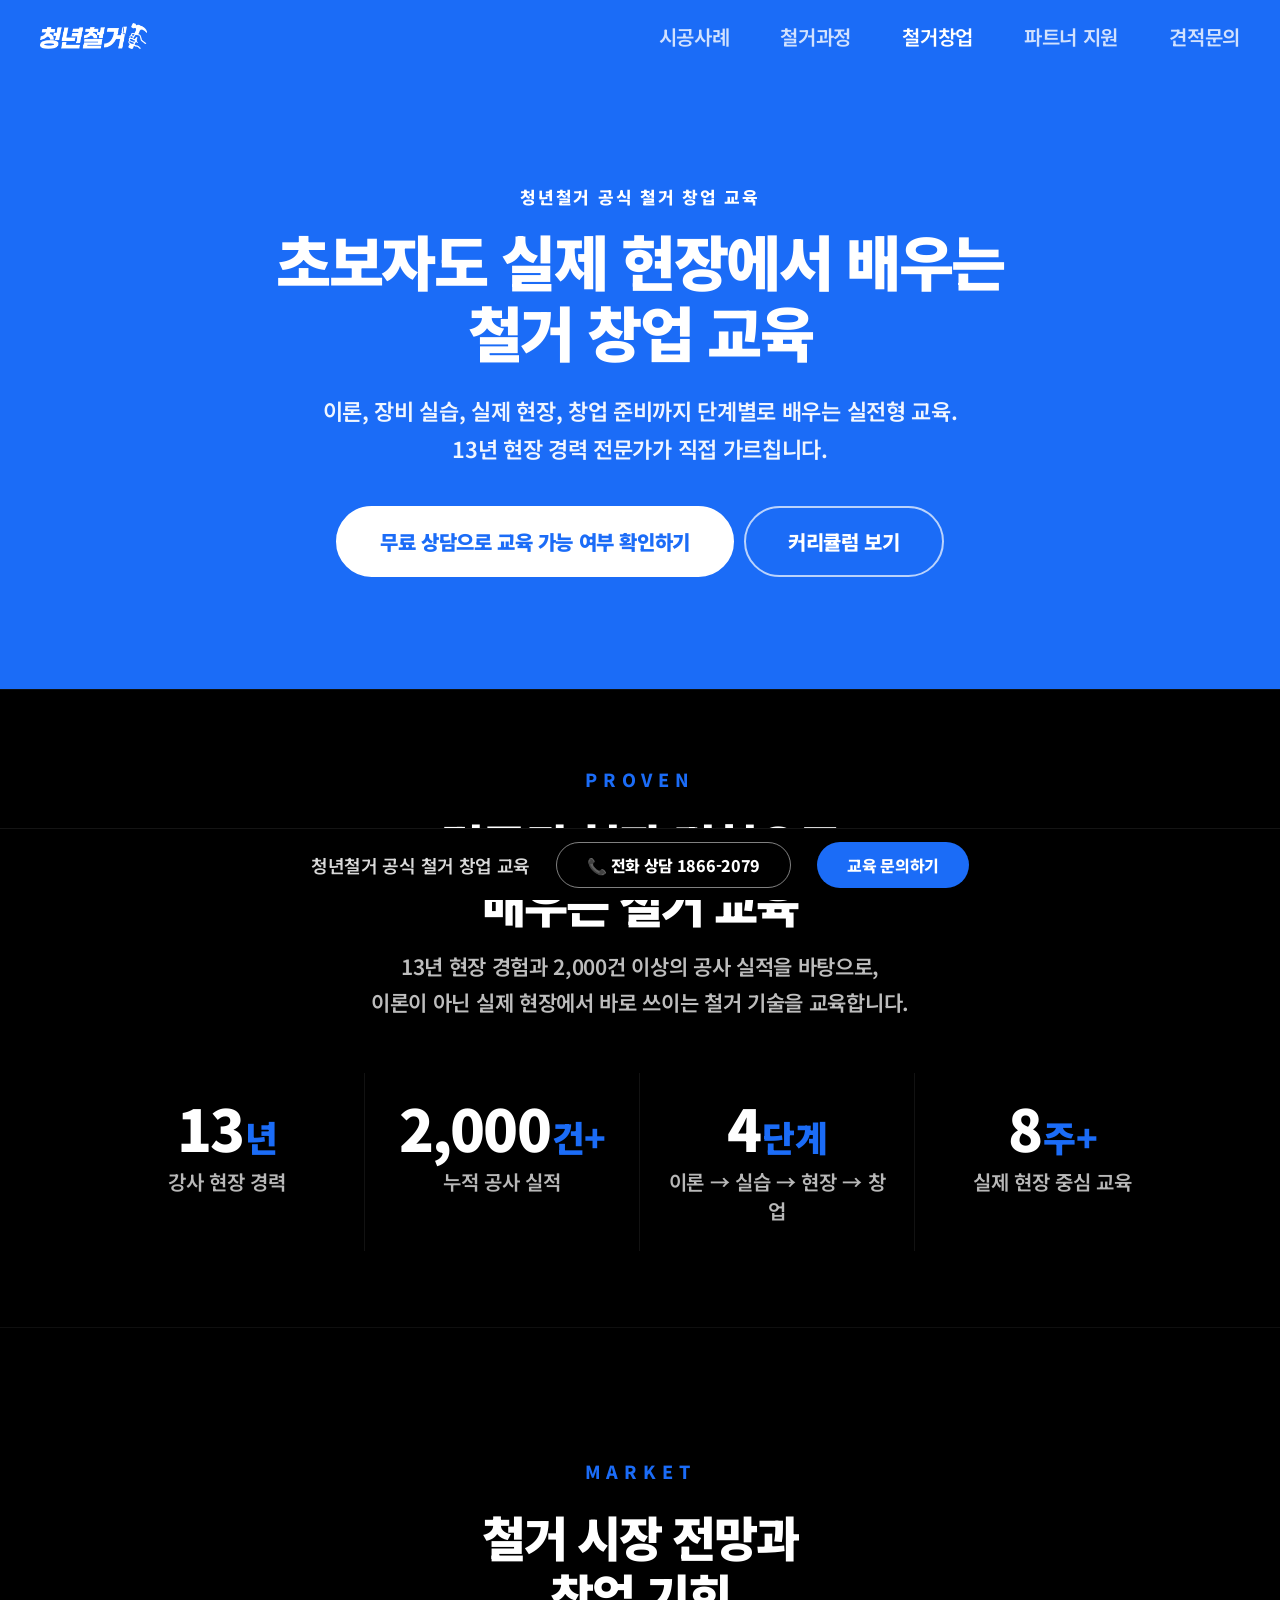
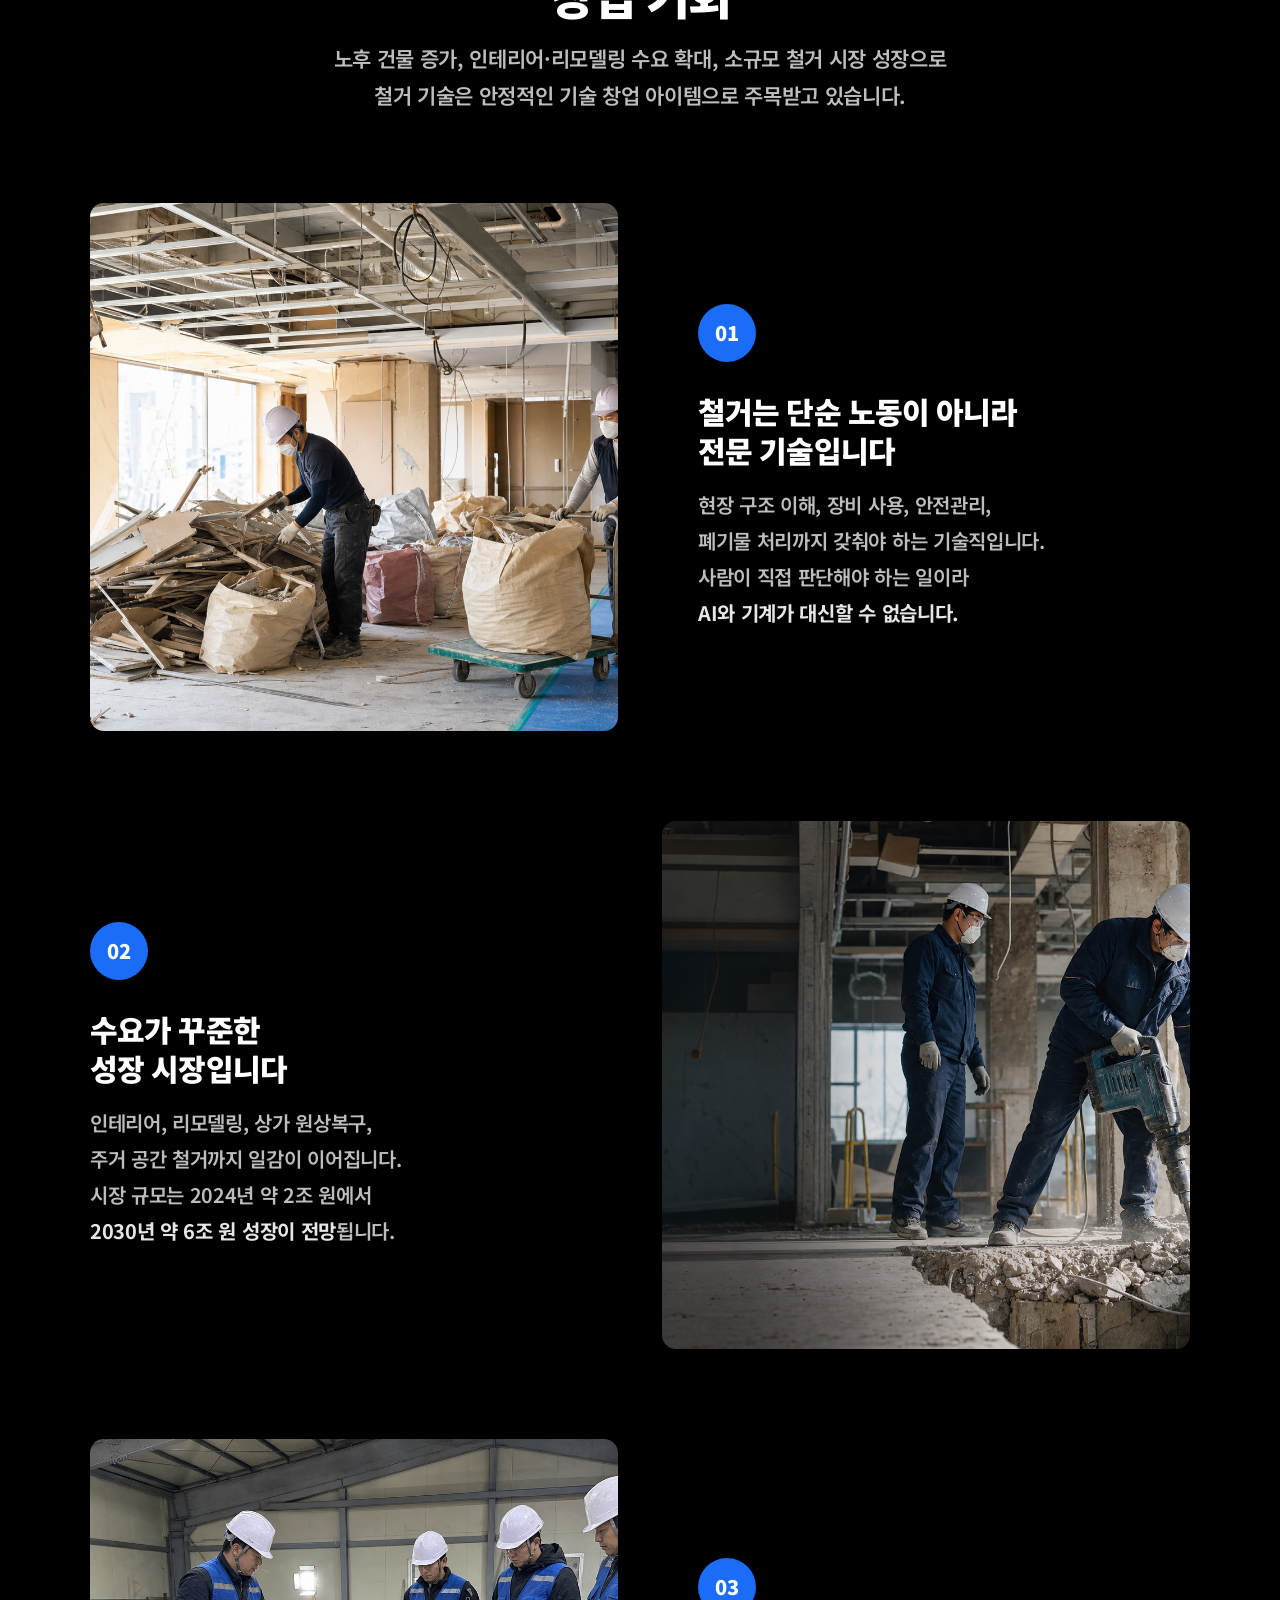
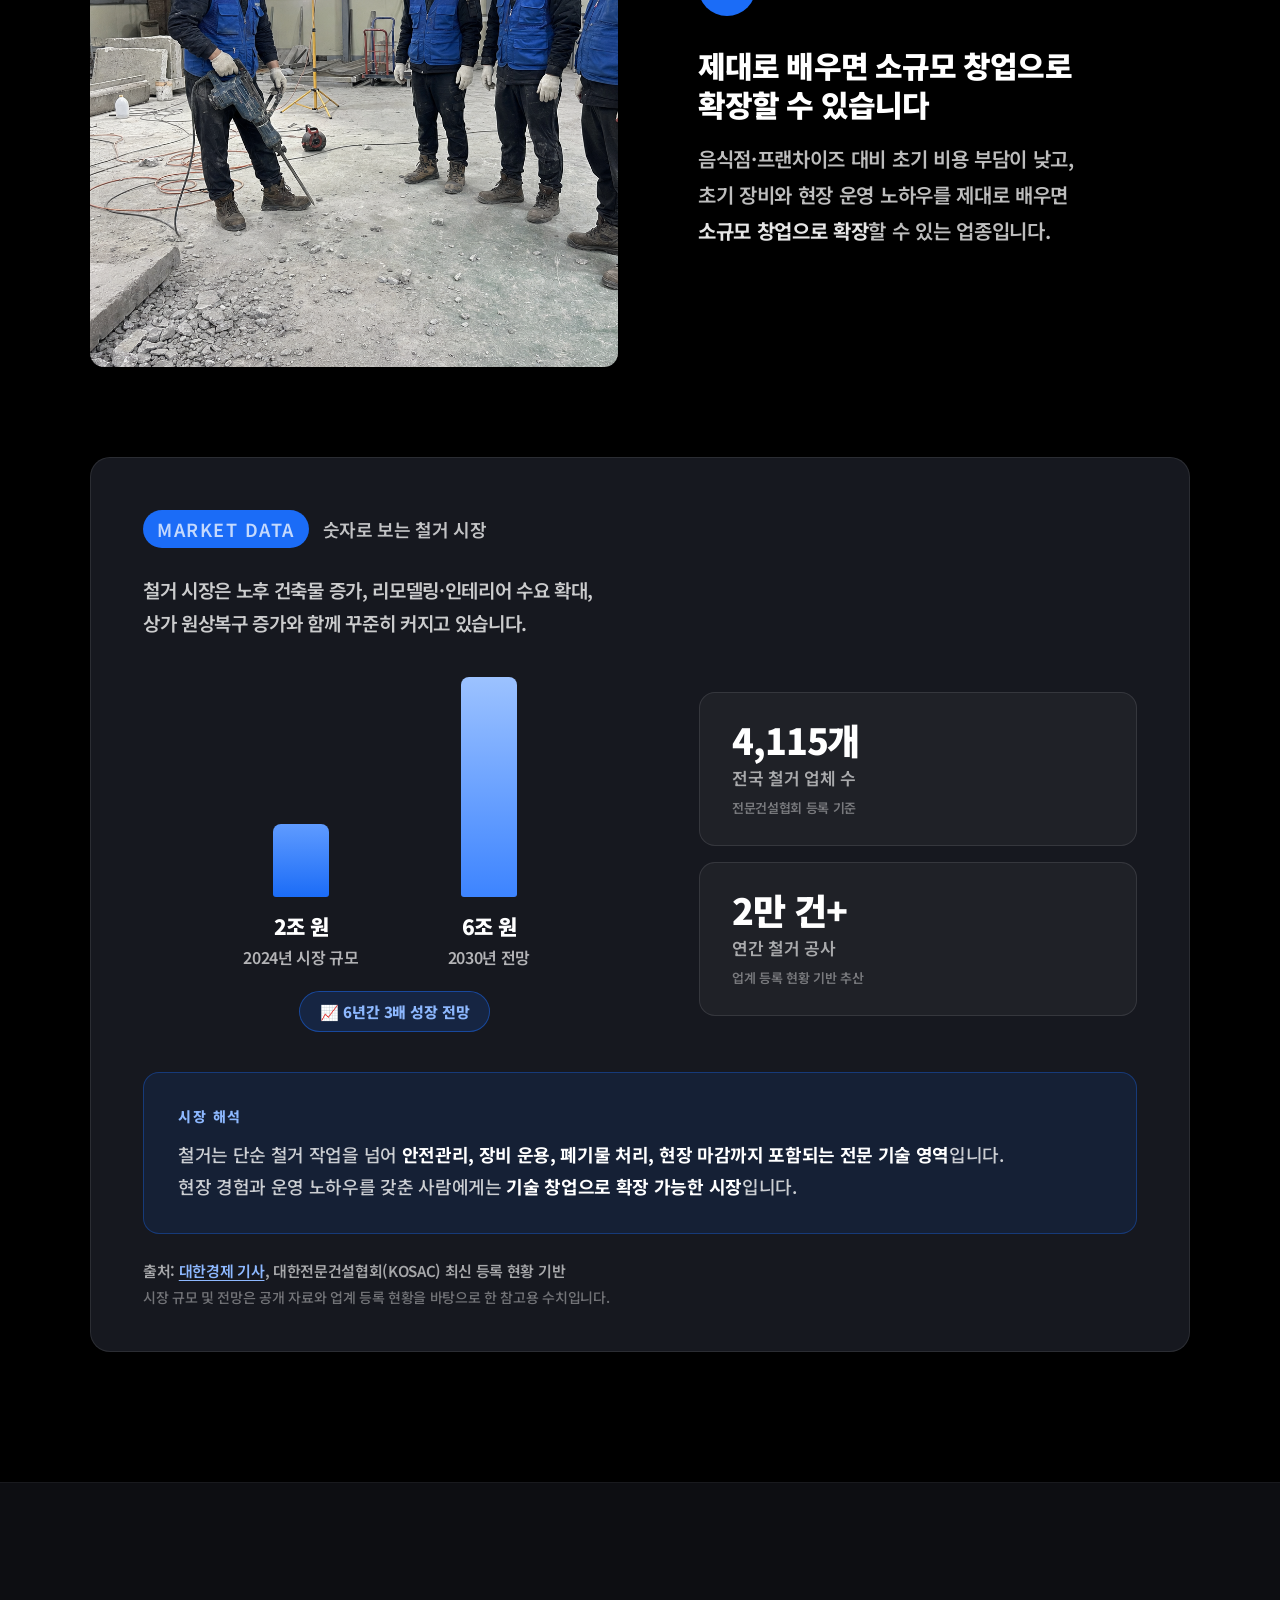
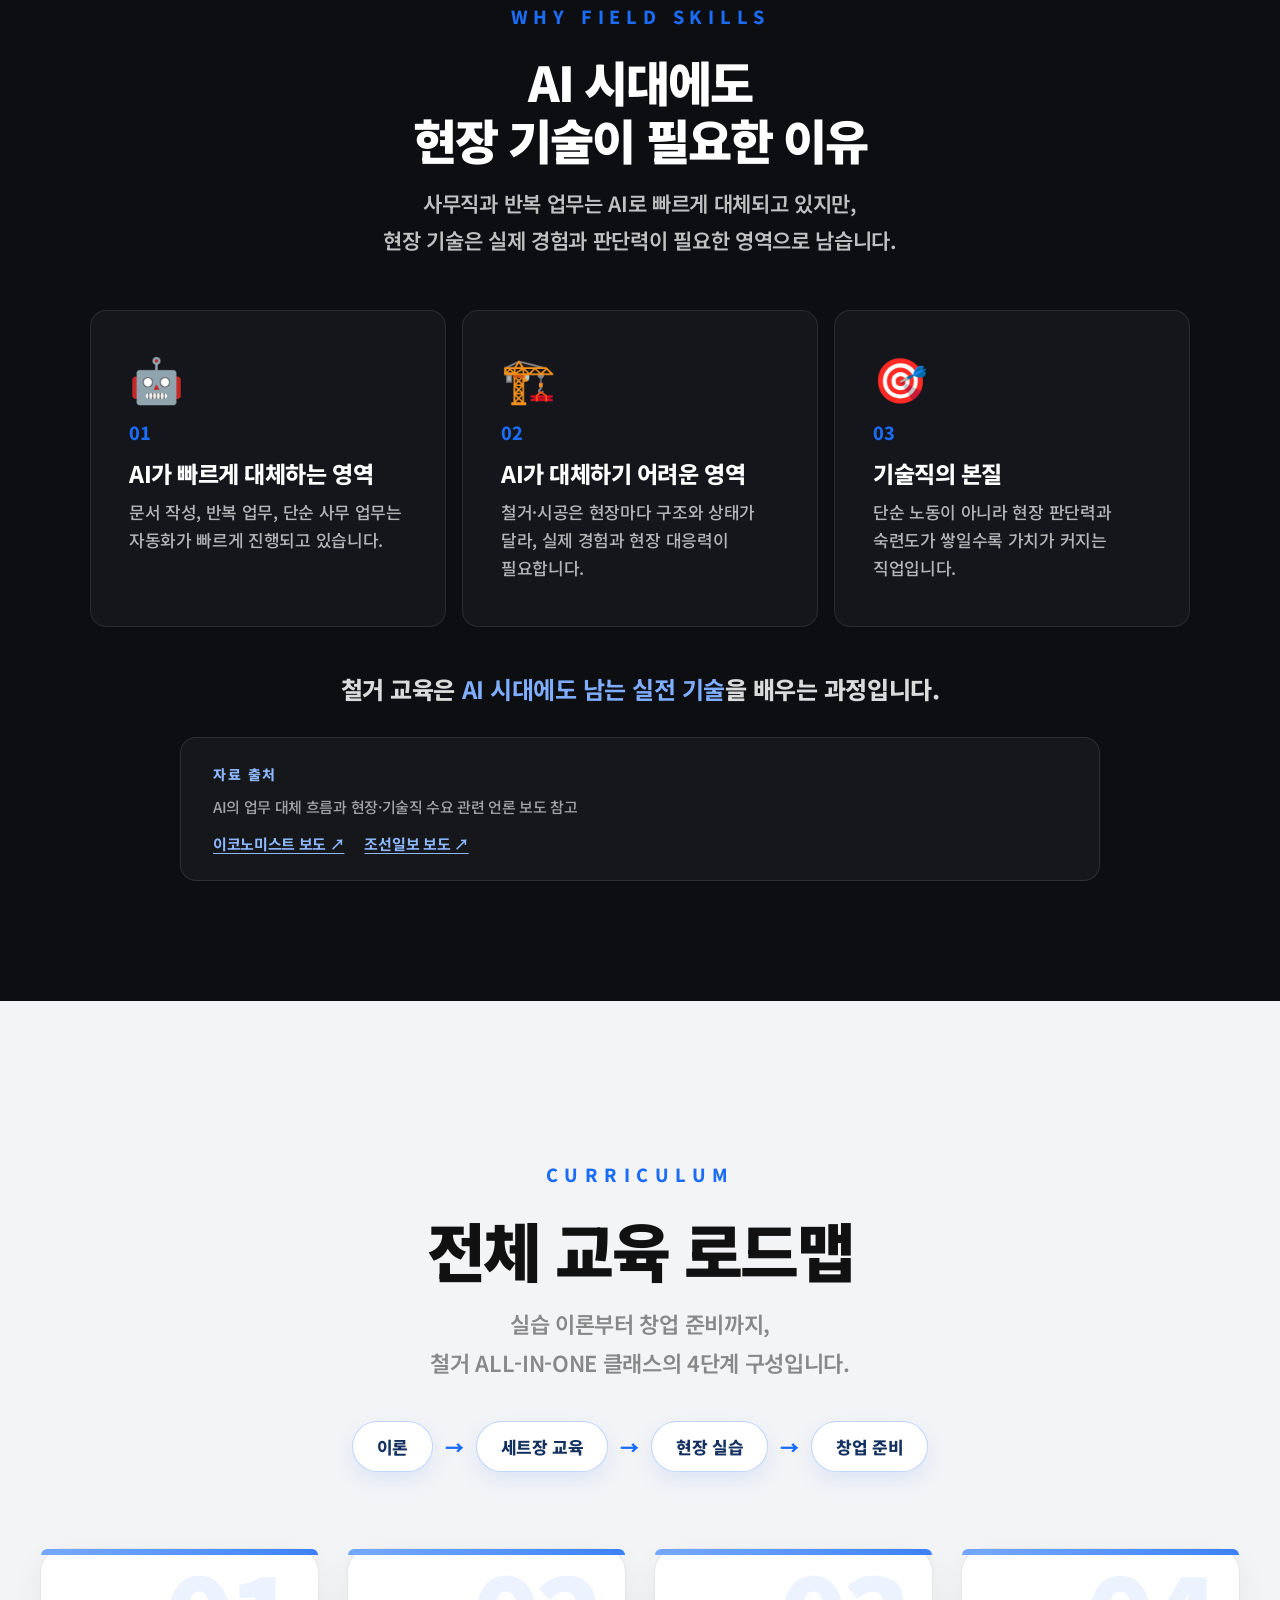
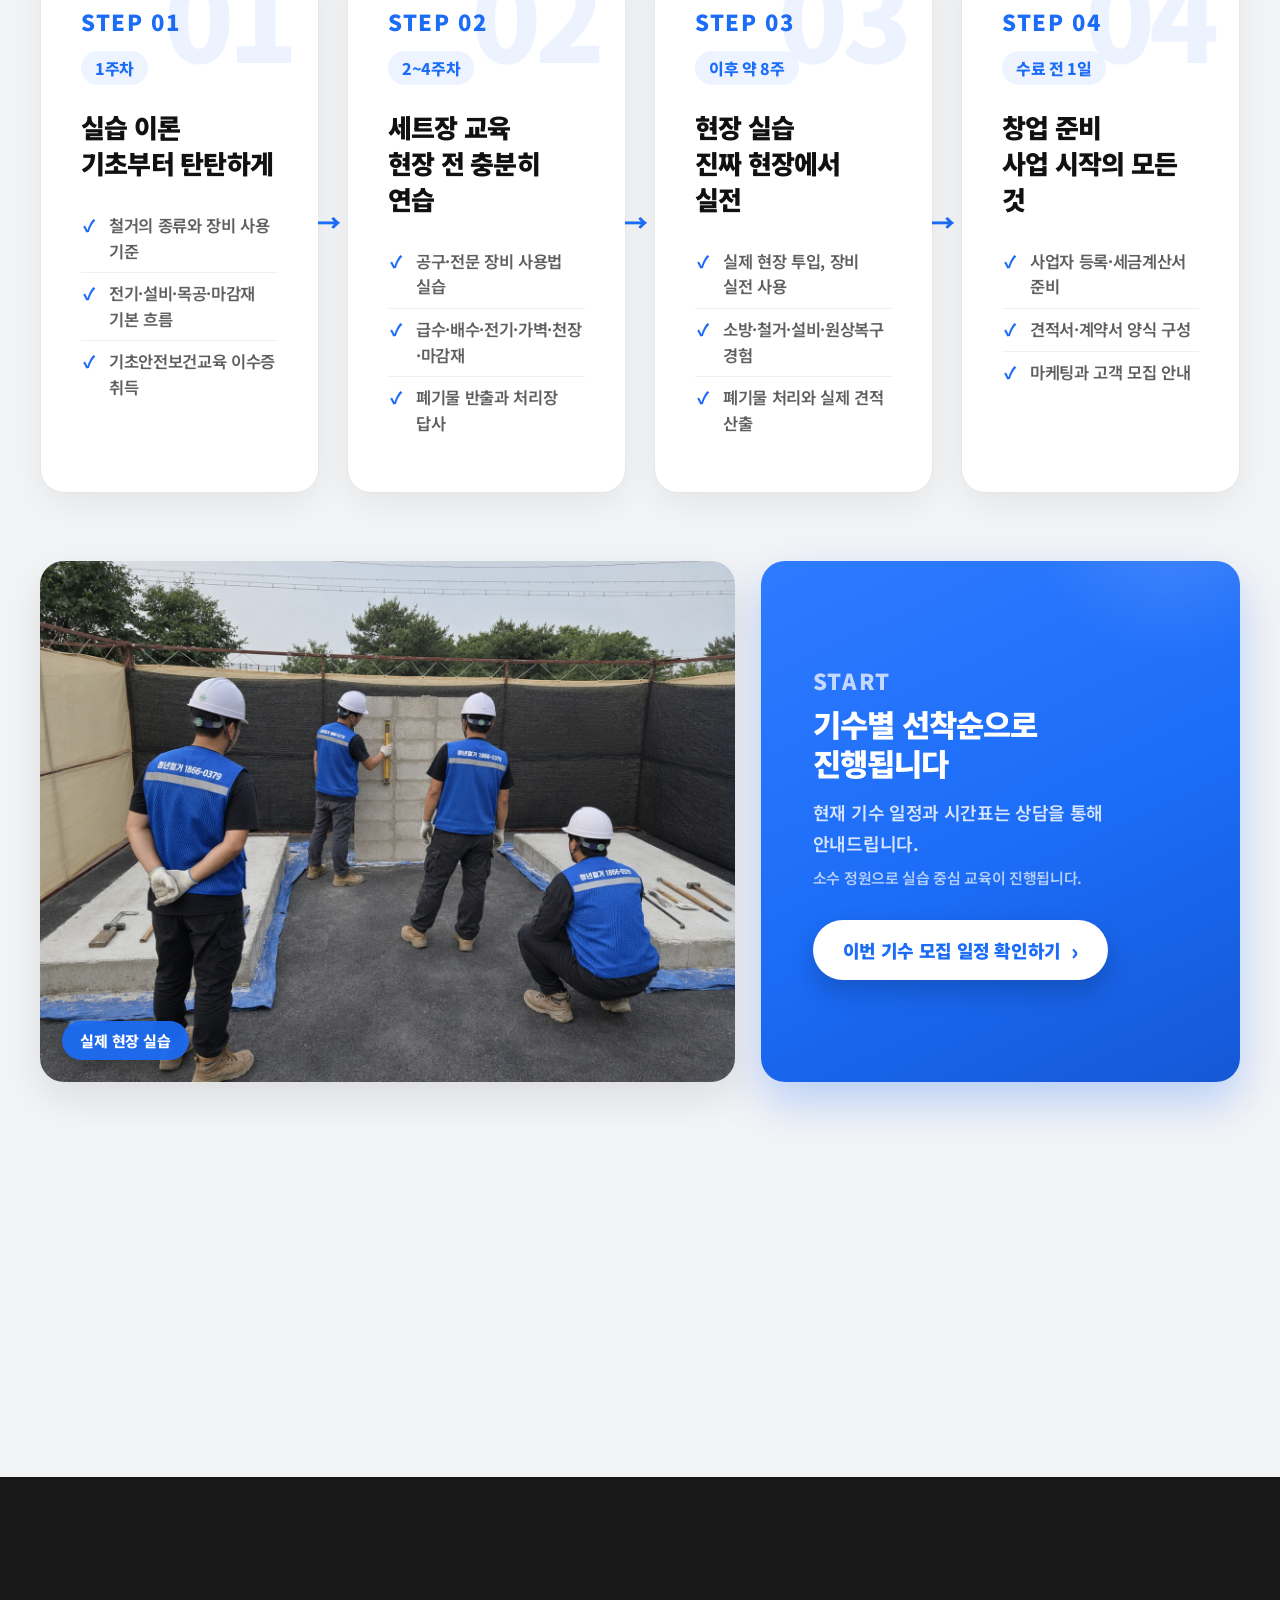
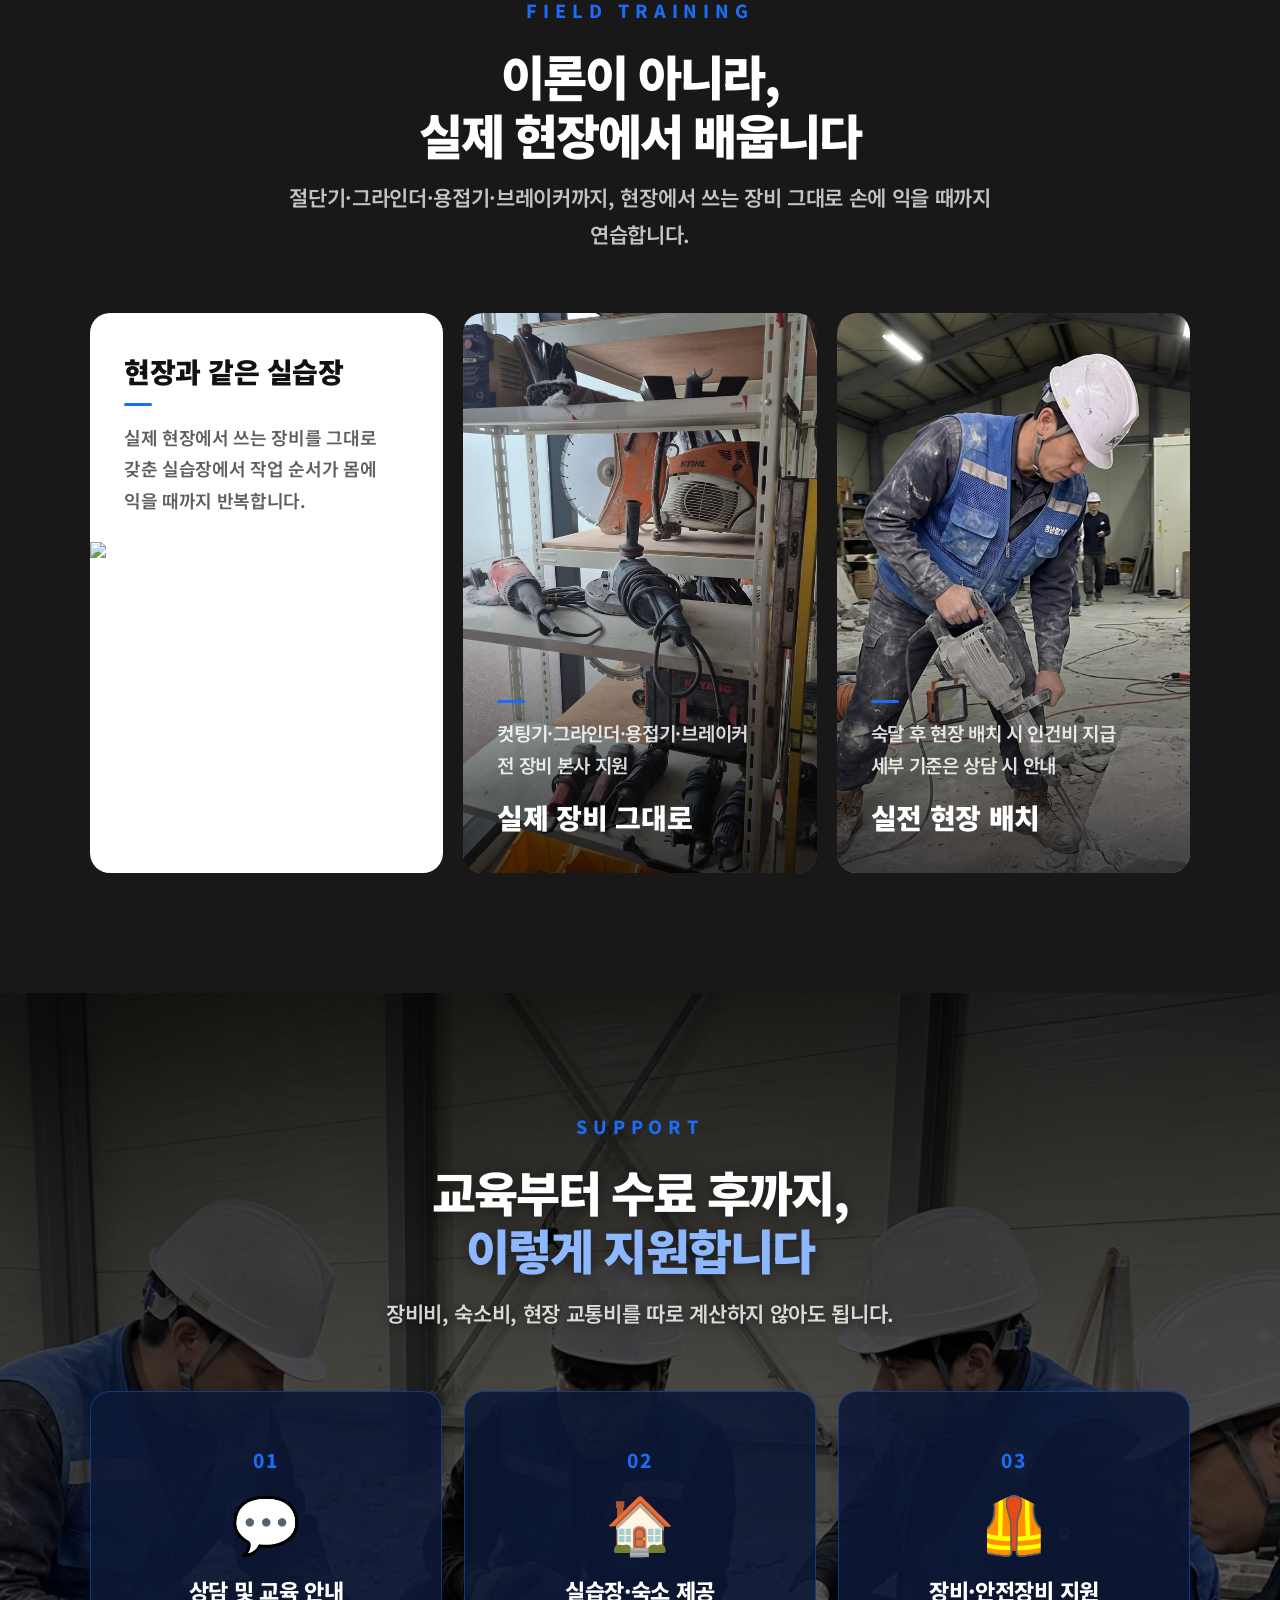
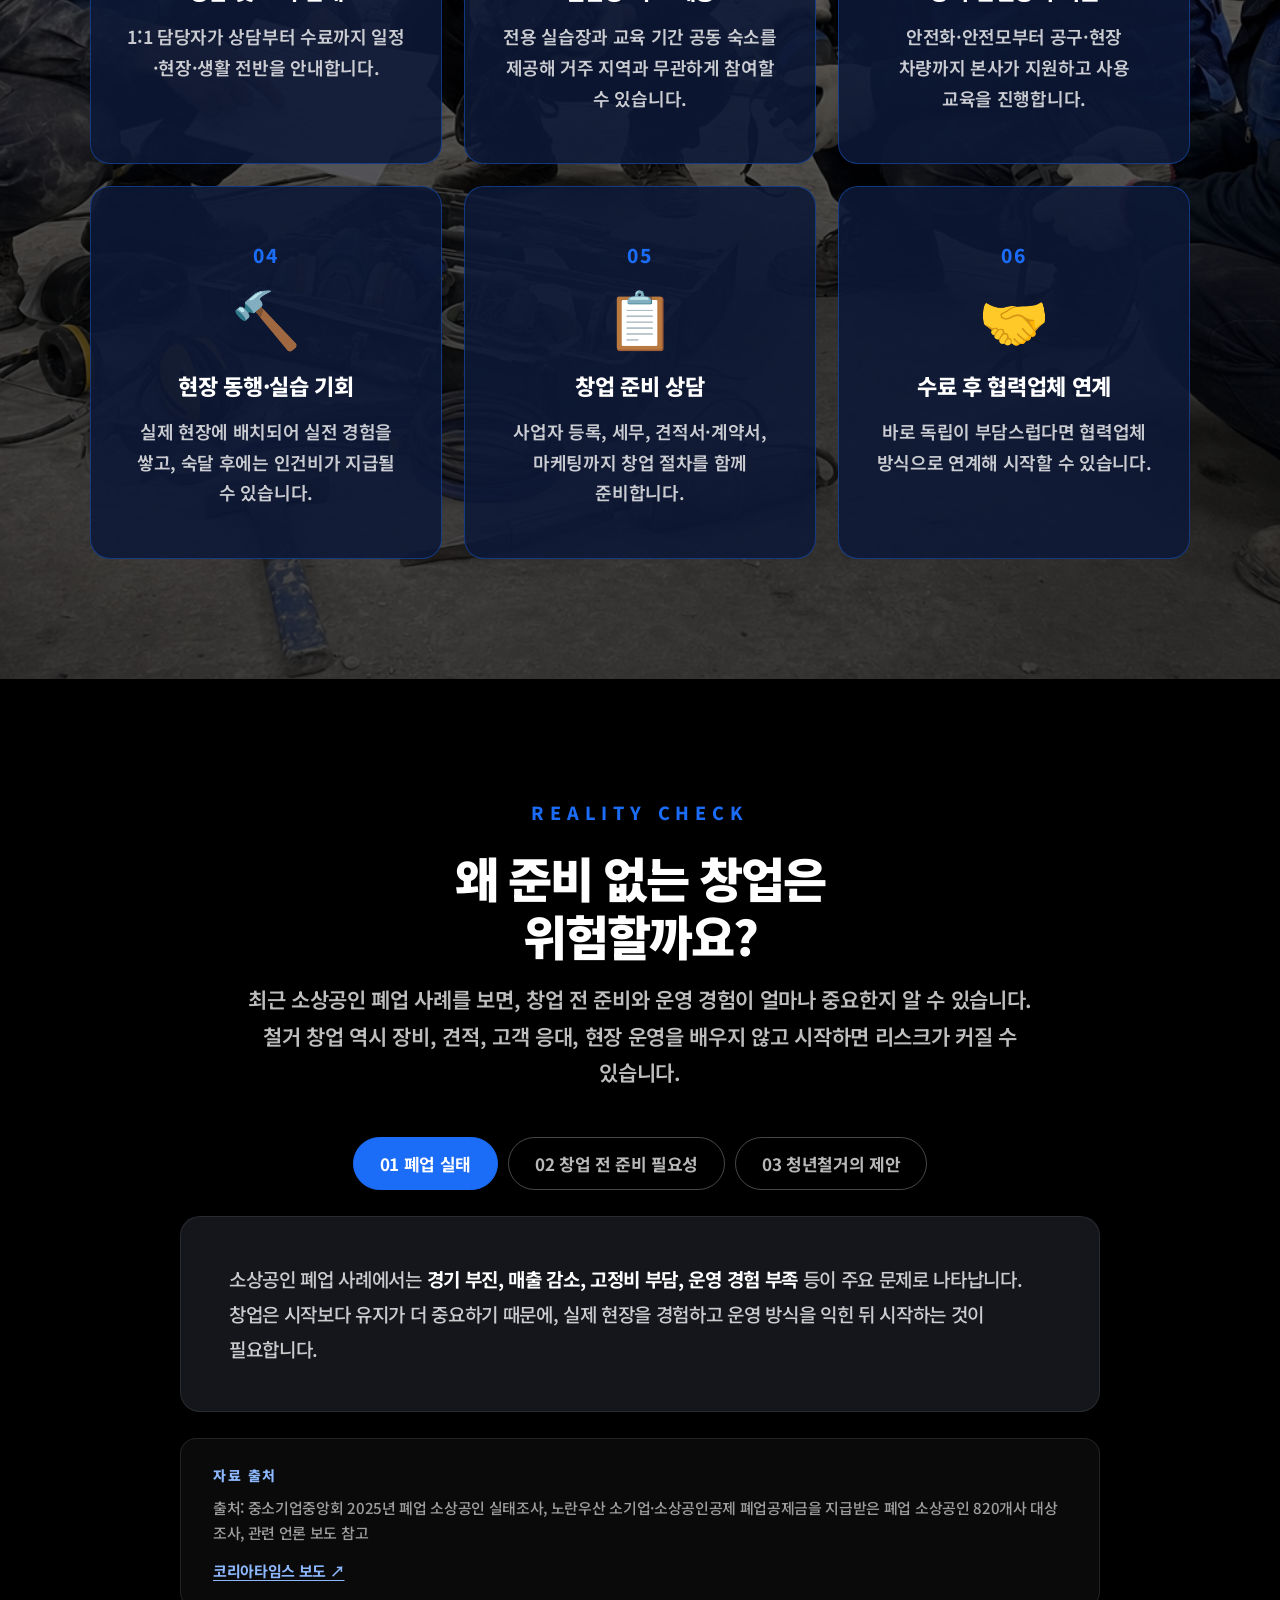
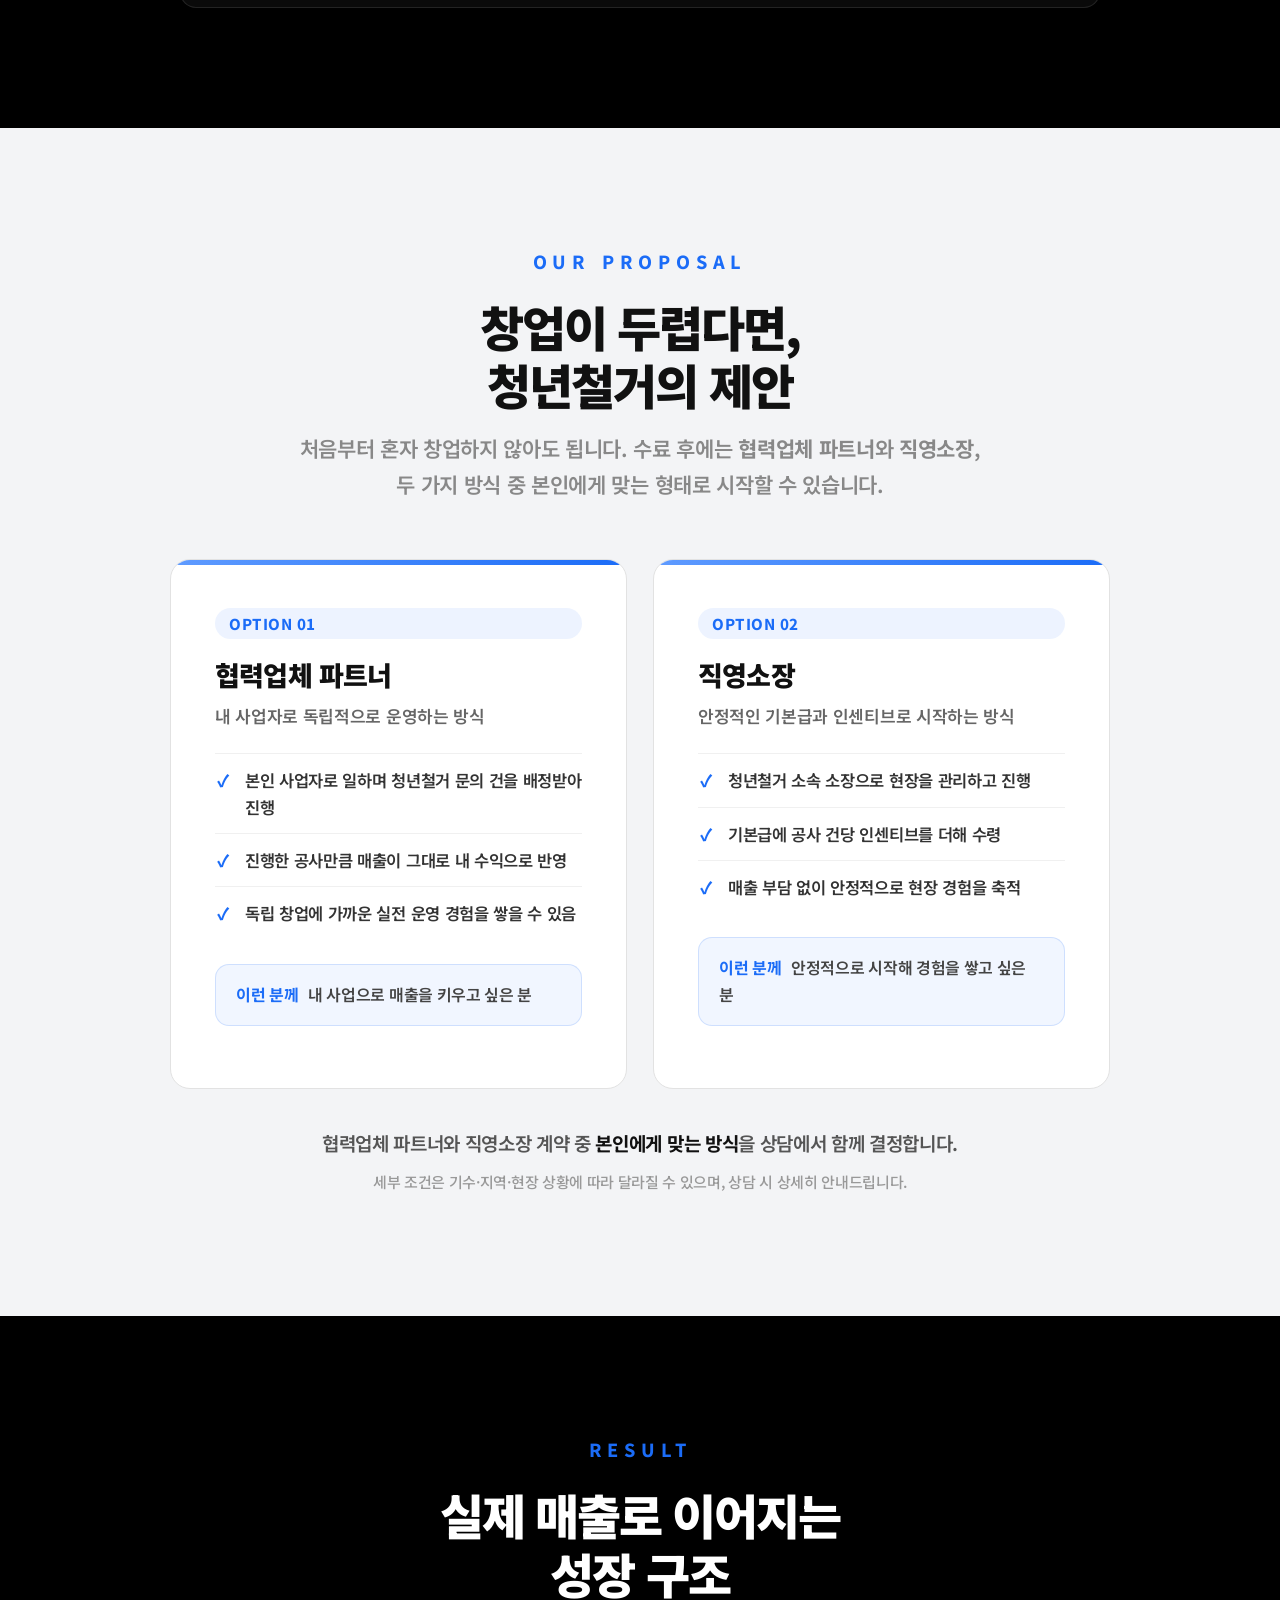
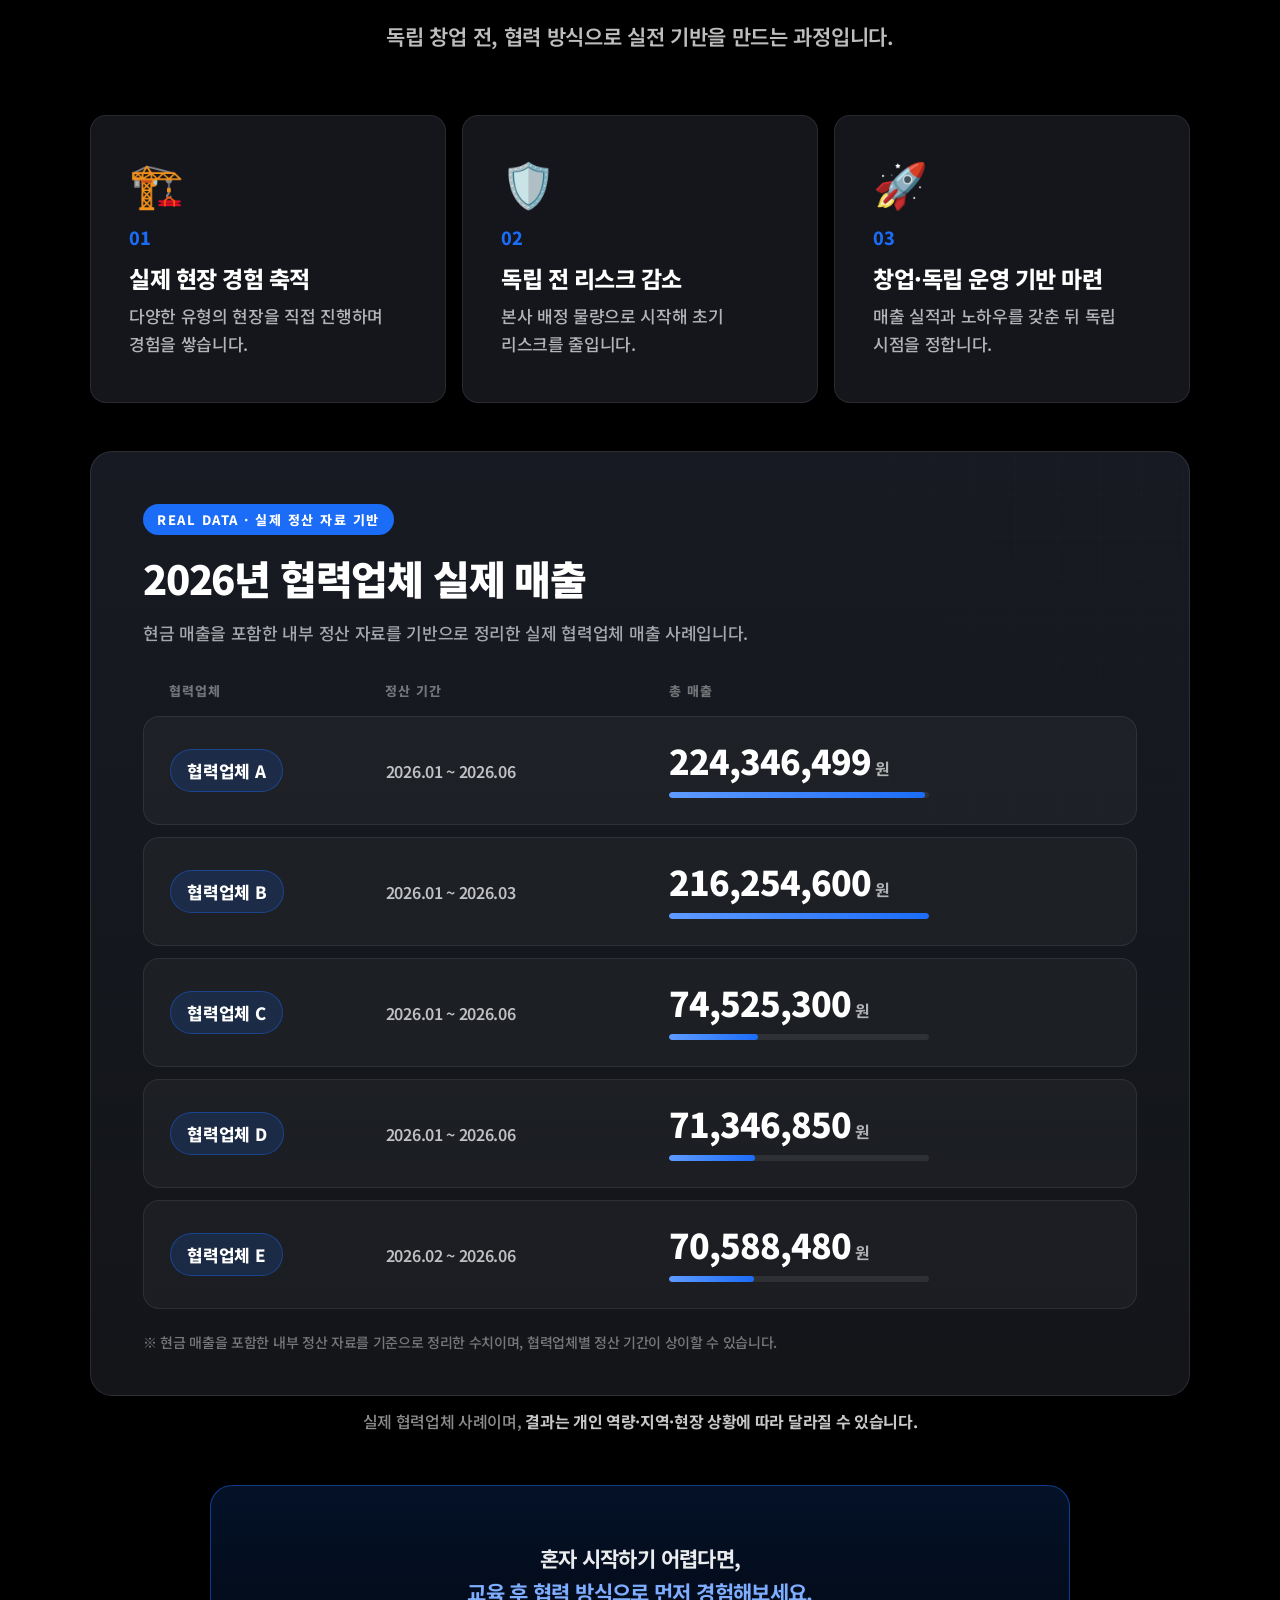
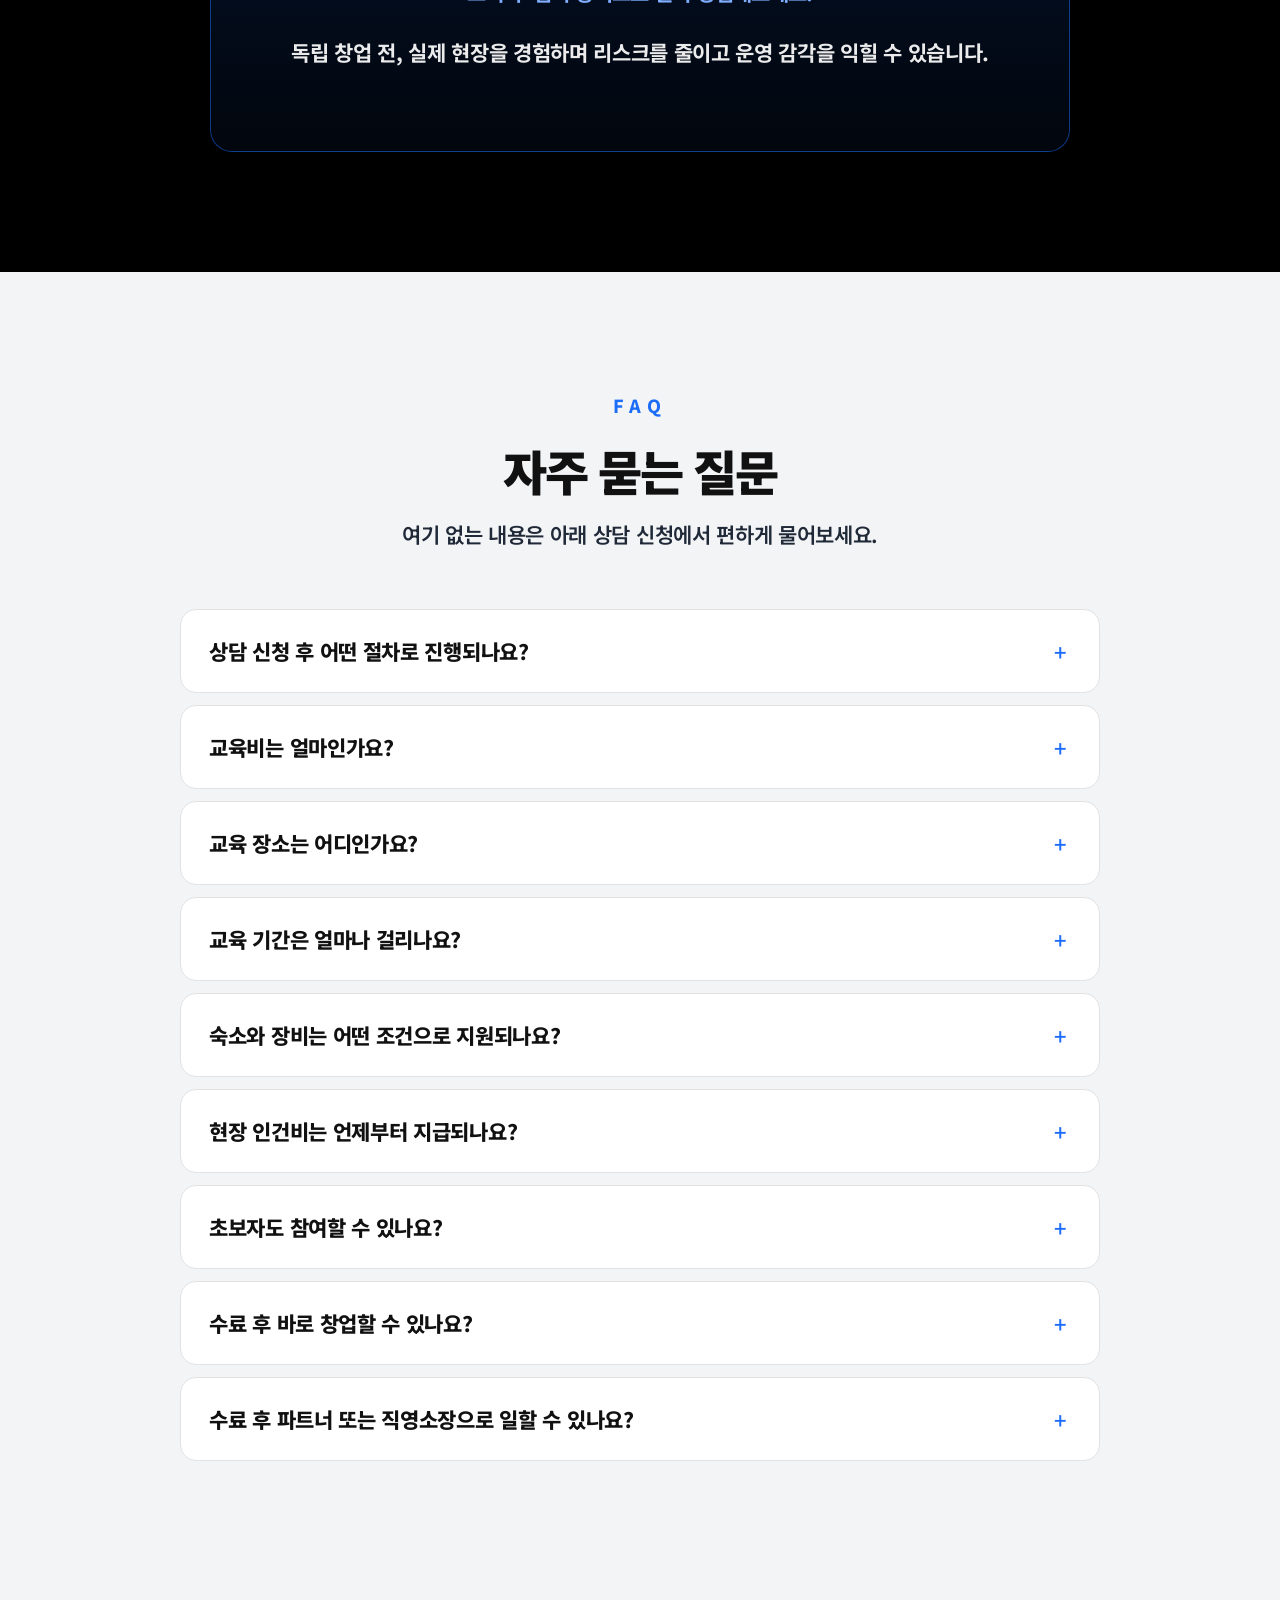
==== index.html @ f7eb6d86 "Add files via upload" ====
<!DOCTYPE html>
<!-- build: edu-v18 (ai section + source split) -->
<html lang="ko">
<head>
<meta charset="UTF-8">
<meta name="viewport" content="width=device-width, initial-scale=1.0">
<title>철거창업 교육 · 청년철거</title>
<meta name="description" content="청년철거 철거 창업 교육. 13년 철거 전문가가 이론, 장비 실습, 실제 현장, 창업 준비까지 실전 기준으로 알려드립니다. 장비·숙소·현장 인건비 지원.">
<link rel="icon" type="image/png" href="favicon.png">
<link rel="apple-touch-icon" href="apple-touch-icon.png">
<meta property="og:type" content="website">
<meta property="og:title" content="철거창업 교육 · 청년철거">
<meta property="og:description" content="13년 철거 전문가가 이론, 장비 실습, 실제 현장, 창업 준비까지 실전 기준으로 알려드립니다. 장비·숙소·현장 인건비 지원.">
<meta property="og:image" content="https://jikjangin.vercel.app/assets/hero-worksite.png">
<meta property="og:url" content="https://jikjangin.vercel.app/">
<meta name="twitter:card" content="summary_large_image">
<link rel="preconnect" href="https://fonts.googleapis.com">
<link rel="stylesheet" href="https://cdn.jsdelivr.net/gh/orioncactus/pretendard@v1.3.9/dist/web/variable/pretendardvariable-dynamic-subset.min.css">
<link href="https://fonts.googleapis.com/css2?family=Noto+Sans+KR:wght@400;500;700;900&display=swap" rel="stylesheet">
<style>
/* ══════════════════════════════════
   RESET & BASE — moco100.com 동일
══════════════════════════════════ */
*, *::before, *::after { box-sizing: border-box; margin: 0; padding: 0; }
html { scroll-behavior: smooth; }
body {
  font-family: 'Pretendard Variable', 'Pretendard', 'Noto Sans KR', sans-serif;
  font-weight: 600;
  letter-spacing: -0.02em;
  background: #000; color: #fff;
  overflow-x: hidden; -webkit-font-smoothing: antialiased;
  padding-bottom: 72px;
}
img { display: block; max-width: 100%; }
a { text-decoration: none; color: inherit; }

/* ══════════════════════════════════
   VARIABLES — moco100.com 동일
══════════════════════════════════ */
:root {
  --blue: #1B6CF7;
  --black: #000000;
  --dark: #0d0d0d;
  --dark2: #181818;
  --gray-bg: #F3F4F6;
  --white: #fff;
  --muted: rgba(255,255,255,0.74);
}

/* ══════════════════════════════════
   SCROLL ANIMATIONS — moco100.com 동일
══════════════════════════════════ */
.reveal {
  opacity: 0;
  transform: translateY(36px);
  transition: opacity 0.7s cubic-bezier(0.22,1,0.36,1), transform 0.7s cubic-bezier(0.22,1,0.36,1);
}
.reveal.visible { opacity: 1; transform: translateY(0); }
.reveal-delay-1 { transition-delay: 0.1s; }
.reveal-delay-2 { transition-delay: 0.2s; }
.reveal-delay-3 { transition-delay: 0.3s; }
@media (prefers-reduced-motion: reduce) {
  .reveal { opacity: 1; transform: none; transition: none; }
}

/* ══════════════════════════════════
   NAV — moco100.com 동일
══════════════════════════════════ */
.gnav {
  position: fixed; top: 0; left: 0; right: 0; z-index: 500;
  height: 72px;
  background: transparent;
  display: flex; align-items: center;
  justify-content: space-between;
  padding: 0 40px;
  transition: background 0.25s, box-shadow 0.25s;
}
.gnav.scrolled {
  background: rgba(0, 0, 0, 0.88);
  -webkit-backdrop-filter: blur(14px);
  backdrop-filter: blur(14px);
  box-shadow: 0 1px 0 rgba(255,255,255,0.07);
}
.gnav.scrolled[data-theme="light"] {
  background: rgba(255, 255, 255, 0.94);
  box-shadow: 0 1px 0 rgba(0,0,0,0.08), 0 6px 24px rgba(0,0,0,0.06);
}
.gnav-logo img { height: 26px; display: block; filter: brightness(0) invert(1); }
.gnav-links { display: flex; gap: 51px; }
.gnav-links a {
  font-size: 20px; font-weight: 600;
  color: rgba(255,255,255,0.8); letter-spacing: -0.3px;
  transition: color 0.2s;
  position: relative;
}
.gnav-links a::after {
  content: '';
  position: absolute; bottom: -4px; left: 0; right: 0;
  height: 2px; background: var(--blue);
  transform: scaleX(0);
  transition: transform 0.2s;
  transform-origin: center;
}
.gnav-links a:hover { color: #fff; }
.gnav-links a:hover::after, .gnav-links a.active::after { transform: scaleX(1); }
.gnav-links a.active { color: #fff; }
.gnav[data-theme="light"] .gnav-links a { color: rgba(0,0,0,0.65); }
.gnav[data-theme="light"] .gnav-links a:hover { color: #000; }
.gnav[data-theme="light"] .gnav-links a.active { color: #000; }
.gnav[data-theme="light"] .gnav-logo img { filter: none; }
.gnav[data-theme="light"] .gnav-hamburger span { background: #111; }
.gnav-hamburger { display: none; }
.gnav-drawer { display: none; }

/* ══════════════════════════════════
   BUTTONS — moco100.com 동일
══════════════════════════════════ */
.btn-outline {
  display: inline-flex; align-items: center; justify-content: center;
  padding: 19px 42px; border-radius: 100px;
  border: 2px solid rgba(255,255,255,0.7);
  font-size: 20px; font-weight: 800; color: #fff;
  letter-spacing: -0.3px; white-space: nowrap;
  transition: background 0.2s, border-color 0.2s;
}
.btn-outline:hover { border-color: #fff; background: rgba(255,255,255,0.08); }
.btn-filled {
  display: inline-flex; align-items: center; justify-content: center;
  padding: 19px 42px; border-radius: 100px;
  background: var(--blue); border: 2px solid var(--blue);
  font-size: 20px; font-weight: 800; color: #fff;
  letter-spacing: -0.3px; white-space: nowrap;
  transition: opacity 0.2s, transform 0.15s;
}
.btn-filled:hover { opacity: 0.88; transform: translateY(-1px); }
.btn-filled:active { transform: translateY(0); }
.btn-cta-white {
  display: inline-flex; align-items: center; justify-content: center;
  padding: 19px 42px; border-radius: 100px;
  background: #fff; border: 2px solid #fff;
  font-size: 20px; font-weight: 900; color: var(--blue);
  letter-spacing: -0.4px; white-space: nowrap;
  transition: opacity .2s, transform .15s;
}
.btn-cta-white:hover { opacity: 0.9; transform: translateY(-2px); }

/* ══════════════════════════════════
   SECTION HELPERS — moco100.com 동일
══════════════════════════════════ */
.wrap { max-width: 1180px; margin: 0 auto; padding: 0 40px; }
.sec-point-head, .steps-head, .pdark-head, .safety-head, .career-head, .data-head, .faq-head { max-width: 760px; margin-left: auto; margin-right: auto; }
.sec-label {
  display: block; font-size: 18px; font-weight: 800;
  letter-spacing: 5.8px; text-transform: uppercase;
  color: var(--blue); margin-bottom: 23px;
}
.sec-title {
  font-size: 48px; font-weight: 900;
  letter-spacing: -0.04em; line-height: 1.22;
}
.sec-sub { font-size: 21px; font-weight: 600; color: var(--muted); line-height: 1.75; margin-top: 16px; word-break: keep-all; }

/* ══════════════════════════════════
   SUB HERO — 견적문의 서브페이지 패턴
══════════════════════════════════ */
.sub-hero {
  background: var(--blue);
  padding: 184px 40px 112px;
  text-align: center;
}
.sub-hero .eyebrow {
  font-size: 17px; font-weight: 800; letter-spacing: 0.1em;
  color: #fff; text-transform: uppercase;
  margin-bottom: 16px; display: block;
}
.sub-hero h1 {
  font-size: 60px; font-weight: 900; color: #fff;
  letter-spacing: -0.04em; line-height: 1.18;
  margin-bottom: 24px;
}
.sub-hero p {
  font-size: 22px; font-weight: 600; color: rgba(255,255,255,0.94);
  line-height: 1.75; word-break: keep-all;
  margin-bottom: 38px;
}
.sub-hero-btns { display: flex; gap: 10px; justify-content: center; flex-wrap: wrap; }

/* ══════════════════════════════════
   COUNTERS — moco100.com 동일
══════════════════════════════════ */
.counter-section {
  background: #000;
  border-top: 1px solid rgba(255,255,255,0.06);
  border-bottom: 1px solid rgba(255,255,255,0.06);
  padding: 76px 24px;
}
.counter-grid {
  display: grid; grid-template-columns: repeat(4, 1fr);
  max-width: 1100px; margin: 0 auto; gap: 0;
}
.counter-item {
  text-align: center;
  padding: 26px 20px;
  border-right: 1px solid rgba(255,255,255,0.07);
}
.counter-item:last-child { border-right: none; }
.counter-num {
  font-size: clamp(30px, 4.5vw, 58px); font-weight: 900;
  letter-spacing: -0.03em;
  color: #fff;
  line-height: 1;
  margin-bottom: 10px;
  white-space: nowrap;
}
.counter-num span {
  color: var(--blue);
  font-size: 0.62em;
  font-weight: 900;
  margin-left: 2px;
  letter-spacing: -0.02em;
}
.counter-label { font-size: 20px; color: rgba(255,255,255,0.72); font-weight: 600; margin-top: 8px; }

/* ══════════════════════════════════
   POINT SECTION — moco100.com 동일
══════════════════════════════════ */
.sec-point { background: var(--black); padding: 130px 0; }
.sec-point-head { text-align: center; margin-bottom: 90px; }
.point-item {
  display: flex; align-items: center;
  gap: 80px; margin-bottom: 90px;
}
.point-item:last-child { margin-bottom: 0; }
.point-item.rev { flex-direction: row-reverse; }
.pi-img { flex: 0 0 48%; }
.pi-img img {
  width: 100%; border-radius: 14px; object-fit: cover;
  aspect-ratio: 1 / 1;
  transition: transform 0.5s cubic-bezier(0.22,1,0.36,1);
}
.pi-img:hover img { transform: scale(1.03); }
.pi-text { flex: 1; }
.pi-badge {
  display: inline-flex; align-items: center; justify-content: center;
  width: 58px; height: 58px; border-radius: 50%;
  background: var(--blue); color: #fff;
  font-size: 20px; font-weight: 900;
  margin-bottom: 30px;
}
.pi-text h3 {
  font-size: 30px; font-weight: 900; line-height: 1.32;
  letter-spacing: -0.03em; margin-bottom: 16px;
}
.pi-text p { font-size: 20px; font-weight: 600; color: var(--muted); line-height: 1.8; word-break: keep-all; }
.pi-text p strong { color: rgba(255,255,255,0.9); font-weight: 700; }

/* ══════════════════════════════════
   STEPS — moco100.com 동일 (교육 과정 4단계)
══════════════════════════════════ */
.sec-steps { background: var(--gray-bg); padding: 120px 0; }
.sec-steps .sec-label { color: var(--blue); }
.sec-steps .sec-title { color: #111; }
.sec-steps .sec-sub { color: #888; }
.steps-head { text-align: center; margin-bottom: 56px; }
.steps-grid {
  display: grid; grid-template-columns: repeat(3, 1fr);
  gap: 20px;
}
.step-cell {
  padding: 56px 48px;
  background: #fff;
  border-radius: 20px;
  border: 1px solid #e2e2e2;
  transition: background 0.3s, box-shadow 0.2s;
  min-height: 290px;
}
.step-cell:not(.on):hover { background: #f4f7ff; box-shadow: 0 4px 16px rgba(27,108,247,0.08); }
.step-cell.on { background: var(--blue); border-color: var(--blue); }
.step-num { font-size: 19px; font-weight: 800; color: var(--blue); letter-spacing: 1.8px; margin-bottom: 16px; }
.step-cell.on .step-num { color: rgba(255,255,255,0.6); }
.step-cell h4 { font-size: 24px; font-weight: 800; color: #111; line-height: 1.4; margin-bottom: 14px; letter-spacing: -0.02em; }
.step-cell.on h4 { color: #fff; }
.step-cell p { font-size: 18px; font-weight: 600; color: #777; line-height: 1.68; word-break: keep-all; }
.step-cell.on p { color: rgba(255,255,255,0.78); }
.step-link { display: inline-block; margin-top: 22px; font-size: 19px; font-weight: 800; color: #fff; }
.step-meta { display: inline-block; font-size: 15px; font-weight: 800; color: var(--blue); background: rgba(27,108,247,0.08); border-radius: 100px; padding: 4px 12px; margin-bottom: 12px; }
.step-img-cell {
  padding: 0 !important;
  overflow: hidden;
  border-radius: 20px;
  border: none !important;
  background: transparent !important;
  min-height: unset !important;
}
.step-img-cell img {
  width: 100%; height: 100%;
  object-fit: cover;
  display: block;
  border-radius: 20px;
}

/* ══════════════════════════════════
   POINT DARK — moco100.com 동일 (현장 실습)
══════════════════════════════════ */
.sec-pdark { background: #181818; padding: 120px 0; }
.sec-pdark .sec-label { color: var(--blue); }
.pdark-head { text-align: center; margin-bottom: 60px; }
.pdark-head .sec-title { font-size: 48px; }
.pdark-cards { display: grid; grid-template-columns: repeat(3, 1fr); gap: 20px; }
.pd-card {
  border-radius: 20px; overflow: hidden;
  min-height: 560px; position: relative;
  display: flex; flex-direction: column;
  justify-content: flex-end; padding: 36px 34px;
  transition: transform 0.3s;
}
.pd-card:hover { transform: translateY(-6px); }
.pd-card img.bg {
  position: absolute; inset: 0;
  width: 100%; height: 100%; object-fit: cover;
  transition: transform 0.5s;
}
.pd-card:hover img.bg { transform: scale(1.05); }
.pd-card::after {
  content: ''; position: absolute; inset: 0;
  background: linear-gradient(180deg, rgba(0,0,0,0) 40%, rgba(0,0,0,0.72) 100%);
}
.pd-card-body { position: relative; z-index: 1; }
.pd-card-sub { font-size: 19px; font-weight: 600; color: rgba(255,255,255,0.85); line-height: 1.7; margin-bottom: 15px; word-break: keep-all; }
.pd-card-title { font-size: 28px; font-weight: 900; }
.pd-bar { width: 28px; height: 3px; background: var(--blue); margin-bottom: 14px; border-radius: 2px; }
.pd-card-white {
  border-radius: 20px; overflow: hidden;
  background: #fff; min-height: 560px;
  display: flex; flex-direction: column;
  transition: transform 0.3s, box-shadow 0.3s;
}
.pd-card-white:hover { transform: translateY(-6px); box-shadow: 0 16px 40px rgba(0,0,0,0.18); }
.pd-white-top { padding: 38px 34px 26px; }
.pd-white-top h3 {
  font-size: 28px; font-weight: 900; color: #111;
  margin-bottom: 12px; letter-spacing: -0.5px;
}
.pd-white-top .bar { width: 28px; height: 3px; background: var(--blue); margin-bottom: 16px; border-radius: 2px; }
.pd-white-top p { font-size: 18px; font-weight: 600; color: #5f5f5f; line-height: 1.75; word-break: keep-all; }
.pd-white-photo { flex: 1; min-height: 280px; overflow: hidden; }
.pd-white-photo img { width: 100%; height: 100%; object-fit: cover; display: block; transition: transform 0.5s; }
.pd-card-white:hover .pd-white-photo img { transform: scale(1.05); }

/* ══════════════════════════════════
   SAFETY 패턴 — moco100.com 동일 (지원 항목)
══════════════════════════════════ */
.sec-safety { position: relative; overflow: hidden; padding: 120px 0; }
.sec-safety > img.bg {
  position: absolute; inset: 0;
  width: 100%; height: 100%; object-fit: cover;
}
.sec-safety::after {
  content: ''; position: absolute; inset: 0;
  background: linear-gradient(180deg, rgba(0,0,0,0.86) 0%, rgba(0,0,0,0.62) 42%, rgba(0,0,0,0.72) 100%);
}
.sec-safety > .wrap { position: relative; z-index: 1; }
.safety-head { text-align: center; margin-bottom: 60px; }
.safety-head .sec-title { text-shadow: 0 2px 18px rgba(0,0,0,0.55); }
.safety-head .sec-title span { color: #8db8ff; }
.safety-head .sec-sub { color: rgba(255,255,255,0.82); text-shadow: 0 1px 10px rgba(0,0,0,0.5); }
.safety-grid { display: grid; grid-template-columns: repeat(3, 1fr); gap: 22px; }
.safety-item {
  text-align: center;
  background: rgba(13, 24, 54, 0.88);
  border: 1px solid rgba(27, 108, 247, 0.4);
  border-radius: 20px;
  padding: 54px 36px 50px;
}
.safety-n { font-size: 19px; font-weight: 800; color: var(--blue); letter-spacing: 1.8px; margin-bottom: 20px; }
.safety-icon { font-size: 56px; line-height: 1; margin: 0 auto 26px; }
.safety-item h4 { font-size: 22px; font-weight: 800; line-height: 1.45; margin-bottom: 14px; }
.safety-item p { font-size: 18px; font-weight: 600; color: rgba(255,255,255,0.78); line-height: 1.7; word-break: keep-all; }

/* ══════════════════════════════════
   CAREER — 수료 후 진로 (steps 카드 스타일 재사용)
══════════════════════════════════ */
.sec-career { background: var(--gray-bg); padding: 120px 0; }
.sec-career .sec-label { color: var(--blue); }
.sec-career .sec-title { color: #111; }
.sec-career .sec-sub { color: #888; }
.career-head { text-align: center; margin-bottom: 56px; }
.career-grid { display: grid; grid-template-columns: repeat(2, 1fr); gap: 20px; }
.career-card {
  background: #fff;
  border: 1px solid #e2e2e2;
  border-radius: 20px;
  padding: 56px 52px;
  transition: background 0.3s, box-shadow 0.2s;
}
.career-card:hover { background: #f4f7ff; box-shadow: 0 4px 16px rgba(27,108,247,0.08); }
.career-tag {
  display: inline-block; font-size: 15px; font-weight: 800;
  color: var(--blue); background: rgba(27,108,247,0.08);
  border-radius: 100px; padding: 5px 14px; margin-bottom: 18px;
  letter-spacing: 0.5px;
}
.career-card h3 { font-size: 28px; font-weight: 900; color: #111; letter-spacing: -0.03em; margin-bottom: 12px; }
.career-card > p { font-size: 18px; font-weight: 600; color: #777; line-height: 1.7; margin-bottom: 26px; word-break: keep-all; }
.career-card ul { list-style: none; }
.career-card li {
  font-size: 18px; font-weight: 700; color: #333; line-height: 1.6;
  padding: 13px 0 13px 30px;
  border-top: 1px solid #f0f0f0;
  position: relative;
}
.career-card li::before {
  content: '✓';
  position: absolute; left: 2px;
  color: var(--blue); font-weight: 900;
}
.career-note {
  text-align: center; margin-top: 38px;
  font-size: 19px; font-weight: 600; color: #555; line-height: 1.7;
}
.career-note strong { color: #111; }

/* ══════════════════════════════════
   DATA — 실제 데이터 / 신뢰 요소
══════════════════════════════════ */
.sec-data { background: var(--black); padding: 120px 0; }
.data-head { text-align: center; margin-bottom: 60px; }
.rev-card {
  background: #16181f;
  border: 1px solid rgba(255,255,255,0.09);
  border-radius: 20px;
  padding: 52px 52px 44px;
  margin-bottom: 42px;
}
.rev-card-head { display: flex; align-items: center; gap: 14px; flex-wrap: wrap; margin-bottom: 40px; }
.rev-badge {
  display: inline-block; font-size: 13px; font-weight: 800;
  letter-spacing: 1.5px; color: #fff;
  background: var(--blue); border-radius: 100px;
  padding: 6px 14px;
}
.rev-card-head span { font-size: 18px; font-weight: 600; color: var(--muted); }
.rev-bars {
  display: grid; grid-template-columns: repeat(5, 1fr);
  gap: 16px; align-items: end;
}
.rev-item { text-align: center; }
.rev-bar-wrap {
  height: 220px;
  display: flex; align-items: flex-end; justify-content: center;
  margin-bottom: 14px;
}
.rev-bar {
  width: 56px; border-radius: 8px 8px 3px 3px;
  height: var(--bar-h);
  background: linear-gradient(180deg, #5f9bff, var(--blue));
  transform-origin: bottom;
  transform: scaleY(0);
  transition: transform 1.1s cubic-bezier(0.22,1,0.36,1);
}
.rev-card.visible .rev-bar { transform: scaleY(1); }
.rev-item:nth-child(1) .rev-bar { transition-delay: 0.1s; }
.rev-item:nth-child(2) .rev-bar { transition-delay: 0.28s; }
.rev-item:nth-child(3) .rev-bar { transition-delay: 0.46s; }
.rev-item:nth-child(4) .rev-bar { transition-delay: 0.64s; }
.rev-item:nth-child(5) .rev-bar { transition-delay: 0.82s; }
.rev-num, .rev-label {
  opacity: 0; transform: translateY(10px);
  transition: opacity 0.55s ease, transform 0.55s cubic-bezier(0.22,1,0.36,1);
}
.rev-card.visible .rev-num, .rev-card.visible .rev-label { opacity: 1; transform: translateY(0); }
.rev-item:nth-child(1) .rev-num, .rev-item:nth-child(1) .rev-label { transition-delay: 0.55s; }
.rev-item:nth-child(2) .rev-num, .rev-item:nth-child(2) .rev-label { transition-delay: 0.73s; }
.rev-item:nth-child(3) .rev-num, .rev-item:nth-child(3) .rev-label { transition-delay: 0.91s; }
.rev-item:nth-child(4) .rev-num, .rev-item:nth-child(4) .rev-label { transition-delay: 1.09s; }
.rev-item:nth-child(5) .rev-num, .rev-item:nth-child(5) .rev-label { transition-delay: 1.27s; }
@media (prefers-reduced-motion: reduce) {
  .rev-bar, .rev-num, .rev-label { transition: none; transform: none; opacity: 1; }
}
.rev-item.highlight-rev .rev-bar { background: linear-gradient(180deg, #9cc2ff, #3d84ff); }
.rev-num { display: block; font-size: 21px; font-weight: 900; color: #fff; letter-spacing: -0.03em; margin-bottom: 4px; }
.rev-label { font-size: 16px; font-weight: 600; color: rgba(255,255,255,0.68); }
.data-counters { border: none; padding: 0; }
.data-counters .counter-grid { border-top: 1px solid rgba(255,255,255,0.07); padding-top: 34px; }
.data-counters .counter-num { color: #fff; font-size: clamp(25px, 3.6vw, 46px); letter-spacing: -0.03em; }

/* ══════════════════════════════════
   실제 매출 데이터 대시보드 (재디자인)
══════════════════════════════════ */
.rev-panel {
  position: relative; overflow: hidden;
  background: linear-gradient(180deg, #171a22, #131519);
  border: 1px solid rgba(255,255,255,0.1);
  border-radius: 22px;
  padding: 52px 52px 40px;
  margin-bottom: 26px;
  box-shadow: 0 24px 60px rgba(0,0,0,0.35);
}
.rev-panel::before {
  content: ''; position: absolute; inset: 0; pointer-events: none; opacity: 0.6;
  background-image:
    linear-gradient(rgba(255,255,255,0.022) 1px, transparent 1px),
    linear-gradient(90deg, rgba(255,255,255,0.022) 1px, transparent 1px);
  background-size: 42px 42px;
  -webkit-mask-image: radial-gradient(ellipse 70% 80% at 92% 0%, #000, transparent 72%);
  mask-image: radial-gradient(ellipse 70% 80% at 92% 0%, #000, transparent 72%);
}
.rev-panel > * { position: relative; z-index: 1; }
.rev-panel-head { margin-bottom: 34px; }
.rev-panel-head .rev-badge { margin-bottom: 18px; }
.rev-title {
  font-size: clamp(26px, 3.3vw, 40px); font-weight: 900; color: #fff;
  letter-spacing: -0.03em; line-height: 1.28;
}
.rev-title em { font-style: normal; color: #7fadff; }
.rev-sub { margin-top: 14px; font-size: 17px; font-weight: 500; color: rgba(255,255,255,0.62); line-height: 1.7; word-break: keep-all; }

.rev-table { display: flex; flex-direction: column; gap: 12px; }
.rev-row {
  display: grid;
  grid-template-columns: 1fr 1.35fr 2.3fr;
  align-items: center; gap: 24px;
}
.rev-row-head { padding: 0 26px 4px; }
.rev-row-head span {
  font-size: 13px; font-weight: 800; letter-spacing: 1px;
  color: rgba(255,255,255,0.4); text-transform: uppercase;
}
.rev-table .rev-row:not(.rev-row-head) {
  background: rgba(255,255,255,0.035);
  border: 1px solid rgba(255,255,255,0.08);
  border-radius: 16px;
  padding: 26px;
  transition: border-color 0.25s, background 0.25s;
}
.rev-table .rev-row:not(.rev-row-head):hover {
  background: rgba(27,108,247,0.08);
  border-color: rgba(27,108,247,0.4);
}
.rev-tag {
  display: inline-block; font-size: 17px; font-weight: 800; color: #fff;
  letter-spacing: -0.01em;
  background: rgba(27,108,247,0.16); border: 1px solid rgba(27,108,247,0.4);
  border-radius: 100px; padding: 8px 16px;
}
.rev-period, .rev-feature {
  font-size: 16px; font-weight: 600; color: rgba(255,255,255,0.72); word-break: keep-all;
}
.rev-value { display: flex; align-items: baseline; gap: 4px; }
.rev-value strong {
  font-size: clamp(26px, 2.7vw, 34px); font-weight: 900; color: #fff;
  letter-spacing: -0.03em; line-height: 1.05;
}
.rev-value i { font-style: normal; font-size: 16px; font-weight: 700; color: rgba(255,255,255,0.66); }
.rev-meter {
  display: block; height: 6px; max-width: 260px; margin-top: 12px;
  background: rgba(255,255,255,0.08); border-radius: 100px; overflow: hidden;
}
.rev-meter > span {
  display: block; height: 100%; border-radius: 100px;
  background: linear-gradient(90deg, #5f9bff, var(--blue));
}
.rev-cell-label { display: none; }
.rev-source {
  margin-top: 22px; font-size: 14px; font-weight: 500;
  color: rgba(255,255,255,0.42); line-height: 1.7; word-break: keep-all;
}

/* ══════════════════════════════════
   FAQ — 서브페이지 흰 카드 스타일
══════════════════════════════════ */
.sec-faq { background: var(--gray-bg); padding: 120px 0; }
.sec-faq .sec-label { color: var(--blue); }
.sec-faq .sec-title { color: #111; }
.faq-head { text-align: center; margin-bottom: 56px; }
.faq-list { max-width: 920px; margin: 0 auto; display: grid; gap: 12px; }
.faq-group-title {
  margin: 30px 0 8px; font-size: 16px; font-weight: 800;
  color: var(--blue); letter-spacing: 0.5px;
}
.faq-group-title:first-child { margin-top: 0; }
.sec-faq details {
  border: 1px solid #e2e2e2;
  border-radius: 16px;
  background: #fff;
  overflow: hidden;
  transition: box-shadow 0.2s;
}
.sec-faq details:hover { box-shadow: 0 4px 16px rgba(27,108,247,0.08); }
.sec-faq summary {
  display: flex; justify-content: space-between; align-items: center;
  gap: 18px; padding: 25px 28px;
  cursor: pointer; font-size: 21px; font-weight: 800; color: #111;
  letter-spacing: -0.3px;
  list-style: none;
}
.sec-faq summary::-webkit-details-marker { display: none; }
.sec-faq summary::after {
  content: "+"; color: var(--blue);
  font-size: 22px; font-weight: 500; flex-shrink: 0;
  width: 22px; text-align: center;
}
.sec-faq details[open] summary::after { content: "−"; }
.sec-faq details p {
  padding: 0 28px 24px;
  font-size: 18px; font-weight: 600; color: #555; line-height: 1.78;
  word-break: keep-all;
}

/* ══════════════════════════════════
   FINAL CTA — moco100.com 동일
══════════════════════════════════ */
.sec-cta { background: var(--blue); padding: 120px 24px; text-align: center; }
.sec-cta h2 {
  font-size: 48px; font-weight: 900;
  letter-spacing: -0.04em; line-height: 1.22;
  margin-bottom: 16px;
}
.sec-cta p { font-size: 21px; font-weight: 600; color: rgba(255,255,255,0.88); line-height: 1.8; margin-bottom: 46px; word-break: keep-all; }
.sec-cta .cta-btns { display: flex; gap: 10px; justify-content: center; flex-wrap: wrap; }
.sec-cta .btn-outline { border-color: rgba(255,255,255,0.6); }

/* ══════════════════════════════════
   CONTACT FORM — 견적문의 서브페이지 동일
══════════════════════════════════ */
.contact-section { background: var(--gray-bg); padding: 80px 24px 100px; }
.contact-form-wrap {
  max-width: 760px; margin: 0 auto;
  background: #fff; border-radius: 24px;
  padding: 56px 56px;
  box-shadow: 0 8px 40px rgba(0,0,0,0.08);
}
.form-title { font-size: 28px; font-weight: 900; letter-spacing: -0.04em; color: #111; margin-bottom: 8px; }
.form-desc { font-size: 16px; font-weight: 500; color: #888; line-height: 1.6; margin-bottom: 40px; }
.form-group { margin-bottom: 24px; }
.form-row { display: grid; grid-template-columns: 1fr 1fr; gap: 16px; }
.form-group label {
  display: block; font-size: 15px; font-weight: 700;
  color: #333; margin-bottom: 8px;
}
.form-group label .req { color: var(--blue); margin-left: 3px; }
.form-group input:not([type="checkbox"]),
.form-group textarea {
  width: 100%; padding: 14px 18px;
  border: 1.5px solid #e0e0e0; border-radius: 12px;
  font-size: 16px; font-weight: 600; font-family: inherit; color: #111;
  background: #fafafa; transition: border-color 0.2s, background 0.2s;
  outline: none; appearance: none; -webkit-appearance: none;
}
.form-group input:focus,
.form-group textarea:focus { border-color: var(--blue); background: #fff; }
.form-group textarea { resize: vertical; min-height: 100px; }
.privacy-box {
  background: #fafafa; border: 1.5px solid #eee; border-radius: 12px;
  padding: 18px 20px; font-size: 13px; color: #888; line-height: 1.7;
  margin-bottom: 12px;
}
.privacy-box strong { color: #333; }
.privacy-check { display: flex; align-items: center; gap: 8px; font-size: 15px; font-weight: 600; color: #333; cursor: pointer; }
.privacy-check input { width: 16px; height: 16px; accent-color: var(--blue); }
.form-submit-btn {
  width: 100%; padding: 18px;
  background: var(--blue); color: #fff;
  border: none; border-radius: 100px;
  font-size: 18px; font-weight: 800; font-family: inherit;
  letter-spacing: -0.3px; cursor: pointer;
  transition: opacity 0.2s, transform 0.15s;
}
.form-submit-btn:hover { opacity: 0.88; transform: translateY(-1px); }
.form-submit-btn:disabled { opacity: 0.5; cursor: default; transform: none; }
.form-note { margin-top: 16px; text-align: center; font-size: 15px; font-weight: 500; color: #888; }

/* ══════════════════════════════════
   FOOTER — moco100.com 동일
══════════════════════════════════ */
.ybfooter {
  background: #111;
  color: #fff;
  padding: 48px 40px;
  width: 100%;
}
.ybfooter-inner {
  display: grid;
  grid-template-columns: 1fr 1fr 1fr;
  gap: 20px;
  align-items: start;
  max-width: 1280px; margin: 0 auto;
}
.ybfooter-logo img { height: 30px; width: auto; filter: brightness(0) invert(1); }
.ybfooter-menu { display: flex; flex-wrap: wrap; gap: 8px 20px; margin-top: 22px; }
.ybfooter-menu a { font-size: 15px; font-weight: 500; color: #999; transition: color 0.2s; }
.ybfooter-menu a:hover { color: #fff; }
.ybfooter-info p,
.ybfooter-info02 p {
  margin: 0 0 24px 0;
  font-size: 17px;
  font-weight: 500;
  line-height: 1.6;
  color: #ccc;
}
.ybfooter-info p strong,
.ybfooter-info02 p strong {
  display: block;
  color: #fff;
  font-weight: 500;
  font-size: 16px;
  margin-bottom: 2px;
}
.ybfooter-info a,
.ybfooter-info02 a { color: #ccc; }
.ybfooter-info a:hover,
.ybfooter-info02 a:hover { color: #fff; }
.ybfooter-info02 .copyright { font-size: 16px; color: #999; margin-top: 4px; }

/* ══════════════════════════════════
   TICKER — moco100.com 동일
══════════════════════════════════ */
.ticker-wrap {
  overflow: hidden;
  background: #060606;
  border-top: 1px solid rgba(255,255,255,0.05);
  padding: 16px 0;
  display: flex;
  width: 100%;
}
.ticker-track {
  display: flex; align-items: center; gap: 28px;
  flex-shrink: 0; min-width: 100%;
  padding-right: 28px;
  animation: tickerScroll 40s linear infinite;
  white-space: nowrap;
}
.ticker-item { font-size: 16px; font-weight: 600; color: rgba(255,255,255,0.6); }
.ticker-dot { font-size: 9px; color: var(--blue); }
@keyframes tickerScroll {
  from { transform: translateX(0); }
  to   { transform: translateX(-100%); }
}

/* ══════════════════════════════════
   BOTTOM FIXED BAR — moco100.com 하단 배너 동일 톤
══════════════════════════════════ */
.ybban {
  position: fixed; bottom: 0; left: 0; right: 0; z-index: 400;
  height: 72px;
  background: #000;
  border-top: 1px solid rgba(255,255,255,0.08);
  display: flex; align-items: center; justify-content: center;
  gap: 26px; padding: 0 20px;
}
.ybban-txt { font-size: 18px; font-weight: 600; color: rgba(255,255,255,0.85); letter-spacing: -0.3px; white-space: nowrap; }
.ybban-btn {
  display: inline-flex; align-items: center; justify-content: center;
  height: 46px; padding: 0 30px; border-radius: 100px;
  font-size: 16px; font-weight: 800; letter-spacing: -0.3px; white-space: nowrap;
  transition: opacity 0.2s;
}
.ybban-btn-blue { background: var(--blue); color: #fff; }
.ybban-btn-outline { border: 1.5px solid rgba(255,255,255,0.5); color: #fff; }
.ybban-btn:hover { opacity: 0.85; }

/* ── 신뢰 지표 섹션 헤딩 ── */
.trust-head { text-align: center; max-width: 780px; margin: 0 auto 52px; }
.trust-head .sec-title { color: #fff; }

/* ── 커리큘럼 (로드맵+교육내용 통합) ── */
.sec-curriculum { background: var(--gray-bg); padding: 160px 0; }
.sec-curriculum .wrap { max-width: 1340px; }
.sec-curriculum .sec-title { color: #111; font-size: clamp(42px, 5vw, 64px); }
.sec-curriculum .sec-sub { color: #888; font-size: 22px; }
.cur-head { text-align: center; max-width: 900px; margin: 0 auto 76px; }
.cur-head .sec-label { letter-spacing: 6.5px; }

/* ── 4단계 흐름 스테퍼 (강조) ── */
.cur-flow {
  display: inline-flex; align-items: center; flex-wrap: wrap; justify-content: center;
  gap: 10px 12px; margin-top: 40px;
}
.cur-flow span {
  font-size: 17px; font-weight: 800; color: #14315f; letter-spacing: -0.02em;
  background: #fff; border: 1.5px solid rgba(27,108,247,0.28); border-radius: 100px;
  padding: 12px 24px; box-shadow: 0 8px 22px rgba(27,108,247,0.10);
}
.cur-flow i { font-style: normal; font-size: 19px; font-weight: 900; color: var(--blue); }

/* ── STEP 카드: 크고 입체감 있게 ── */
.roadmap-grid { display: grid; grid-template-columns: repeat(4, 1fr); gap: 28px; }
.roadmap-cell {
  position: relative;
  display: flex; flex-direction: column;
  background: #fff;
  border: 1px solid #e6e6e6;
  border-radius: 24px;
  padding: 56px 40px 48px;
  min-height: 470px;
  box-shadow: 0 12px 34px rgba(17,17,17,0.06);
  transition: transform 0.25s ease, box-shadow 0.25s, border-color 0.25s;
}
.roadmap-cell::before {
  content: ''; position: absolute; top: 0; left: 0; right: 0; height: 6px;
  border-radius: 24px 24px 0 0;
  background: linear-gradient(90deg, #5f9bff, var(--blue));
  opacity: 0.85; transition: opacity 0.25s;
}
.roadmap-cell:hover {
  transform: translateY(-8px);
  border-color: rgba(27,108,247,0.4);
  box-shadow: 0 26px 54px rgba(27,108,247,0.18);
}
.roadmap-cell:hover::before { opacity: 1; }
.roadmap-idx {
  position: absolute; top: 18px; right: 26px;
  font-size: clamp(110px, 9vw, 148px); font-weight: 900; line-height: 0.8;
  color: rgba(27,108,247,0.08); letter-spacing: -0.05em;
  pointer-events: none; user-select: none;
}
.roadmap-top { display: flex; flex-direction: column; align-items: flex-start; gap: 14px; margin-bottom: 24px; }
.roadmap-cell .step-meta { margin-bottom: 0; font-size: 16px; padding: 5px 14px; }
.roadmap-num { font-size: 22px; font-weight: 900; color: var(--blue); letter-spacing: 1.6px; }
.roadmap-cell h4 { font-size: 26px; font-weight: 900; color: #111; letter-spacing: -0.03em; line-height: 1.38; margin-bottom: 24px; word-break: keep-all; }
.roadmap-cell p { font-size: 16px; font-weight: 600; color: #777; line-height: 1.65; word-break: keep-all; }

/* ── 하단: 대표 사진 + CTA ── */
.cur-bottom { display: grid; grid-template-columns: 1.45fr 1fr; gap: 26px; margin-top: 68px; }
.cur-photo { position: relative; border-radius: 24px; overflow: hidden; min-height: 400px; box-shadow: 0 16px 40px rgba(17,17,17,0.10); }
.cur-photo img { width: 100%; height: 100%; object-fit: cover; display: block; }
.cur-photo-tag {
  position: absolute; left: 22px; bottom: 22px;
  font-size: 15px; font-weight: 800; color: #fff; letter-spacing: -0.01em;
  background: rgba(27,108,247,0.92); border-radius: 100px; padding: 9px 18px;
  box-shadow: 0 8px 20px rgba(0,0,0,0.28);
}
.cur-cta {
  position: relative; overflow: hidden;
  background: linear-gradient(155deg, #2f7bff 0%, var(--blue) 55%, #1558d6 100%);
  border-radius: 24px;
  padding: 60px 52px;
  display: flex; flex-direction: column; justify-content: center;
  box-shadow: 0 20px 46px rgba(27,108,247,0.28);
}
.cur-cta::after {
  content: ''; position: absolute; top: -40%; right: -20%;
  width: 320px; height: 320px; border-radius: 50%;
  background: radial-gradient(circle, rgba(255,255,255,0.14), transparent 65%);
  pointer-events: none;
}
.cur-cta > * { position: relative; z-index: 1; }
.cur-cta .roadmap-num { color: rgba(255,255,255,0.72); margin-bottom: 8px; }
.cur-cta h4 { font-size: clamp(28px, 2.4vw, 34px); font-weight: 900; color: #fff; letter-spacing: -0.03em; line-height: 1.3; margin-bottom: 14px; word-break: keep-all; }
.cur-cta p { font-size: 18px; font-weight: 600; color: rgba(255,255,255,0.82); line-height: 1.7; word-break: keep-all; }
.cur-cta-fine { margin-top: 6px; font-size: 15px !important; font-weight: 600; color: rgba(255,255,255,0.68) !important; }
.cur-cta-btn {
  display: inline-flex; align-items: center; gap: 10px; align-self: flex-start;
  margin-top: 30px; padding: 17px 30px;
  background: #fff; color: var(--blue);
  font-size: 18px; font-weight: 900; letter-spacing: -0.02em;
  border-radius: 100px; box-shadow: 0 12px 26px rgba(0,0,0,0.18);
  transition: transform 0.2s ease, box-shadow 0.2s ease;
}
.cur-cta-btn span { font-size: 22px; line-height: 1; transition: transform 0.2s ease; }
.cur-cta-btn:hover { transform: translateY(-2px); box-shadow: 0 16px 32px rgba(0,0,0,0.24); }
.cur-cta-btn:hover span { transform: translateX(4px); }

/* ── 현장 사진 갤러리 ── */
.cur-gallery { display: grid; grid-template-columns: repeat(4, 1fr); gap: 22px; margin-top: 22px; }
.cur-shot {
  position: relative; margin: 0; border-radius: 20px; overflow: hidden;
  aspect-ratio: 4 / 3;
  box-shadow: 0 12px 30px rgba(17,17,17,0.08);
  transition: transform 0.25s ease, box-shadow 0.25s ease;
}
.cur-shot img { width: 100%; height: 100%; object-fit: cover; display: block; transition: transform 0.4s ease; }
.cur-shot::after {
  content: ''; position: absolute; inset: 0;
  background: linear-gradient(180deg, transparent 45%, rgba(0,0,0,0.55));
  pointer-events: none;
}
.cur-shot figcaption {
  position: absolute; left: 16px; bottom: 16px; z-index: 1;
  font-size: 15px; font-weight: 800; color: #fff; letter-spacing: -0.01em;
  background: rgba(27,108,247,0.92); border-radius: 100px; padding: 8px 16px;
  box-shadow: 0 6px 16px rgba(0,0,0,0.25);
}
.cur-shot:hover { transform: translateY(-6px); box-shadow: 0 22px 44px rgba(27,108,247,0.18); }
.cur-shot:hover img { transform: scale(1.06); }

/* ── 교육내용 카드: 짧은 문장 줄바꿈 ── */
.step-cell p { line-height: 1.8; }

/* ── 제안 섹션: 파트너 vs 직영소장 비교 카드 ── */
.career-compare { grid-template-columns: repeat(2, 1fr); gap: 26px; max-width: 940px; margin: 0 auto; }
.sec-proposal .career-card {
  position: relative; overflow: hidden;
  padding: 48px 44px 40px;
  display: flex; flex-direction: column;
}
.sec-proposal .career-card::before {
  content: ''; position: absolute; top: 0; left: 0; right: 0; height: 5px;
  border-radius: 20px 20px 0 0;
  background: linear-gradient(90deg, #5f9bff, var(--blue));
}
.sec-proposal .career-card h3 { font-size: 27px; line-height: 1.3; margin-bottom: 10px; }
.sec-proposal .career-card > p { font-size: 17px; color: #666; margin-bottom: 22px; }
.sec-proposal .career-card ul { margin-bottom: 24px; }
.sec-proposal .career-card li { font-size: 16.5px; font-weight: 600; }
.career-rec {
  margin-top: auto; padding: 16px 20px;
  background: rgba(27,108,247,0.06); border: 1px solid rgba(27,108,247,0.16);
  border-radius: 14px;
  font-size: 16px !important; font-weight: 700; color: #444 !important; line-height: 1.55; word-break: keep-all;
}
.career-rec b { display: inline-block; color: var(--blue); margin-right: 6px; }

/* ── 협력 결과 섹션 ── */
.result-grid { display: grid; grid-template-columns: repeat(3, 1fr); gap: 16px; margin-bottom: 48px; }
.result-item {
  background: #14161c;
  border: 1px solid rgba(255,255,255,0.09);
  border-radius: 16px;
  padding: 32px 28px;
}
.result-item .rn { font-size: 17px; font-weight: 800; color: var(--blue); margin-bottom: 12px; }
.result-item h4 { font-size: 20px; font-weight: 800; color: #fff; letter-spacing: -0.02em; line-height: 1.4; margin-bottom: 8px; }
.result-item p { font-size: 16px; font-weight: 500; color: rgba(255,255,255,0.62); line-height: 1.65; word-break: keep-all; }
.result-cta { text-align: center; margin-top: 50px; }
.result-cta p { font-size: 21px; font-weight: 700; color: rgba(255,255,255,0.92); line-height: 1.6; margin-bottom: 26px; word-break: keep-all; }

/* ── 시장 데이터 강조 카드 ── */
.market-data-card { margin-top: 90px; margin-bottom: 0; }
.market-data-flex { display: flex; gap: 52px; align-items: stretch; }
.market-chart { flex: 1.15; }
.market-bars { grid-template-columns: repeat(2, 1fr); max-width: 360px; margin: 0 auto; }
.growth-badge { text-align: center; margin-top: 22px; }
.growth-pill {
  display: inline-block;
  background: rgba(27, 108, 247, 0.16);
  border: 1px solid rgba(27, 108, 247, 0.5);
  color: #8db8ff;
  border-radius: 100px;
  padding: 9px 20px;
  font-size: 15px; font-weight: 800; letter-spacing: -0.01em;
}
.market-side { flex: 1; display: flex; flex-direction: column; justify-content: center; gap: 16px; }
.ms-item {
  background: rgba(255,255,255,0.04);
  border: 1px solid rgba(255,255,255,0.1);
  border-radius: 16px;
  padding: 28px 32px;
}
.ms-item strong { display: block; font-size: 36px; font-weight: 900; color: #fff; letter-spacing: -0.03em; line-height: 1; margin-bottom: 8px; }
.ms-item span { font-size: 17px; font-weight: 600; color: rgba(255,255,255,0.62); }
.market-data-card .data-source { margin-top: 30px; }

/* ── 시장 카드 보강 요소 ── */
.market-intro { font-size: 19px; font-weight: 600; color: rgba(255,255,255,0.78); line-height: 1.7; margin: -14px 0 38px; word-break: keep-all; }
.ms-item em { display: block; font-style: normal; font-size: 13px; font-weight: 600; color: rgba(255,255,255,0.4); margin-top: 8px; }
.market-insight {
  margin-top: 40px;
  background: rgba(27, 108, 247, 0.1);
  border: 1px solid rgba(27, 108, 247, 0.35);
  border-radius: 16px;
  padding: 30px 34px;
}
.mi-label { display: inline-block; font-size: 14px; font-weight: 800; letter-spacing: 1.5px; color: #8db8ff; margin-bottom: 12px; }
.market-insight p { font-size: 18px; font-weight: 500; color: rgba(255,255,255,0.78); line-height: 1.8; word-break: keep-all; }
.market-insight p strong { color: #fff; font-weight: 700; }
.market-source { margin-top: 26px; display: flex; flex-direction: column; gap: 6px; }
.ms-src { font-size: 15px; font-weight: 600; color: rgba(255,255,255,0.62); }
.ms-src a { color: #8db8ff; text-decoration: underline; text-underline-offset: 3px; }
.ms-src a:hover { color: #b4d0ff; }
.ms-note { font-size: 14px; font-weight: 500; color: rgba(255,255,255,0.4); }

/* ── 로드맵: 체크 리스트 + 흐름 화살표 ── */
.roadmap-cell:not(:last-child)::after {
  content: '→';
  position: absolute; right: -23px; top: 50%;
  transform: translateY(-50%);
  font-size: 24px; font-weight: 900; color: var(--blue);
  z-index: 2;
}
.roadmap-list { list-style: none; margin: 0; padding: 0; }
.roadmap-list li {
  position: relative;
  padding: 8px 0 8px 28px;
  font-size: 16.5px; font-weight: 600; color: #5f5f5f;
  line-height: 1.55; word-break: keep-all;
  border-top: 1px solid #f0f0f0;
}
.roadmap-list li:first-child { border-top: none; }
.roadmap-list li::before {
  content: '✓';
  position: absolute; left: 2px; top: 8px;
  color: var(--blue); font-weight: 900;
}
.roadmap-more { text-align: center; margin-top: 40px; font-size: 17px; font-weight: 700; color: var(--blue); }

/* ── STEP 상세 카드 체크 리스트 ── */
.step-list { list-style: none; margin: 0; padding: 0; }
.step-list li {
  position: relative;
  padding: 6px 0 6px 26px;
  font-size: 17px; font-weight: 600; color: #666;
  line-height: 1.6; word-break: keep-all;
}
.step-list li::before {
  content: '✓';
  position: absolute; left: 2px;
  color: var(--blue); font-weight: 900;
}
.step-cell.on .step-list li { color: rgba(255,255,255,0.8); }
.step-cell.on .step-list li::before { color: #fff; }

/* ── 제안 카드: 파트너 vs 직영소장 2개 비교 ── */
.sec-proposal .career-grid { grid-template-columns: repeat(2, 1fr); }

/* ── 결과 카드 3개: 크기 확대 ── */
.result-item { padding: 44px 38px; text-align: left; }
.ri-icon { font-size: 44px; line-height: 1; margin-bottom: 20px; }
.result-item .rn { font-size: 18px; }
.result-item h4 { font-size: 23px; }
.result-item p { font-size: 17px; color: rgba(255,255,255,0.68); }

/* ── 마지막 설득 문구 강조 박스 ── */
.result-cta-box {
  background: linear-gradient(180deg, rgba(27, 108, 247, 0.16), rgba(27, 108, 247, 0.05));
  border: 1px solid rgba(27, 108, 247, 0.5);
  border-radius: 22px;
  padding: 56px 44px;
  max-width: 860px;
  margin: 0 auto;
}
.rc-main { font-size: 34px; font-weight: 900; letter-spacing: -0.03em; line-height: 1.42; color: #fff; word-break: keep-all; }
.rc-main span { color: #7fadff; }
.rc-sub { margin-top: 16px; font-size: 19px; font-weight: 600; color: rgba(255,255,255,0.72); line-height: 1.7; word-break: keep-all; }

/* ── AI 현장 기술 섹션 ── */
.sec-ai {
  background: #0d0e12;
  border-top: 1px solid rgba(255,255,255,0.05);
  padding: 120px 0;
}
.ai-head { text-align: center; max-width: 780px; margin: 0 auto 52px; }
.ai-grid { margin-bottom: 0; }
.ai-note {
  text-align: center;
  margin: 44px auto 30px;
  font-size: 24px; font-weight: 800; letter-spacing: -0.02em;
  color: rgba(255,255,255,0.85); line-height: 1.5; word-break: keep-all;
}
.ai-note strong { color: #7fadff; }
.sec-ai .risk-source { margin-top: 0; }

/* ── 폐업 실태 섹션 ── */
.sec-risk { background: var(--black); padding: 120px 0; }
.risk-head { text-align: center; max-width: 800px; margin: 0 auto 46px; }
.risk-tabs { display: flex; gap: 10px; justify-content: center; flex-wrap: wrap; margin-bottom: 26px; }
.risk-tab {
  padding: 13px 26px; border-radius: 100px;
  background: transparent;
  border: 1.5px solid rgba(255,255,255,0.28);
  color: rgba(255,255,255,0.72);
  font-family: inherit; font-size: 17px; font-weight: 700; letter-spacing: -0.02em;
  cursor: pointer; transition: all 0.2s;
}
.risk-tab:hover { border-color: rgba(255,255,255,0.55); color: #fff; }
.risk-tab.active { background: var(--blue); border-color: var(--blue); color: #fff; }
.risk-panel {
  display: none;
  background: #14161c;
  border: 1px solid rgba(255,255,255,0.09);
  border-radius: 20px;
  padding: 44px 48px;
  max-width: 920px; margin: 0 auto;
}
.risk-panel.active { display: block; }
.risk-panel p { font-size: 19px; font-weight: 500; color: rgba(255,255,255,0.78); line-height: 1.85; word-break: keep-all; }
.risk-panel p strong { color: #fff; font-weight: 700; }
.risk-source {
  max-width: 920px; margin: 26px auto 0;
  background: rgba(255,255,255,0.04);
  border: 1px solid rgba(255,255,255,0.1);
  border-radius: 16px;
  padding: 26px 32px;
}
.rs-label { font-size: 14px; font-weight: 800; letter-spacing: 1.5px; color: #8db8ff; margin-bottom: 10px; }
.risk-source > p { font-size: 15px; font-weight: 500; color: rgba(255,255,255,0.6); line-height: 1.7; word-break: keep-all; margin-bottom: 14px; }
.rs-links { display: flex; gap: 8px 20px; flex-wrap: wrap; }
.rs-links a { font-size: 15px; font-weight: 700; color: #8db8ff; text-decoration: underline; text-underline-offset: 3px; }
.rs-links a:hover { color: #b4d0ff; }

/* ── 상담 폼 select ── */
.form-group select {
  width: 100%; padding: 14px 42px 14px 18px;
  border: 1.5px solid #e0e0e0; border-radius: 12px;
  font-size: 16px; font-weight: 600; font-family: inherit; color: #111;
  background: #fafafa url("data:image/svg+xml;charset=utf-8,%3Csvg xmlns='http://www.w3.org/2000/svg' width='12' height='8'%3E%3Cpath d='M1 1l5 5 5-5' stroke='%23999' stroke-width='2' fill='none' stroke-linecap='round'/%3E%3C/svg%3E") no-repeat right 16px center;
  appearance: none; -webkit-appearance: none;
  transition: border-color 0.2s, background-color 0.2s;
  outline: none; cursor: pointer;
}
.form-group select:focus { border-color: var(--blue); background-color: #fff; }

/* ── FAQ 소제목: 밝은 배경 대비 확보 ── */
.sec-faq .sec-sub { color: #1F2937; }

/* ── 신뢰 보강 보조 스타일 ── */
.fine-note { display: inline-block; margin-top: 10px; font-size: 15px; font-weight: 500; color: #999; }
.data-disclaimer {
  margin: -14px 0 44px; text-align: center;
  font-size: 16px; font-weight: 500; color: rgba(255,255,255,0.55); line-height: 1.7; word-break: keep-all;
}
.data-disclaimer strong { color: rgba(255,255,255,0.78); font-weight: 700; }
.data-source {
  margin-top: 22px; text-align: center;
  font-size: 14px; font-weight: 500; color: rgba(255,255,255,0.4);
}
.privacy-list { list-style: none; margin: 12px 0 12px; padding: 0; }
.privacy-list li { display: flex; gap: 10px; padding: 4px 0; font-size: 14px; color: #555; }
.privacy-list li b { flex: 0 0 74px; color: #111; font-weight: 700; }
.footer-menu-note { font-size: 13px; color: #777; margin: 18px 0 -12px; }

/* ══════════════════════════════════
   RESPONSIVE — moco100.com 동일 톤
══════════════════════════════════ */
/* ── 태블릿: 로드맵 2열 ── */
@media (max-width: 1080px) and (min-width: 861px) {
  .roadmap-grid { grid-template-columns: repeat(2, 1fr); gap: 22px; }
  .roadmap-cell { min-height: 340px; }
  .roadmap-cell:not(:last-child)::after { display: none; }
  .rev-table { grid-template-columns: 1fr; }
}
@media (max-width: 860px) {
  body { padding-bottom: 58px; }
  .gnav { padding: 0 20px; height: 60px; }
  .sec-title { font-size: clamp(22px, 6.4vw, 28px); letter-spacing: -0.04em; line-height: 1.3; }
  .sec-label { font-size: 14px; letter-spacing: 4px; margin-bottom: 14px; }
  .sec-sub { font-size: 17px; }

  .sub-hero { padding: 118px 24px 60px; }
  .sub-hero h1 { font-size: clamp(24px, 7.2vw, 32px); line-height: 1.3; }
  .sub-hero p { font-size: 17px; margin-bottom: 28px; }
  .sub-hero .eyebrow { font-size: 13px; }
  .sub-hero-btns .btn-cta-white,
  .sub-hero-btns .btn-outline { padding: 15px 28px; font-size: 16px; }

  .counter-section { padding: 40px 20px; }
  .counter-grid { grid-template-columns: repeat(2, 1fr); }
  .counter-item { padding: 16px 10px; }
  .counter-item:nth-child(2) { border-right: none; }
  .counter-item:nth-child(3) { border-top: 1px solid rgba(255,255,255,0.07); }
  .counter-item:nth-child(4) { border-top: 1px solid rgba(255,255,255,0.07); }
  .counter-num { font-size: min(33px, 9vw); margin-bottom: 6px; }
  .data-counters .counter-num { font-size: min(29px, 8vw); letter-spacing: -0.02em; }
  .counter-item { padding: 20px 6px; min-width: 0; }
  .counter-label { font-size: 14px; word-break: keep-all; overflow-wrap: break-word; }

  .sec-point { padding: 70px 0; }
  .sec-point-head { margin-bottom: 50px; }
  .point-item, .point-item.rev { flex-direction: column; gap: 30px; margin-bottom: 60px; }
  .pi-img { flex: unset; width: 100%; }
  .pi-badge { width: 44px; height: 44px; font-size: 17px; margin-bottom: 20px; }
  .pi-text h3 { font-size: 23px; }
  .pi-text p br { display: none; }
  .pi-text p { font-size: 17px; }

  .sec-steps, .sec-career, .sec-faq { padding: 64px 0; }
  .steps-grid { grid-template-columns: 1fr; }
  .step-cell { min-height: unset; padding: 34px 28px; }
  .step-img-cell { min-height: 200px !important; max-height: 240px; }

  .sec-pdark { padding: 64px 0; }
  .pdark-head .sec-title { font-size: clamp(22px, 6.4vw, 28px); line-height: 1.3; }
  .pdark-cards { grid-template-columns: 1fr; }
  .pd-card, .pd-card-white { min-height: 440px; }

  .sec-safety { padding: 64px 0; }
  .safety-grid { grid-template-columns: repeat(2, 1fr); gap: 12px; }
  .safety-item { padding: 30px 18px 28px; }
  .safety-icon { font-size: 40px; margin-bottom: 16px; }
  .safety-item h4 { font-size: 17px; }
  .safety-item p { font-size: 15px; }

  .career-grid { grid-template-columns: 1fr; }
  .sec-curriculum { padding: 76px 0; }
  .sec-curriculum .sec-sub { font-size: 17px; }
  .cur-head { margin-bottom: 40px; }
  .cur-flow { margin-top: 26px; gap: 7px; }
  .cur-flow span { font-size: 13px; padding: 9px 15px; }
  .cur-flow i { font-size: 14px; }
  .cur-bottom { grid-template-columns: 1fr; gap: 16px; margin-top: 30px; }
  .cur-photo { min-height: 240px; max-height: 300px; }
  .cur-photo-tag { left: 16px; bottom: 16px; font-size: 13px; padding: 8px 15px; }
  .cur-cta { padding: 38px 28px; }
  .cur-cta h4 { font-size: 24px; }
  .cur-cta p { font-size: 15px; }
  .cur-cta-btn { font-size: 16px; padding: 15px 24px; margin-top: 24px; align-self: stretch; justify-content: center; }
  .cur-gallery { grid-template-columns: repeat(2, 1fr); gap: 12px; margin-top: 12px; }
  .cur-shot figcaption { left: 12px; bottom: 12px; font-size: 13px; padding: 7px 13px; }
  .result-grid { grid-template-columns: 1fr; gap: 12px; margin-bottom: 32px; }
  .result-cta p { font-size: 17px; }
  .trust-head { margin-bottom: 32px; }
  .market-data-card { margin-top: 48px; }
  .market-data-flex { flex-direction: column; gap: 30px; }
  .market-bars { max-width: 260px; }
  .ms-item { padding: 20px 24px; }
  .ms-item strong { font-size: 28px; }
  .ms-item span { font-size: 15px; }
  .growth-pill { font-size: 13px; padding: 8px 16px; }
  .market-intro { font-size: 16px; margin: -6px 0 26px; }
  .market-insight { padding: 22px 20px; margin-top: 28px; }
  .market-insight p { font-size: 15px; }
  .ms-src { font-size: 13px; }
  .ms-note { font-size: 12px; }
  .roadmap-grid { grid-template-columns: 1fr; gap: 30px; }
  .roadmap-cell { min-height: unset; padding: 34px 26px 30px; margin-bottom: 0; }
  .roadmap-cell:not(:last-child)::after { content: '↓'; right: auto; left: 50%; top: auto; bottom: -24px; transform: translateX(-50%); font-size: 22px; }
  .roadmap-idx { font-size: 74px; top: 18px; right: 18px; }
  .roadmap-cell h4 { font-size: 21px; }
  .roadmap-list li { font-size: 15.5px; }
  .roadmap-more { font-size: 15px; margin-top: 28px; }
  .step-list li { font-size: 15px; }
  .sec-proposal .career-grid { grid-template-columns: 1fr; }
  .result-item { padding: 30px 26px; }
  .ri-icon { font-size: 34px; margin-bottom: 14px; }
  .result-item h4 { font-size: 19px; }
  .result-cta-box { padding: 34px 22px; }
  .rc-main { font-size: 22px; }
  .rc-sub { font-size: 15px; }
  .sec-risk { padding: 64px 0; }
  .sec-ai { padding: 64px 0; }
  .ai-head { margin-bottom: 28px; }
  .ai-note { font-size: 18px; margin: 28px auto 20px; }
  .risk-head { margin-bottom: 28px; }
  .risk-tab { padding: 13px 18px; font-size: 14px; min-height: 44px; }
  .risk-panel { padding: 26px 22px; }
  .risk-panel p { font-size: 16px; }
  .risk-source { padding: 20px 18px; }
  .rs-links { flex-direction: column; gap: 8px; }
  .form-group select { padding: 16px 42px 16px 18px; }
  .career-card { padding: 32px 26px; }

  .sec-data { padding: 64px 0; }
  .rev-card { padding: 26px 20px 24px; }
  .rev-bars { gap: 8px; }
  .rev-bar { width: 28px; }
  .rev-bar-wrap { height: 130px; }
  .rev-num { font-size: 13px; }
  .rev-label { font-size: 11px; }
  .rev-panel { padding: 30px 20px 26px; border-radius: 18px; }
  .rev-panel-head { margin-bottom: 24px; }
  .rev-sub { font-size: 15px; }
  .rev-row { grid-template-columns: 1fr; gap: 16px; padding: 22px 20px !important; }
  .rev-row-head { display: none; }
  .rev-cell-label {
    display: block; font-size: 12px; font-weight: 800; letter-spacing: 0.5px;
    color: rgba(255,255,255,0.42); text-transform: uppercase; margin-bottom: 6px;
  }
  .rev-period, .rev-feature { font-size: 15.5px; }
  .rev-value strong { font-size: 30px; }
  .rev-meter { max-width: none; }
  .rev-source { font-size: 13px; }

  .sec-faq summary { font-size: 17px; padding: 19px 20px; }
  .sec-faq details p { font-size: 16px; padding: 0 20px 18px; }

  .sec-cta { padding: 64px 24px; }
  .sec-cta h2 { font-size: clamp(22px, 6.4vw, 28px); line-height: 1.3; }
  .sec-cta p { font-size: 17px; margin-bottom: 30px; }
  .sec-cta .btn-cta-white, .sec-cta .btn-outline { padding: 15px 28px; font-size: 16px; }

  .contact-section { padding: 56px 20px 72px; }
  .contact-form-wrap { padding: 36px 24px; border-radius: 20px; }
  .form-row { grid-template-columns: 1fr; }

  .ybfooter { padding: 40px 20px; }
  .ybfooter-inner { grid-template-columns: 1fr; gap: 24px; }
  .ybfooter-logo img { height: 20px; }
  .ybfooter-info p, .ybfooter-info02 p { font-size: 14px; color: #888; line-height: 1.8; margin-bottom: 4px; }
  .ybfooter-info p strong, .ybfooter-info02 p strong { display: inline; color: rgba(255,255,255,0.7); font-weight: 500; font-size: 14px; margin-bottom: 0; }
  .ybfooter-info a, .ybfooter-info02 a { color: #888; }
  .ybfooter-info02 .copyright { font-size: 12px; color: #555; margin-top: 8px; }

  .ybban { height: 58px; gap: 10px; }
  .ybban-txt { display: none; }
  .ybban-btn { height: 44px; padding: 0 14px; font-size: 15px; flex: 1; max-width: 220px; }
  .form-group input:not([type="checkbox"]), .form-group textarea { padding: 16px 18px; font-size: 16px; }
  .privacy-check input { width: 20px; height: 20px; }
  .sub-hero-btns, .sec-cta .cta-btns { flex-direction: column; align-items: stretch; max-width: 340px; margin: 0 auto; }
  .sec-cta .cta-btns { gap: 12px; }
}

/* ── 모바일: 햄버거 메뉴 — moco100.com 동일 ── */
@media (max-width: 768px) {
  .gnav-links { display: none !important; }
  .gnav-hamburger {
    display: flex !important;
    flex-direction: column;
    justify-content: center;
    gap: 6px;
    width: 44px; height: 44px;
    margin-right: -8px;
    background: none; border: none;
    cursor: pointer; padding: 12px 8px;
    z-index: 1001;
  }
  .gnav-hamburger span {
    display: block;
    width: 28px; height: 2px;
    background: #fff;
    border-radius: 2px;
    transition: all 0.3s;
  }
  .gnav-hamburger.open span:nth-child(1) { transform: translateY(8px) rotate(45deg); }
  .gnav-hamburger.open span:nth-child(2) { opacity: 0; }
  .gnav-hamburger.open span:nth-child(3) { transform: translateY(-8px) rotate(-45deg); }
  .gnav-drawer {
    display: none;
    position: fixed;
    top: 60px; left: 0; right: 0;
    background: rgba(0,0,0,0.92);
    backdrop-filter: blur(14px);
    flex-direction: column;
    padding: 24px 28px;
    z-index: 999;
    border-top: 1px solid rgba(255,255,255,0.08);
    align-items: flex-end;
  }
  .gnav-drawer.open { display: flex !important; }
  .gnav-drawer a {
    display: block; width: 100%;
    color: rgba(255,255,255,0.85);
    font-size: 18px; font-weight: 500;
    padding: 16px 0;
    border-bottom: 1px solid rgba(255,255,255,0.07);
    letter-spacing: -0.02em;
    text-align: right;
  }
  .gnav-drawer a:last-child { border-bottom: none; }
  .gnav-drawer a.active { color: #fff; font-weight: 700; }
}
@media (min-width: 769px) {
  .gnav-hamburger { display: none !important; }
  .gnav-drawer { display: none !important; }
}
</style>
</head>
<body>

<!-- ════ NAV — moco100.com 동일 구성 ════ -->
<nav class="gnav" id="gnav">
  <div class="gnav-logo">
    <a href="https://moco100.com/"><img src="logo-cheongnyeon.png" alt="청년철거"></a>
  </div>
  <div class="gnav-links">
    <a href="https://moco100.com/sub-page">시공사례</a>
    <a href="https://moco100.com/철거과정/">철거과정</a>
    <a href="#" class="active">철거창업</a>
    <a href="https://moco100.com/파트너지원/">파트너 지원</a>
    <a href="https://moco100.com/견적문의/">견적문의</a>
  </div>
  <button class="gnav-hamburger" id="gnavHamburger" aria-label="메뉴 열기">
    <span></span><span></span><span></span>
  </button>
  <div class="gnav-drawer" id="gnavDrawer">
    <a href="https://moco100.com/sub-page">시공사례</a>
    <a href="https://moco100.com/철거과정/">철거과정</a>
    <a href="#" class="active">철거창업</a>
    <a href="https://moco100.com/파트너지원/">파트너 지원</a>
    <a href="https://moco100.com/견적문의/">견적문의</a>
  </div>
</nav>

<!-- ════ SUB HERO — 서브페이지 첫 화면 ════ -->
<section class="sub-hero">
  <span class="eyebrow">청년철거 공식 철거 창업 교육</span>
  <h1>초보자도 실제 현장에서 배우는<br>철거 창업 교육</h1>
  <p>이론, 장비 실습, 실제 현장, 창업 준비까지 단계별로 배우는 실전형 교육.<br>13년 현장 경력 전문가가 직접 가르칩니다.</p>
  <div class="sub-hero-btns">
    <a href="#contact" class="btn-cta-white">무료 상담으로 교육 가능 여부 확인하기</a>
    <a href="#curriculum" class="btn-outline">커리큘럼 보기</a>
  </div>
</section>

<!-- ════ TRUST — 신뢰 지표 ════ -->
<section class="counter-section">
  <div class="wrap">
    <div class="trust-head reveal">
      <span class="sec-label">Proven</span>
      <h2 class="sec-title">검증된 현장 경험으로<br>배우는 철거 교육</h2>
      <p class="sec-sub">13년 현장 경험과 2,000건 이상의 공사 실적을 바탕으로,<br>이론이 아닌 실제 현장에서 바로 쓰이는 철거 기술을 교육합니다.</p>
    </div>
    <div class="counter-grid">
      <div class="counter-item reveal">
        <div class="counter-num" data-target="13">13<span>년</span></div>
        <div class="counter-label">강사 현장 경력</div>
      </div>
      <div class="counter-item reveal reveal-delay-1">
        <div class="counter-num" data-target="2000">2,000<span>건+</span></div>
        <div class="counter-label">누적 공사 실적</div>
      </div>
      <div class="counter-item reveal reveal-delay-2">
        <div class="counter-num" data-target="4">4<span>단계</span></div>
        <div class="counter-label">이론 → 실습 → 현장 → 창업</div>
      </div>
      <div class="counter-item reveal reveal-delay-3">
        <div class="counter-num" data-target="8">8<span>주+</span></div>
        <div class="counter-label">실제 현장 중심 교육</div>
      </div>
    </div>
  </div>
</section>

<!-- ════ MARKET — 철거 시장 전망과 창업 기회 ════ -->
<section class="sec-point">
  <div class="wrap">
    <div class="sec-point-head reveal">
      <span class="sec-label">Market</span>
      <h2 class="sec-title">철거 시장 전망과<br>창업 기회</h2>
      <p class="sec-sub">노후 건물 증가, 인테리어·리모델링 수요 확대, 소규모 철거 시장 성장으로<br>철거 기술은 안정적인 기술 창업 아이템으로 주목받고 있습니다.</p>
    </div>

    <div class="point-item reveal">
      <div class="pi-img"><img src="assets/workflow-v2.png" alt="철거부터 폐기물 분류와 반출까지 진행하는 작업 현장"></div>
      <div class="pi-text">
        <span class="pi-badge">01</span>
        <h3>철거는 단순 노동이 아니라<br>전문 기술입니다</h3>
        <p>현장 구조 이해, 장비 사용, 안전관리,<br>폐기물 처리까지 갖춰야 하는 기술직입니다.<br>사람이 직접 판단해야 하는 일이라<br><strong>AI와 기계가 대신할 수 없습니다.</strong></p>
      </div>
    </div>

    <div class="point-item rev reveal">
      <div class="pi-img"><img src="assets/hero-worksite.png" alt="철거 시장의 성장을 보여주는 대형 현장"></div>
      <div class="pi-text">
        <span class="pi-badge">02</span>
        <h3>수요가 꾸준한<br>성장 시장입니다</h3>
        <p>인테리어, 리모델링, 상가 원상복구,<br>주거 공간 철거까지 일감이 이어집니다.<br>시장 규모는 2024년 약 2조 원에서<br><strong>2030년 약 6조 원 성장이 전망</strong>됩니다.</p>
      </div>
    </div>

    <div class="point-item reveal">
      <div class="pi-img"><img src="assets/instructor-demo-v1.png" alt="안전모와 파란 조끼를 착용한 강사가 교육생들에게 철거 장비 사용법을 시범 보이는 현장 실습"></div>
      <div class="pi-text">
        <span class="pi-badge">03</span>
        <h3>제대로 배우면 소규모 창업으로<br>확장할 수 있습니다</h3>
        <p>음식점·프랜차이즈 대비 초기 비용 부담이 낮고,<br>초기 장비와 현장 운영 노하우를 제대로 배우면<br><strong>소규모 창업으로 확장</strong>할 수 있는 업종입니다.</p>
      </div>
    </div>

    <div class="rev-card market-data-card reveal">
      <div class="rev-card-head">
        <span class="rev-badge">MARKET DATA</span>
        <span>숫자로 보는 철거 시장</span>
      </div>
      <p class="market-intro">철거 시장은 노후 건축물 증가, 리모델링·인테리어 수요 확대,<br>상가 원상복구 증가와 함께 꾸준히 커지고 있습니다.</p>
      <div class="market-data-flex">
        <div class="market-chart">
          <div class="rev-bars market-bars">
            <div class="rev-item">
              <div class="rev-bar-wrap"><div class="rev-bar" style="--bar-h:33%"></div></div>
              <strong class="rev-num">2조 원</strong>
              <span class="rev-label">2024년 시장 규모</span>
            </div>
            <div class="rev-item highlight-rev">
              <div class="rev-bar-wrap"><div class="rev-bar" style="--bar-h:100%"></div></div>
              <strong class="rev-num">6조 원</strong>
              <span class="rev-label">2030년 전망</span>
            </div>
          </div>
          <div class="growth-badge"><span class="growth-pill">📈 6년간 3배 성장 전망</span></div>
        </div>
        <div class="market-side">
          <div class="ms-item reveal reveal-delay-1">
            <strong>4,115개</strong>
            <span>전국 철거 업체 수</span>
            <em>전문건설협회 등록 기준</em>
          </div>
          <div class="ms-item reveal reveal-delay-2">
            <strong>2만 건+</strong>
            <span>연간 철거 공사</span>
            <em>업계 등록 현황 기반 추산</em>
          </div>
        </div>
      </div>
      <div class="market-insight">
        <div class="mi-label">시장 해석</div>
        <p>철거는 단순 철거 작업을 넘어 <strong>안전관리, 장비 운용, 폐기물 처리, 현장 마감까지 포함되는 전문 기술 영역</strong>입니다.<br>현장 경험과 운영 노하우를 갖춘 사람에게는 <strong>기술 창업으로 확장 가능한 시장</strong>입니다.</p>
      </div>
      <div class="market-source">
        <span class="ms-src">출처: <a href="https://www.dnews.co.kr/uhtml/view.jsp?idxno=202310021828369070883" target="_blank" rel="noopener">대한경제 기사</a>, 대한전문건설협회(KOSAC) 최신 등록 현황 기반</span>
        <span class="ms-note">시장 규모 및 전망은 공개 자료와 업계 등록 현황을 바탕으로 한 참고용 수치입니다.</span>
      </div>
    </div>
  </section>

<!-- ════ AI — AI 시대에도 현장 기술이 필요한 이유 ════ -->
<section class="sec-ai">
  <div class="wrap">
    <div class="ai-head reveal">
      <span class="sec-label">Why Field Skills</span>
      <h2 class="sec-title">AI 시대에도<br>현장 기술이 필요한 이유</h2>
      <p class="sec-sub">사무직과 반복 업무는 AI로 빠르게 대체되고 있지만,<br>현장 기술은 실제 경험과 판단력이 필요한 영역으로 남습니다.</p>
    </div>
    <div class="result-grid ai-grid">
      <div class="result-item reveal">
        <div class="ri-icon">🤖</div>
        <div class="rn">01</div>
        <h4>AI가 빠르게 대체하는 영역</h4>
        <p>문서 작성, 반복 업무, 단순 사무 업무는 자동화가 빠르게 진행되고 있습니다.</p>
      </div>
      <div class="result-item reveal reveal-delay-1">
        <div class="ri-icon">🏗️</div>
        <div class="rn">02</div>
        <h4>AI가 대체하기 어려운 영역</h4>
        <p>철거·시공은 현장마다 구조와 상태가 달라, 실제 경험과 현장 대응력이 필요합니다.</p>
      </div>
      <div class="result-item reveal reveal-delay-2">
        <div class="ri-icon">🎯</div>
        <div class="rn">03</div>
        <h4>기술직의 본질</h4>
        <p>단순 노동이 아니라 현장 판단력과 숙련도가 쌓일수록 가치가 커지는 직업입니다.</p>
      </div>
    </div>
    <p class="ai-note reveal">철거 교육은 <strong>AI 시대에도 남는 실전 기술</strong>을 배우는 과정입니다.</p>
    <div class="risk-source reveal">
      <div class="rs-label">자료 출처</div>
      <p>AI의 업무 대체 흐름과 현장·기술직 수요 관련 언론 보도 참고</p>
      <div class="rs-links">
        <a href="https://economist.co.kr/article/view/ecn202512290017" target="_blank" rel="noopener">이코노미스트 보도 ↗</a>
        <a href="https://www.chosun.com/economy/market_trend/2025/08/20/56X45LWSINAAJGGV7XIJUZLPIY" target="_blank" rel="noopener">조선일보 보도 ↗</a>
      </div>
    </div>
  </div>
</section>

<!-- ════ CURRICULUM — 전체 교육 로드맵 (통합) ════ -->
<section class="sec-curriculum" id="curriculum">
  <div class="wrap">
    <div class="cur-head reveal">
      <span class="sec-label">Curriculum</span>
      <h2 class="sec-title">전체 교육 로드맵</h2>
      <p class="sec-sub">실습 이론부터 창업 준비까지,<br>철거 ALL-IN-ONE 클래스의 4단계 구성입니다.</p>
      <div class="cur-flow" aria-hidden="true">
        <span>이론</span><i>→</i><span>세트장 교육</span><i>→</i><span>현장 실습</span><i>→</i><span>창업 준비</span>
      </div>
    </div>
    <div class="roadmap-grid">
      <div class="roadmap-cell reveal">
        <span class="roadmap-idx">01</span>
        <div class="roadmap-top">
          <div class="roadmap-num">STEP 01</div>
          <span class="step-meta">1주차</span>
        </div>
        <h4>실습 이론<br>기초부터 탄탄하게</h4>
        <ul class="roadmap-list">
          <li>철거의 종류와 장비 사용 기준</li>
          <li>전기·설비·목공·마감재 기본 흐름</li>
          <li>기초안전보건교육 이수증 취득</li>
        </ul>
      </div>
      <div class="roadmap-cell reveal reveal-delay-1">
        <span class="roadmap-idx">02</span>
        <div class="roadmap-top">
          <div class="roadmap-num">STEP 02</div>
          <span class="step-meta">2~4주차</span>
        </div>
        <h4>세트장 교육<br>현장 전 충분히 연습</h4>
        <ul class="roadmap-list">
          <li>공구·전문 장비 사용법 실습</li>
          <li>급수·배수·전기·가벽·천장·마감재</li>
          <li>폐기물 반출과 처리장 답사</li>
        </ul>
      </div>
      <div class="roadmap-cell reveal reveal-delay-2">
        <span class="roadmap-idx">03</span>
        <div class="roadmap-top">
          <div class="roadmap-num">STEP 03</div>
          <span class="step-meta">이후 약 8주</span>
        </div>
        <h4>현장 실습<br>진짜 현장에서 실전</h4>
        <ul class="roadmap-list">
          <li>실제 현장 투입, 장비 실전 사용</li>
          <li>소방·철거·설비·원상복구 경험</li>
          <li>폐기물 처리와 실제 견적 산출</li>
        </ul>
      </div>
      <div class="roadmap-cell reveal reveal-delay-3">
        <span class="roadmap-idx">04</span>
        <div class="roadmap-top">
          <div class="roadmap-num">STEP 04</div>
          <span class="step-meta">수료 전 1일</span>
        </div>
        <h4>창업 준비<br>사업 시작의 모든 것</h4>
        <ul class="roadmap-list">
          <li>사업자 등록·세금계산서 준비</li>
          <li>견적서·계약서 양식 구성</li>
          <li>마케팅과 고객 모집 안내</li>
        </ul>
      </div>
    </div>
    <div class="cur-bottom">
      <div class="cur-photo reveal">
        <img src="assets/현장실습.png" alt="안전모와 청년철거 조끼를 착용한 교육생들이 실습장에서 벽체 수평과 구조를 확인하는 현장 실습" loading="lazy">
        <span class="cur-photo-tag">실제 현장 실습</span>
      </div>
      <div class="cur-cta reveal reveal-delay-1">
        <div class="roadmap-num">START</div>
        <h4>기수별 선착순으로<br>진행됩니다</h4>
        <p>현재 기수 일정과 시간표는 상담을 통해 안내드립니다.</p>
        <p class="cur-cta-fine">소수 정원으로 실습 중심 교육이 진행됩니다.</p>
        <a href="#contact" class="cur-cta-btn">이번 기수 모집 일정 확인하기 <span>&rsaquo;</span></a>
      </div>
    </div>
    <div class="cur-gallery">
      <figure class="cur-shot reveal">
        <img src="assets/이론교육.png" alt="강사가 철거 장비와 안전 수칙을 설명하고 교육생들이 듣는 이론 교육 현장" loading="lazy">
        <figcaption>이론 교육</figcaption>
      </figure>
      <figure class="cur-shot reveal reveal-delay-1">
        <img src="assets/현장투입.png" alt="청년철거 교육생들이 실제 상가 철거 현장에 투입되어 작업을 진행하는 모습" loading="lazy">
        <figcaption>현장 투입 교육</figcaption>
      </figure>
      <figure class="cur-shot reveal reveal-delay-2">
        <img src="assets/폐기물처리.png" alt="건설폐기물을 분리수거하고 반출하는 폐기물 처리 실습" loading="lazy">
        <figcaption>폐기물 처리 실습</figcaption>
      </figure>
      <figure class="cur-shot reveal reveal-delay-3">
        <img src="assets/견적 산출.png" alt="도면을 보며 철거 범위와 비용을 산출하는 견적 교육 현장" loading="lazy">
        <figcaption>견적 산출 실습</figcaption>
      </figure>
    </div>
  </div>
</section>

<!-- ════ FIELD — 실제 현장 실습 ════ -->
<section class="sec-pdark">
  <div class="wrap">
    <div class="pdark-head reveal">
      <span class="sec-label">Field Training</span>
      <h2 class="sec-title">이론이 아니라,<br>실제 현장에서 배웁니다</h2>
      <p class="sec-sub">절단기·그라인더·용접기·브레이커까지, 현장에서 쓰는 장비 그대로 손에 익을 때까지 연습합니다.</p>
    </div>
    <div class="pdark-cards">
      <div class="pd-card-white reveal">
        <div class="pd-white-top">
          <h3>현장과 같은 실습장</h3>
          <div class="bar"></div>
          <p>실제 현장에서 쓰는 장비를 그대로 갖춘 실습장에서 작업 순서가 몸에 익을 때까지 반복합니다.</p>
        </div>
        <div class="pd-white-photo">
          <img src="assets/KakaoTalk_20260614_144537819.jpg" alt="가벽과 콘크리트 기초가 설치된 청년철거 야외 실습장(세트장) 전경" loading="lazy">
        </div>
      </div>
      <div class="pd-card reveal reveal-delay-1">
        <img class="bg" src="facility-02.jpg" alt="엔진 컷팅기, 그라인더, 용접기 등 실습용 장비가 놓인 실습장 선반" loading="lazy">
        <div class="pd-card-body">
          <div class="pd-bar"></div>
          <p class="pd-card-sub">컷팅기·그라인더·용접기·브레이커<br>전 장비 본사 지원</p>
          <h3 class="pd-card-title">실제 장비 그대로</h3>
        </div>
      </div>
      <div class="pd-card reveal reveal-delay-2">
        <img class="bg" src="assets/field-practical-reference.png" alt="파란 조끼와 안전모를 착용하고 실제 장비를 다루는 현장 중심 실습" loading="lazy">
        <div class="pd-card-body">
          <div class="pd-bar"></div>
          <p class="pd-card-sub">숙달 후 현장 배치 시 인건비 지급<br>세부 기준은 상담 시 안내</p>
          <h3 class="pd-card-title">실전 현장 배치</h3>
        </div>
      </div>
    </div>
  </div>
</section>

<!-- ════ SUPPORT — 지원 항목 ════ -->
<section class="sec-safety">
  <img class="bg" src="assets/safety-briefing-v1.png" alt="" aria-hidden="true">
  <div class="wrap">
    <div class="safety-head reveal">
      <span class="sec-label">Support</span>
      <h2 class="sec-title">교육부터 수료 후까지,<br><span>이렇게 지원합니다</span></h2>
      <p class="sec-sub">장비비, 숙소비, 현장 교통비를 따로 계산하지 않아도 됩니다.</p>
    </div>
    <div class="safety-grid">
      <div class="safety-item reveal">
        <div class="safety-n">01</div>
        <div class="safety-icon">💬</div>
        <h4>상담 및 교육 안내</h4>
        <p>1:1 담당자가 상담부터 수료까지 일정·현장·생활 전반을 안내합니다.</p>
      </div>
      <div class="safety-item reveal reveal-delay-1">
        <div class="safety-n">02</div>
        <div class="safety-icon">🏠</div>
        <h4>실습장·숙소 제공</h4>
        <p>전용 실습장과 교육 기간 공동 숙소를 제공해 거주 지역과 무관하게 참여할 수 있습니다.</p>
      </div>
      <div class="safety-item reveal reveal-delay-2">
        <div class="safety-n">03</div>
        <div class="safety-icon">🦺</div>
        <h4>장비·안전장비 지원</h4>
        <p>안전화·안전모부터 공구·현장 차량까지 본사가 지원하고 사용 교육을 진행합니다.</p>
      </div>
      <div class="safety-item reveal">
        <div class="safety-n">04</div>
        <div class="safety-icon">🔨</div>
        <h4>현장 동행·실습 기회</h4>
        <p>실제 현장에 배치되어 실전 경험을 쌓고, 숙달 후에는 인건비가 지급될 수 있습니다.</p>
      </div>
      <div class="safety-item reveal reveal-delay-1">
        <div class="safety-n">05</div>
        <div class="safety-icon">📋</div>
        <h4>창업 준비 상담</h4>
        <p>사업자 등록, 세무, 견적서·계약서, 마케팅까지 창업 절차를 함께 준비합니다.</p>
      </div>
      <div class="safety-item reveal reveal-delay-2">
        <div class="safety-n">06</div>
        <div class="safety-icon">🤝</div>
        <h4>수료 후 협력업체 연계</h4>
        <p>바로 독립이 부담스럽다면 협력업체 방식으로 연계해 시작할 수 있습니다.</p>
      </div>
    </div>
  </div>
</section>

<!-- ════ RISK — 왜 준비 없는 창업은 위험할까요 ════ -->
<section class="sec-risk">
  <div class="wrap">
    <div class="risk-head reveal">
      <span class="sec-label">Reality Check</span>
      <h2 class="sec-title">왜 준비 없는 창업은<br>위험할까요?</h2>
      <p class="sec-sub">최근 소상공인 폐업 사례를 보면, 창업 전 준비와 운영 경험이 얼마나 중요한지 알 수 있습니다.<br>철거 창업 역시 장비, 견적, 고객 응대, 현장 운영을 배우지 않고 시작하면 리스크가 커질 수 있습니다.</p>
    </div>
    <div class="risk-tabs reveal" role="tablist">
      <button class="risk-tab active" data-panel="risk1" role="tab" aria-selected="true">01 폐업 실태</button>
      <button class="risk-tab" data-panel="risk2" role="tab" aria-selected="false">02 창업 전 준비 필요성</button>
      <button class="risk-tab" data-panel="risk3" role="tab" aria-selected="false">03 청년철거의 제안</button>
    </div>
    <div class="risk-panel active reveal" id="risk1">
      <p>소상공인 폐업 사례에서는 <strong>경기 부진, 매출 감소, 고정비 부담, 운영 경험 부족</strong> 등이 주요 문제로 나타납니다.<br>창업은 시작보다 유지가 더 중요하기 때문에, 실제 현장을 경험하고 운영 방식을 익힌 뒤 시작하는 것이 필요합니다.</p>
    </div>
    <div class="risk-panel" id="risk2">
      <p>철거 창업도 단순히 장비를 구매한다고 바로 운영할 수 있는 일이 아닙니다.<br><strong>견적 산출, 고객 응대, 현장 안전관리, 폐기물 처리, 작업자 관리, 마감 품질</strong>까지 실제 운영 역량이 필요합니다.</p>
    </div>
    <div class="risk-panel" id="risk3">
      <p>청년철거는 교육 이후 바로 독립 창업이 부담스러운 분들을 위해 <strong>협력 방식으로 먼저 현장을 경험할 수 있는 방향</strong>을 제안합니다.<br>조공 투입, 현장 경험, 협력업체 진행을 통해 리스크를 줄이고 독립 창업 전 기반을 쌓을 수 있습니다.</p>
    </div>
    <div class="risk-source reveal">
      <div class="rs-label">자료 출처</div>
      <p>출처: 중소기업중앙회 2025년 폐업 소상공인 실태조사, 노란우산 소기업·소상공인공제 폐업공제금을 지급받은 폐업 소상공인 820개사 대상 조사, 관련 언론 보도 참고</p>
      <div class="rs-links">
        <a href="https://www.koreatimes.co.kr/economy/20250706/record-1-million-shop-owners-in-south-korea-close-businesses-in-2024" target="_blank" rel="noopener">코리아타임스 보도 ↗</a>
      </div>
    </div>
  </div>
</section>

<!-- ════ PROPOSAL — 창업이 두렵다면, 청년철거의 제안 ════ -->
<section class="sec-career sec-proposal">
  <div class="wrap">
    <div class="career-head reveal">
      <span class="sec-label">Our Proposal</span>
      <h2 class="sec-title">창업이 두렵다면,<br>청년철거의 제안</h2>
      <p class="sec-sub">처음부터 혼자 창업하지 않아도 됩니다. 수료 후에는 <strong>협력업체 파트너</strong>와 <strong>직영소장</strong>,<br>두 가지 방식 중 본인에게 맞는 형태로 시작할 수 있습니다.</p>
    </div>
    <div class="career-grid career-compare">
      <article class="career-card reveal">
        <span class="career-tag">OPTION 01</span>
        <h3>협력업체 파트너</h3>
        <p>내 사업자로 독립적으로 운영하는 방식</p>
        <ul>
          <li>본인 사업자로 일하며 청년철거 문의 건을 배정받아 진행</li>
          <li>진행한 공사만큼 매출이 그대로 내 수익으로 반영</li>
          <li>독립 창업에 가까운 실전 운영 경험을 쌓을 수 있음</li>
        </ul>
        <p class="career-rec"><b>이런 분께</b> 내 사업으로 매출을 키우고 싶은 분</p>
      </article>
      <article class="career-card reveal reveal-delay-1">
        <span class="career-tag">OPTION 02</span>
        <h3>직영소장</h3>
        <p>안정적인 기본급과 인센티브로 시작하는 방식</p>
        <ul>
          <li>청년철거 소속 소장으로 현장을 관리하고 진행</li>
          <li>기본급에 공사 건당 인센티브를 더해 수령</li>
          <li>매출 부담 없이 안정적으로 현장 경험을 축적</li>
        </ul>
        <p class="career-rec"><b>이런 분께</b> 안정적으로 시작해 경험을 쌓고 싶은 분</p>
      </article>
    </div>
    <p class="career-note reveal">협력업체 파트너와 직영소장 계약 중 <strong>본인에게 맞는 방식</strong>을 상담에서 함께 결정합니다.<br><span class="fine-note">세부 조건은 기수·지역·현장 상황에 따라 달라질 수 있으며, 상담 시 상세히 안내드립니다.</span></p>
  </div>
</section>

<!-- ════ RESULT — 협력업체 진행 시 결과 ════ -->
<section class="sec-data">
  <div class="wrap">
    <div class="data-head reveal">
      <span class="sec-label">Result</span>
      <h2 class="sec-title">실제 매출로 이어지는<br>성장 구조</h2>
      <p class="sec-sub">독립 창업 전, 협력 방식으로 실전 기반을 만드는 과정입니다.</p>
    </div>
    <div class="result-grid">
      <div class="result-item reveal">
        <div class="ri-icon">🏗️</div>
        <div class="rn">01</div>
        <h4>실제 현장 경험 축적</h4>
        <p>다양한 유형의 현장을 직접 진행하며 경험을 쌓습니다.</p>
      </div>
      <div class="result-item reveal reveal-delay-1">
        <div class="ri-icon">🛡️</div>
        <div class="rn">02</div>
        <h4>독립 전 리스크 감소</h4>
        <p>본사 배정 물량으로 시작해 초기 리스크를 줄입니다.</p>
      </div>
      <div class="result-item reveal reveal-delay-2">
        <div class="ri-icon">🚀</div>
        <div class="rn">03</div>
        <h4>창업·독립 운영 기반 마련</h4>
        <p>매출 실적과 노하우를 갖춘 뒤 독립 시점을 정합니다.</p>
      </div>
    </div>
    <div class="rev-panel reveal" id="revCard">
      <div class="rev-panel-head">
        <span class="rev-badge">REAL DATA · 실제 정산 자료 기반</span>
        <h3 class="rev-title">2026년 협력업체 실제 매출</h3>
        <p class="rev-sub">현금 매출을 포함한 내부 정산 자료를 기반으로 정리한 실제 협력업체 매출 사례입니다.</p>
      </div>
      <div class="rev-table">
        <div class="rev-row rev-row-head" aria-hidden="true">
          <span>협력업체</span>
          <span>정산 기간</span>
          <span>총 매출</span>
        </div>
        <div class="rev-row">
          <div class="rev-co"><span class="rev-tag">협력업체 A</span></div>
          <div class="rev-period"><span class="rev-cell-label">정산 기간</span>2026.01 ~ 2026.06</div>
          <div class="rev-amount">
            <span class="rev-cell-label">총 매출</span>
            <span class="rev-value"><strong>224,346,499</strong><i>원</i></span>
            <span class="rev-meter"><span style="width:98.5%"></span></span>
          </div>
        </div>
        <div class="rev-row">
          <div class="rev-co"><span class="rev-tag">협력업체 B</span></div>
          <div class="rev-period"><span class="rev-cell-label">정산 기간</span>2026.01 ~ 2026.03</div>
          <div class="rev-amount">
            <span class="rev-cell-label">총 매출</span>
            <span class="rev-value"><strong>216,254,600</strong><i>원</i></span>
            <span class="rev-meter"><span style="width:100%"></span></span>
          </div>
        </div>
        <div class="rev-row">
          <div class="rev-co"><span class="rev-tag">협력업체 C</span></div>
          <div class="rev-period"><span class="rev-cell-label">정산 기간</span>2026.01 ~ 2026.06</div>
          <div class="rev-amount">
            <span class="rev-cell-label">총 매출</span>
            <span class="rev-value"><strong>74,525,300</strong><i>원</i></span>
            <span class="rev-meter"><span style="width:34.5%"></span></span>
          </div>
        </div>
        <div class="rev-row">
          <div class="rev-co"><span class="rev-tag">협력업체 D</span></div>
          <div class="rev-period"><span class="rev-cell-label">정산 기간</span>2026.01 ~ 2026.06</div>
          <div class="rev-amount">
            <span class="rev-cell-label">총 매출</span>
            <span class="rev-value"><strong>71,346,850</strong><i>원</i></span>
            <span class="rev-meter"><span style="width:33.0%"></span></span>
          </div>
        </div>
        <div class="rev-row">
          <div class="rev-co"><span class="rev-tag">협력업체 E</span></div>
          <div class="rev-period"><span class="rev-cell-label">정산 기간</span>2026.02 ~ 2026.06</div>
          <div class="rev-amount">
            <span class="rev-cell-label">총 매출</span>
            <span class="rev-value"><strong>70,588,480</strong><i>원</i></span>
            <span class="rev-meter"><span style="width:32.6%"></span></span>
          </div>
        </div>
      </div>
      <p class="rev-source">※ 현금 매출을 포함한 내부 정산 자료를 기준으로 정리한 수치이며, 협력업체별 정산 기간이 상이할 수 있습니다.</p>
    </div>
    <p class="data-disclaimer reveal">실제 협력업체 사례이며, <strong>결과는 개인 역량·지역·현장 상황에 따라 달라질 수 있습니다.</strong></p>
    <div class="result-cta reveal">
      <div class="result-cta-box">
        <p class="rc-main">혼자 시작하기 어렵다면,<br><span>교육 후 협력 방식으로 먼저 경험해보세요.</span></p>
        <p class="rc-sub">독립 창업 전, 실제 현장을 경험하며 리스크를 줄이고 운영 감각을 익힐 수 있습니다.</p>
      </div>
    </div>
  </div>
</section>

<!-- ════ FAQ — 상담 신청 바로 위 ════ -->
<section class="sec-faq" id="faq">
  <div class="wrap">
    <div class="faq-head reveal">
      <span class="sec-label">FAQ</span>
      <h2 class="sec-title">자주 묻는 질문</h2>
      <p class="sec-sub">여기 없는 내용은 아래 상담 신청에서 편하게 물어보세요.</p>
    </div>
    <div class="faq-list">
      <details>
        <summary>상담 신청 후 어떤 절차로 진행되나요?</summary>
        <p>신청서를 남기시면 담당자가 순서대로 연락드립니다.<br>1:1 상담에서 기수 일정, 지원 조건, 대면 미팅 일정을 확인하고, 원하실 경우 교육장 상담 또는 실습장 견학까지 안내드립니다.</p>
      </details>
      <details>
        <summary>교육비는 얼마인가요?</summary>
        <p>상세 교육비는 대면 미팅을 통해서만 안내드리고 있습니다.<br>상담과 실습장 견학은 무료이며, 충분히 설명을 들으신 후 결정하시는 것을 추천드립니다.</p>
      </details>
      <details>
        <summary>교육 장소는 어디인가요?</summary>
        <p>이론 교육과 세트장 실습은 청년철거 천안 교육장에서 진행됩니다.<br>실제 철거 현장은 공사 일정과 현장 상황에 따라 위치가 달라질 수 있습니다.<br>거리적인 부담을 줄이기 위해 교육 기간 동안 숙소를 제공하며, 타 지역에 거주하시는 분들도 부담 없이 참여하실 수 있도록 안내드립니다.</p>
      </details>
      <details>
        <summary>교육 기간은 얼마나 걸리나요?</summary>
        <p>기본 교육은 약 4주 과정으로 진행되며, 이론 교육과 세트장 실습을 통해 철거 기초부터 장비 사용, 안전관리, 현장 준비 과정을 익히게 됩니다.<br>희망하시는 분에 한해 실제 현장 교육은 주말에도 참여 가능하며, 교육 이후에도 조공으로 현장에 투입되어 실전 경험을 이어갈 수 있습니다.</p>
      </details>
      <details>
        <summary>숙소와 장비는 어떤 조건으로 지원되나요?</summary>
        <p>숙소는 교육 기간 동안 조건 없이 무료로 제공됩니다.<br>안전장비 또한 조건 없이 무료로 지원되며, 안전화·안전모·보호안경·마스크·장갑 등 기본 장비를 제공합니다.<br>공구와 현장에 필요한 장비는 교육 및 현장 실습 과정에서 사용할 수 있도록 안내드립니다.</p>
      </details>
      <details>
        <summary>현장 인건비는 언제부터 지급되나요?</summary>
        <p>세트장 교육을 마치고 실제 현장에 배치된 이후, 기본 작업이 가능하다고 판단되는 시점부터 현장 인건비 지급이 시작됩니다.<br>지급 시점과 기준 금액은 교육생의 숙련도에 따라 달라질 수 있으며, 상담 시 구체적으로 안내드립니다.</p>
      </details>
      <details>
        <summary>초보자도 참여할 수 있나요?</summary>
        <p>네. 대부분의 수강생이 철거 경험이 전혀 없는 상태로 시작합니다.<br>이론부터 세트장 실습, 현장 순서로 단계를 밟기 때문에 처음이어도 무리 없이 따라올 수 있습니다.</p>
      </details>
      <details>
        <summary>수료 후 바로 창업할 수 있나요?</summary>
        <p>가능합니다. 창업 교육에서 사업자 등록, 세금계산서 발급, 견적서·계약서 양식, 마케팅까지 실무 절차를 다루며, 등록 과정도 함께 도와드립니다.<br>다만 바로 독립이 부담스럽다면 협력업체로 경험을 쌓은 뒤 독립하는 방법도 있습니다.</p>
      </details>
      <details>
        <summary>수료 후 파트너 또는 직영소장으로 일할 수 있나요?</summary>
        <p>네, 두 가지 경로 중 선택할 수 있습니다.<br>협력업체 파트너는 내 사업자로 일하며 청년철거 문의 건을 배정받는 방식이고, 직영소장은 기본급과 공사 건당 인센티브를 받는 방식입니다.<br>세부 조건은 상담에서 비교해 드립니다.</p>
      </details>
    </div>
  </div>
</section>

<!-- ════ CONTACT FORM — 견적문의 서브페이지 동일 스타일 ════ -->
<section class="contact-section" id="contact">
  <div class="contact-form-wrap reveal">
    <h2 class="form-title">무료 상담 신청</h2>
    <p class="form-desc">필수 항목(<span style="color:var(--blue)">*</span>)만 작성하셔도 됩니다. 담당자가 순서대로 연락드리며, 전화 문의는 <strong style="color:#111">1866-2079</strong>로 주세요.</p>
    <form id="contactForm">
      <div class="form-group form-row">
        <div>
          <label>이름 <span class="req">*</span></label>
          <input type="text" name="name" placeholder="홍길동" required>
        </div>
        <div>
          <label>나이</label>
          <input type="text" name="age" placeholder="예) 32세">
        </div>
      </div>
      <div class="form-group form-row">
        <div>
          <label>연락처 <span class="req">*</span></label>
          <input type="tel" name="phone" placeholder="010-0000-0000" required>
        </div>
        <div>
          <label>거주지</label>
          <input type="text" name="region" placeholder="예) 서울 강서구">
        </div>
      </div>
      <div class="form-group form-row">
        <div>
          <label>현장 경험</label>
          <select name="experience">
            <option value="" selected>선택해 주세요</option>
            <option>없음</option>
            <option>단기 알바 경험 있음</option>
            <option>건설/인테리어 현장 경험 있음</option>
            <option>철거 현장 경험 있음</option>
          </select>
        </div>
        <div>
          <label>평일 교육 가능 여부</label>
          <select name="weekday">
            <option value="" selected>선택해 주세요</option>
            <option>가능</option>
            <option>일정 조율 필요</option>
            <option>주말 위주 희망</option>
          </select>
        </div>
      </div>
      <div class="form-group">
        <label>희망 창업 비용</label>
        <select name="budget">
          <option value="" selected>선택해 주세요</option>
          <option>500만 원 이하</option>
          <option>500만~1,000만 원</option>
          <option>1,000만~2,000만 원</option>
          <option>2,000만 원 이상</option>
          <option>아직 미정</option>
        </select>
      </div>
      <div class="form-group">
        <label>문의 내용</label>
        <textarea name="message" placeholder="궁금하신 점을 자유롭게 남겨주세요."></textarea>
      </div>
      <div class="form-group">
        <div class="privacy-box">
          <strong>개인정보 수집 및 이용 안내</strong>
          <ul class="privacy-list">
            <li><b>수집 항목</b>이름, 연락처, 거주 지역, 문의 내용</li>
            <li><b>수집 목적</b>교육 상담 및 신청 안내</li>
            <li><b>보유 기간</b>상담 종료 후 1년 또는 관련 법령에 따른 기간</li>
          </ul>
          동의를 거부할 수 있으나, 거부 시 상담 신청이 제한됩니다. 수집된 정보는 위 목적 외로 이용하거나 제3자에게 제공하지 않습니다.
        </div>
        <label class="privacy-check">
          <input type="checkbox" name="consent" required>
          <span>개인정보 수집 및 이용에 동의합니다 <span class="req">*</span></span>
        </label>
      </div>
      <button class="form-submit-btn" type="submit">무료 상담 신청하기</button>
    </form>
    <p class="form-note" id="contactFormNote">평균 3시간 이내 연락드립니다. 급하시면 1866-2079로 전화 주세요.</p>
  </div>
</section>

<!-- ════ FINAL CTA ════ -->
<section class="sec-cta">
  <h2 class="reveal">철거 창업 교육,<br>무료 상담부터 시작하세요</h2>
  <p class="reveal reveal-delay-1">담당자가 1:1로 교육 가능 여부와 이번 기수 일정을 안내드립니다.<br>상담 후 결정하셔도 됩니다.</p>
  <div class="cta-btns reveal reveal-delay-2">
    <a href="tel:18662079" class="btn-cta-white">📞 교육 문의 1866-2079</a>
    <a href="https://pf.kakao.com/_xexbgxin/chat" target="_blank" rel="noopener" class="btn-outline">카톡 채널 문의</a>
  </div>
</section>

<!-- ════ FOOTER — moco100.com 동일 ════ -->
<footer class="ybfooter">
  <div class="ybfooter-inner">
    <div>
      <div class="ybfooter-logo"><img src="logo-cheongnyeon.png" alt="청년철거"></div>
      <p class="footer-menu-note">아래 메뉴는 청년철거 공식 사이트(moco100.com)로 이동합니다.</p>
      <div class="ybfooter-menu">
        <a href="https://moco100.com/sub-page">시공사례</a>
        <a href="https://moco100.com/철거과정/">철거과정</a>
        <a href="#">철거창업</a>
        <a href="https://moco100.com/파트너지원/">파트너 지원</a>
        <a href="https://moco100.com/견적문의/">견적문의</a>
      </div>
    </div>
    <div class="ybfooter-info">
      <p><strong>대표번호:</strong>1866-0379</p>
      <p><strong>철거 창업 교육 문의:</strong><a href="tel:18662079">1866-2079</a></p>
      <p><strong>이메일:</strong><a href="mailto:ybdemolish@naver.com">ybdemolish@naver.com</a></p>
      <p><strong>인스타그램:</strong><a href="https://instagram.com/ybdemolish_" target="_blank" rel="noopener">@ybdemolish_</a></p>
    </div>
    <div class="ybfooter-info02">
      <p><strong>대표자:</strong>임채인</p>
      <p><strong>주소:</strong>서울특별시 동대문구 고산자로 505, 2층 145호(제기동)</p>
      <p><strong>사업자 등록 번호:</strong>681-23-02112</p>
      <p class="copyright">본 페이지는 청년철거 공식 철거 창업 교육 페이지입니다.<br>© 2026 청년철거 본점. All rights reserved.</p>
    </div>
  </div>
</footer>

<!-- ════ TICKER — moco100.com 동일 ════ -->
<div class="ticker-wrap">
  <div class="ticker-track">
    <span class="ticker-item">새로운 시작을 함께, 청년철거</span><span class="ticker-dot">◆</span><span class="ticker-item">철거 창업 교육 기수별 모집</span><span class="ticker-dot">◆</span><span class="ticker-item">장비 · 숙소 · 현장 인건비 지원</span><span class="ticker-dot">◆</span><span class="ticker-item">새로운 시작을 함께, 청년철거</span><span class="ticker-dot">◆</span><span class="ticker-item">철거 창업 교육 기수별 모집</span><span class="ticker-dot">◆</span><span class="ticker-item">장비 · 숙소 · 현장 인건비 지원</span><span class="ticker-dot">◆</span>
  </div>
  <div class="ticker-track" aria-hidden="true">
    <span class="ticker-item">새로운 시작을 함께, 청년철거</span><span class="ticker-dot">◆</span><span class="ticker-item">철거 창업 교육 기수별 모집</span><span class="ticker-dot">◆</span><span class="ticker-item">장비 · 숙소 · 현장 인건비 지원</span><span class="ticker-dot">◆</span><span class="ticker-item">새로운 시작을 함께, 청년철거</span><span class="ticker-dot">◆</span><span class="ticker-item">철거 창업 교육 기수별 모집</span><span class="ticker-dot">◆</span><span class="ticker-item">장비 · 숙소 · 현장 인건비 지원</span><span class="ticker-dot">◆</span>
  </div>
</div>

<!-- ════ BOTTOM FIXED BAR ════ -->
<div class="ybban">
  <span class="ybban-txt">청년철거 공식 철거 창업 교육</span>
  <a class="ybban-btn ybban-btn-outline" href="tel:18662079">📞 전화 상담 1866-2079</a>
  <a class="ybban-btn ybban-btn-blue" href="#contact">교육 문의하기</a>
</div>

<script>
/* ══════════════════════════════
   SCROLL REVEAL — moco100.com 동일
══════════════════════════════ */
const revealObserver = new IntersectionObserver((entries) => {
  entries.forEach(e => {
    if (e.isIntersecting) {
      e.target.classList.add('visible');
      revealObserver.unobserve(e.target);
    }
  });
}, { threshold: 0.12, rootMargin: '0px 0px -40px 0px' });
document.querySelectorAll('.reveal').forEach(el => revealObserver.observe(el));
document.querySelectorAll('.rev-card').forEach(el => revealObserver.observe(el));

/* ══════════════════════════════
   NAV — 배경 밝기 기반 테마 전환 (moco100.com 동일)
══════════════════════════════ */
const gnav = document.getElementById('gnav');
function getBrightness(rgbStr) {
  const m = rgbStr.match(/\d+/g);
  if (!m || m.length < 3) return 0;
  return 0.299 * m[0] + 0.587 * m[1] + 0.114 * m[2];
}
function updateNavTheme() {
  gnav.classList.toggle('scrolled', window.scrollY > 24);
  const y = gnav.offsetHeight + 2;
  const cx = window.innerWidth / 2;
  const points = [cx * 0.25, cx, cx * 1.75].map(x => document.elementFromPoint(x, y)).filter(Boolean);
  let totalBrightness = 0, count = 0;
  points.forEach(el => {
    let target = el;
    while (target && target !== document.body) {
      const bg = getComputedStyle(target).backgroundColor;
      if (bg && bg !== 'rgba(0, 0, 0, 0)' && bg !== 'transparent') {
        totalBrightness += getBrightness(bg); count++; break;
      }
      target = target.parentElement;
    }
  });
  const avg = count > 0 ? totalBrightness / count : 0;
  gnav.dataset.theme = avg > 160 ? 'light' : 'dark';
}
updateNavTheme();
window.addEventListener('scroll', updateNavTheme, { passive: true });

/* ══════════════════════════════
   HAMBURGER — moco100.com 동일
══════════════════════════════ */
(function() {
  var btn = document.getElementById('gnavHamburger');
  var drawer = document.getElementById('gnavDrawer');
  if (!btn || !drawer) return;
  btn.addEventListener('click', function() {
    btn.classList.toggle('open');
    drawer.classList.toggle('open');
  });
  drawer.querySelectorAll('a').forEach(function(a) {
    a.addEventListener('click', function() {
      btn.classList.remove('open');
      drawer.classList.remove('open');
    });
  });
})();

/* ══════════════════════════════
   COUNTER ANIMATION — moco100.com 동일
══════════════════════════════ */
function animateCounter(el) {
  const target = parseInt(el.dataset.target, 10);
  if (isNaN(target)) return;
  const suffix = el.querySelector('span') ? el.querySelector('span').outerHTML : '';
  const duration = 1600;
  const start = performance.now();
  function tick(now) {
    const p = Math.min((now - start) / duration, 1);
    const eased = 1 - Math.pow(1 - p, 3);
    const val = Math.round(target * eased);
    el.innerHTML = val.toLocaleString() + suffix;
    if (p < 1) requestAnimationFrame(tick);
  }
  requestAnimationFrame(tick);
}
const counterObserver = new IntersectionObserver((entries) => {
  entries.forEach(e => {
    if (e.isIntersecting) {
      animateCounter(e.target);
      counterObserver.unobserve(e.target);
    }
  });
}, { threshold: 0.5 });
document.querySelectorAll('.counter-num[data-target]').forEach(el => counterObserver.observe(el));

/* ══════════════════════════════
   RISK TABS
══════════════════════════════ */
document.querySelectorAll('.risk-tab').forEach(btn => {
  btn.addEventListener('click', () => {
    document.querySelectorAll('.risk-tab').forEach(b => { b.classList.remove('active'); b.setAttribute('aria-selected','false'); });
    document.querySelectorAll('.risk-panel').forEach(pn => pn.classList.remove('active'));
    btn.classList.add('active');
    btn.setAttribute('aria-selected','true');
    document.getElementById(btn.dataset.panel).classList.add('active');
  });
});

/* ══════════════════════════════
   CONTACT FORM — 기존 접수 로직 유지
══════════════════════════════ */
const contactForm = document.getElementById('contactForm');
const contactFormNote = document.getElementById('contactFormNote');
if (contactForm) {
  contactForm.addEventListener('submit', async (event) => {
    event.preventDefault();
    const btn = contactForm.querySelector('button[type="submit"]');
    const fd = new FormData(contactForm);
    btn.disabled = true;
    btn.textContent = '전송 중...';
    try {
      const res = await fetch('https://formsubmit.co/ajax/ybdemolish@naver.com', {
        method: 'POST',
        headers: { 'Accept': 'application/json' },
        body: fd
      });
      if (!res.ok) throw new Error('submit failed');
      contactFormNote.textContent = '신청이 접수되었습니다. 담당자가 순서대로 연락드릴게요.';
      contactFormNote.style.color = 'var(--blue)';
      contactForm.reset();
    } catch (err) {
      contactFormNote.textContent = '전송에 실패했습니다. 잠시 후 다시 시도하거나 1866-2079로 전화 주세요.';
      contactFormNote.style.color = '#e5484d';
    } finally {
      btn.disabled = false;
      btn.textContent = '무료 상담 신청하기';
    }
  });
}
</script>
</body>
</html>
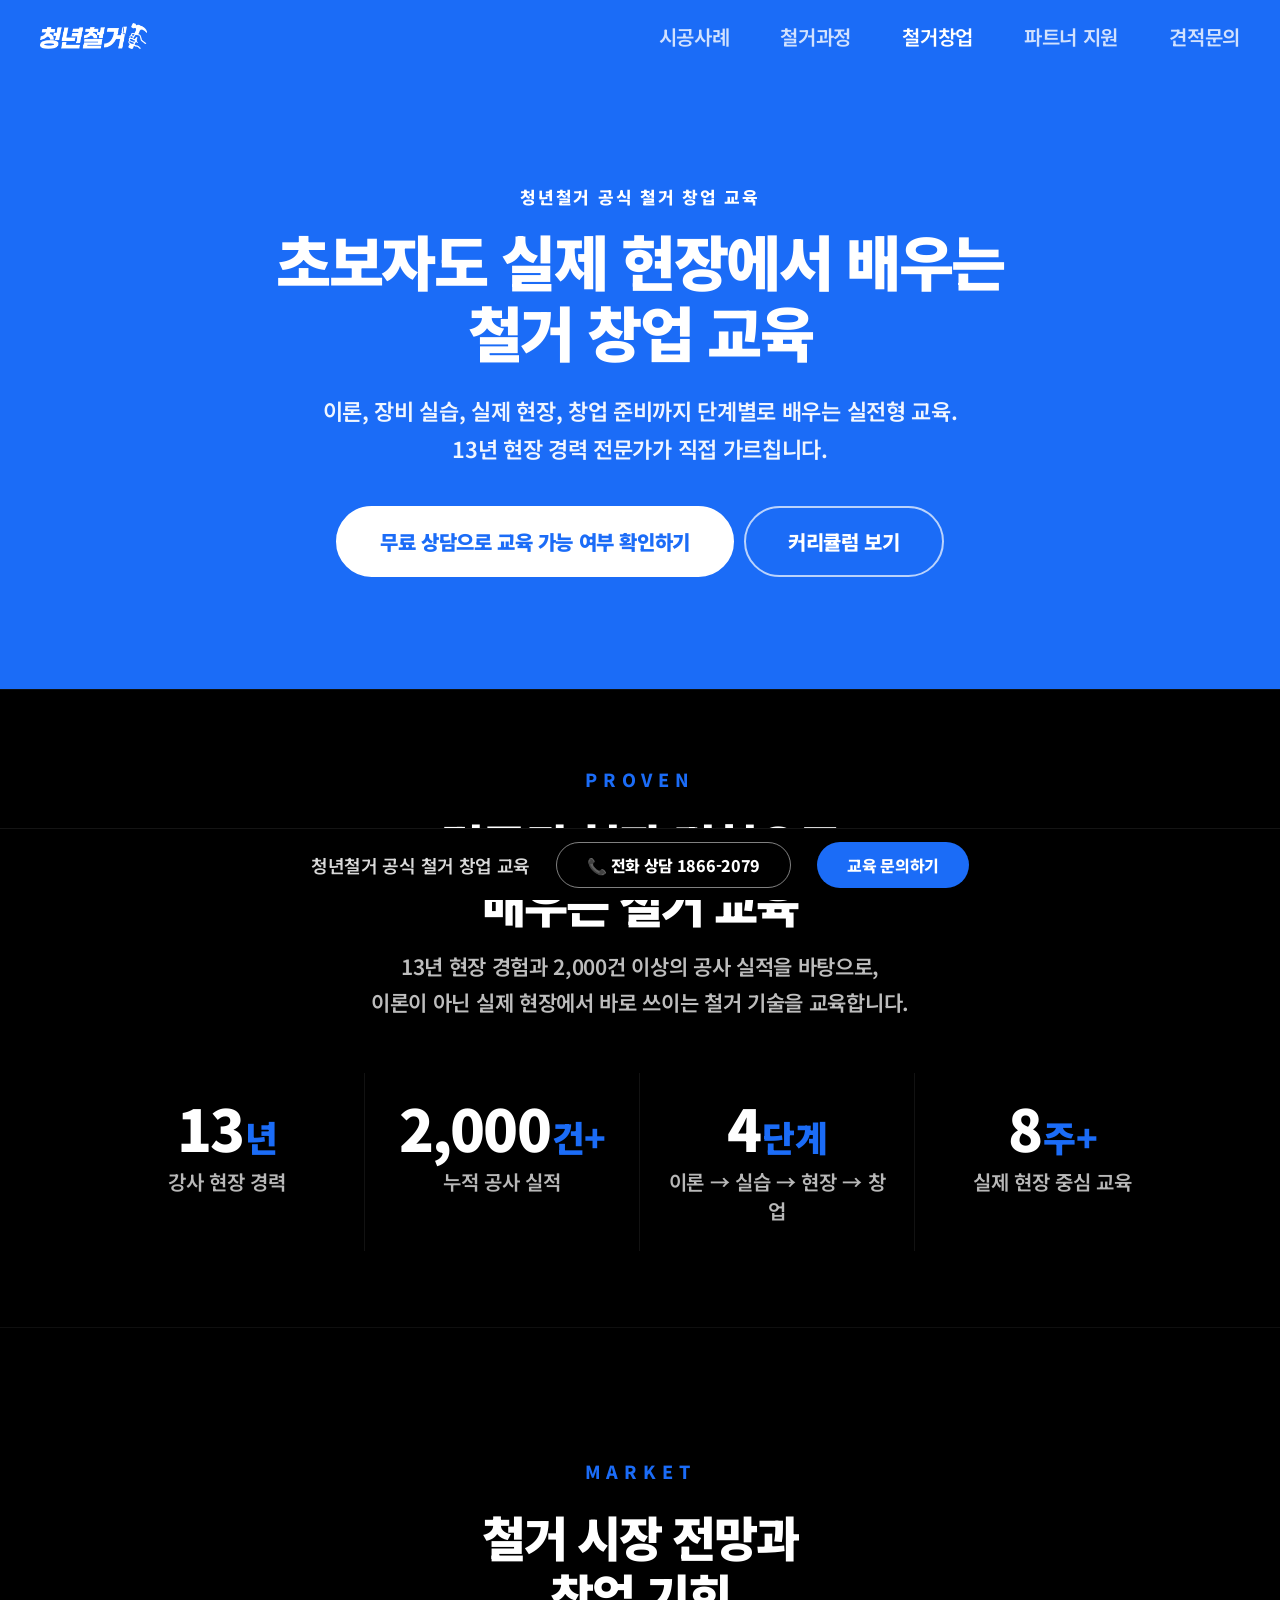
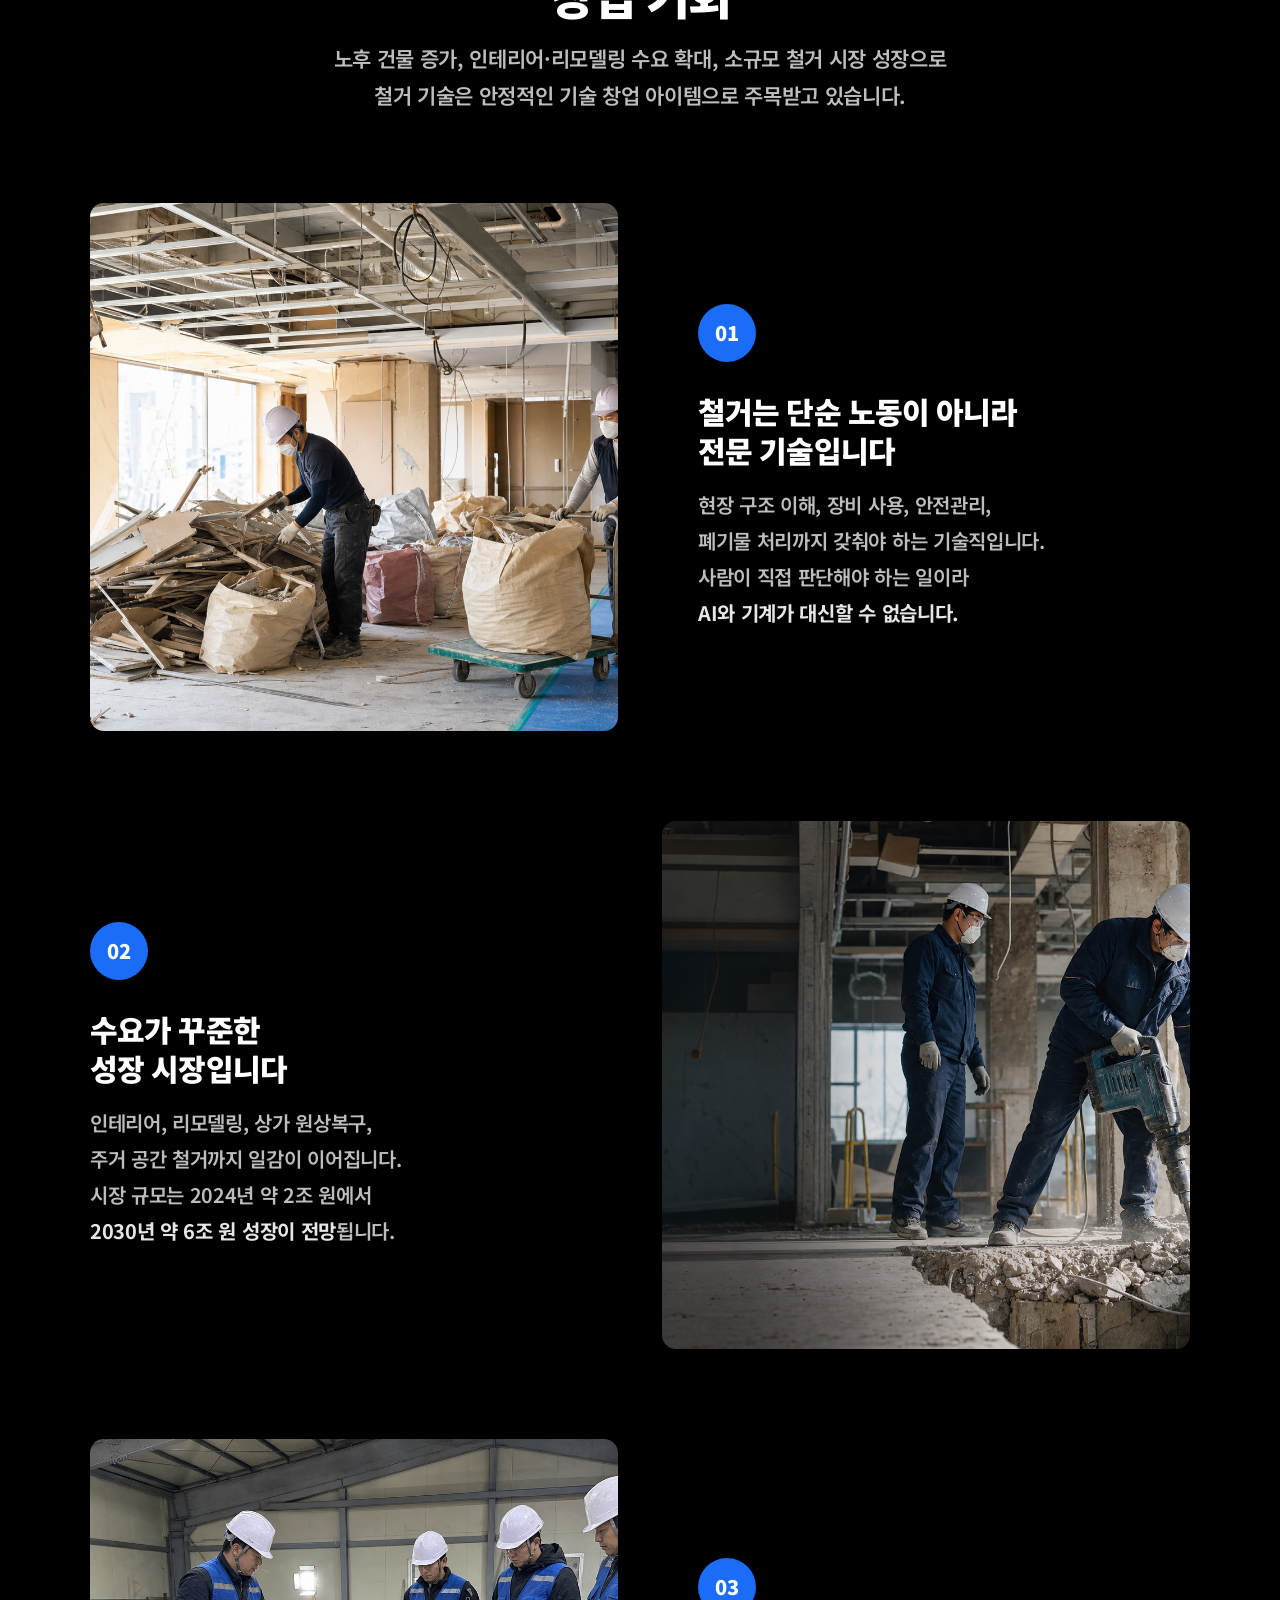
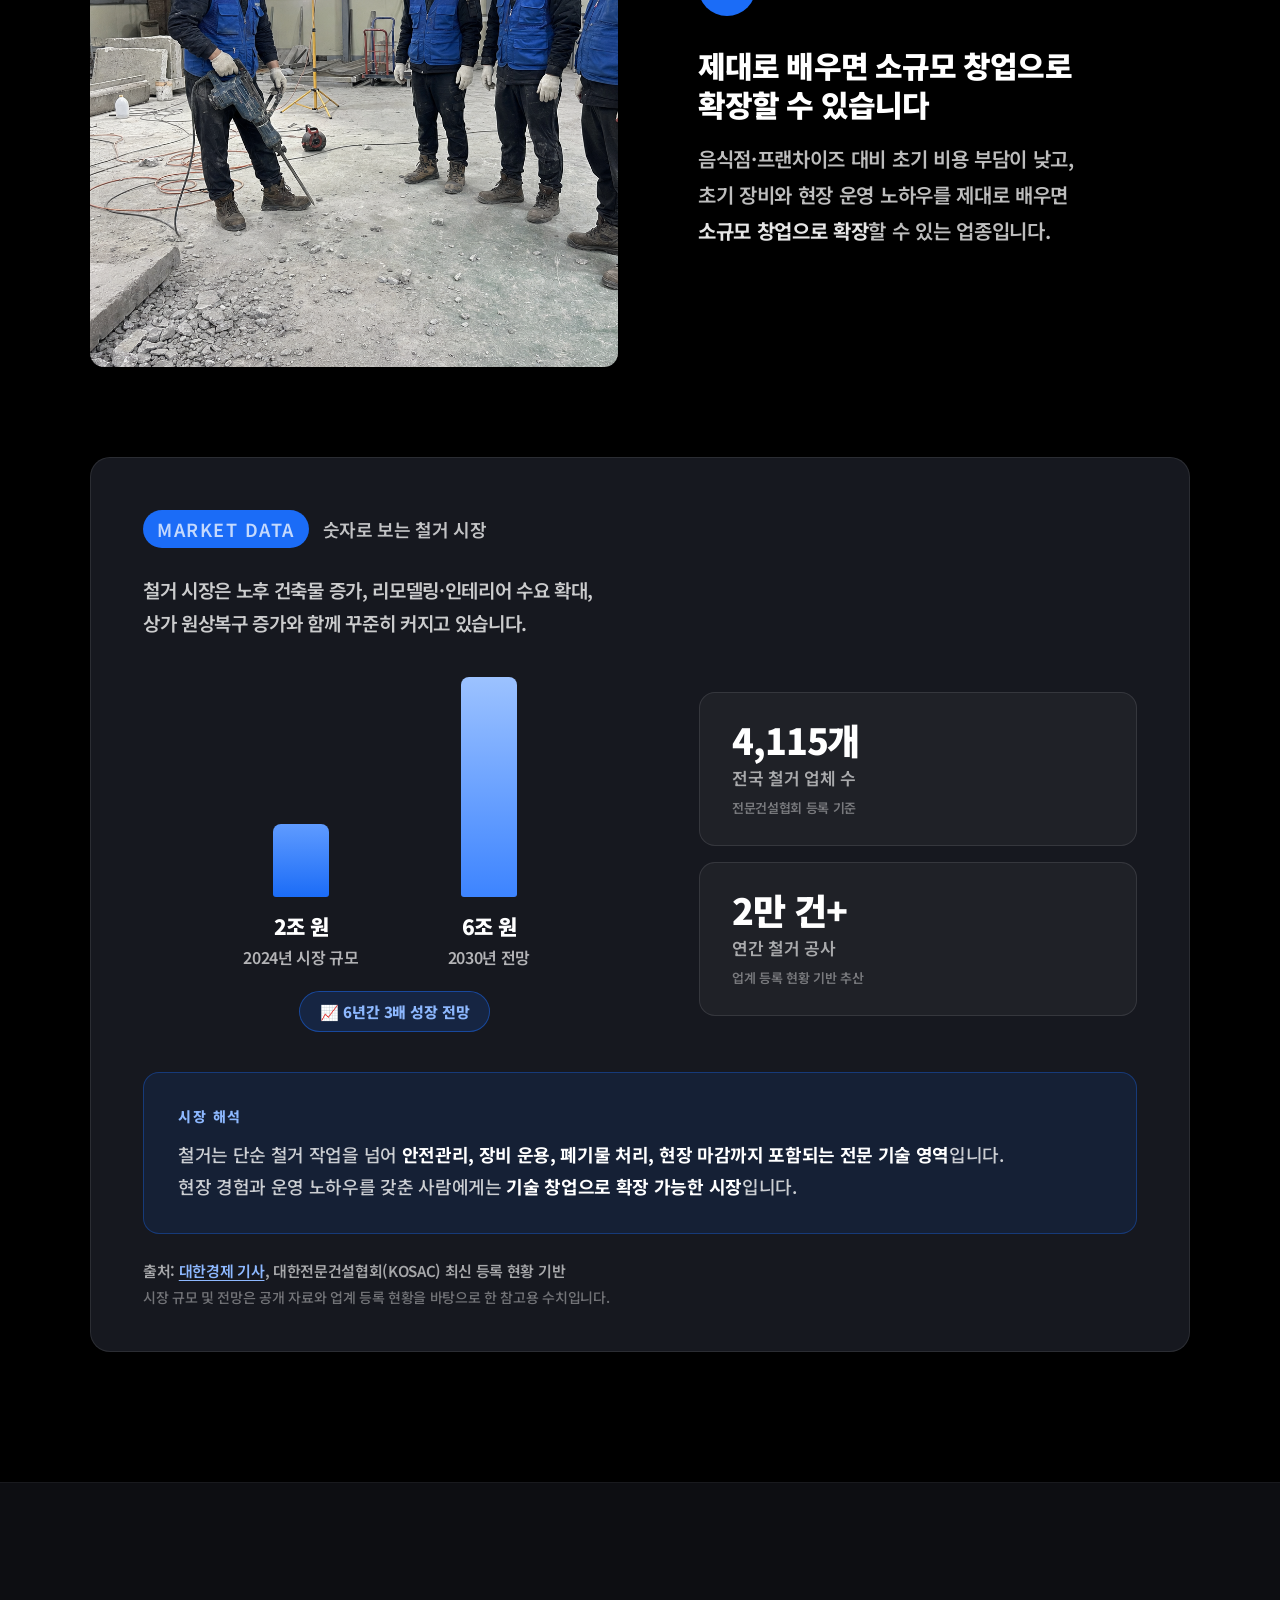
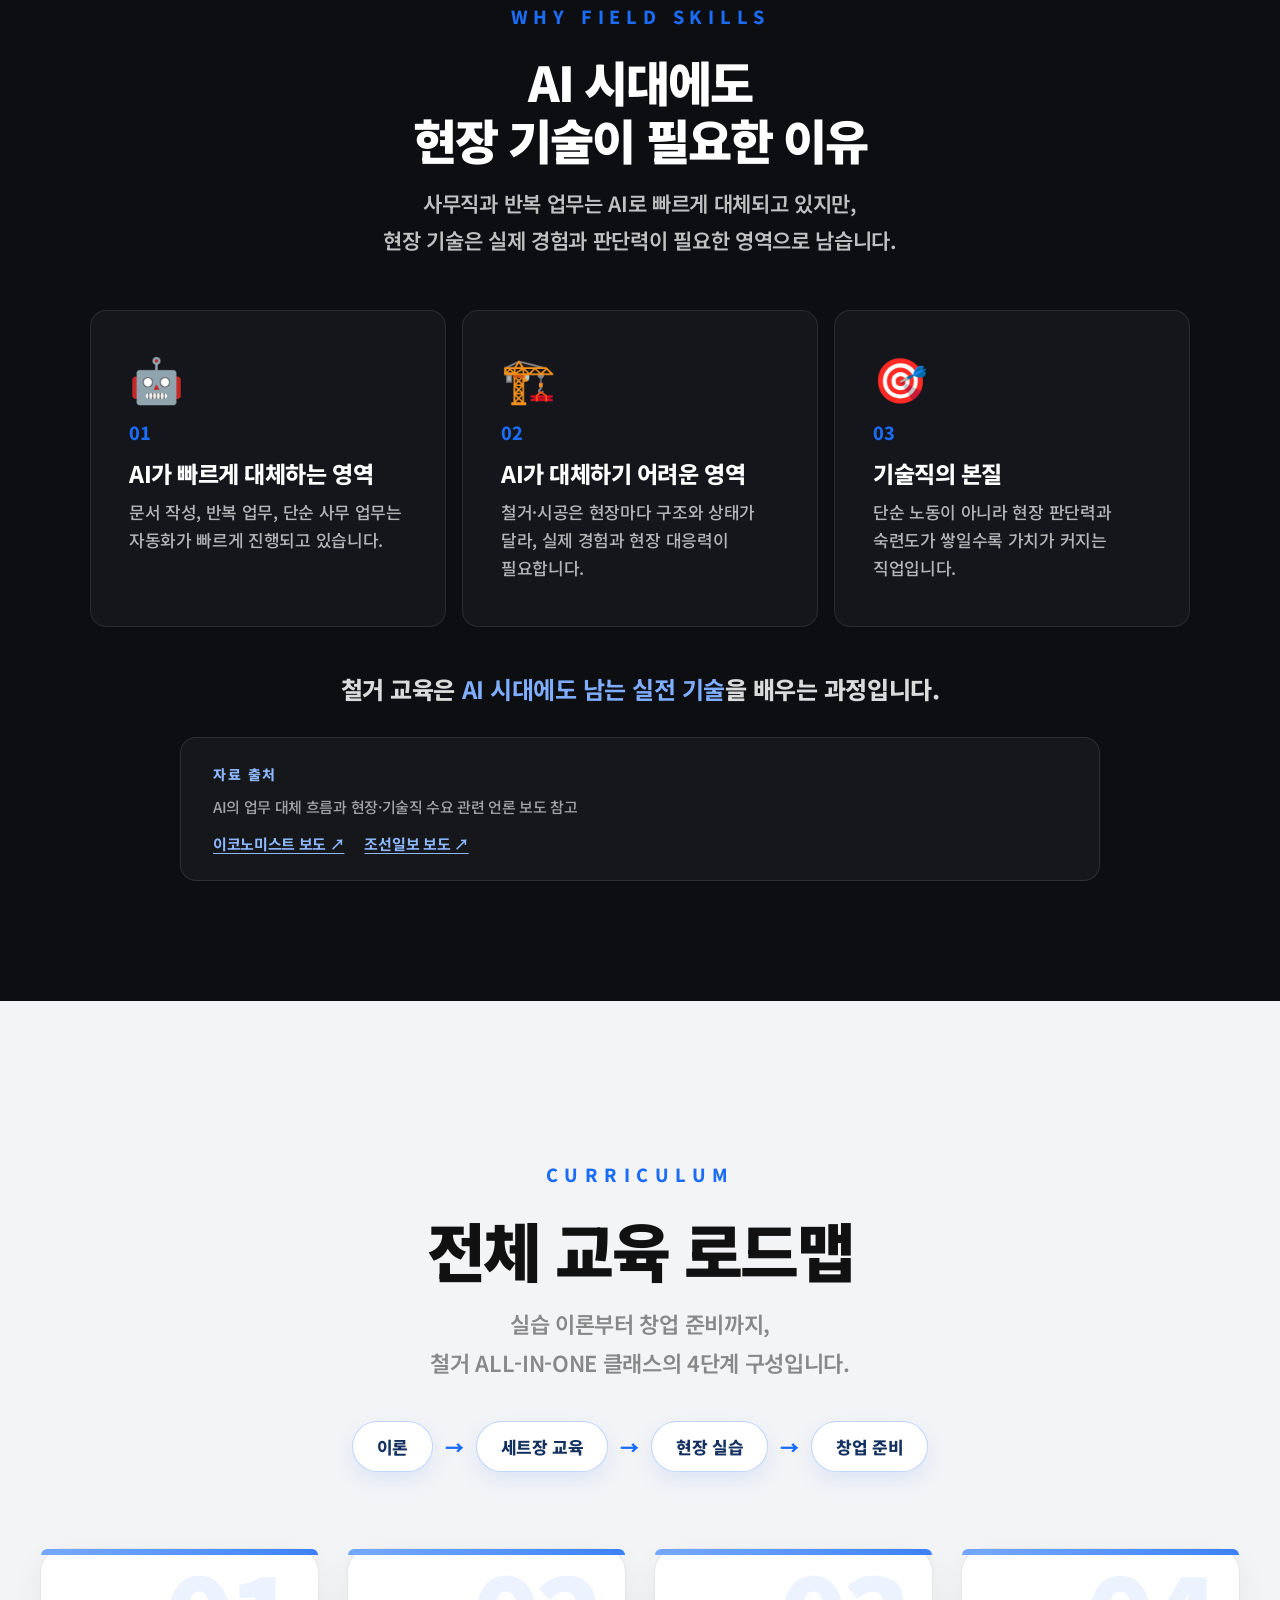
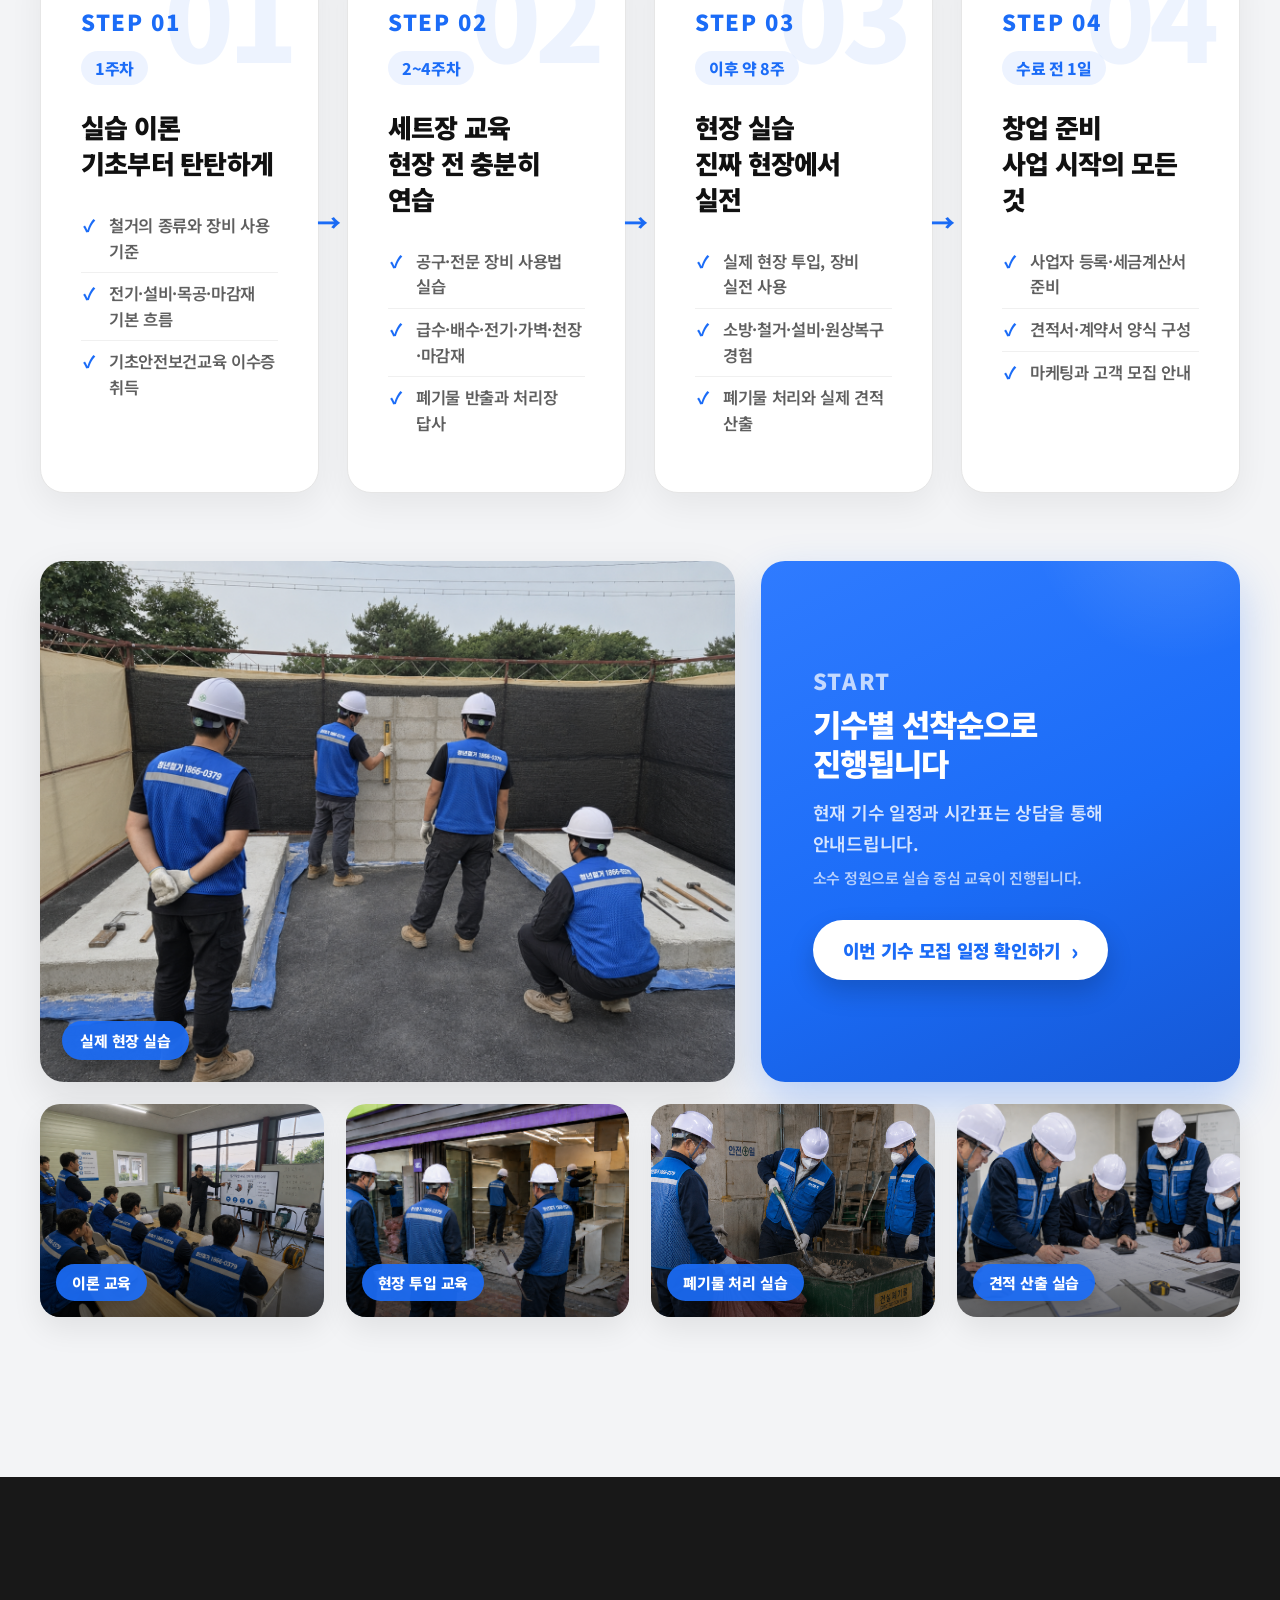
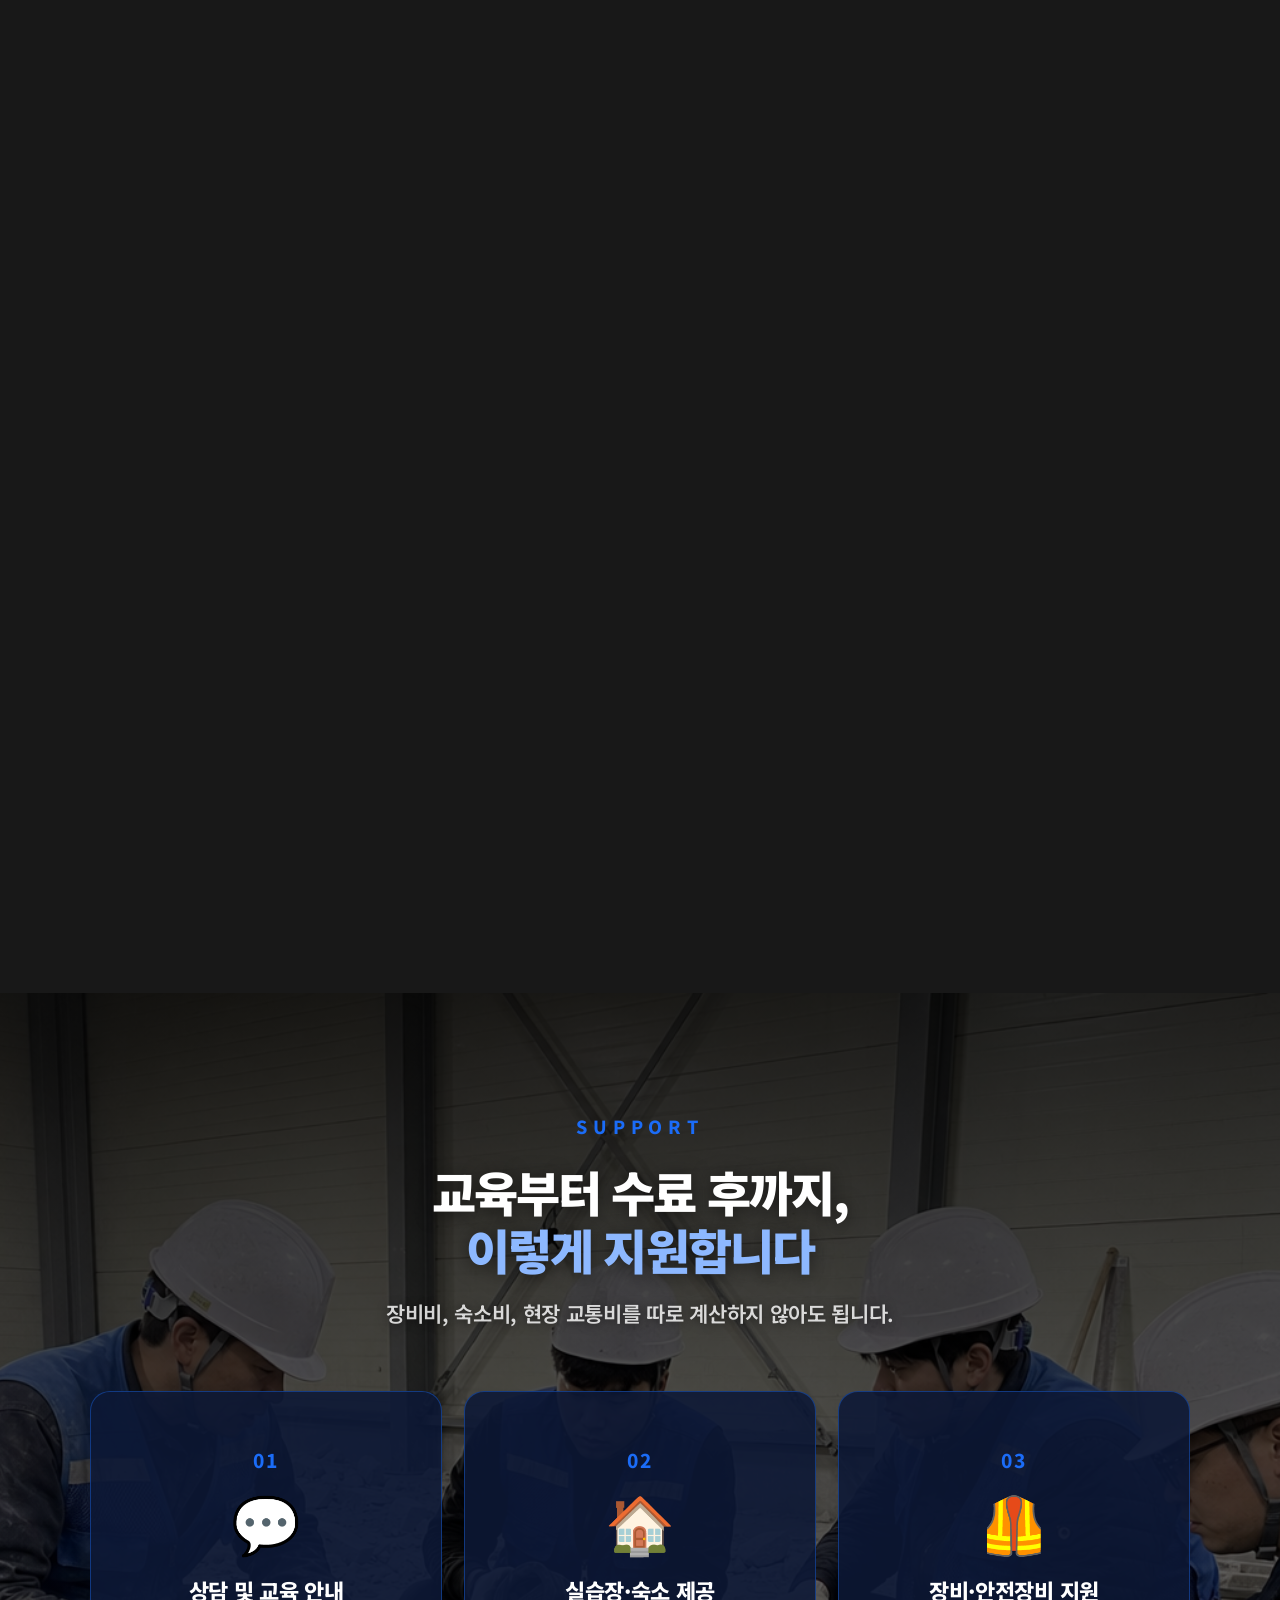
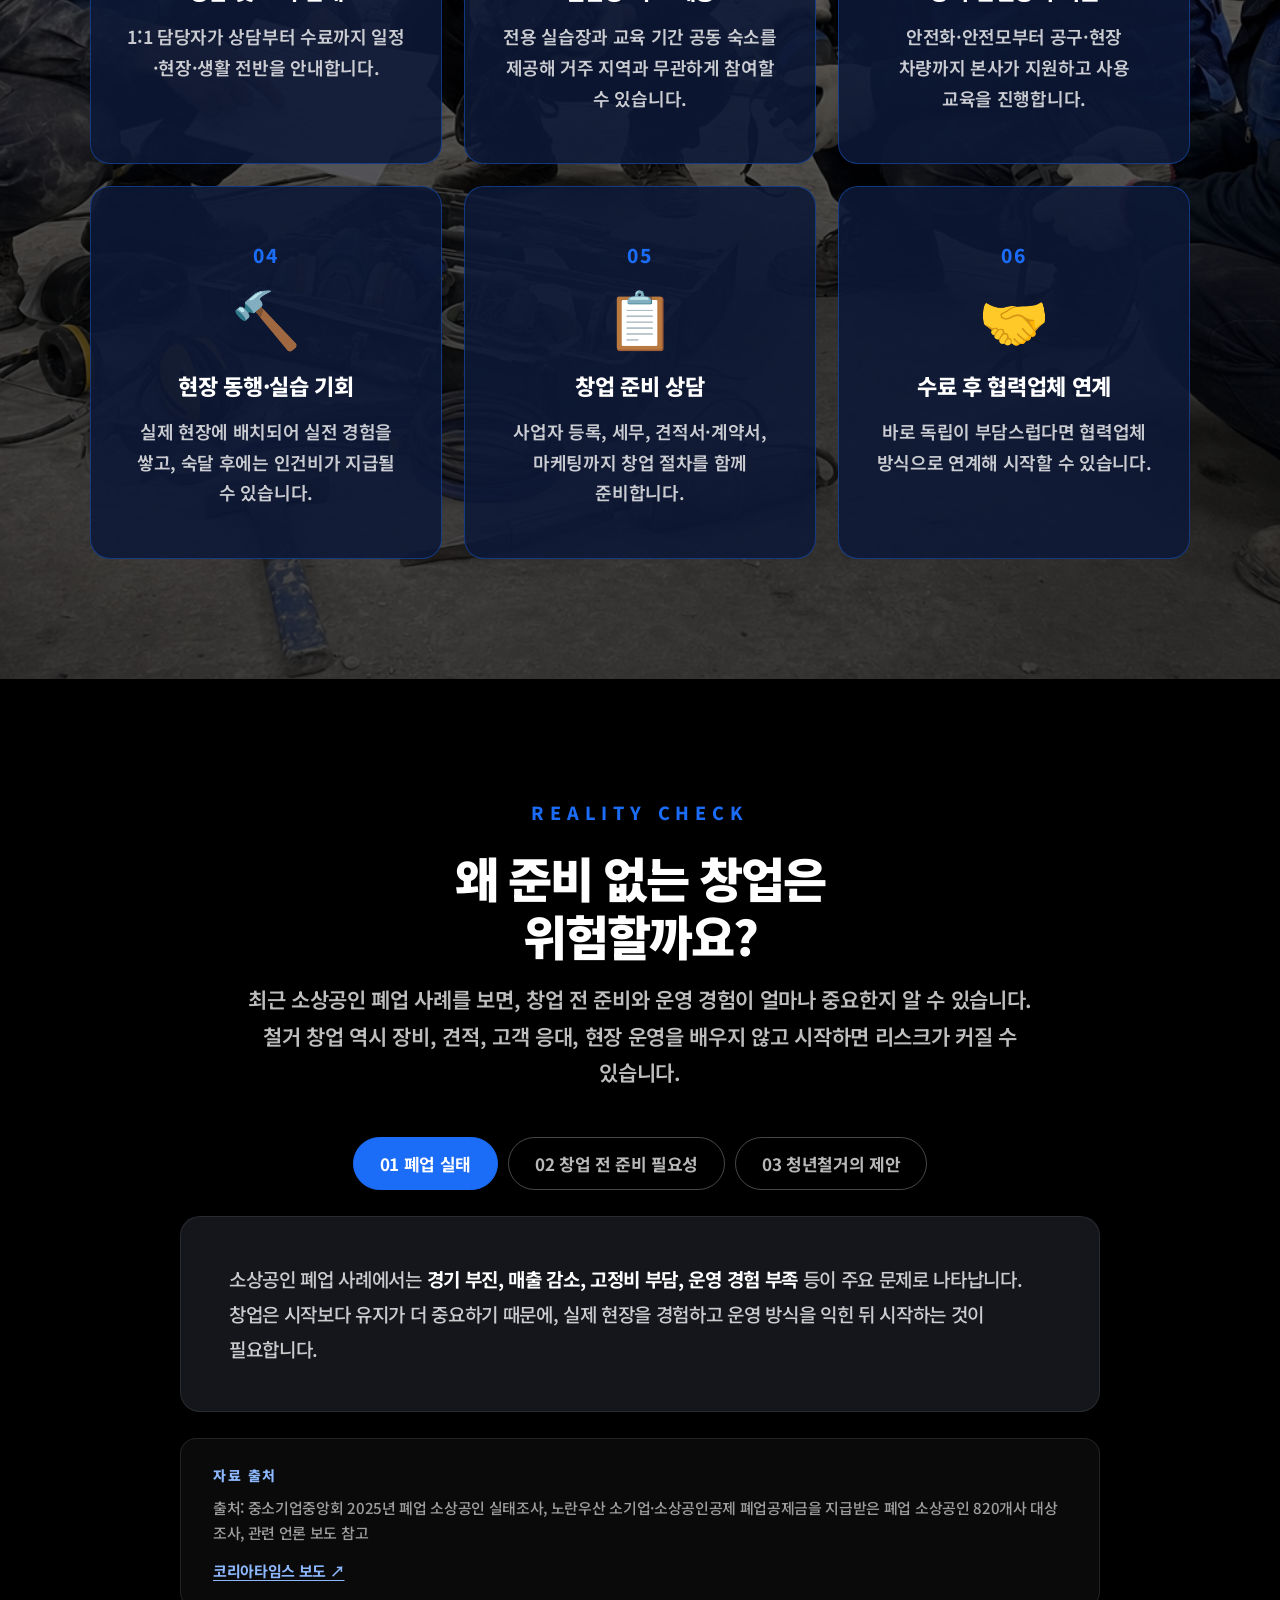
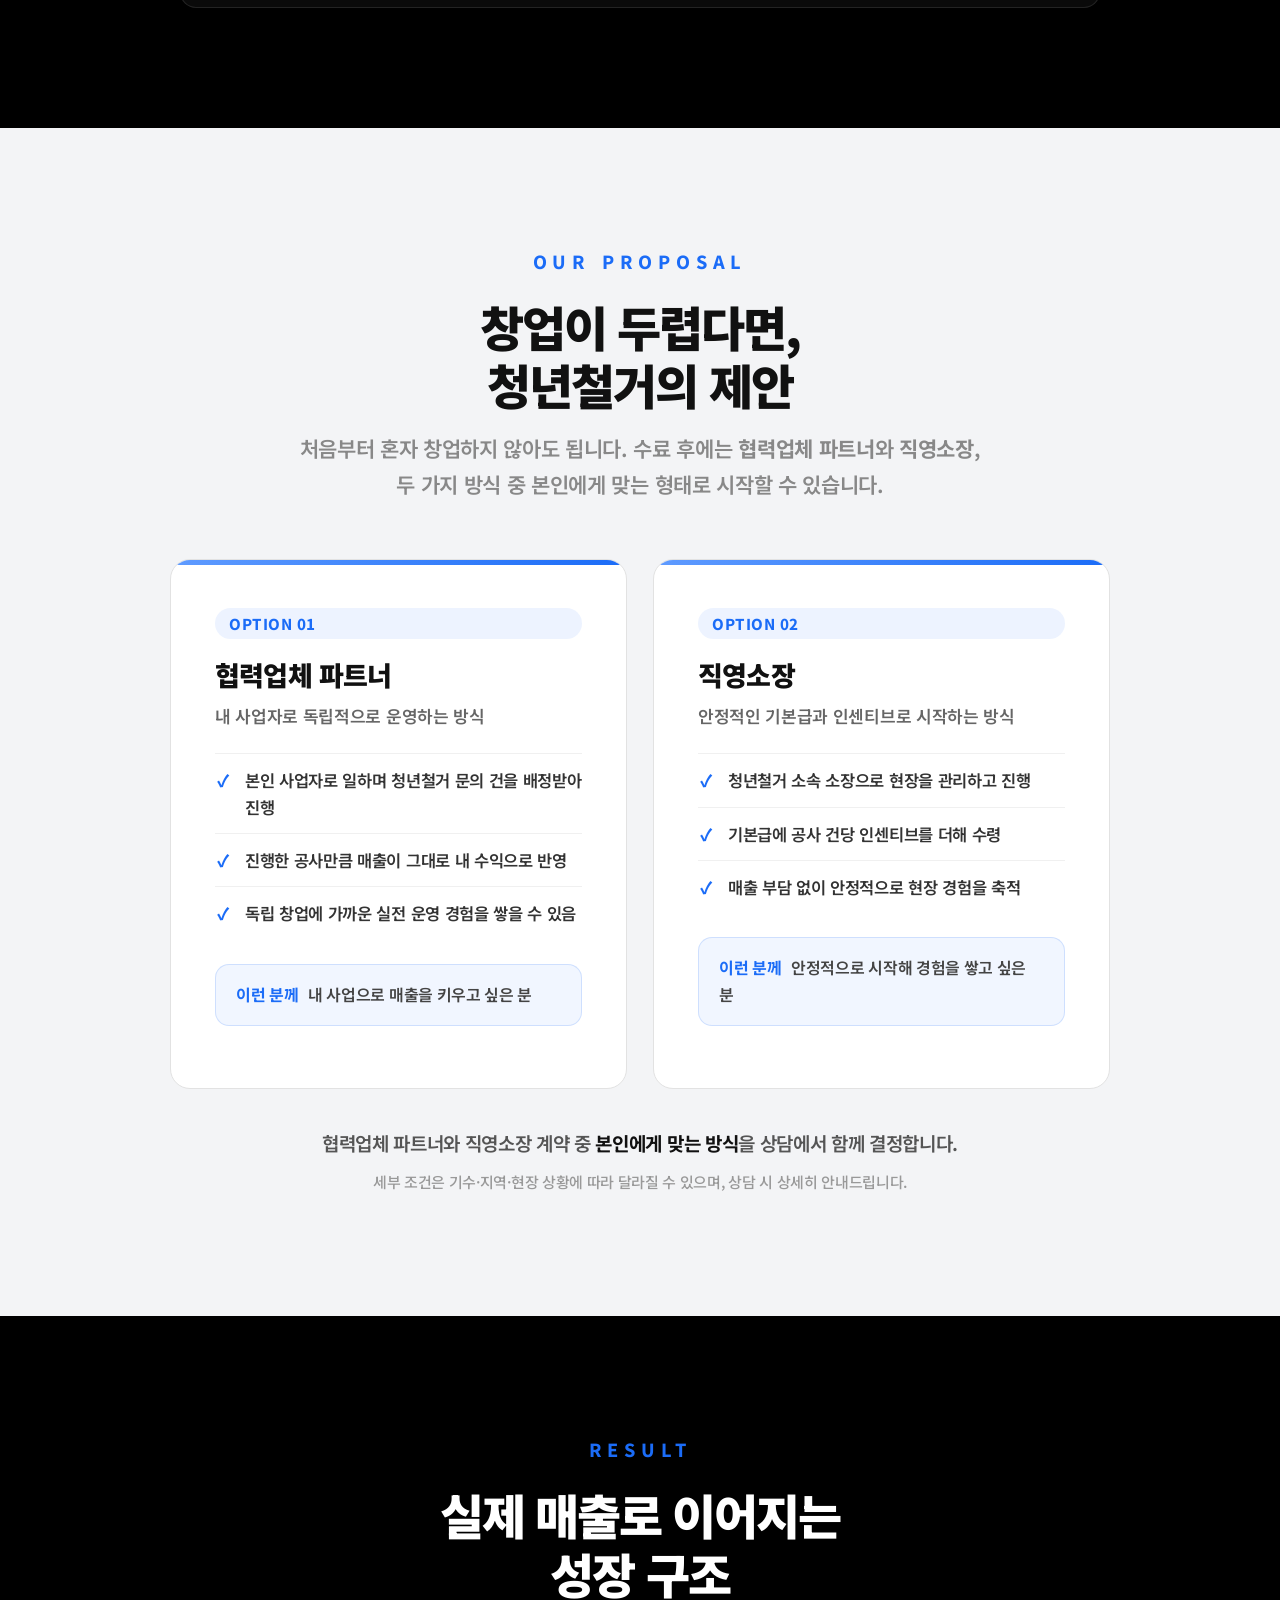
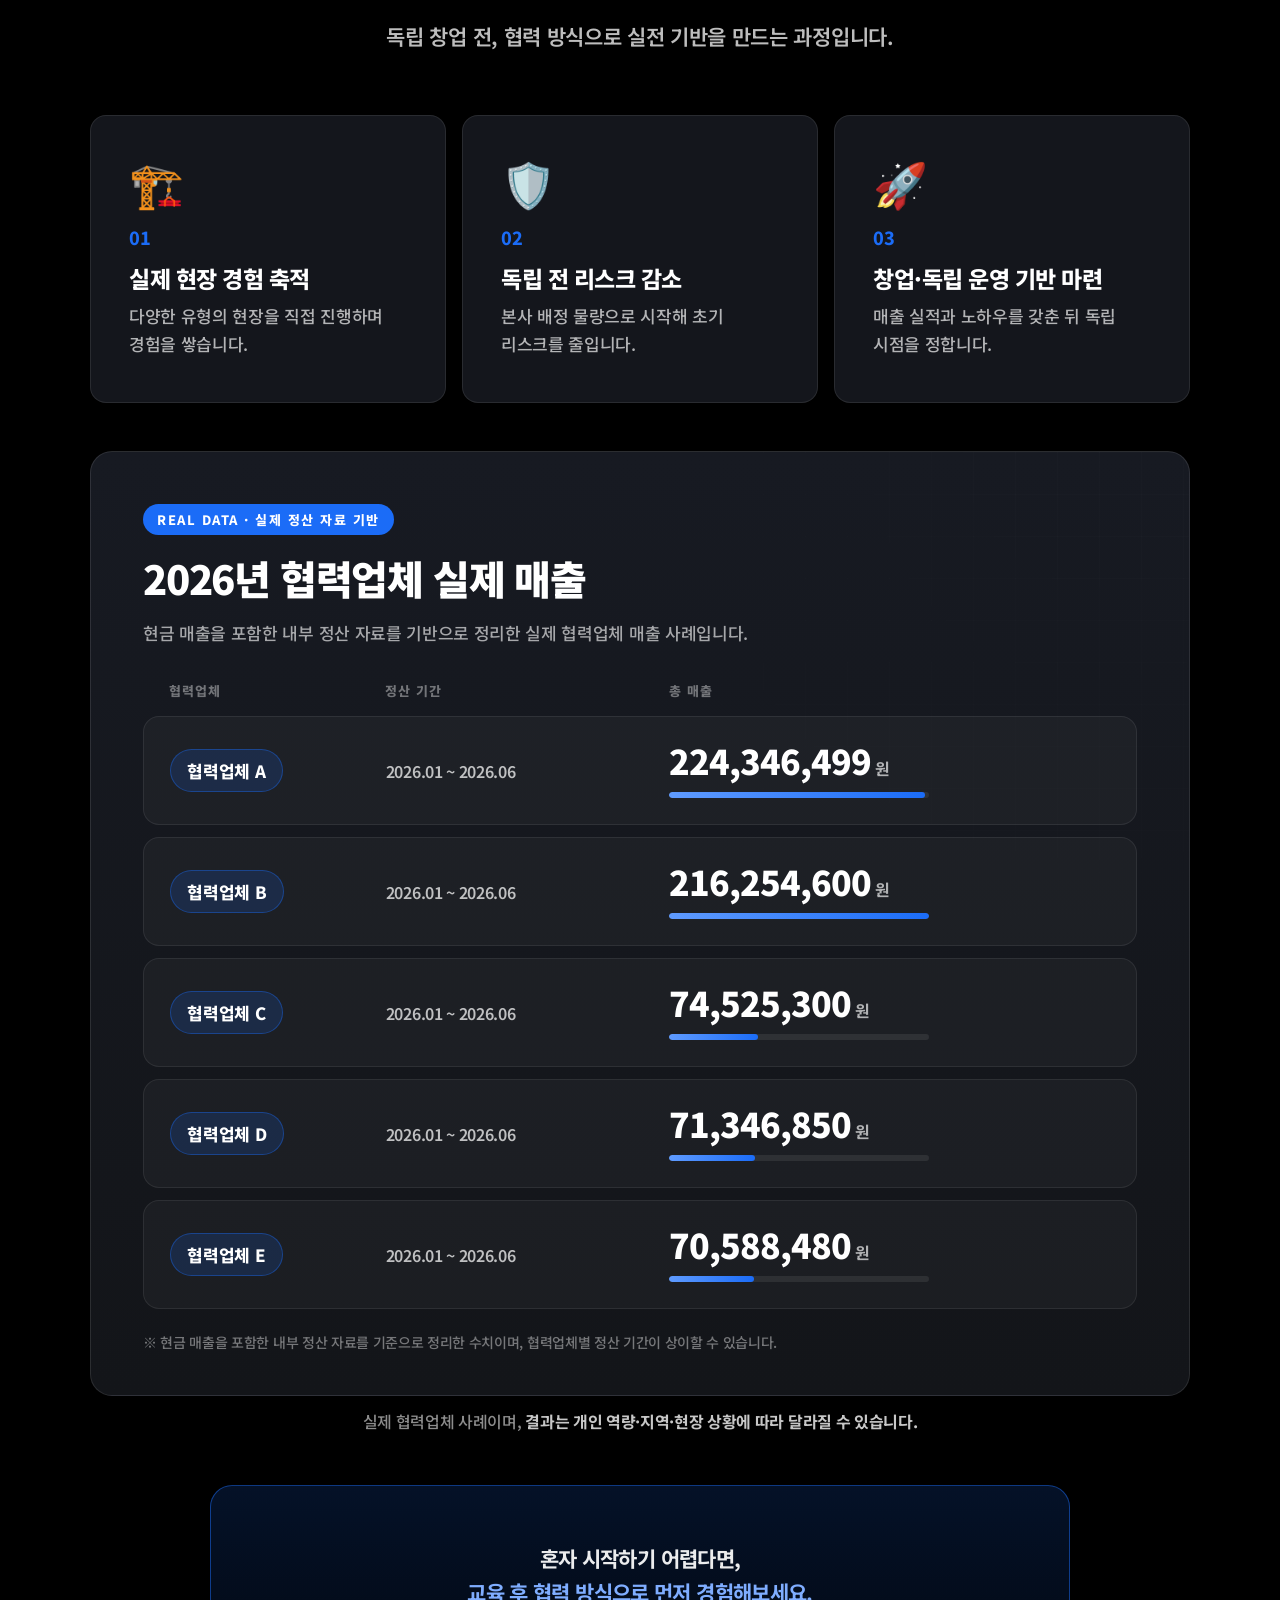
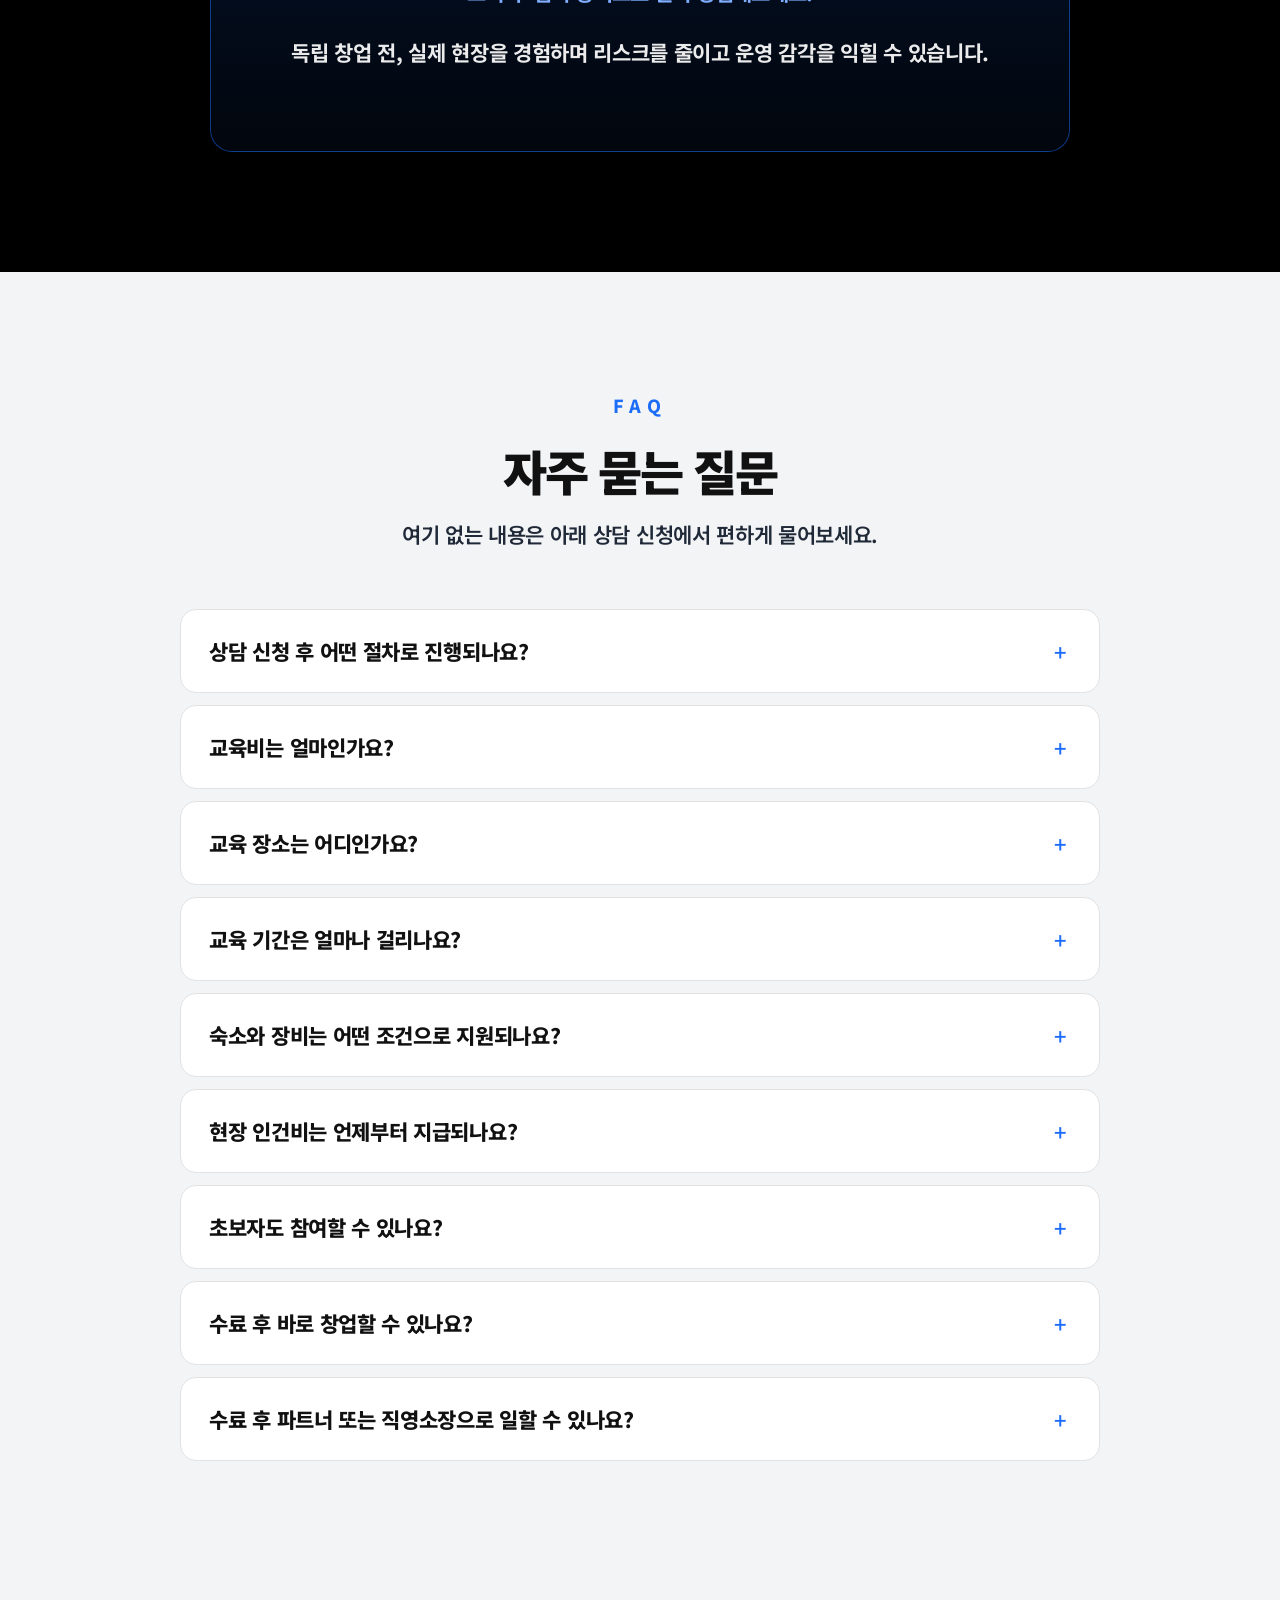
==== commit 5398bff5: "Add files via upload" ====
--- a/index.html
+++ b/index.html
@@ -1839,7 +1839,7 @@
         </div>
         <div class="rev-row">
           <div class="rev-co"><span class="rev-tag">협력업체 B</span></div>
-          <div class="rev-period"><span class="rev-cell-label">정산 기간</span>2026.01 ~ 2026.03</div>
+          <div class="rev-period"><span class="rev-cell-label">정산 기간</span>2026.01 ~ 2026.06</div>
           <div class="rev-amount">
             <span class="rev-cell-label">총 매출</span>
             <span class="rev-value"><strong>216,254,600</strong><i>원</i></span>
@@ -1866,7 +1866,7 @@
         </div>
         <div class="rev-row">
           <div class="rev-co"><span class="rev-tag">협력업체 E</span></div>
-          <div class="rev-period"><span class="rev-cell-label">정산 기간</span>2026.02 ~ 2026.06</div>
+          <div class="rev-period"><span class="rev-cell-label">정산 기간</span>2026.01 ~ 2026.06</div>
           <div class="rev-amount">
             <span class="rev-cell-label">총 매출</span>
             <span class="rev-value"><strong>70,588,480</strong><i>원</i></span>
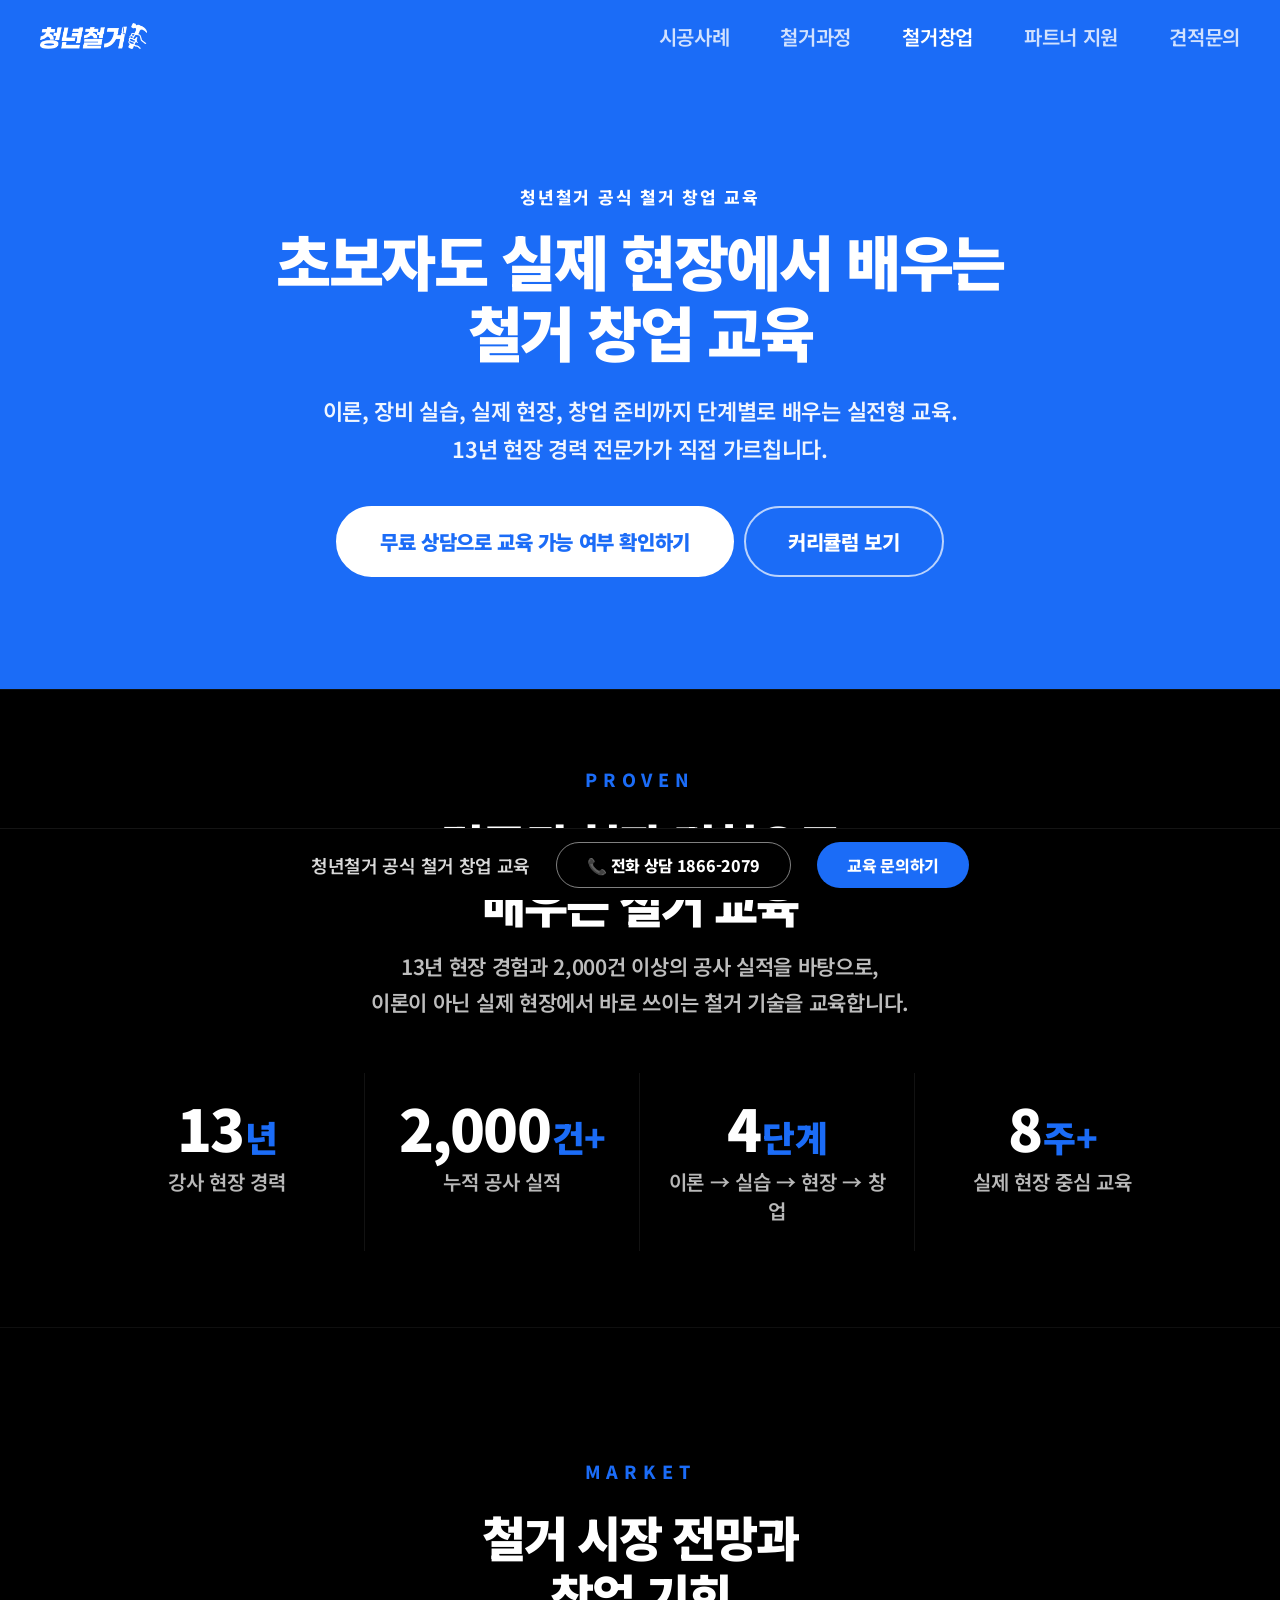
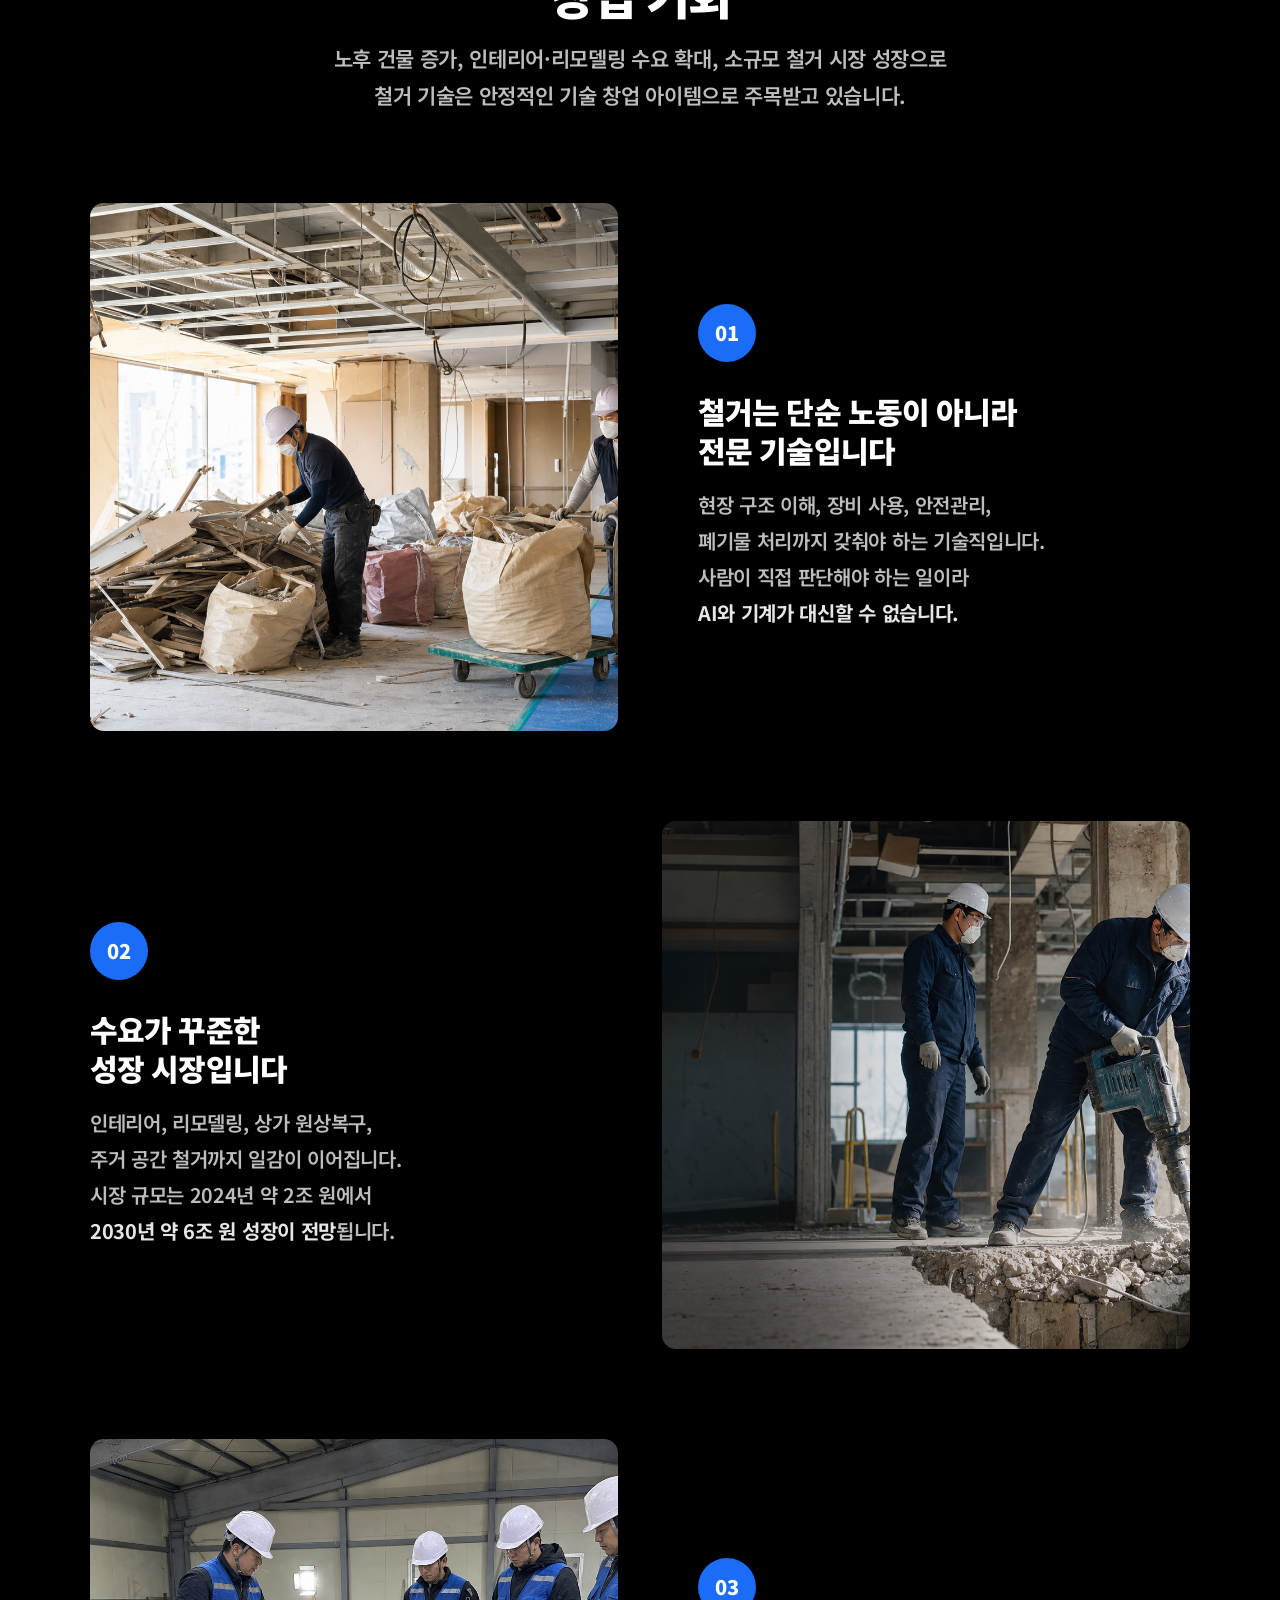
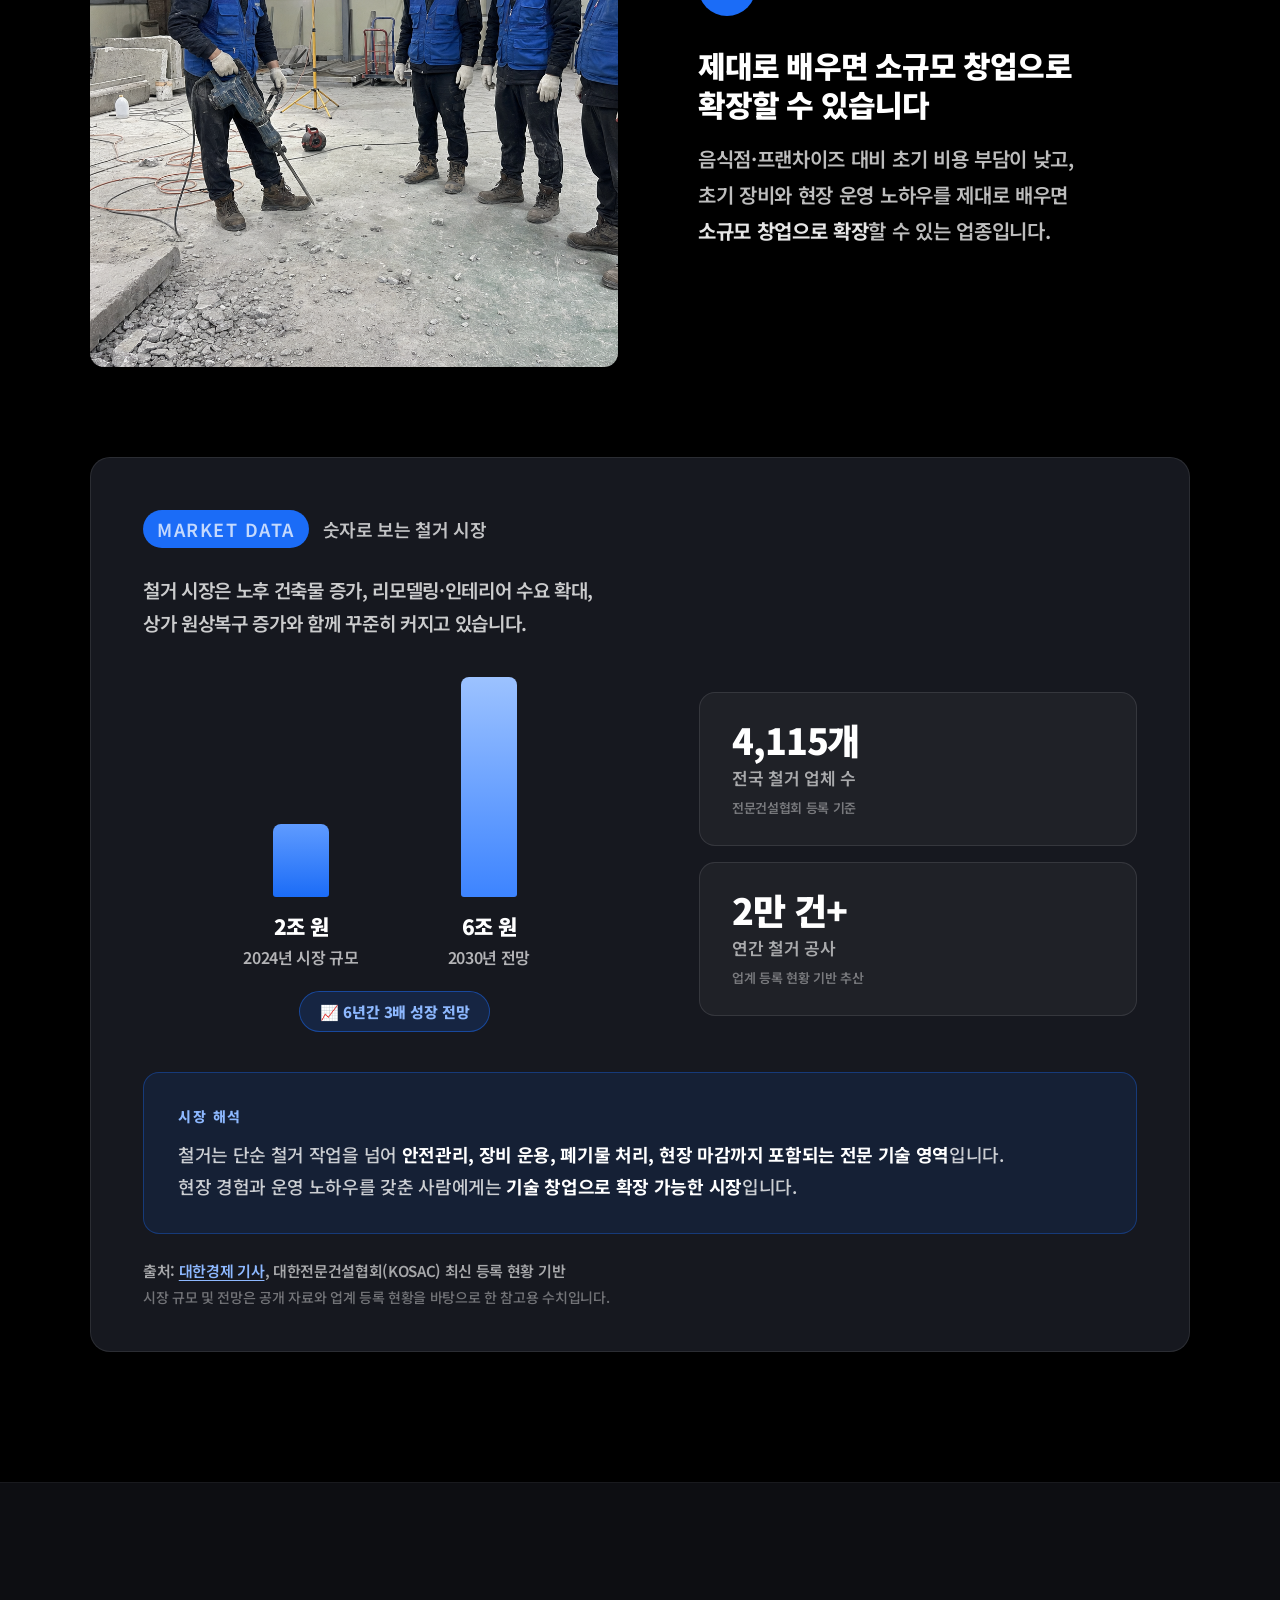
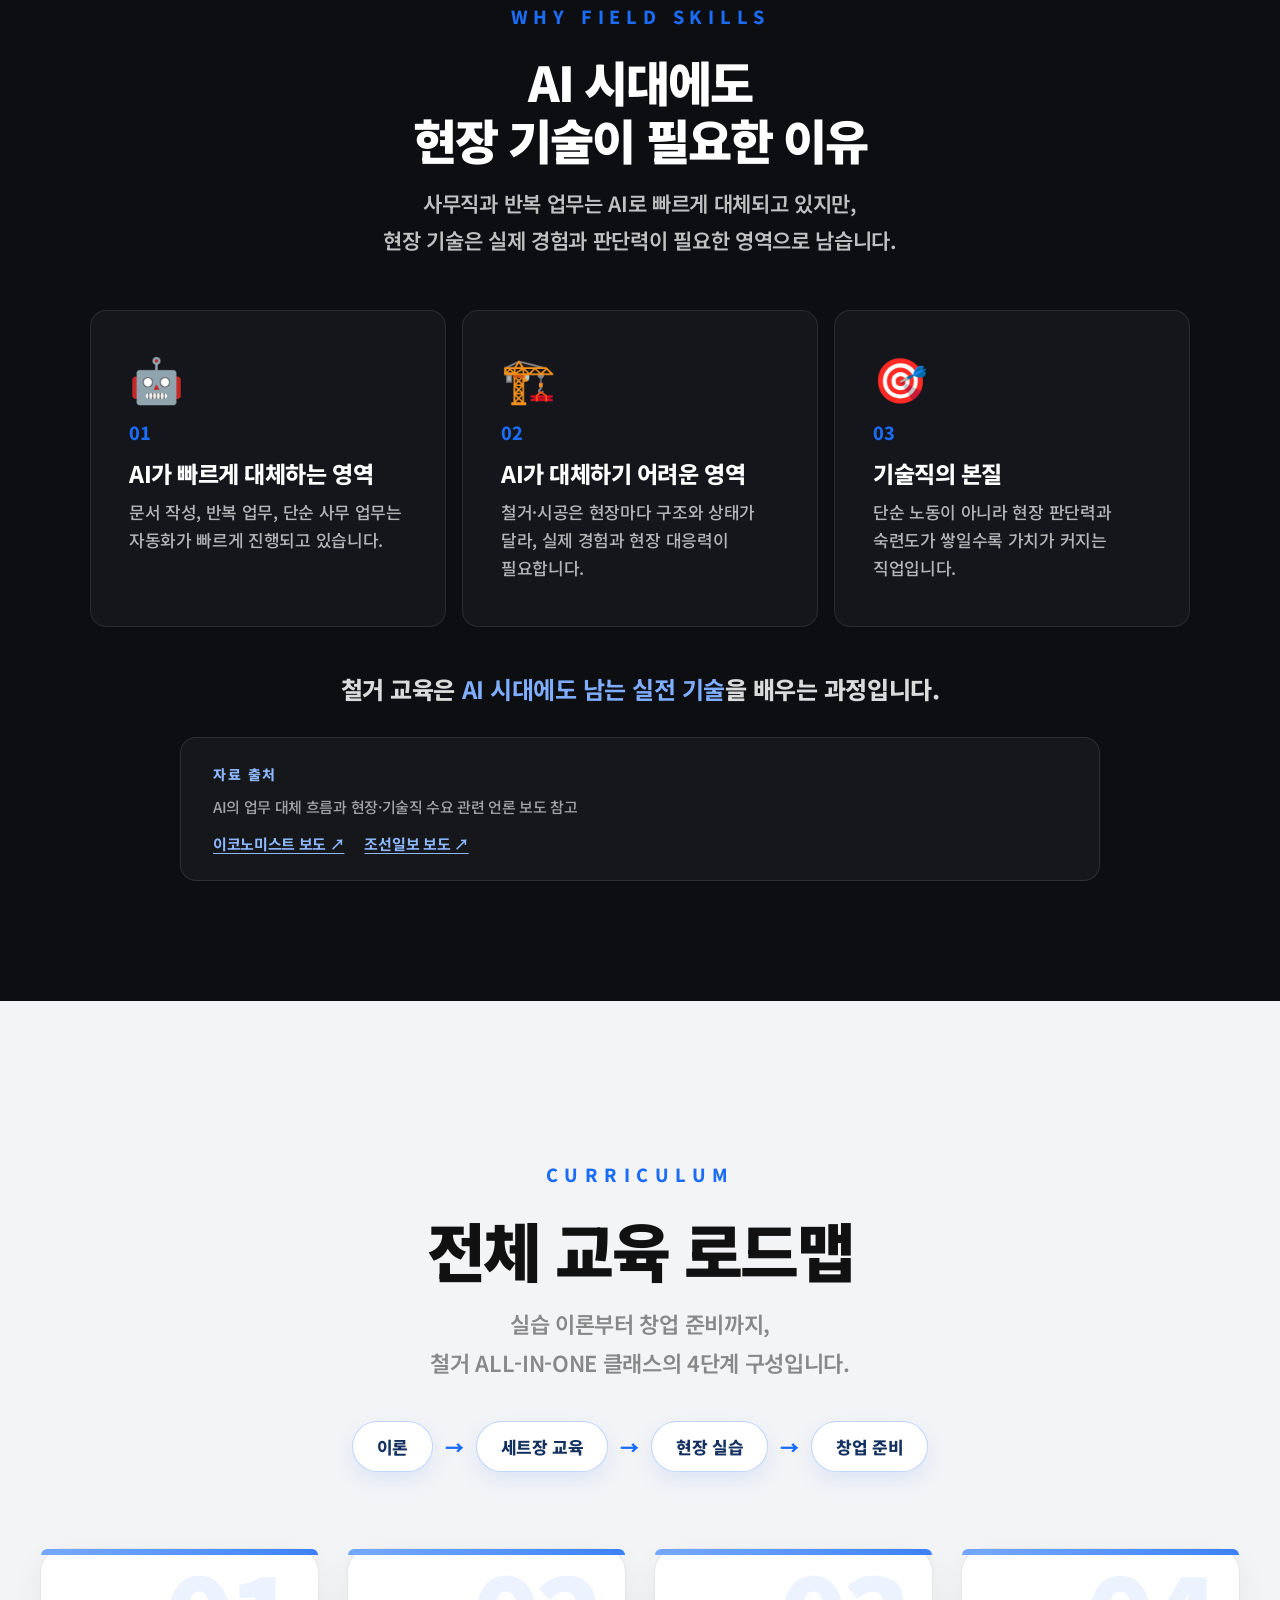
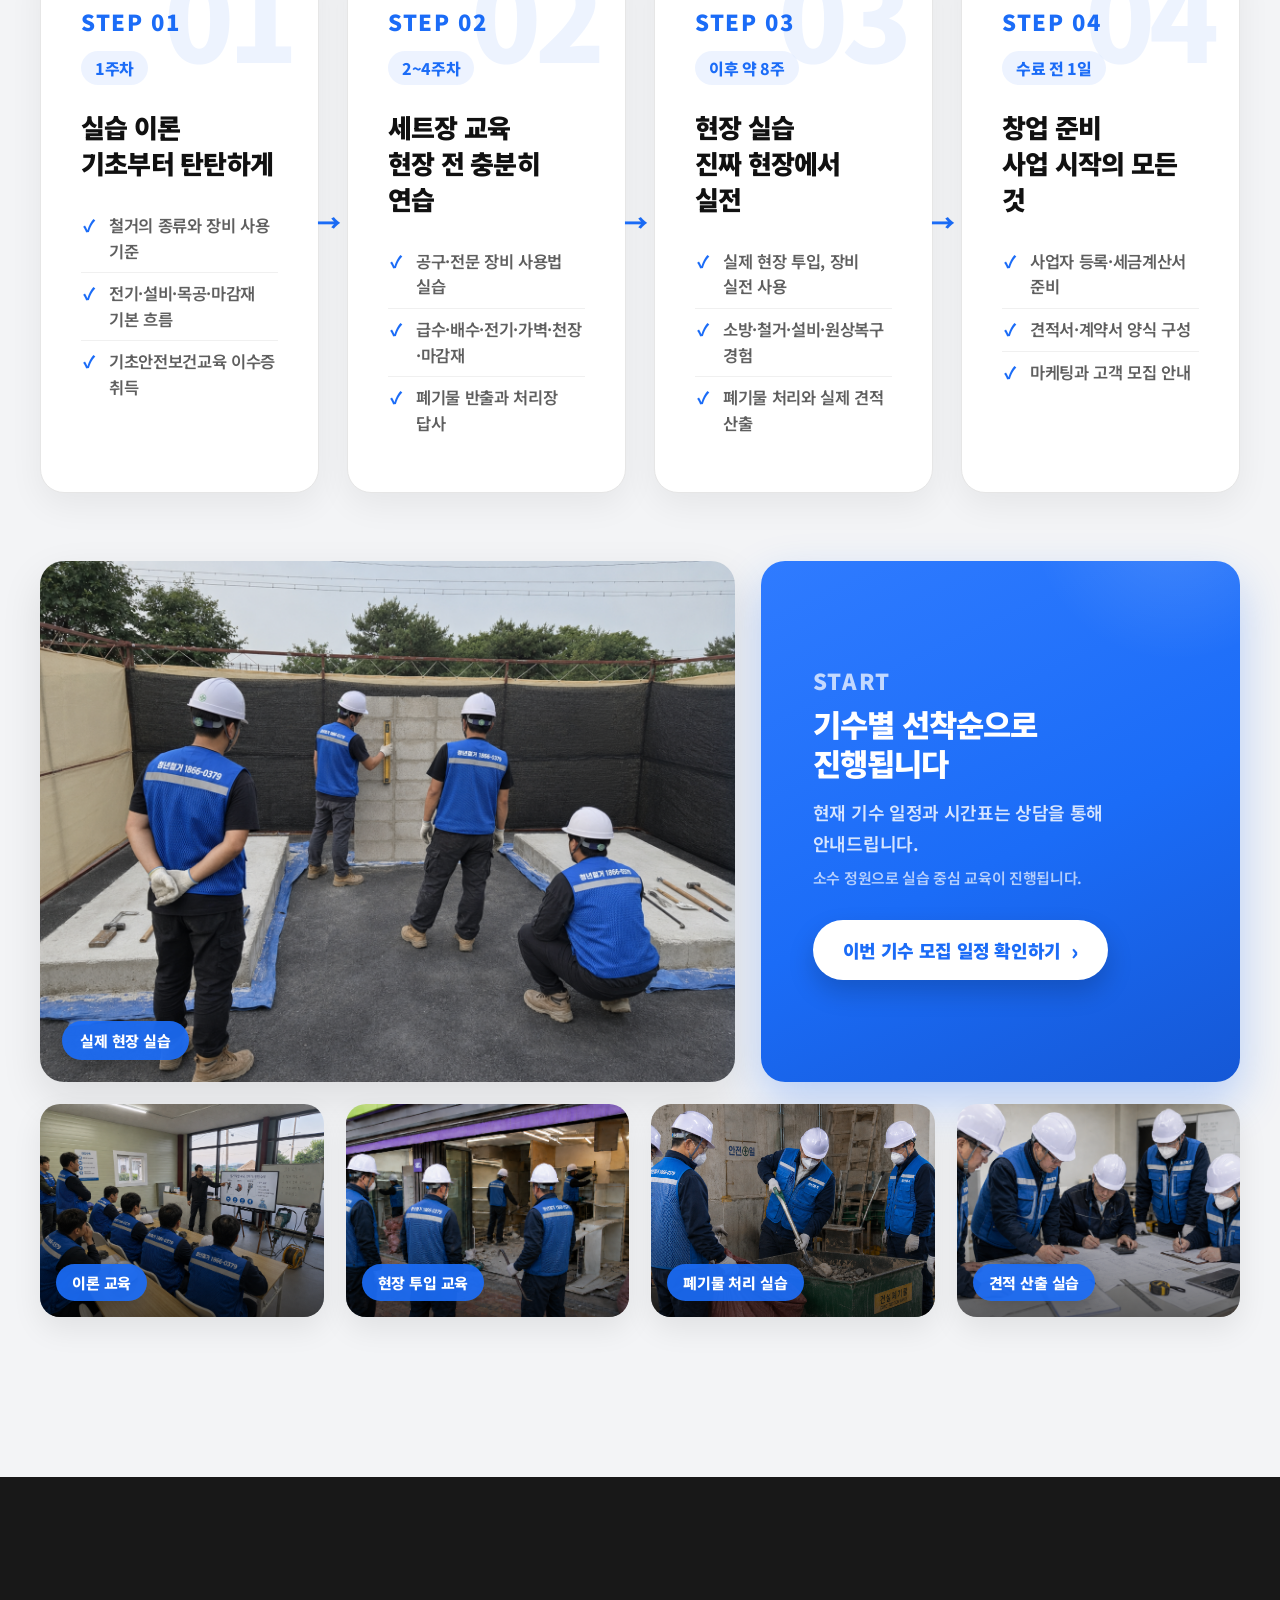
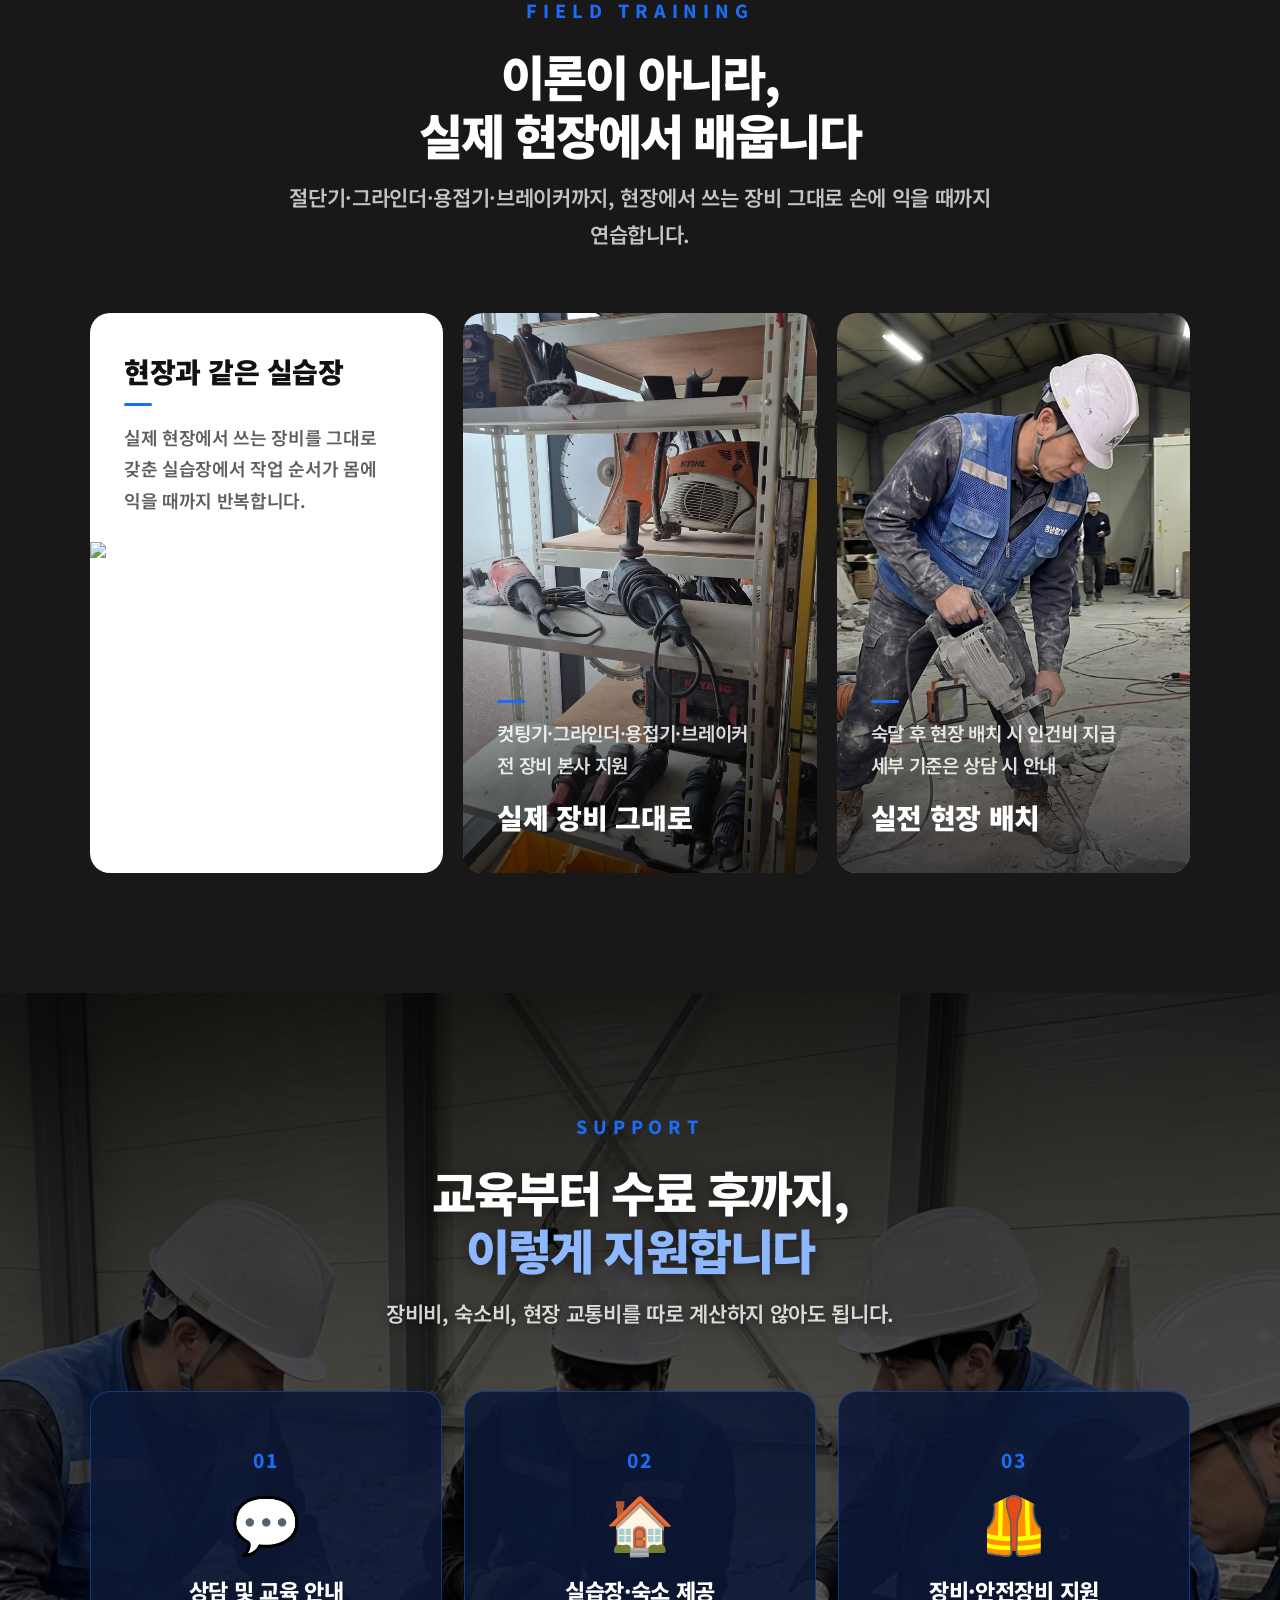
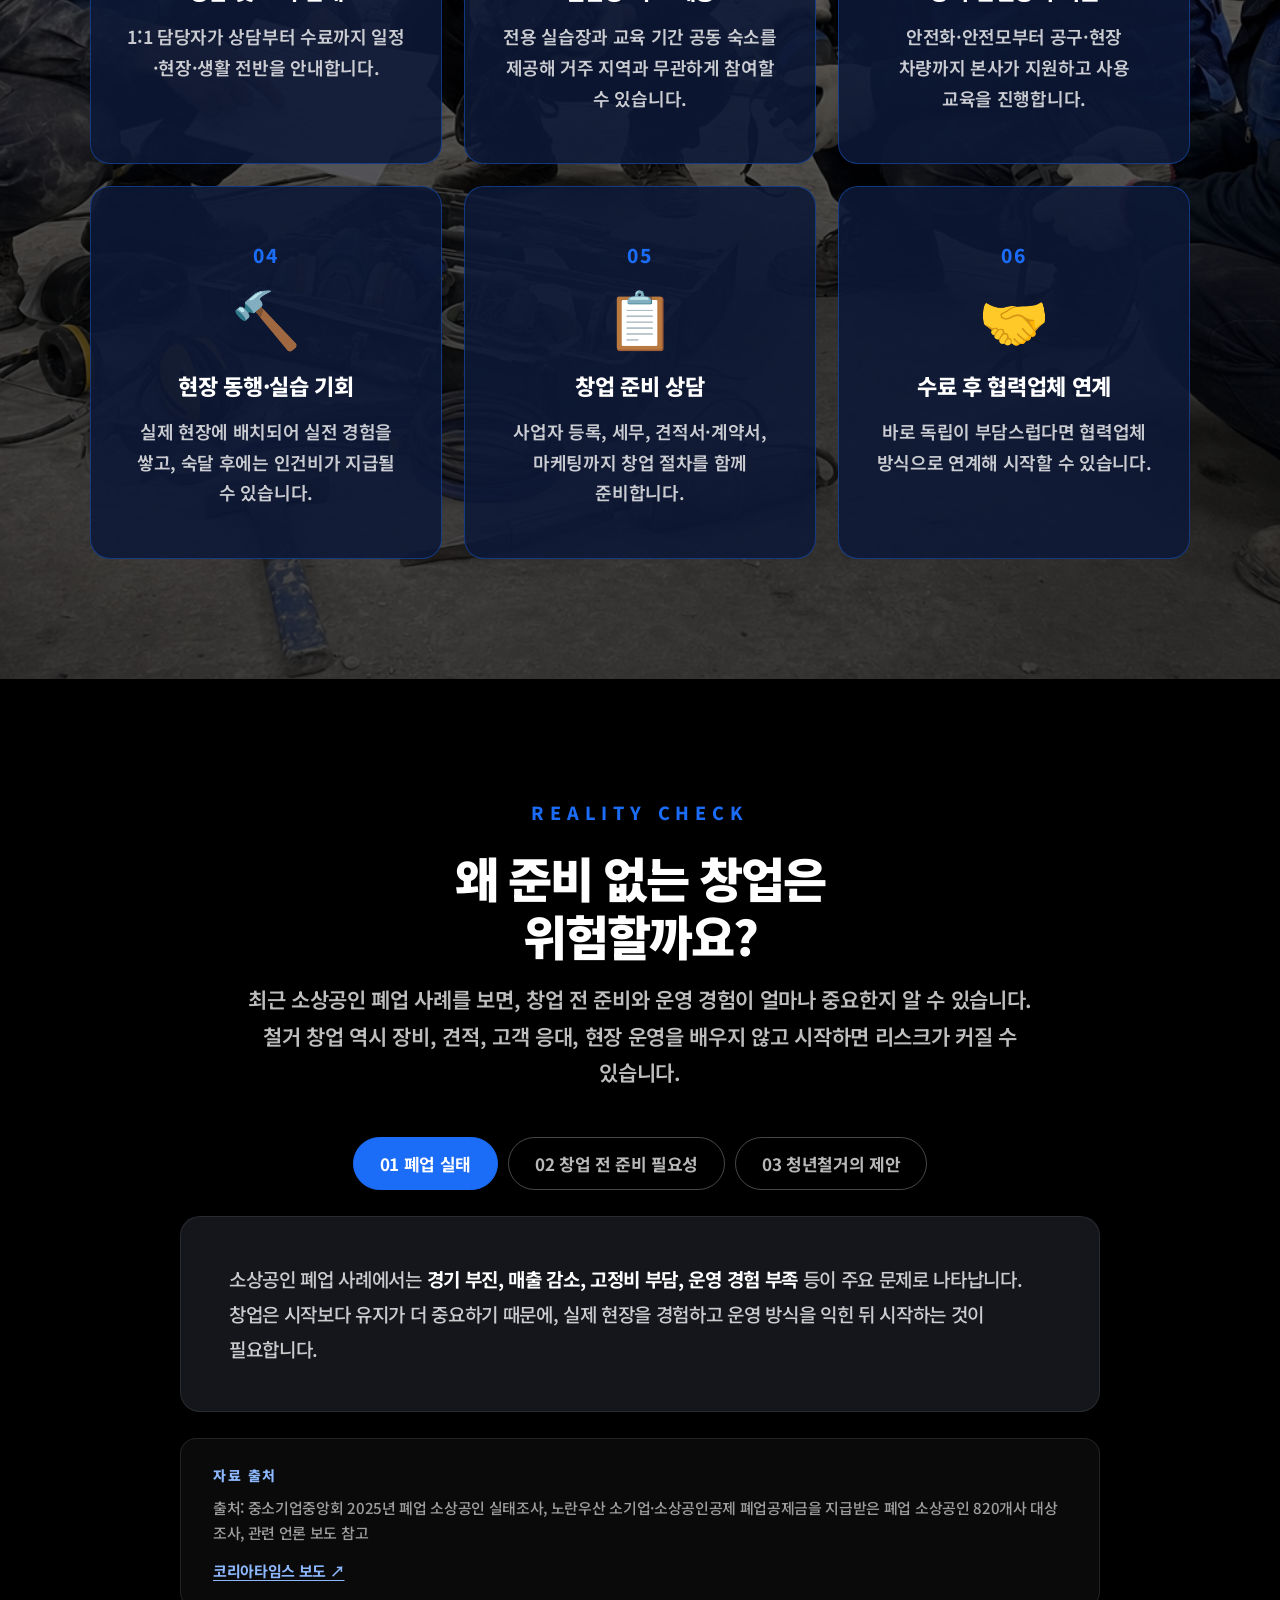
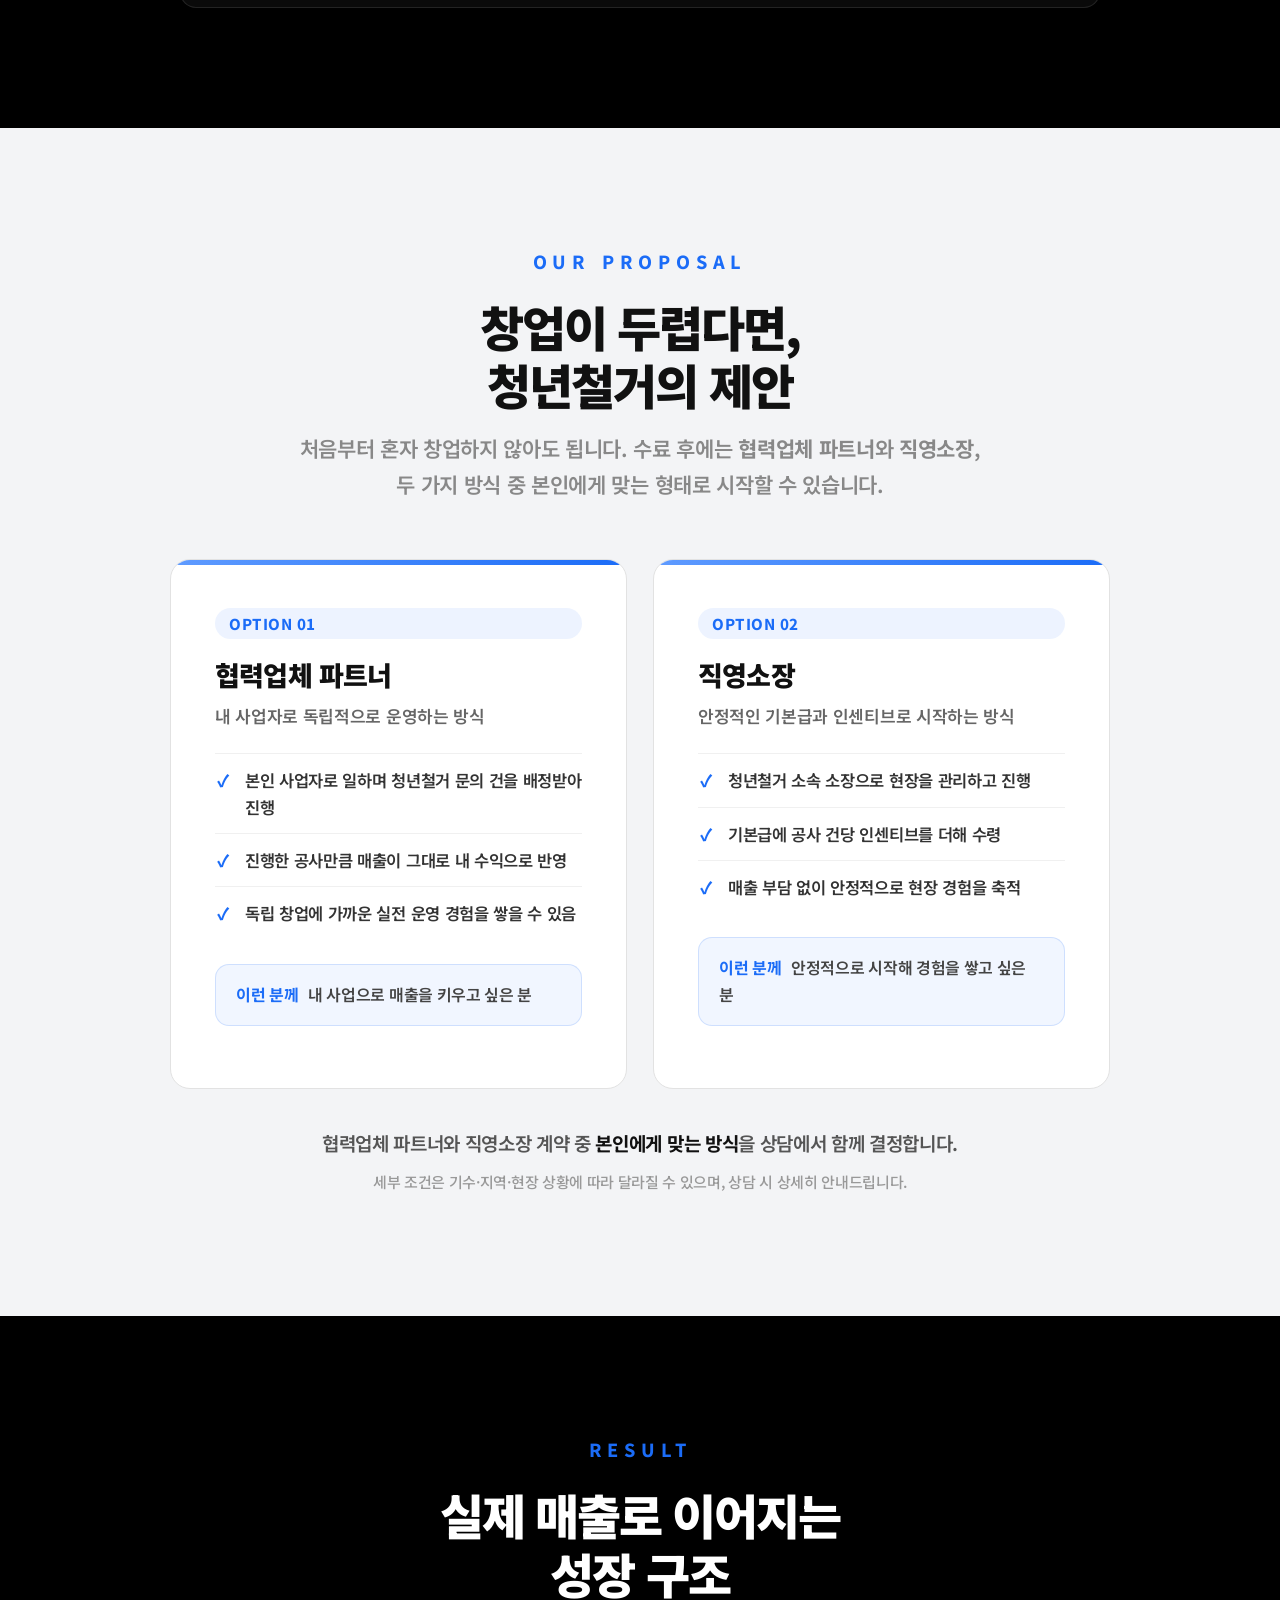
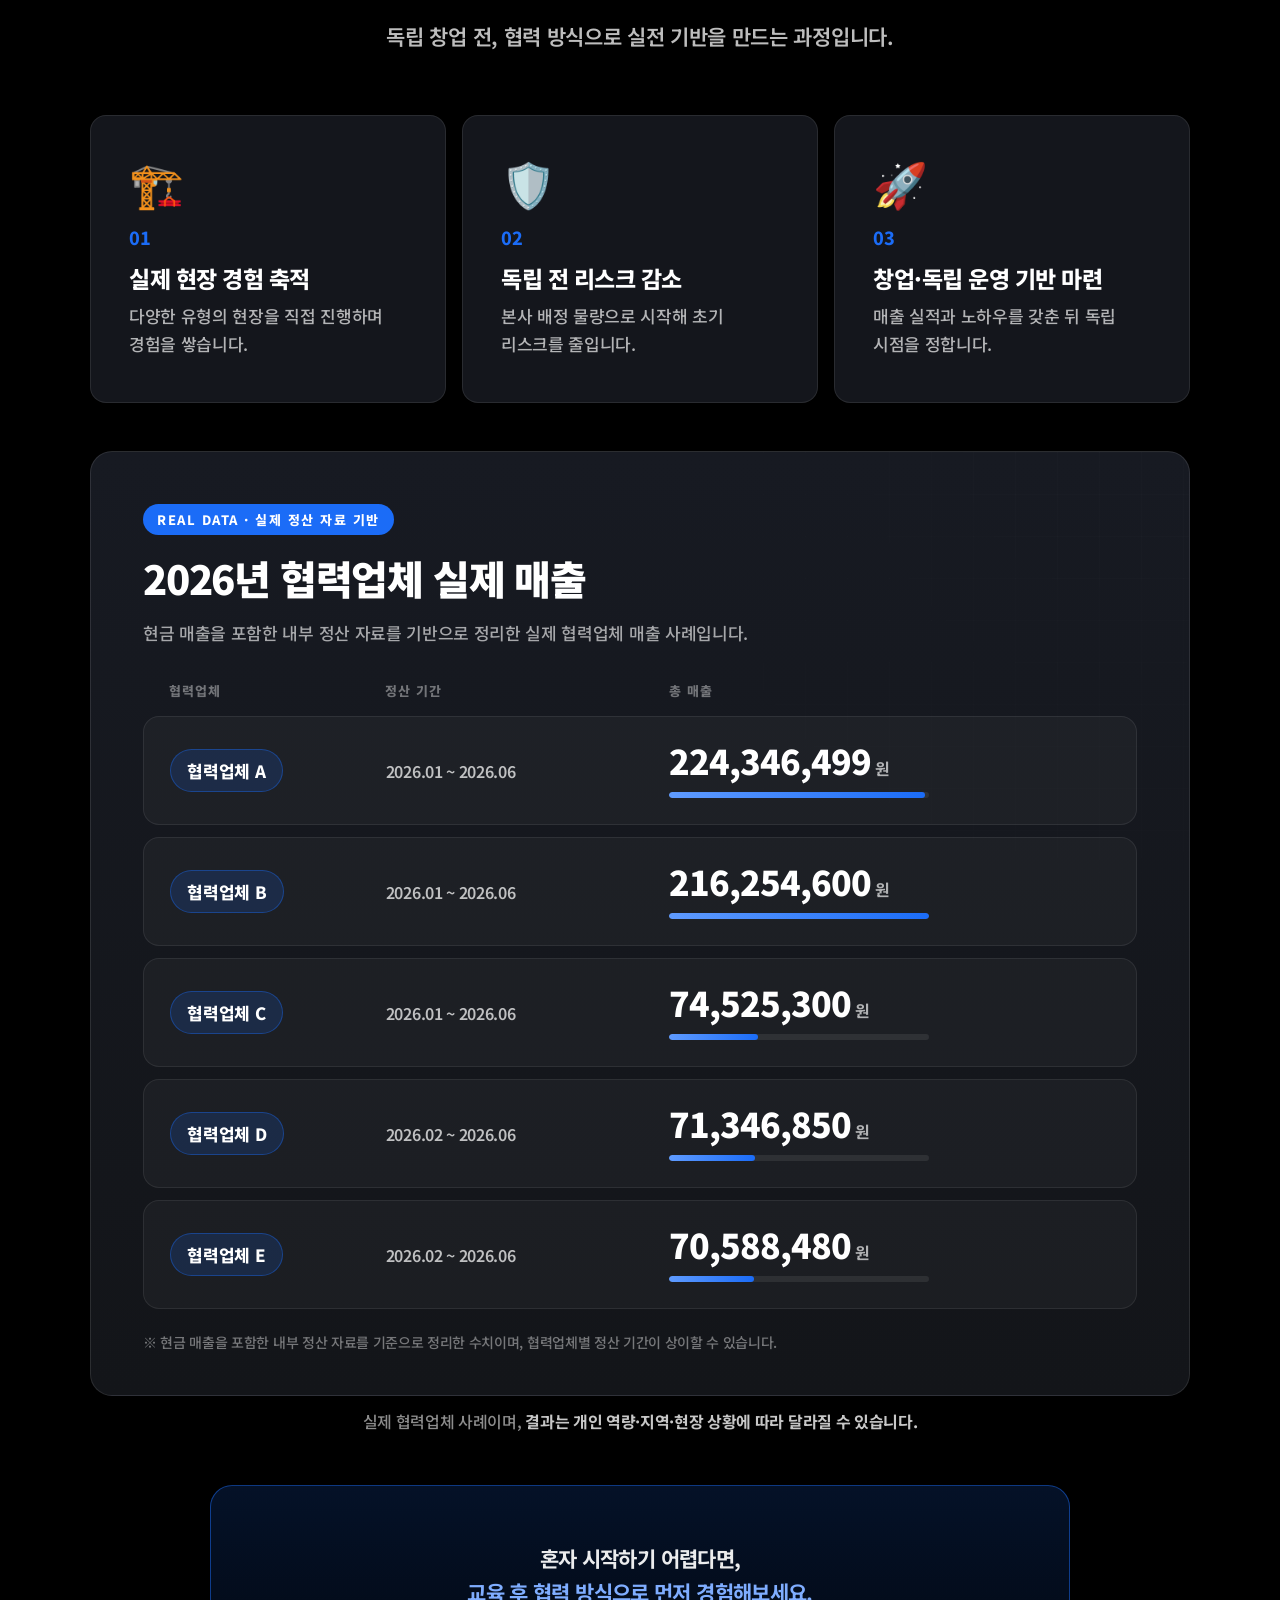
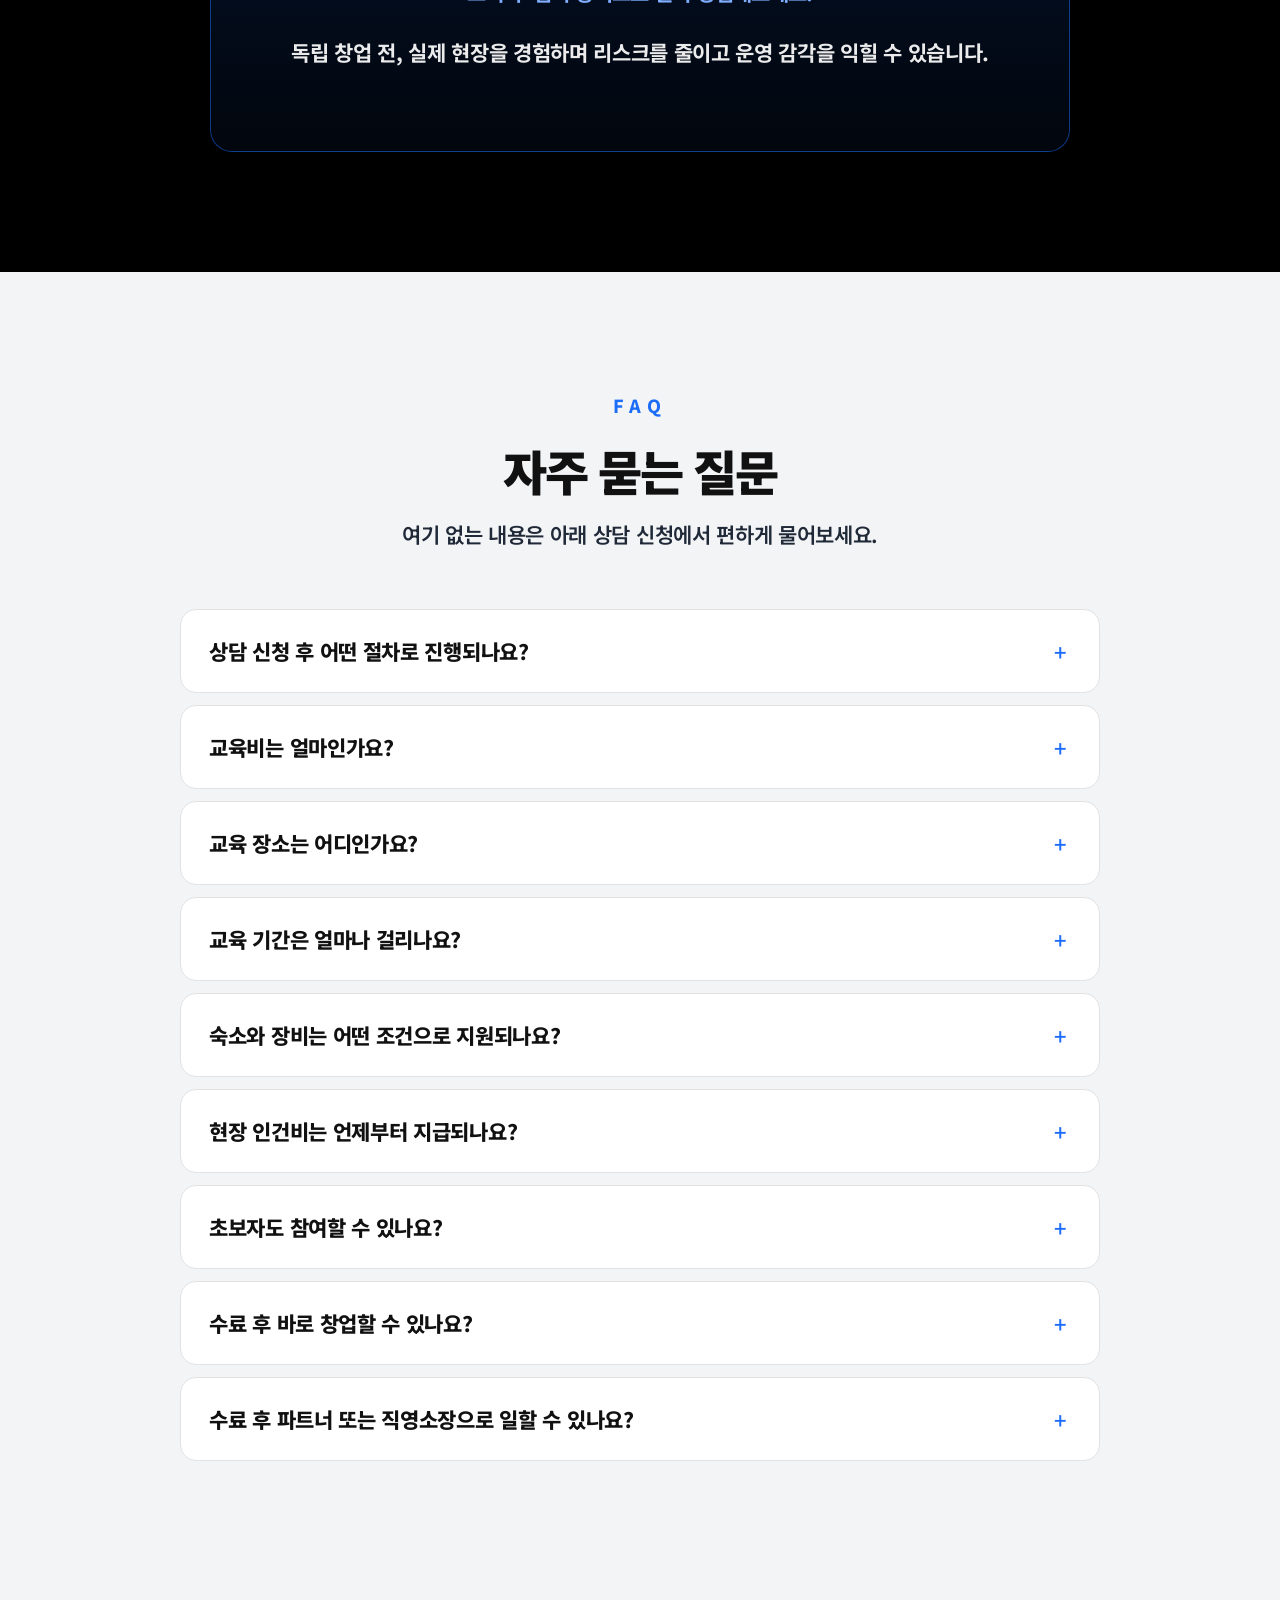
==== commit 97f9c21c: "Add files via upload" ====
--- a/index.html
+++ b/index.html
@@ -1857,7 +1857,7 @@
         </div>
         <div class="rev-row">
           <div class="rev-co"><span class="rev-tag">협력업체 D</span></div>
-          <div class="rev-period"><span class="rev-cell-label">정산 기간</span>2026.01 ~ 2026.06</div>
+          <div class="rev-period"><span class="rev-cell-label">정산 기간</span>2026.02 ~ 2026.06</div>
           <div class="rev-amount">
             <span class="rev-cell-label">총 매출</span>
             <span class="rev-value"><strong>71,346,850</strong><i>원</i></span>
@@ -1866,7 +1866,7 @@
         </div>
         <div class="rev-row">
           <div class="rev-co"><span class="rev-tag">협력업체 E</span></div>
-          <div class="rev-period"><span class="rev-cell-label">정산 기간</span>2026.01 ~ 2026.06</div>
+          <div class="rev-period"><span class="rev-cell-label">정산 기간</span>2026.02 ~ 2026.06</div>
           <div class="rev-amount">
             <span class="rev-cell-label">총 매출</span>
             <span class="rev-value"><strong>70,588,480</strong><i>원</i></span>
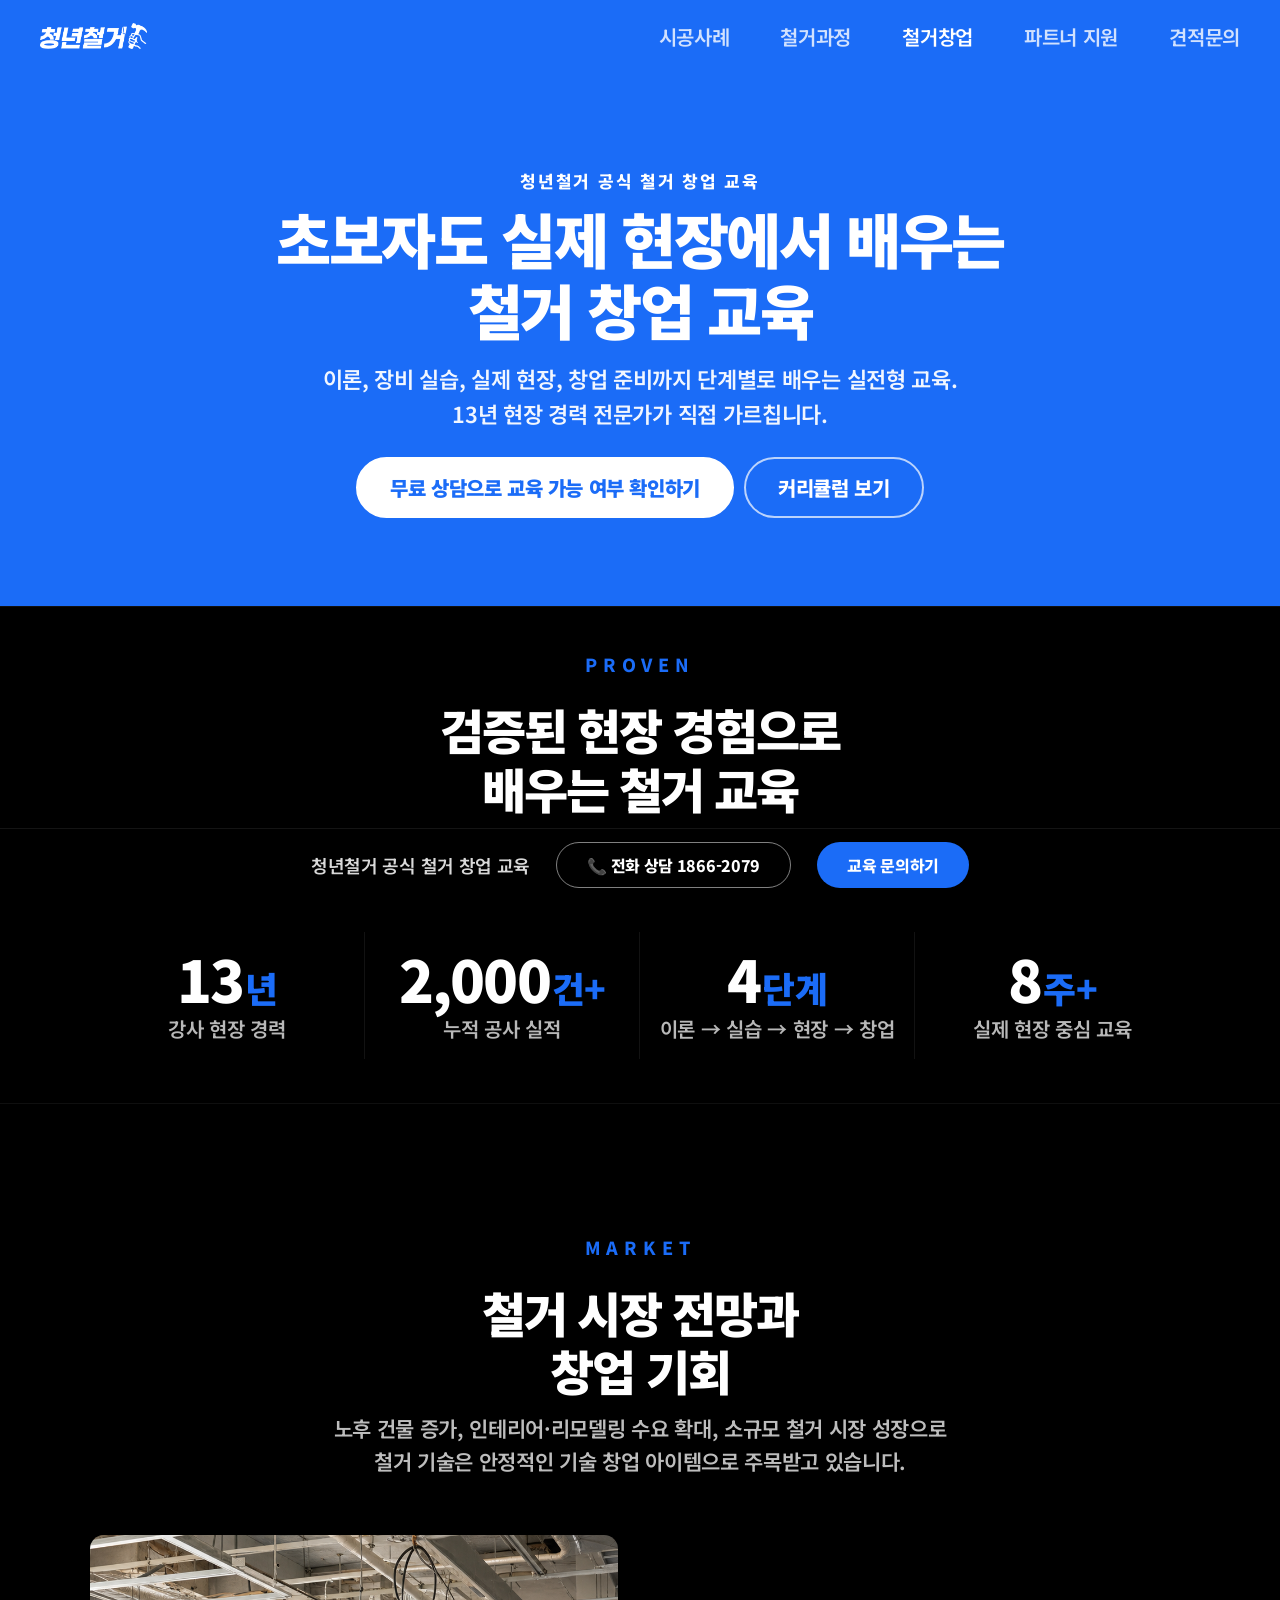
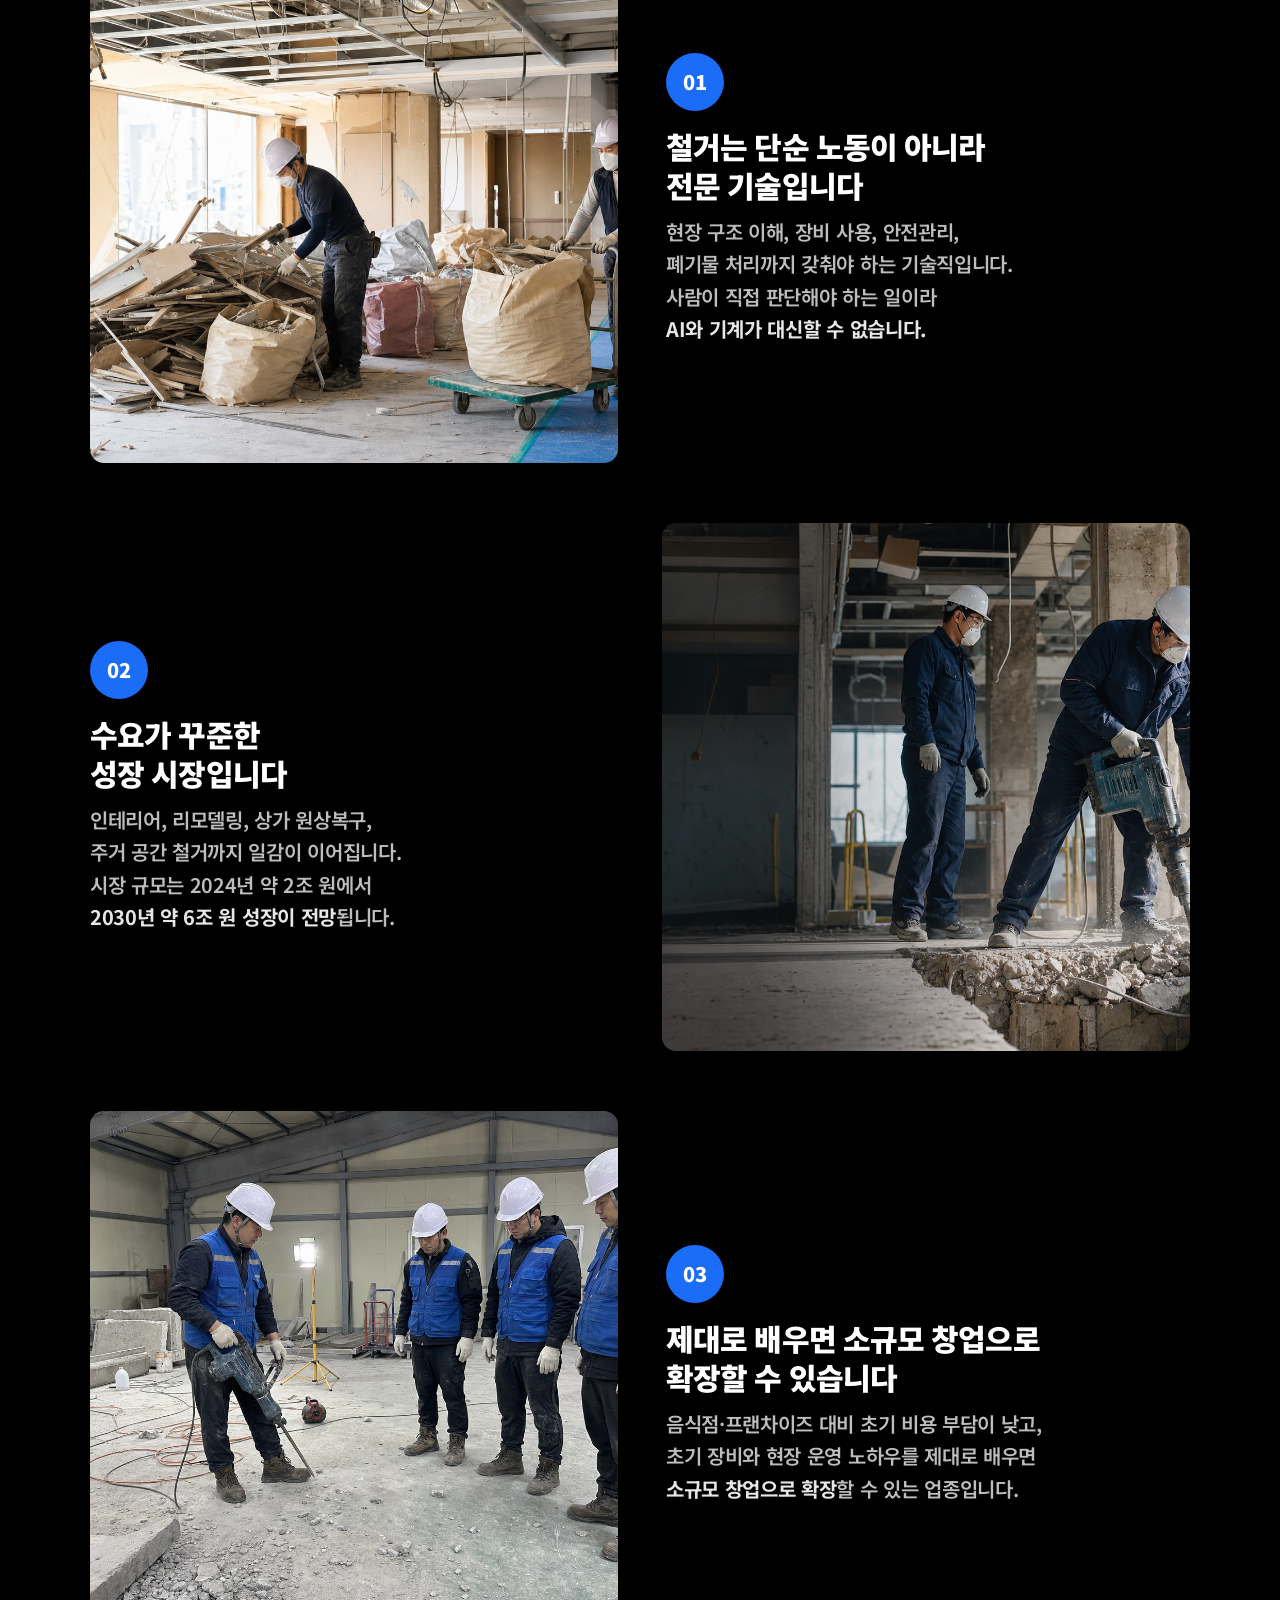
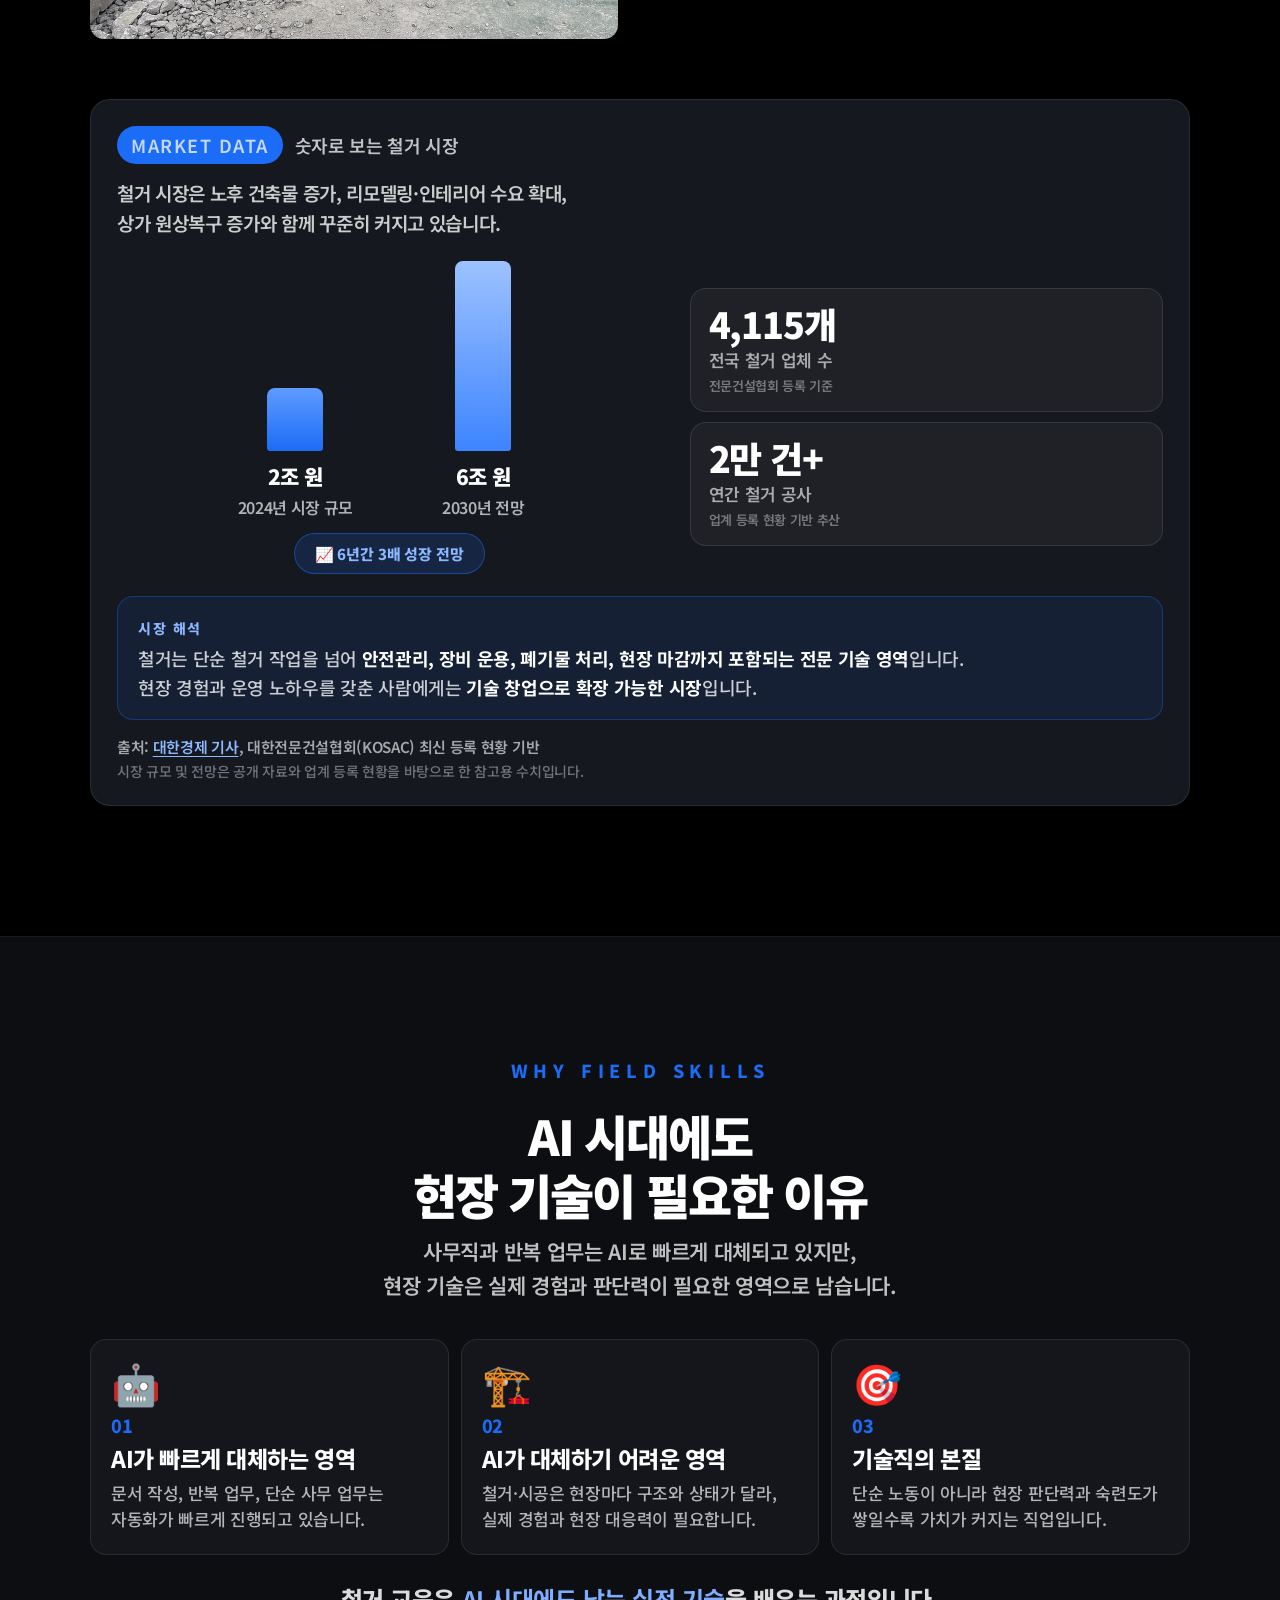
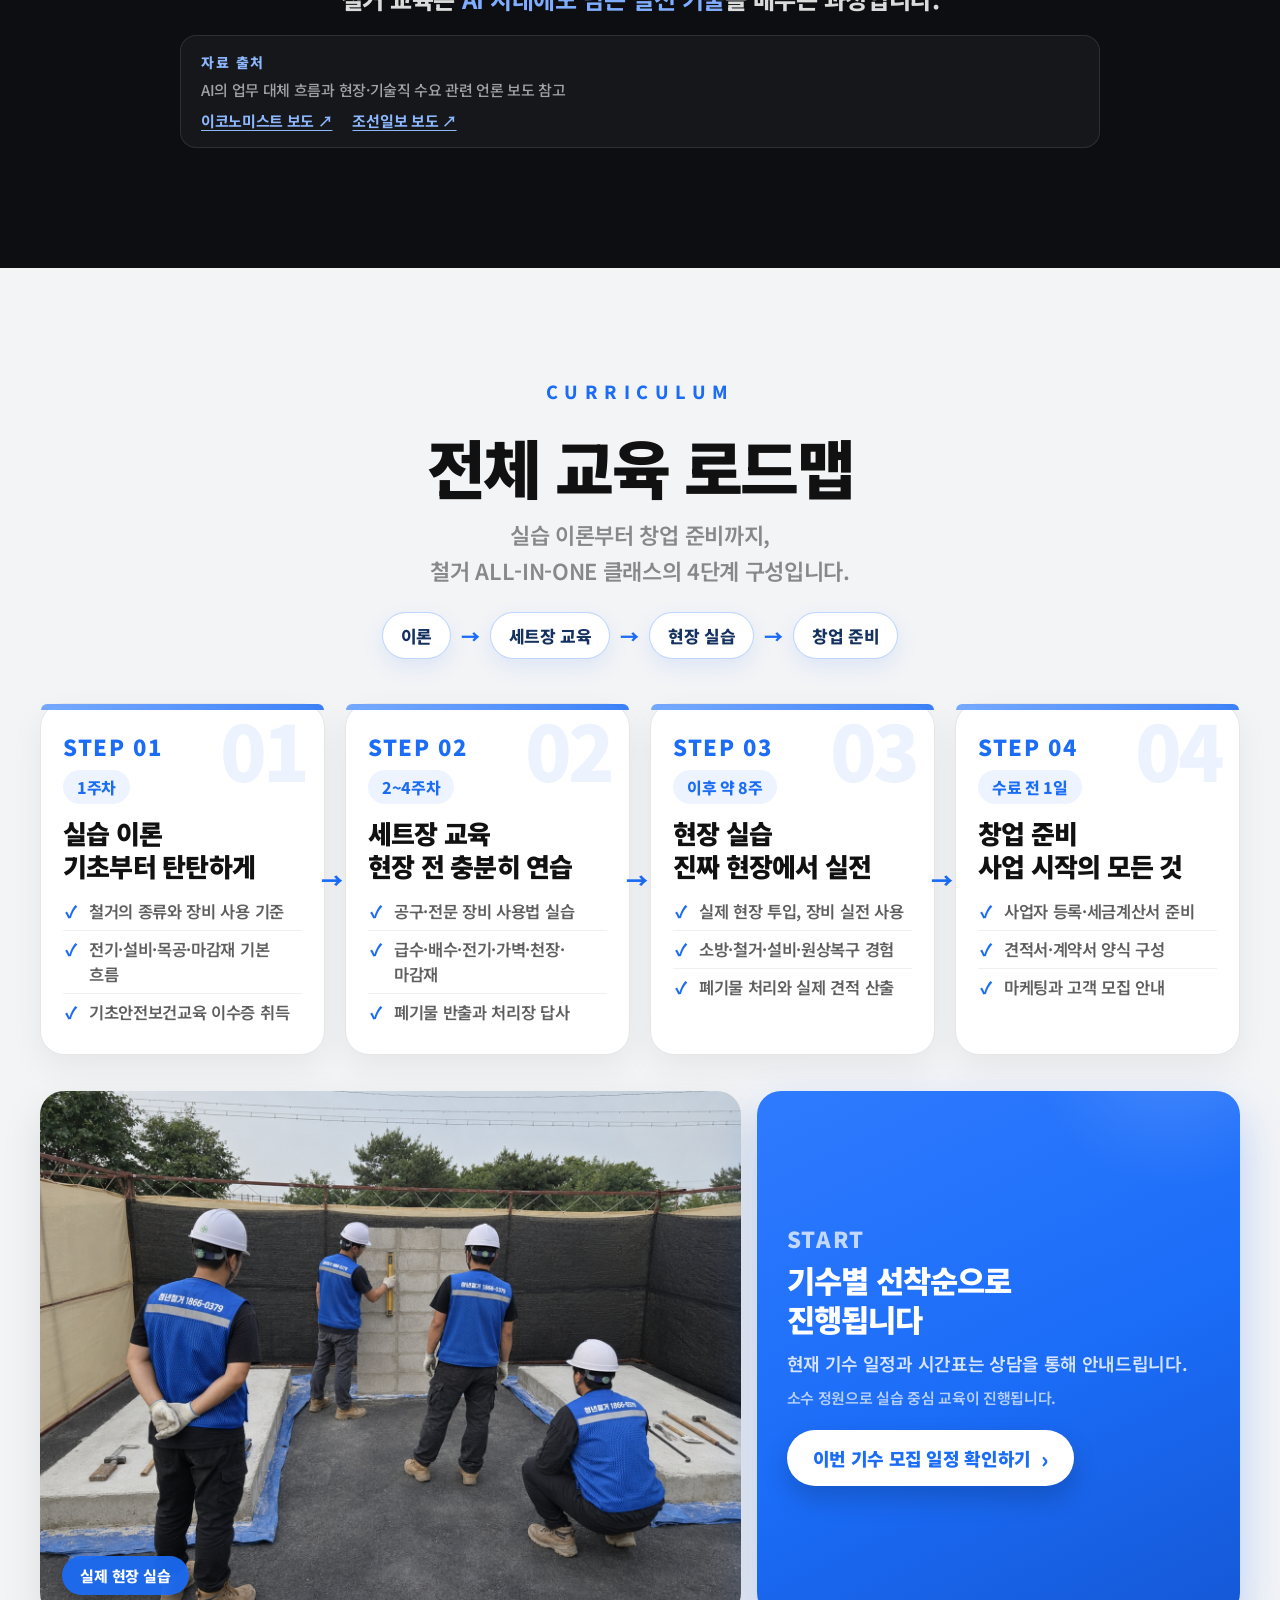
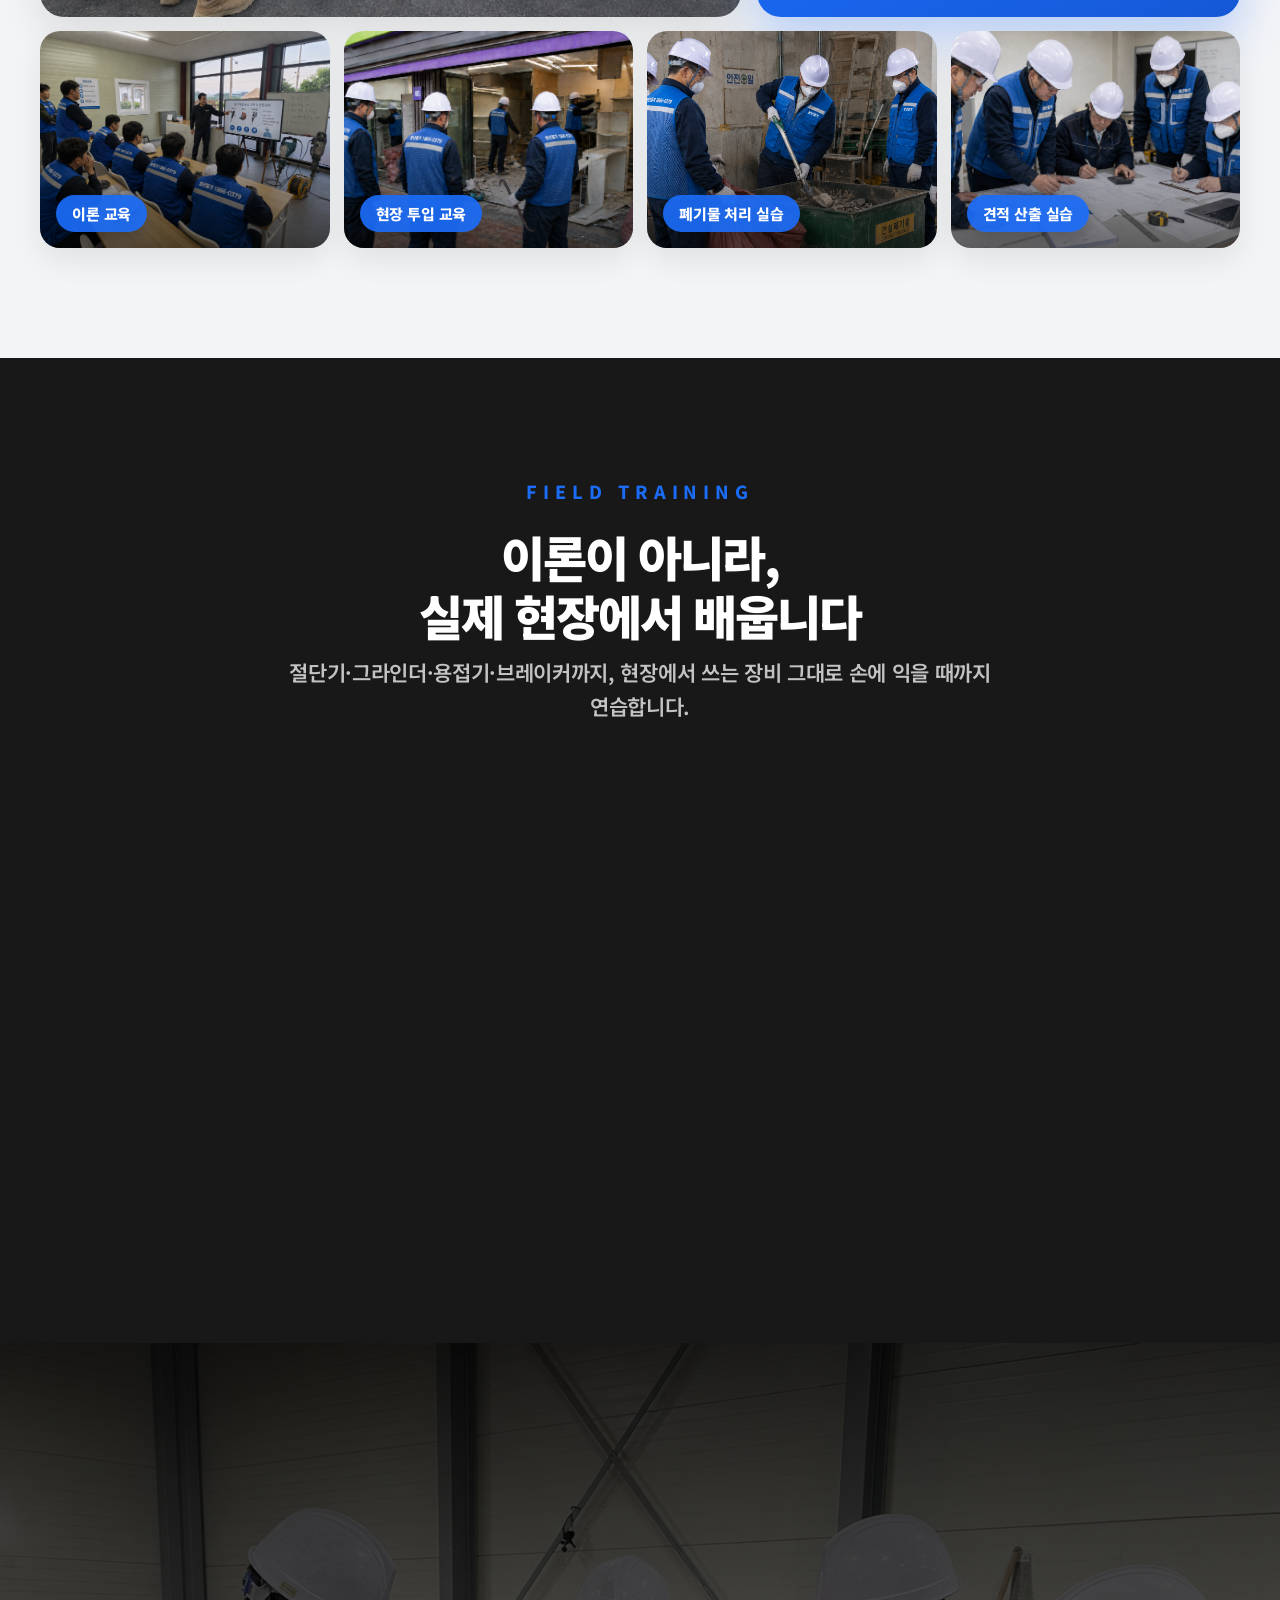
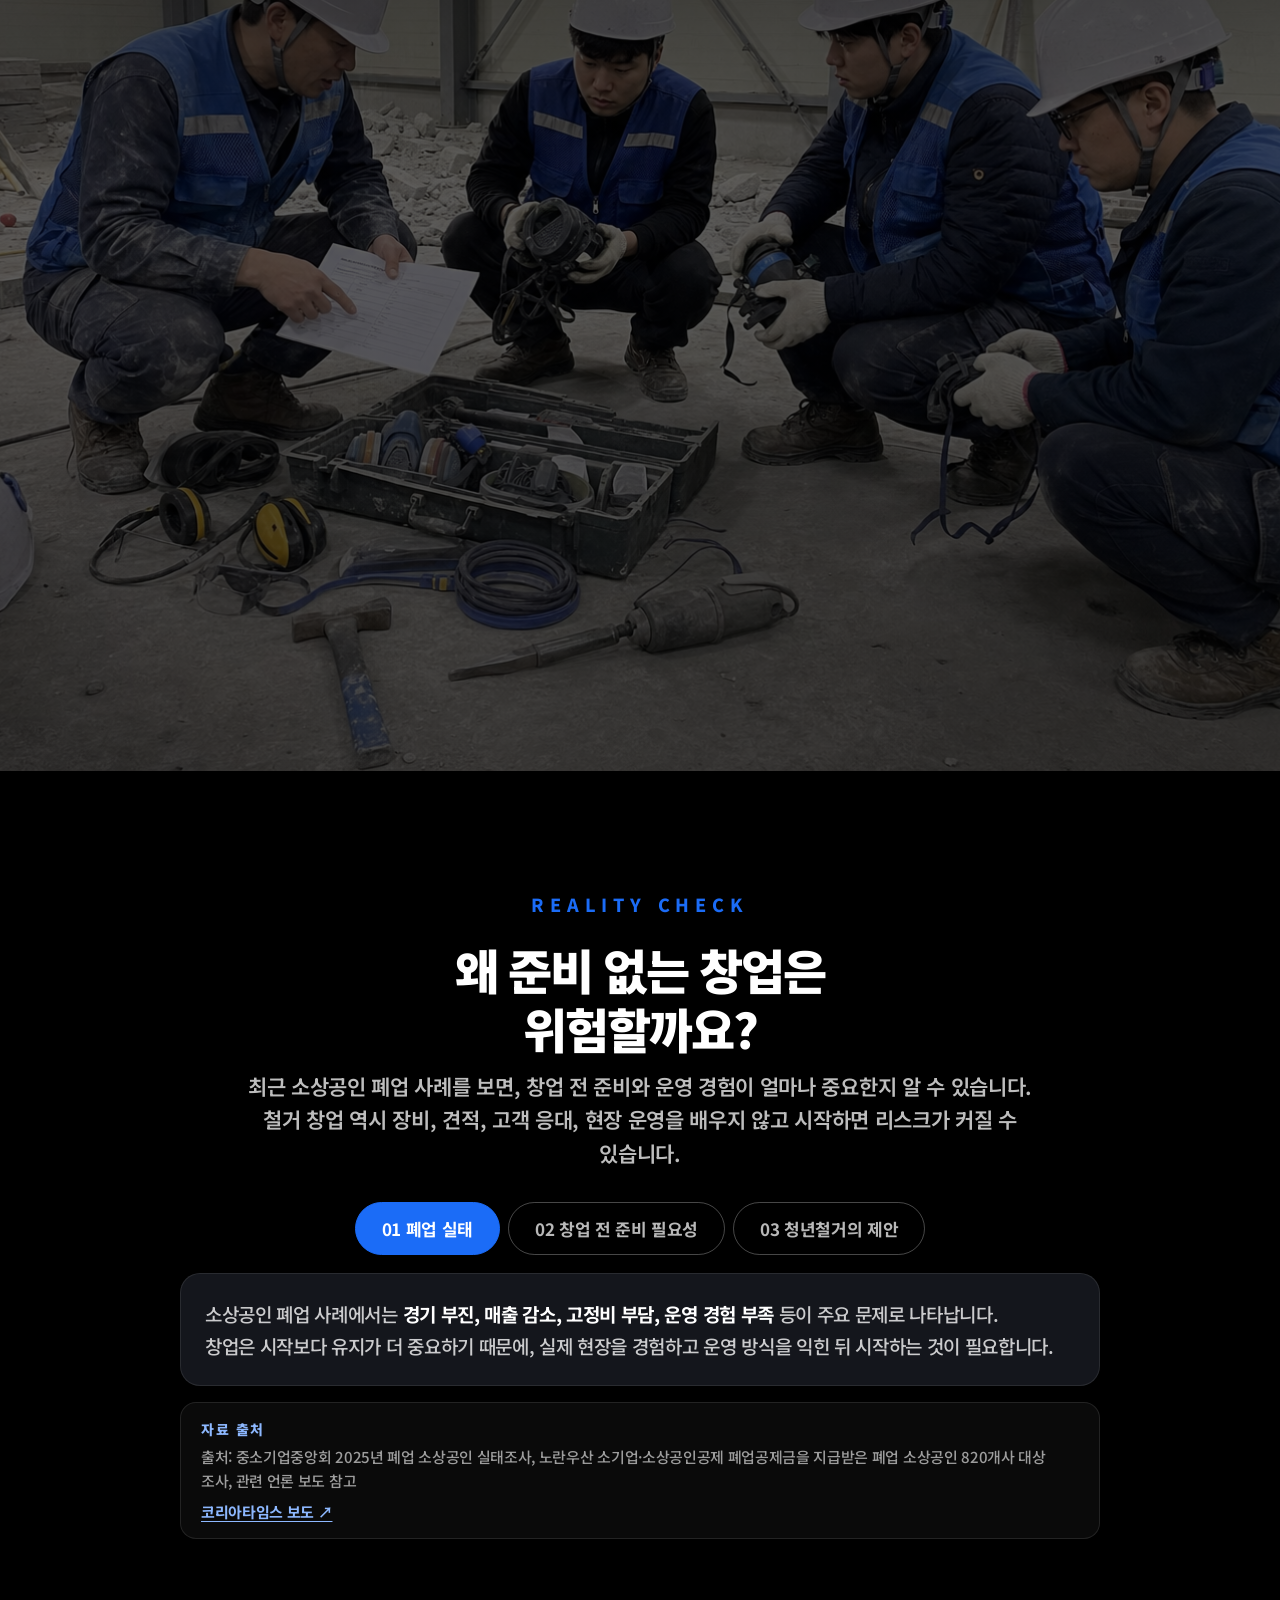
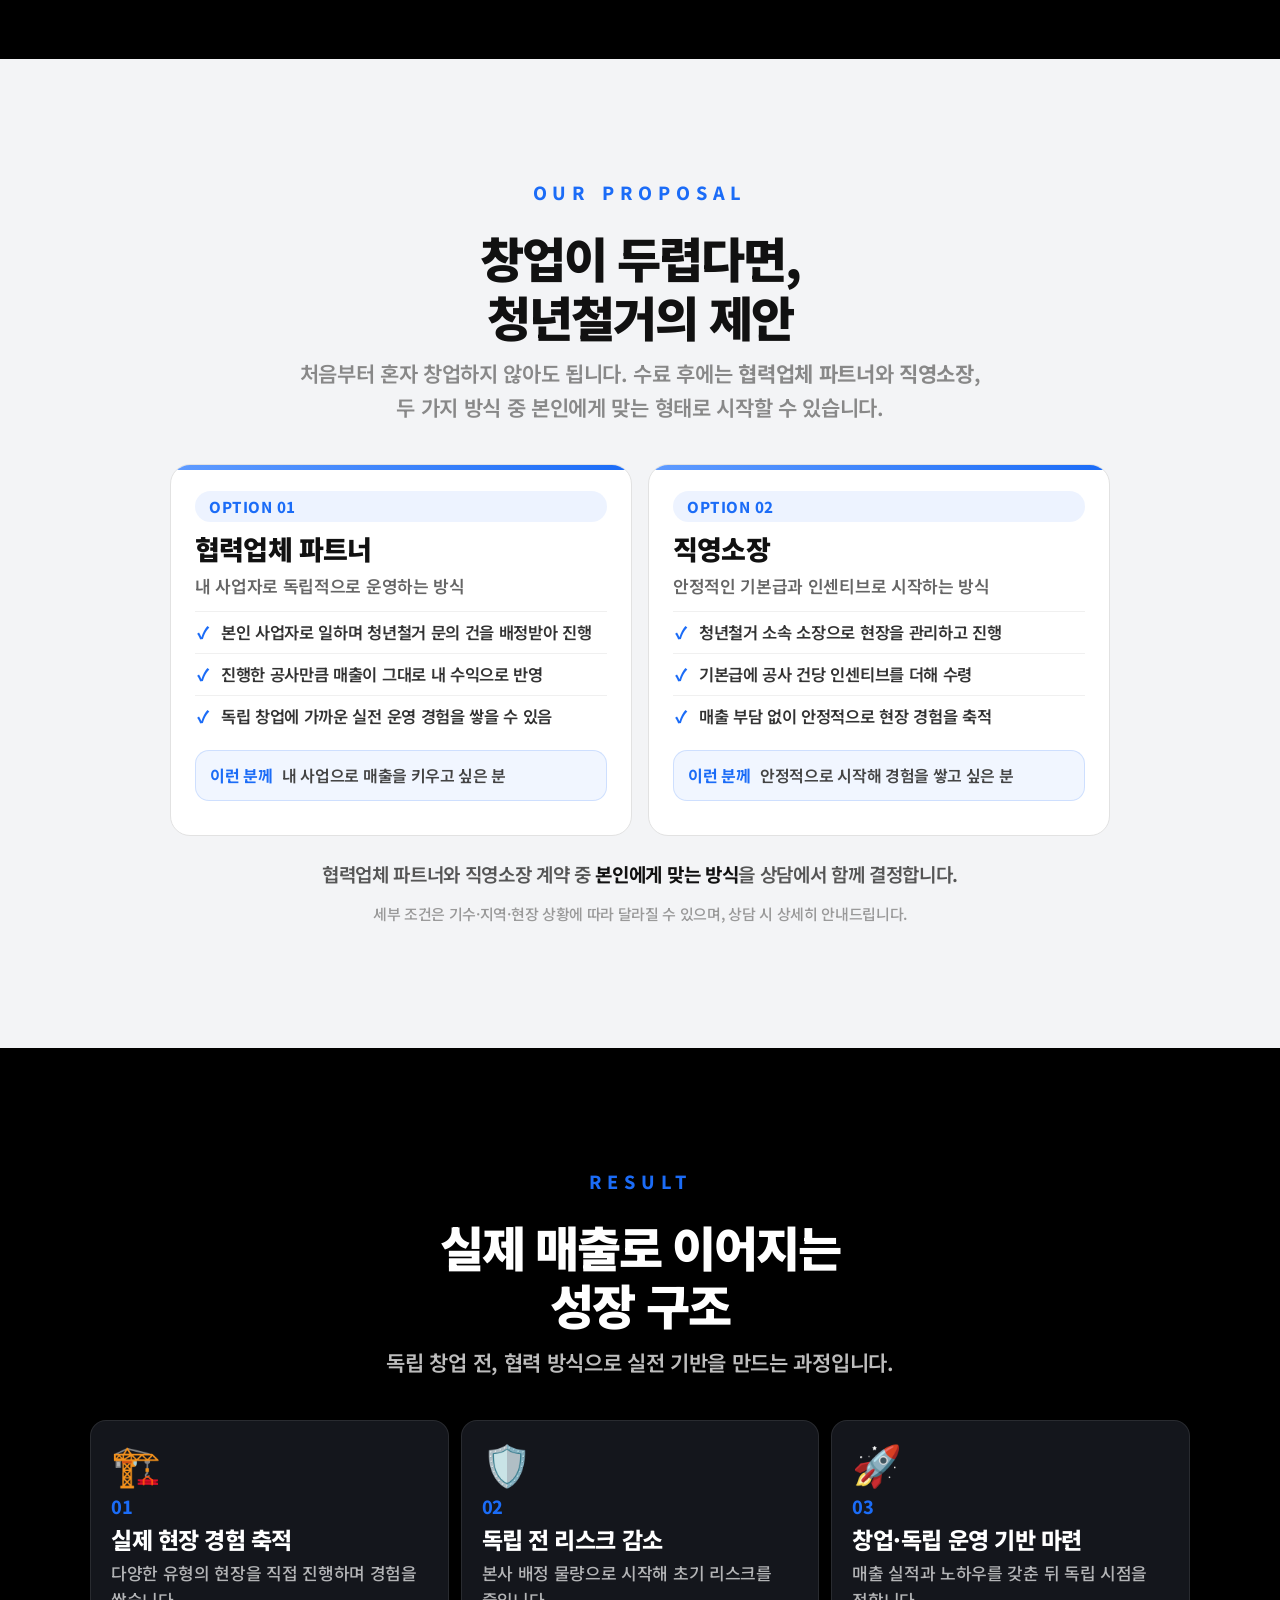
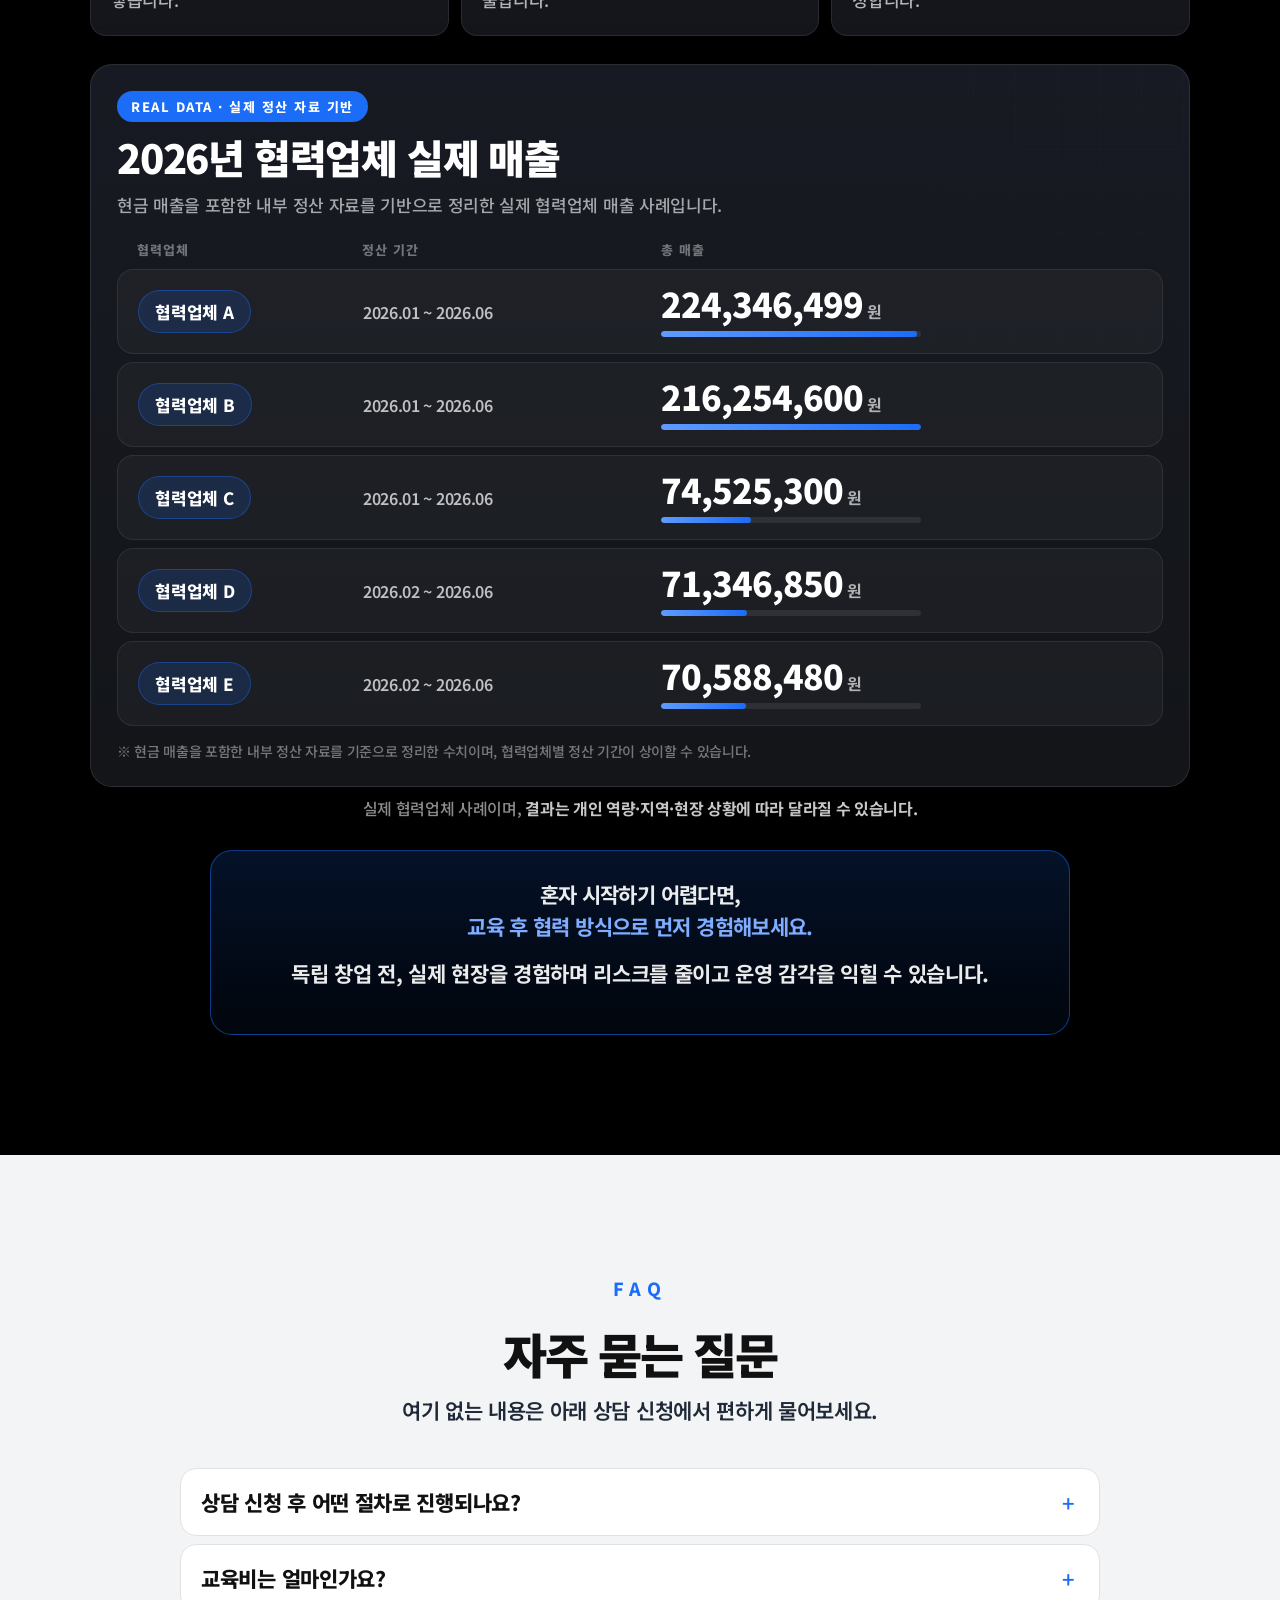
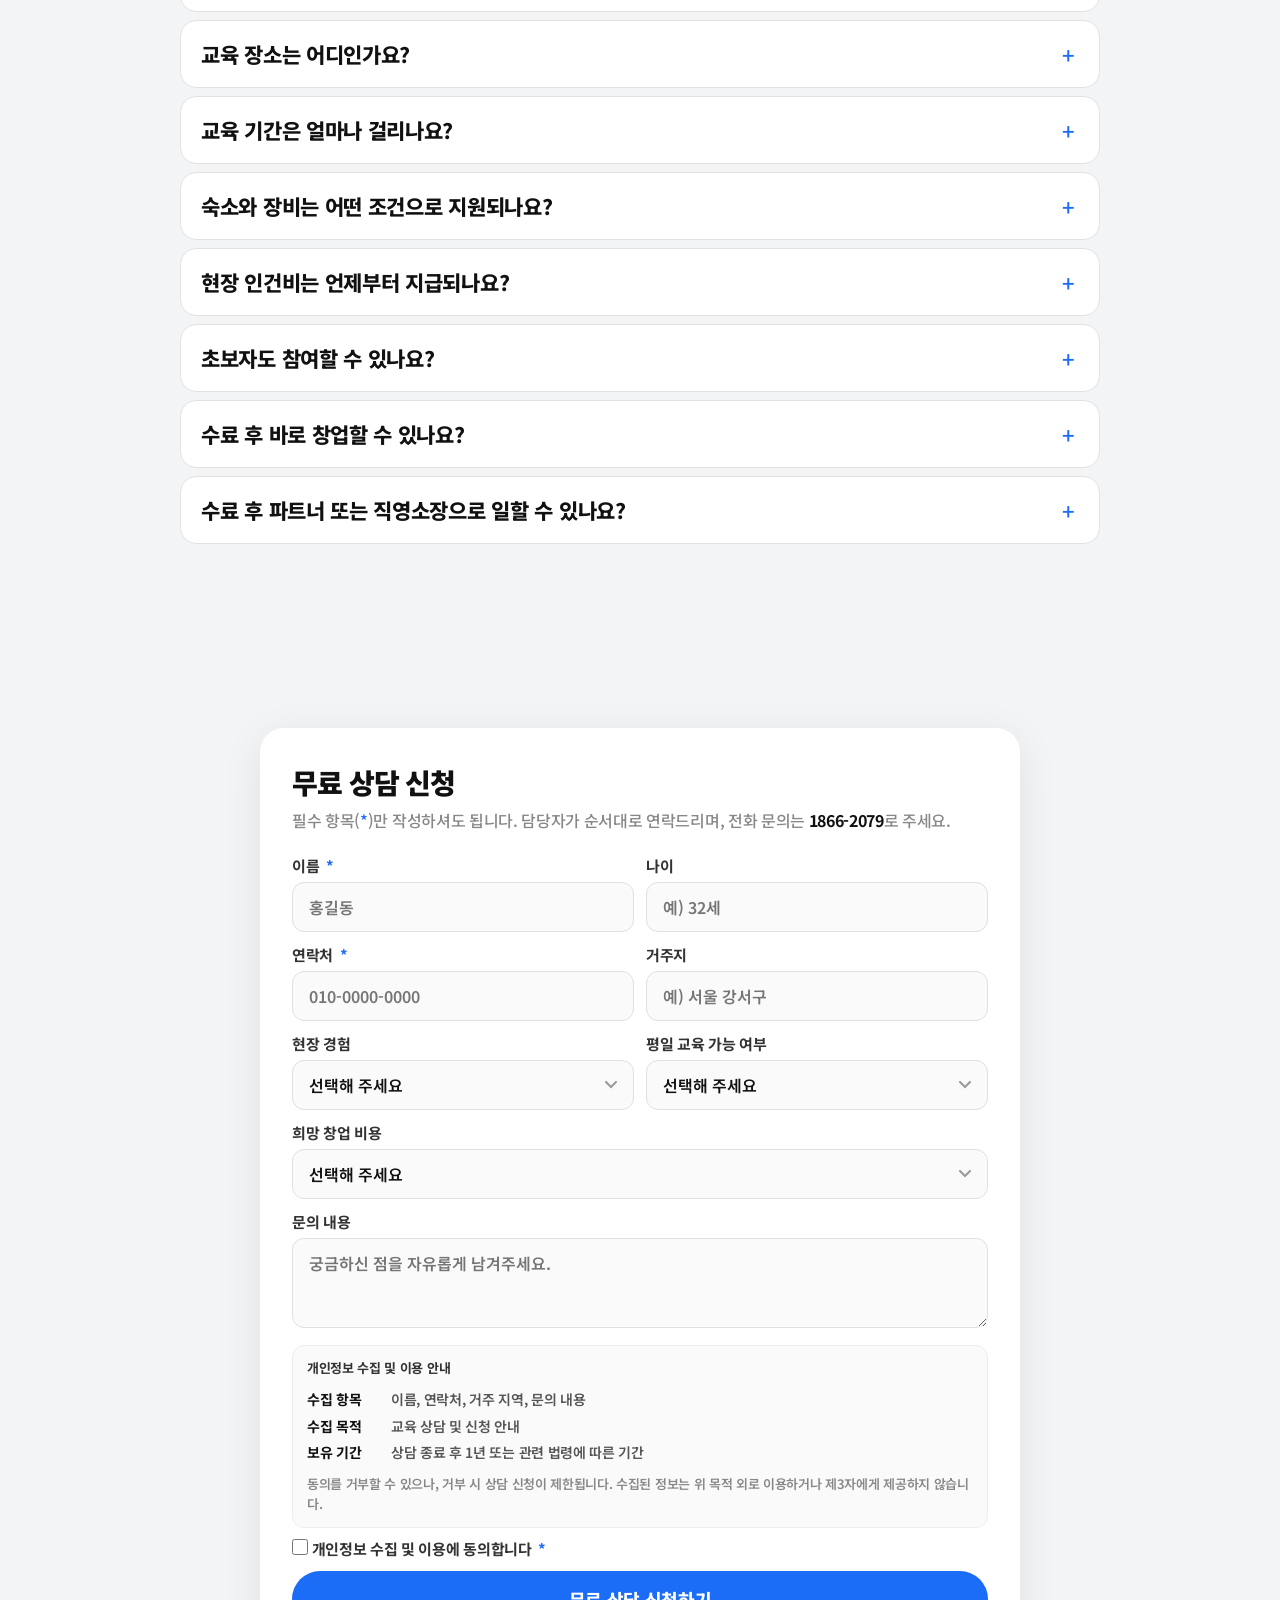
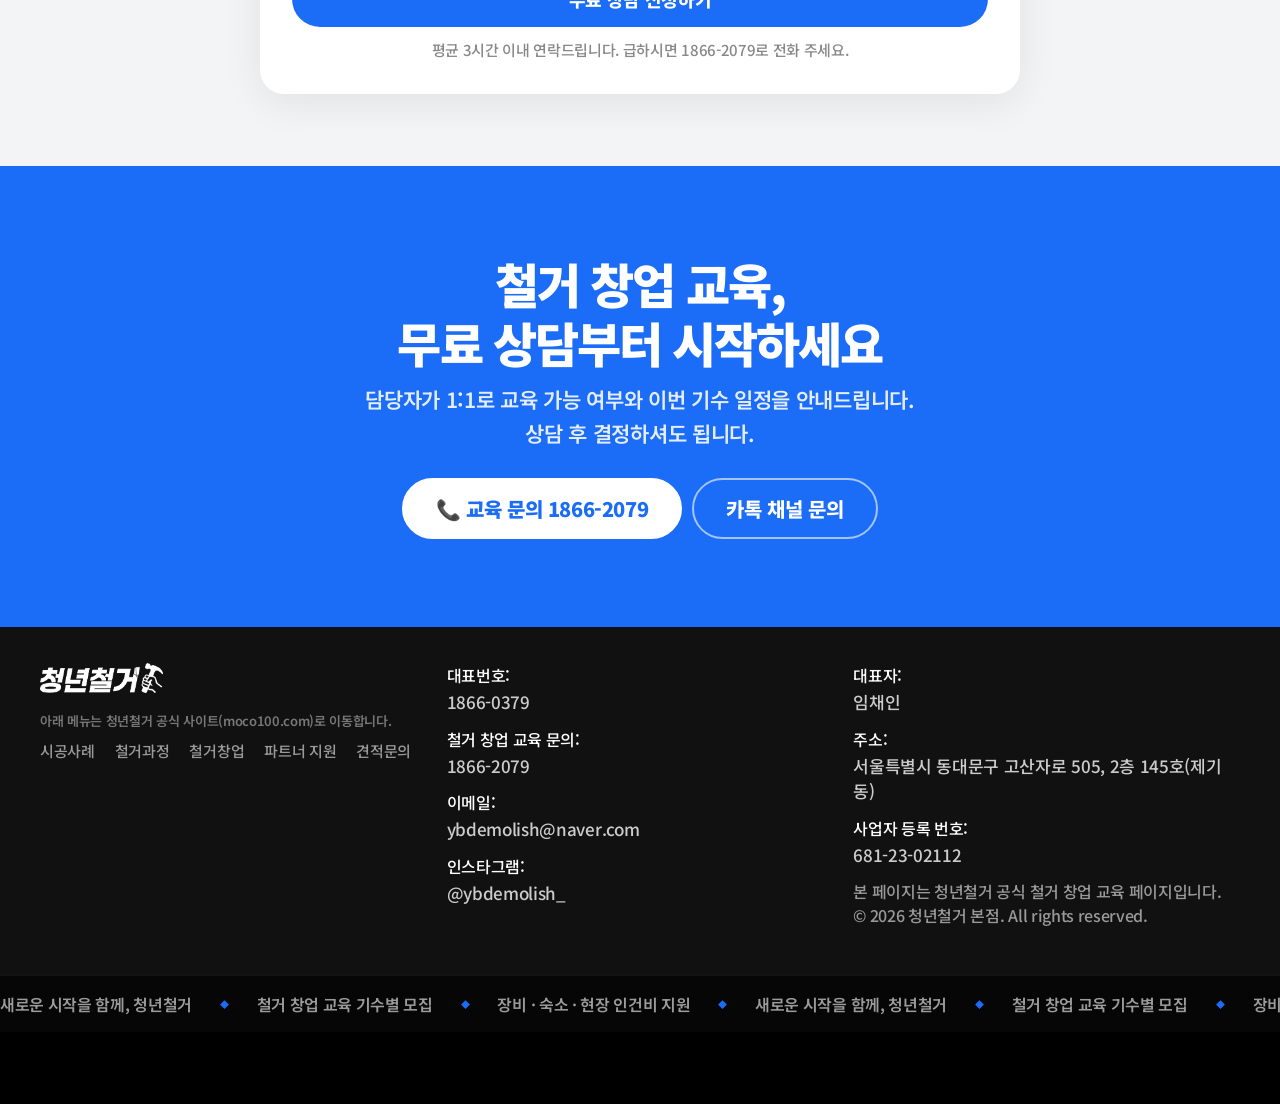
==== commit 68bc9629: "Add files via upload" ====
--- a/index.html
+++ b/index.html
@@ -1,5 +1,5 @@
 <!DOCTYPE html>
-<!-- build: edu-v18 (ai section + source split) -->
+<!-- build: edu-v19 (density pass: tighter card padding/gaps) -->
 <html lang="ko">
 <head>
 <meta charset="UTF-8">
@@ -117,7 +117,7 @@
 ══════════════════════════════════ */
 .btn-outline {
   display: inline-flex; align-items: center; justify-content: center;
-  padding: 19px 42px; border-radius: 100px;
+  padding: 14px 32px; border-radius: 100px;
   border: 2px solid rgba(255,255,255,0.7);
   font-size: 20px; font-weight: 800; color: #fff;
   letter-spacing: -0.3px; white-space: nowrap;
@@ -126,7 +126,7 @@
 .btn-outline:hover { border-color: #fff; background: rgba(255,255,255,0.08); }
 .btn-filled {
   display: inline-flex; align-items: center; justify-content: center;
-  padding: 19px 42px; border-radius: 100px;
+  padding: 14px 32px; border-radius: 100px;
   background: var(--blue); border: 2px solid var(--blue);
   font-size: 20px; font-weight: 800; color: #fff;
   letter-spacing: -0.3px; white-space: nowrap;
@@ -136,7 +136,7 @@
 .btn-filled:active { transform: translateY(0); }
 .btn-cta-white {
   display: inline-flex; align-items: center; justify-content: center;
-  padding: 19px 42px; border-radius: 100px;
+  padding: 14px 32px; border-radius: 100px;
   background: #fff; border: 2px solid #fff;
   font-size: 20px; font-weight: 900; color: var(--blue);
   letter-spacing: -0.4px; white-space: nowrap;
@@ -158,30 +158,30 @@
   font-size: 48px; font-weight: 900;
   letter-spacing: -0.04em; line-height: 1.22;
 }
-.sec-sub { font-size: 21px; font-weight: 600; color: var(--muted); line-height: 1.75; margin-top: 16px; word-break: keep-all; }
+.sec-sub { font-size: 21px; font-weight: 600; color: var(--muted); line-height: 1.6; margin-top: 12px; word-break: keep-all; }
 
 /* ══════════════════════════════════
    SUB HERO — 견적문의 서브페이지 패턴
 ══════════════════════════════════ */
 .sub-hero {
   background: var(--blue);
-  padding: 184px 40px 112px;
+  padding: 168px 40px 88px;
   text-align: center;
 }
 .sub-hero .eyebrow {
   font-size: 17px; font-weight: 800; letter-spacing: 0.1em;
   color: #fff; text-transform: uppercase;
-  margin-bottom: 16px; display: block;
+  margin-bottom: 10px; display: block;
 }
 .sub-hero h1 {
   font-size: 60px; font-weight: 900; color: #fff;
   letter-spacing: -0.04em; line-height: 1.18;
-  margin-bottom: 24px;
+  margin-bottom: 16px;
 }
 .sub-hero p {
   font-size: 22px; font-weight: 600; color: rgba(255,255,255,0.94);
-  line-height: 1.75; word-break: keep-all;
-  margin-bottom: 38px;
+  line-height: 1.6; word-break: keep-all;
+  margin-bottom: 26px;
 }
 .sub-hero-btns { display: flex; gap: 10px; justify-content: center; flex-wrap: wrap; }
 
@@ -192,7 +192,7 @@
   background: #000;
   border-top: 1px solid rgba(255,255,255,0.06);
   border-bottom: 1px solid rgba(255,255,255,0.06);
-  padding: 76px 24px;
+  padding: 44px 24px;
 }
 .counter-grid {
   display: grid; grid-template-columns: repeat(4, 1fr);
@@ -200,7 +200,7 @@
 }
 .counter-item {
   text-align: center;
-  padding: 26px 20px;
+  padding: 16px 14px;
   border-right: 1px solid rgba(255,255,255,0.07);
 }
 .counter-item:last-child { border-right: none; }
@@ -208,8 +208,8 @@
   font-size: clamp(30px, 4.5vw, 58px); font-weight: 900;
   letter-spacing: -0.03em;
   color: #fff;
-  line-height: 1;
-  margin-bottom: 10px;
+  line-height: 1.05;
+  margin-bottom: 6px;
   white-space: nowrap;
 }
 .counter-num span {
@@ -219,16 +219,16 @@
   margin-left: 2px;
   letter-spacing: -0.02em;
 }
-.counter-label { font-size: 20px; color: rgba(255,255,255,0.72); font-weight: 600; margin-top: 8px; }
+.counter-label { font-size: 20px; color: rgba(255,255,255,0.72); font-weight: 600; margin-top: 0; line-height: 1.4; }
 
 /* ══════════════════════════════════
    POINT SECTION — moco100.com 동일
 ══════════════════════════════════ */
 .sec-point { background: var(--black); padding: 130px 0; }
-.sec-point-head { text-align: center; margin-bottom: 90px; }
+.sec-point-head { text-align: center; margin-bottom: 56px; }
 .point-item {
   display: flex; align-items: center;
-  gap: 80px; margin-bottom: 90px;
+  gap: 48px; margin-bottom: 60px;
 }
 .point-item:last-child { margin-bottom: 0; }
 .point-item.rev { flex-direction: row-reverse; }
@@ -245,13 +245,13 @@
   width: 58px; height: 58px; border-radius: 50%;
   background: var(--blue); color: #fff;
   font-size: 20px; font-weight: 900;
-  margin-bottom: 30px;
+  margin-bottom: 16px;
 }
 .pi-text h3 {
   font-size: 30px; font-weight: 900; line-height: 1.32;
-  letter-spacing: -0.03em; margin-bottom: 16px;
-}
-.pi-text p { font-size: 20px; font-weight: 600; color: var(--muted); line-height: 1.8; word-break: keep-all; }
+  letter-spacing: -0.03em; margin-bottom: 10px;
+}
+.pi-text p { font-size: 20px; font-weight: 600; color: var(--muted); line-height: 1.62; word-break: keep-all; }
 .pi-text p strong { color: rgba(255,255,255,0.9); font-weight: 700; }
 
 /* ══════════════════════════════════
@@ -261,24 +261,24 @@
 .sec-steps .sec-label { color: var(--blue); }
 .sec-steps .sec-title { color: #111; }
 .sec-steps .sec-sub { color: #888; }
-.steps-head { text-align: center; margin-bottom: 56px; }
+.steps-head { text-align: center; margin-bottom: 40px; }
 .steps-grid {
   display: grid; grid-template-columns: repeat(3, 1fr);
-  gap: 20px;
+  gap: 14px;
 }
 .step-cell {
-  padding: 56px 48px;
+  padding: 24px 22px;
   background: #fff;
   border-radius: 20px;
   border: 1px solid #e2e2e2;
   transition: background 0.3s, box-shadow 0.2s;
-  min-height: 290px;
+  min-height: 0;
 }
 .step-cell:not(.on):hover { background: #f4f7ff; box-shadow: 0 4px 16px rgba(27,108,247,0.08); }
 .step-cell.on { background: var(--blue); border-color: var(--blue); }
-.step-num { font-size: 19px; font-weight: 800; color: var(--blue); letter-spacing: 1.8px; margin-bottom: 16px; }
+.step-num { font-size: 19px; font-weight: 800; color: var(--blue); letter-spacing: 1.8px; margin-bottom: 8px; }
 .step-cell.on .step-num { color: rgba(255,255,255,0.6); }
-.step-cell h4 { font-size: 24px; font-weight: 800; color: #111; line-height: 1.4; margin-bottom: 14px; letter-spacing: -0.02em; }
+.step-cell h4 { font-size: 24px; font-weight: 800; color: #111; line-height: 1.3; margin-bottom: 8px; letter-spacing: -0.02em; }
 .step-cell.on h4 { color: #fff; }
 .step-cell p { font-size: 18px; font-weight: 600; color: #777; line-height: 1.68; word-break: keep-all; }
 .step-cell.on p { color: rgba(255,255,255,0.78); }
@@ -304,14 +304,14 @@
 ══════════════════════════════════ */
 .sec-pdark { background: #181818; padding: 120px 0; }
 .sec-pdark .sec-label { color: var(--blue); }
-.pdark-head { text-align: center; margin-bottom: 60px; }
+.pdark-head { text-align: center; margin-bottom: 40px; }
 .pdark-head .sec-title { font-size: 48px; }
-.pdark-cards { display: grid; grid-template-columns: repeat(3, 1fr); gap: 20px; }
+.pdark-cards { display: grid; grid-template-columns: repeat(3, 1fr); gap: 14px; }
 .pd-card {
   border-radius: 20px; overflow: hidden;
-  min-height: 560px; position: relative;
+  min-height: 460px; position: relative;
   display: flex; flex-direction: column;
-  justify-content: flex-end; padding: 36px 34px;
+  justify-content: flex-end; padding: 24px 22px;
   transition: transform 0.3s;
 }
 .pd-card:hover { transform: translateY(-6px); }
@@ -326,24 +326,24 @@
   background: linear-gradient(180deg, rgba(0,0,0,0) 40%, rgba(0,0,0,0.72) 100%);
 }
 .pd-card-body { position: relative; z-index: 1; }
-.pd-card-sub { font-size: 19px; font-weight: 600; color: rgba(255,255,255,0.85); line-height: 1.7; margin-bottom: 15px; word-break: keep-all; }
+.pd-card-sub { font-size: 19px; font-weight: 600; color: rgba(255,255,255,0.85); line-height: 1.55; margin-bottom: 8px; word-break: keep-all; }
 .pd-card-title { font-size: 28px; font-weight: 900; }
 .pd-bar { width: 28px; height: 3px; background: var(--blue); margin-bottom: 14px; border-radius: 2px; }
 .pd-card-white {
   border-radius: 20px; overflow: hidden;
-  background: #fff; min-height: 560px;
+  background: #fff; min-height: 0;
   display: flex; flex-direction: column;
   transition: transform 0.3s, box-shadow 0.3s;
 }
 .pd-card-white:hover { transform: translateY(-6px); box-shadow: 0 16px 40px rgba(0,0,0,0.18); }
-.pd-white-top { padding: 38px 34px 26px; }
+.pd-white-top { padding: 22px 22px 18px; }
 .pd-white-top h3 {
   font-size: 28px; font-weight: 900; color: #111;
-  margin-bottom: 12px; letter-spacing: -0.5px;
-}
-.pd-white-top .bar { width: 28px; height: 3px; background: var(--blue); margin-bottom: 16px; border-radius: 2px; }
-.pd-white-top p { font-size: 18px; font-weight: 600; color: #5f5f5f; line-height: 1.75; word-break: keep-all; }
-.pd-white-photo { flex: 1; min-height: 280px; overflow: hidden; }
+  margin-bottom: 8px; letter-spacing: -0.5px;
+}
+.pd-white-top .bar { width: 28px; height: 3px; background: var(--blue); margin-bottom: 10px; border-radius: 2px; }
+.pd-white-top p { font-size: 18px; font-weight: 600; color: #5f5f5f; line-height: 1.6; word-break: keep-all; }
+.pd-white-photo { flex: 1; min-height: 250px; overflow: hidden; }
 .pd-white-photo img { width: 100%; height: 100%; object-fit: cover; display: block; transition: transform 0.5s; }
 .pd-card-white:hover .pd-white-photo img { transform: scale(1.05); }
 
@@ -360,22 +360,22 @@
   background: linear-gradient(180deg, rgba(0,0,0,0.86) 0%, rgba(0,0,0,0.62) 42%, rgba(0,0,0,0.72) 100%);
 }
 .sec-safety > .wrap { position: relative; z-index: 1; }
-.safety-head { text-align: center; margin-bottom: 60px; }
+.safety-head { text-align: center; margin-bottom: 40px; }
 .safety-head .sec-title { text-shadow: 0 2px 18px rgba(0,0,0,0.55); }
 .safety-head .sec-title span { color: #8db8ff; }
 .safety-head .sec-sub { color: rgba(255,255,255,0.82); text-shadow: 0 1px 10px rgba(0,0,0,0.5); }
-.safety-grid { display: grid; grid-template-columns: repeat(3, 1fr); gap: 22px; }
+.safety-grid { display: grid; grid-template-columns: repeat(3, 1fr); gap: 14px; }
 .safety-item {
   text-align: center;
   background: rgba(13, 24, 54, 0.88);
   border: 1px solid rgba(27, 108, 247, 0.4);
   border-radius: 20px;
-  padding: 54px 36px 50px;
-}
-.safety-n { font-size: 19px; font-weight: 800; color: var(--blue); letter-spacing: 1.8px; margin-bottom: 20px; }
-.safety-icon { font-size: 56px; line-height: 1; margin: 0 auto 26px; }
-.safety-item h4 { font-size: 22px; font-weight: 800; line-height: 1.45; margin-bottom: 14px; }
-.safety-item p { font-size: 18px; font-weight: 600; color: rgba(255,255,255,0.78); line-height: 1.7; word-break: keep-all; }
+  padding: 24px 22px 22px;
+}
+.safety-n { font-size: 19px; font-weight: 800; color: var(--blue); letter-spacing: 1.8px; margin-bottom: 8px; }
+.safety-icon { font-size: 48px; line-height: 1; margin: 0 auto 12px; }
+.safety-item h4 { font-size: 22px; font-weight: 800; line-height: 1.3; margin-bottom: 6px; }
+.safety-item p { font-size: 18px; font-weight: 600; color: rgba(255,255,255,0.78); line-height: 1.55; word-break: keep-all; }
 
 /* ══════════════════════════════════
    CAREER — 수료 후 진로 (steps 카드 스타일 재사용)
@@ -384,28 +384,28 @@
 .sec-career .sec-label { color: var(--blue); }
 .sec-career .sec-title { color: #111; }
 .sec-career .sec-sub { color: #888; }
-.career-head { text-align: center; margin-bottom: 56px; }
-.career-grid { display: grid; grid-template-columns: repeat(2, 1fr); gap: 20px; }
+.career-head { text-align: center; margin-bottom: 40px; }
+.career-grid { display: grid; grid-template-columns: repeat(2, 1fr); gap: 14px; }
 .career-card {
   background: #fff;
   border: 1px solid #e2e2e2;
   border-radius: 20px;
-  padding: 56px 52px;
+  padding: 26px 24px;
   transition: background 0.3s, box-shadow 0.2s;
 }
 .career-card:hover { background: #f4f7ff; box-shadow: 0 4px 16px rgba(27,108,247,0.08); }
 .career-tag {
   display: inline-block; font-size: 15px; font-weight: 800;
   color: var(--blue); background: rgba(27,108,247,0.08);
-  border-radius: 100px; padding: 5px 14px; margin-bottom: 18px;
+  border-radius: 100px; padding: 5px 14px; margin-bottom: 10px;
   letter-spacing: 0.5px;
 }
-.career-card h3 { font-size: 28px; font-weight: 900; color: #111; letter-spacing: -0.03em; margin-bottom: 12px; }
-.career-card > p { font-size: 18px; font-weight: 600; color: #777; line-height: 1.7; margin-bottom: 26px; word-break: keep-all; }
+.career-card h3 { font-size: 28px; font-weight: 900; color: #111; letter-spacing: -0.03em; margin-bottom: 6px; }
+.career-card > p { font-size: 18px; font-weight: 600; color: #777; line-height: 1.55; margin-bottom: 14px; word-break: keep-all; }
 .career-card ul { list-style: none; }
 .career-card li {
-  font-size: 18px; font-weight: 700; color: #333; line-height: 1.6;
-  padding: 13px 0 13px 30px;
+  font-size: 18px; font-weight: 700; color: #333; line-height: 1.5;
+  padding: 8px 0 8px 26px;
   border-top: 1px solid #f0f0f0;
   position: relative;
 }
@@ -415,7 +415,7 @@
   color: var(--blue); font-weight: 900;
 }
 .career-note {
-  text-align: center; margin-top: 38px;
+  text-align: center; margin-top: 22px;
   font-size: 19px; font-weight: 600; color: #555; line-height: 1.7;
 }
 .career-note strong { color: #111; }
@@ -424,15 +424,15 @@
    DATA — 실제 데이터 / 신뢰 요소
 ══════════════════════════════════ */
 .sec-data { background: var(--black); padding: 120px 0; }
-.data-head { text-align: center; margin-bottom: 60px; }
+.data-head { text-align: center; margin-bottom: 40px; }
 .rev-card {
   background: #16181f;
   border: 1px solid rgba(255,255,255,0.09);
   border-radius: 20px;
-  padding: 52px 52px 44px;
-  margin-bottom: 42px;
-}
-.rev-card-head { display: flex; align-items: center; gap: 14px; flex-wrap: wrap; margin-bottom: 40px; }
+  padding: 26px 26px 24px;
+  margin-bottom: 26px;
+}
+.rev-card-head { display: flex; align-items: center; gap: 12px; flex-wrap: wrap; margin-bottom: 22px; }
 .rev-badge {
   display: inline-block; font-size: 13px; font-weight: 800;
   letter-spacing: 1.5px; color: #fff;
@@ -446,9 +446,9 @@
 }
 .rev-item { text-align: center; }
 .rev-bar-wrap {
-  height: 220px;
+  height: 190px;
   display: flex; align-items: flex-end; justify-content: center;
-  margin-bottom: 14px;
+  margin-bottom: 10px;
 }
 .rev-bar {
   width: 56px; border-radius: 8px 8px 3px 3px;
@@ -481,7 +481,7 @@
 .rev-num { display: block; font-size: 21px; font-weight: 900; color: #fff; letter-spacing: -0.03em; margin-bottom: 4px; }
 .rev-label { font-size: 16px; font-weight: 600; color: rgba(255,255,255,0.68); }
 .data-counters { border: none; padding: 0; }
-.data-counters .counter-grid { border-top: 1px solid rgba(255,255,255,0.07); padding-top: 34px; }
+.data-counters .counter-grid { border-top: 1px solid rgba(255,255,255,0.07); padding-top: 22px; }
 .data-counters .counter-num { color: #fff; font-size: clamp(25px, 3.6vw, 46px); letter-spacing: -0.03em; }
 
 /* ══════════════════════════════════
@@ -492,8 +492,8 @@
   background: linear-gradient(180deg, #171a22, #131519);
   border: 1px solid rgba(255,255,255,0.1);
   border-radius: 22px;
-  padding: 52px 52px 40px;
-  margin-bottom: 26px;
+  padding: 26px 26px 22px;
+  margin-bottom: 18px;
   box-shadow: 0 24px 60px rgba(0,0,0,0.35);
 }
 .rev-panel::before {
@@ -506,22 +506,22 @@
   mask-image: radial-gradient(ellipse 70% 80% at 92% 0%, #000, transparent 72%);
 }
 .rev-panel > * { position: relative; z-index: 1; }
-.rev-panel-head { margin-bottom: 34px; }
-.rev-panel-head .rev-badge { margin-bottom: 18px; }
+.rev-panel-head { margin-bottom: 20px; }
+.rev-panel-head .rev-badge { margin-bottom: 10px; }
 .rev-title {
   font-size: clamp(26px, 3.3vw, 40px); font-weight: 900; color: #fff;
   letter-spacing: -0.03em; line-height: 1.28;
 }
 .rev-title em { font-style: normal; color: #7fadff; }
-.rev-sub { margin-top: 14px; font-size: 17px; font-weight: 500; color: rgba(255,255,255,0.62); line-height: 1.7; word-break: keep-all; }
-
-.rev-table { display: flex; flex-direction: column; gap: 12px; }
+.rev-sub { margin-top: 8px; font-size: 17px; font-weight: 500; color: rgba(255,255,255,0.62); line-height: 1.7; word-break: keep-all; }
+
+.rev-table { display: flex; flex-direction: column; gap: 8px; }
 .rev-row {
   display: grid;
   grid-template-columns: 1fr 1.35fr 2.3fr;
-  align-items: center; gap: 24px;
-}
-.rev-row-head { padding: 0 26px 4px; }
+  align-items: center; gap: 16px;
+}
+.rev-row-head { padding: 0 20px 2px; }
 .rev-row-head span {
   font-size: 13px; font-weight: 800; letter-spacing: 1px;
   color: rgba(255,255,255,0.4); text-transform: uppercase;
@@ -530,7 +530,7 @@
   background: rgba(255,255,255,0.035);
   border: 1px solid rgba(255,255,255,0.08);
   border-radius: 16px;
-  padding: 26px;
+  padding: 16px 20px;
   transition: border-color 0.25s, background 0.25s;
 }
 .rev-table .rev-row:not(.rev-row-head):hover {
@@ -553,7 +553,7 @@
 }
 .rev-value i { font-style: normal; font-size: 16px; font-weight: 700; color: rgba(255,255,255,0.66); }
 .rev-meter {
-  display: block; height: 6px; max-width: 260px; margin-top: 12px;
+  display: block; height: 6px; max-width: 260px; margin-top: 8px;
   background: rgba(255,255,255,0.08); border-radius: 100px; overflow: hidden;
 }
 .rev-meter > span {
@@ -562,7 +562,7 @@
 }
 .rev-cell-label { display: none; }
 .rev-source {
-  margin-top: 22px; font-size: 14px; font-weight: 500;
+  margin-top: 14px; font-size: 14px; font-weight: 500;
   color: rgba(255,255,255,0.42); line-height: 1.7; word-break: keep-all;
 }
 
@@ -572,10 +572,10 @@
 .sec-faq { background: var(--gray-bg); padding: 120px 0; }
 .sec-faq .sec-label { color: var(--blue); }
 .sec-faq .sec-title { color: #111; }
-.faq-head { text-align: center; margin-bottom: 56px; }
-.faq-list { max-width: 920px; margin: 0 auto; display: grid; gap: 12px; }
+.faq-head { text-align: center; margin-bottom: 40px; }
+.faq-list { max-width: 920px; margin: 0 auto; display: grid; gap: 8px; }
 .faq-group-title {
-  margin: 30px 0 8px; font-size: 16px; font-weight: 800;
+  margin: 18px 0 4px; font-size: 16px; font-weight: 800;
   color: var(--blue); letter-spacing: 0.5px;
 }
 .faq-group-title:first-child { margin-top: 0; }
@@ -589,7 +589,7 @@
 .sec-faq details:hover { box-shadow: 0 4px 16px rgba(27,108,247,0.08); }
 .sec-faq summary {
   display: flex; justify-content: space-between; align-items: center;
-  gap: 18px; padding: 25px 28px;
+  gap: 18px; padding: 17px 20px;
   cursor: pointer; font-size: 21px; font-weight: 800; color: #111;
   letter-spacing: -0.3px;
   list-style: none;
@@ -602,46 +602,46 @@
 }
 .sec-faq details[open] summary::after { content: "−"; }
 .sec-faq details p {
-  padding: 0 28px 24px;
-  font-size: 18px; font-weight: 600; color: #555; line-height: 1.78;
+  padding: 0 20px 18px;
+  font-size: 18px; font-weight: 600; color: #555; line-height: 1.6;
   word-break: keep-all;
 }
 
 /* ══════════════════════════════════
    FINAL CTA — moco100.com 동일
 ══════════════════════════════════ */
-.sec-cta { background: var(--blue); padding: 120px 24px; text-align: center; }
+.sec-cta { background: var(--blue); padding: 88px 24px; text-align: center; }
 .sec-cta h2 {
   font-size: 48px; font-weight: 900;
   letter-spacing: -0.04em; line-height: 1.22;
-  margin-bottom: 16px;
-}
-.sec-cta p { font-size: 21px; font-weight: 600; color: rgba(255,255,255,0.88); line-height: 1.8; margin-bottom: 46px; word-break: keep-all; }
+  margin-bottom: 12px;
+}
+.sec-cta p { font-size: 21px; font-weight: 600; color: rgba(255,255,255,0.88); line-height: 1.6; margin-bottom: 28px; word-break: keep-all; }
 .sec-cta .cta-btns { display: flex; gap: 10px; justify-content: center; flex-wrap: wrap; }
 .sec-cta .btn-outline { border-color: rgba(255,255,255,0.6); }
 
 /* ══════════════════════════════════
    CONTACT FORM — 견적문의 서브페이지 동일
 ══════════════════════════════════ */
-.contact-section { background: var(--gray-bg); padding: 80px 24px 100px; }
+.contact-section { background: var(--gray-bg); padding: 64px 24px 72px; }
 .contact-form-wrap {
   max-width: 760px; margin: 0 auto;
   background: #fff; border-radius: 24px;
-  padding: 56px 56px;
+  padding: 34px 32px;
   box-shadow: 0 8px 40px rgba(0,0,0,0.08);
 }
-.form-title { font-size: 28px; font-weight: 900; letter-spacing: -0.04em; color: #111; margin-bottom: 8px; }
-.form-desc { font-size: 16px; font-weight: 500; color: #888; line-height: 1.6; margin-bottom: 40px; }
-.form-group { margin-bottom: 24px; }
-.form-row { display: grid; grid-template-columns: 1fr 1fr; gap: 16px; }
+.form-title { font-size: 28px; font-weight: 900; letter-spacing: -0.04em; color: #111; margin-bottom: 6px; }
+.form-desc { font-size: 16px; font-weight: 500; color: #888; line-height: 1.55; margin-bottom: 22px; }
+.form-group { margin-bottom: 12px; }
+.form-row { display: grid; grid-template-columns: 1fr 1fr; gap: 12px; }
 .form-group label {
   display: block; font-size: 15px; font-weight: 700;
-  color: #333; margin-bottom: 8px;
+  color: #333; margin-bottom: 6px;
 }
 .form-group label .req { color: var(--blue); margin-left: 3px; }
 .form-group input:not([type="checkbox"]),
 .form-group textarea {
-  width: 100%; padding: 14px 18px;
+  width: 100%; padding: 12px 16px;
   border: 1.5px solid #e0e0e0; border-radius: 12px;
   font-size: 16px; font-weight: 600; font-family: inherit; color: #111;
   background: #fafafa; transition: border-color 0.2s, background 0.2s;
@@ -649,17 +649,17 @@
 }
 .form-group input:focus,
 .form-group textarea:focus { border-color: var(--blue); background: #fff; }
-.form-group textarea { resize: vertical; min-height: 100px; }
+.form-group textarea { resize: vertical; min-height: 90px; }
 .privacy-box {
   background: #fafafa; border: 1.5px solid #eee; border-radius: 12px;
-  padding: 18px 20px; font-size: 13px; color: #888; line-height: 1.7;
-  margin-bottom: 12px;
+  padding: 12px 14px; font-size: 13px; color: #888; line-height: 1.6;
+  margin-bottom: 10px;
 }
 .privacy-box strong { color: #333; }
 .privacy-check { display: flex; align-items: center; gap: 8px; font-size: 15px; font-weight: 600; color: #333; cursor: pointer; }
 .privacy-check input { width: 16px; height: 16px; accent-color: var(--blue); }
 .form-submit-btn {
-  width: 100%; padding: 18px;
+  width: 100%; padding: 15px;
   background: var(--blue); color: #fff;
   border: none; border-radius: 100px;
   font-size: 18px; font-weight: 800; font-family: inherit;
@@ -668,7 +668,7 @@
 }
 .form-submit-btn:hover { opacity: 0.88; transform: translateY(-1px); }
 .form-submit-btn:disabled { opacity: 0.5; cursor: default; transform: none; }
-.form-note { margin-top: 16px; text-align: center; font-size: 15px; font-weight: 500; color: #888; }
+.form-note { margin-top: 12px; text-align: center; font-size: 15px; font-weight: 500; color: #888; }
 
 /* ══════════════════════════════════
    FOOTER — moco100.com 동일
@@ -676,7 +676,7 @@
 .ybfooter {
   background: #111;
   color: #fff;
-  padding: 48px 40px;
+  padding: 36px 40px;
   width: 100%;
 }
 .ybfooter-inner {
@@ -692,10 +692,10 @@
 .ybfooter-menu a:hover { color: #fff; }
 .ybfooter-info p,
 .ybfooter-info02 p {
-  margin: 0 0 24px 0;
+  margin: 0 0 12px 0;
   font-size: 17px;
   font-weight: 500;
-  line-height: 1.6;
+  line-height: 1.5;
   color: #ccc;
 }
 .ybfooter-info p strong,
@@ -760,39 +760,39 @@
 .ybban-btn:hover { opacity: 0.85; }
 
 /* ── 신뢰 지표 섹션 헤딩 ── */
-.trust-head { text-align: center; max-width: 780px; margin: 0 auto 52px; }
+.trust-head { text-align: center; max-width: 780px; margin: 0 auto 36px; }
 .trust-head .sec-title { color: #fff; }
 
 /* ── 커리큘럼 (로드맵+교육내용 통합) ── */
-.sec-curriculum { background: var(--gray-bg); padding: 160px 0; }
+.sec-curriculum { background: var(--gray-bg); padding: 110px 0; }
 .sec-curriculum .wrap { max-width: 1340px; }
 .sec-curriculum .sec-title { color: #111; font-size: clamp(42px, 5vw, 64px); }
 .sec-curriculum .sec-sub { color: #888; font-size: 22px; }
-.cur-head { text-align: center; max-width: 900px; margin: 0 auto 76px; }
+.cur-head { text-align: center; max-width: 900px; margin: 0 auto 44px; }
 .cur-head .sec-label { letter-spacing: 6.5px; }
 
 /* ── 4단계 흐름 스테퍼 (강조) ── */
 .cur-flow {
   display: inline-flex; align-items: center; flex-wrap: wrap; justify-content: center;
-  gap: 10px 12px; margin-top: 40px;
+  gap: 8px 10px; margin-top: 24px;
 }
 .cur-flow span {
   font-size: 17px; font-weight: 800; color: #14315f; letter-spacing: -0.02em;
   background: #fff; border: 1.5px solid rgba(27,108,247,0.28); border-radius: 100px;
-  padding: 12px 24px; box-shadow: 0 8px 22px rgba(27,108,247,0.10);
+  padding: 10px 18px; box-shadow: 0 8px 22px rgba(27,108,247,0.10);
 }
 .cur-flow i { font-style: normal; font-size: 19px; font-weight: 900; color: var(--blue); }
 
 /* ── STEP 카드: 크고 입체감 있게 ── */
-.roadmap-grid { display: grid; grid-template-columns: repeat(4, 1fr); gap: 28px; }
+.roadmap-grid { display: grid; grid-template-columns: repeat(4, 1fr); gap: 20px; }
 .roadmap-cell {
   position: relative;
   display: flex; flex-direction: column;
   background: #fff;
   border: 1px solid #e6e6e6;
   border-radius: 24px;
-  padding: 56px 40px 48px;
-  min-height: 470px;
+  padding: 26px 22px 24px;
+  min-height: 0;
   box-shadow: 0 12px 34px rgba(17,17,17,0.06);
   transition: transform 0.25s ease, box-shadow 0.25s, border-color 0.25s;
 }
@@ -809,20 +809,20 @@
 }
 .roadmap-cell:hover::before { opacity: 1; }
 .roadmap-idx {
-  position: absolute; top: 18px; right: 26px;
-  font-size: clamp(110px, 9vw, 148px); font-weight: 900; line-height: 0.8;
+  position: absolute; top: 14px; right: 18px;
+  font-size: clamp(72px, 6vw, 96px); font-weight: 900; line-height: 0.8;
   color: rgba(27,108,247,0.08); letter-spacing: -0.05em;
   pointer-events: none; user-select: none;
 }
-.roadmap-top { display: flex; flex-direction: column; align-items: flex-start; gap: 14px; margin-bottom: 24px; }
+.roadmap-top { display: flex; flex-direction: column; align-items: flex-start; gap: 8px; margin-bottom: 12px; }
 .roadmap-cell .step-meta { margin-bottom: 0; font-size: 16px; padding: 5px 14px; }
 .roadmap-num { font-size: 22px; font-weight: 900; color: var(--blue); letter-spacing: 1.6px; }
-.roadmap-cell h4 { font-size: 26px; font-weight: 900; color: #111; letter-spacing: -0.03em; line-height: 1.38; margin-bottom: 24px; word-break: keep-all; }
+.roadmap-cell h4 { font-size: 26px; font-weight: 900; color: #111; letter-spacing: -0.03em; line-height: 1.3; margin-bottom: 10px; word-break: keep-all; }
 .roadmap-cell p { font-size: 16px; font-weight: 600; color: #777; line-height: 1.65; word-break: keep-all; }
 
 /* ── 하단: 대표 사진 + CTA ── */
-.cur-bottom { display: grid; grid-template-columns: 1.45fr 1fr; gap: 26px; margin-top: 68px; }
-.cur-photo { position: relative; border-radius: 24px; overflow: hidden; min-height: 400px; box-shadow: 0 16px 40px rgba(17,17,17,0.10); }
+.cur-bottom { display: grid; grid-template-columns: 1.45fr 1fr; gap: 16px; margin-top: 36px; }
+.cur-photo { position: relative; border-radius: 24px; overflow: hidden; min-height: 340px; box-shadow: 0 16px 40px rgba(17,17,17,0.10); }
 .cur-photo img { width: 100%; height: 100%; object-fit: cover; display: block; }
 .cur-photo-tag {
   position: absolute; left: 22px; bottom: 22px;
@@ -834,7 +834,7 @@
   position: relative; overflow: hidden;
   background: linear-gradient(155deg, #2f7bff 0%, var(--blue) 55%, #1558d6 100%);
   border-radius: 24px;
-  padding: 60px 52px;
+  padding: 34px 30px;
   display: flex; flex-direction: column; justify-content: center;
   box-shadow: 0 20px 46px rgba(27,108,247,0.28);
 }
@@ -845,13 +845,13 @@
   pointer-events: none;
 }
 .cur-cta > * { position: relative; z-index: 1; }
-.cur-cta .roadmap-num { color: rgba(255,255,255,0.72); margin-bottom: 8px; }
-.cur-cta h4 { font-size: clamp(28px, 2.4vw, 34px); font-weight: 900; color: #fff; letter-spacing: -0.03em; line-height: 1.3; margin-bottom: 14px; word-break: keep-all; }
+.cur-cta .roadmap-num { color: rgba(255,255,255,0.72); margin-bottom: 6px; }
+.cur-cta h4 { font-size: clamp(28px, 2.4vw, 34px); font-weight: 900; color: #fff; letter-spacing: -0.03em; line-height: 1.28; margin-bottom: 10px; word-break: keep-all; }
 .cur-cta p { font-size: 18px; font-weight: 600; color: rgba(255,255,255,0.82); line-height: 1.7; word-break: keep-all; }
 .cur-cta-fine { margin-top: 6px; font-size: 15px !important; font-weight: 600; color: rgba(255,255,255,0.68) !important; }
 .cur-cta-btn {
   display: inline-flex; align-items: center; gap: 10px; align-self: flex-start;
-  margin-top: 30px; padding: 17px 30px;
+  margin-top: 20px; padding: 15px 26px;
   background: #fff; color: var(--blue);
   font-size: 18px; font-weight: 900; letter-spacing: -0.02em;
   border-radius: 100px; box-shadow: 0 12px 26px rgba(0,0,0,0.18);
@@ -862,7 +862,7 @@
 .cur-cta-btn:hover span { transform: translateX(4px); }
 
 /* ── 현장 사진 갤러리 ── */
-.cur-gallery { display: grid; grid-template-columns: repeat(4, 1fr); gap: 22px; margin-top: 22px; }
+.cur-gallery { display: grid; grid-template-columns: repeat(4, 1fr); gap: 14px; margin-top: 14px; }
 .cur-shot {
   position: relative; margin: 0; border-radius: 20px; overflow: hidden;
   aspect-ratio: 4 / 3;
@@ -885,13 +885,13 @@
 .cur-shot:hover img { transform: scale(1.06); }
 
 /* ── 교육내용 카드: 짧은 문장 줄바꿈 ── */
-.step-cell p { line-height: 1.8; }
+.step-cell p { line-height: 1.6; }
 
 /* ── 제안 섹션: 파트너 vs 직영소장 비교 카드 ── */
-.career-compare { grid-template-columns: repeat(2, 1fr); gap: 26px; max-width: 940px; margin: 0 auto; }
+.career-compare { grid-template-columns: repeat(2, 1fr); gap: 16px; max-width: 940px; margin: 0 auto; }
 .sec-proposal .career-card {
   position: relative; overflow: hidden;
-  padding: 48px 44px 40px;
+  padding: 26px 24px 22px;
   display: flex; flex-direction: column;
 }
 .sec-proposal .career-card::before {
@@ -899,12 +899,12 @@
   border-radius: 20px 20px 0 0;
   background: linear-gradient(90deg, #5f9bff, var(--blue));
 }
-.sec-proposal .career-card h3 { font-size: 27px; line-height: 1.3; margin-bottom: 10px; }
-.sec-proposal .career-card > p { font-size: 17px; color: #666; margin-bottom: 22px; }
-.sec-proposal .career-card ul { margin-bottom: 24px; }
+.sec-proposal .career-card h3 { font-size: 27px; line-height: 1.28; margin-bottom: 6px; }
+.sec-proposal .career-card > p { font-size: 17px; color: #666; margin-bottom: 12px; }
+.sec-proposal .career-card ul { margin-bottom: 14px; }
 .sec-proposal .career-card li { font-size: 16.5px; font-weight: 600; }
 .career-rec {
-  margin-top: auto; padding: 16px 20px;
+  margin-top: auto; padding: 12px 14px;
   background: rgba(27,108,247,0.06); border: 1px solid rgba(27,108,247,0.16);
   border-radius: 14px;
   font-size: 16px !important; font-weight: 700; color: #444 !important; line-height: 1.55; word-break: keep-all;
@@ -912,25 +912,25 @@
 .career-rec b { display: inline-block; color: var(--blue); margin-right: 6px; }
 
 /* ── 협력 결과 섹션 ── */
-.result-grid { display: grid; grid-template-columns: repeat(3, 1fr); gap: 16px; margin-bottom: 48px; }
+.result-grid { display: grid; grid-template-columns: repeat(3, 1fr); gap: 12px; margin-bottom: 28px; }
 .result-item {
   background: #14161c;
   border: 1px solid rgba(255,255,255,0.09);
   border-radius: 16px;
-  padding: 32px 28px;
-}
-.result-item .rn { font-size: 17px; font-weight: 800; color: var(--blue); margin-bottom: 12px; }
-.result-item h4 { font-size: 20px; font-weight: 800; color: #fff; letter-spacing: -0.02em; line-height: 1.4; margin-bottom: 8px; }
-.result-item p { font-size: 16px; font-weight: 500; color: rgba(255,255,255,0.62); line-height: 1.65; word-break: keep-all; }
-.result-cta { text-align: center; margin-top: 50px; }
-.result-cta p { font-size: 21px; font-weight: 700; color: rgba(255,255,255,0.92); line-height: 1.6; margin-bottom: 26px; word-break: keep-all; }
+  padding: 22px 20px;
+}
+.result-item .rn { font-size: 17px; font-weight: 800; color: var(--blue); margin-bottom: 6px; }
+.result-item h4 { font-size: 20px; font-weight: 800; color: #fff; letter-spacing: -0.02em; line-height: 1.3; margin-bottom: 6px; }
+.result-item p { font-size: 16px; font-weight: 500; color: rgba(255,255,255,0.62); line-height: 1.55; word-break: keep-all; }
+.result-cta { text-align: center; margin-top: 28px; }
+.result-cta p { font-size: 21px; font-weight: 700; color: rgba(255,255,255,0.92); line-height: 1.5; margin-bottom: 16px; word-break: keep-all; }
 
 /* ── 시장 데이터 강조 카드 ── */
-.market-data-card { margin-top: 90px; margin-bottom: 0; }
-.market-data-flex { display: flex; gap: 52px; align-items: stretch; }
+.market-data-card { margin-top: 48px; margin-bottom: 0; }
+.market-data-flex { display: flex; gap: 28px; align-items: stretch; }
 .market-chart { flex: 1.15; }
 .market-bars { grid-template-columns: repeat(2, 1fr); max-width: 360px; margin: 0 auto; }
-.growth-badge { text-align: center; margin-top: 22px; }
+.growth-badge { text-align: center; margin-top: 14px; }
 .growth-pill {
   display: inline-block;
   background: rgba(27, 108, 247, 0.16);
@@ -940,31 +940,31 @@
   padding: 9px 20px;
   font-size: 15px; font-weight: 800; letter-spacing: -0.01em;
 }
-.market-side { flex: 1; display: flex; flex-direction: column; justify-content: center; gap: 16px; }
+.market-side { flex: 1; display: flex; flex-direction: column; justify-content: center; gap: 10px; }
 .ms-item {
   background: rgba(255,255,255,0.04);
   border: 1px solid rgba(255,255,255,0.1);
   border-radius: 16px;
-  padding: 28px 32px;
-}
-.ms-item strong { display: block; font-size: 36px; font-weight: 900; color: #fff; letter-spacing: -0.03em; line-height: 1; margin-bottom: 8px; }
+  padding: 16px 18px;
+}
+.ms-item strong { display: block; font-size: 36px; font-weight: 900; color: #fff; letter-spacing: -0.03em; line-height: 1.05; margin-bottom: 4px; }
 .ms-item span { font-size: 17px; font-weight: 600; color: rgba(255,255,255,0.62); }
-.market-data-card .data-source { margin-top: 30px; }
+.market-data-card .data-source { margin-top: 18px; }
 
 /* ── 시장 카드 보강 요소 ── */
-.market-intro { font-size: 19px; font-weight: 600; color: rgba(255,255,255,0.78); line-height: 1.7; margin: -14px 0 38px; word-break: keep-all; }
-.ms-item em { display: block; font-style: normal; font-size: 13px; font-weight: 600; color: rgba(255,255,255,0.4); margin-top: 8px; }
+.market-intro { font-size: 19px; font-weight: 600; color: rgba(255,255,255,0.78); line-height: 1.6; margin: -8px 0 22px; word-break: keep-all; }
+.ms-item em { display: block; font-style: normal; font-size: 13px; font-weight: 600; color: rgba(255,255,255,0.4); margin-top: 4px; }
 .market-insight {
-  margin-top: 40px;
+  margin-top: 22px;
   background: rgba(27, 108, 247, 0.1);
   border: 1px solid rgba(27, 108, 247, 0.35);
   border-radius: 16px;
-  padding: 30px 34px;
-}
-.mi-label { display: inline-block; font-size: 14px; font-weight: 800; letter-spacing: 1.5px; color: #8db8ff; margin-bottom: 12px; }
-.market-insight p { font-size: 18px; font-weight: 500; color: rgba(255,255,255,0.78); line-height: 1.8; word-break: keep-all; }
+  padding: 18px 20px;
+}
+.mi-label { display: inline-block; font-size: 14px; font-weight: 800; letter-spacing: 1.5px; color: #8db8ff; margin-bottom: 6px; }
+.market-insight p { font-size: 18px; font-weight: 500; color: rgba(255,255,255,0.78); line-height: 1.6; word-break: keep-all; }
 .market-insight p strong { color: #fff; font-weight: 700; }
-.market-source { margin-top: 26px; display: flex; flex-direction: column; gap: 6px; }
+.market-source { margin-top: 16px; display: flex; flex-direction: column; gap: 4px; }
 .ms-src { font-size: 15px; font-weight: 600; color: rgba(255,255,255,0.62); }
 .ms-src a { color: #8db8ff; text-decoration: underline; text-underline-offset: 3px; }
 .ms-src a:hover { color: #b4d0ff; }
@@ -973,32 +973,32 @@
 /* ── 로드맵: 체크 리스트 + 흐름 화살표 ── */
 .roadmap-cell:not(:last-child)::after {
   content: '→';
-  position: absolute; right: -23px; top: 50%;
+  position: absolute; right: -19px; top: 50%;
   transform: translateY(-50%);
-  font-size: 24px; font-weight: 900; color: var(--blue);
+  font-size: 22px; font-weight: 900; color: var(--blue);
   z-index: 2;
 }
 .roadmap-list { list-style: none; margin: 0; padding: 0; }
 .roadmap-list li {
   position: relative;
-  padding: 8px 0 8px 28px;
+  padding: 6px 0 6px 26px;
   font-size: 16.5px; font-weight: 600; color: #5f5f5f;
-  line-height: 1.55; word-break: keep-all;
+  line-height: 1.5; word-break: keep-all;
   border-top: 1px solid #f0f0f0;
 }
 .roadmap-list li:first-child { border-top: none; }
 .roadmap-list li::before {
   content: '✓';
-  position: absolute; left: 2px; top: 8px;
+  position: absolute; left: 2px; top: 6px;
   color: var(--blue); font-weight: 900;
 }
-.roadmap-more { text-align: center; margin-top: 40px; font-size: 17px; font-weight: 700; color: var(--blue); }
+.roadmap-more { text-align: center; margin-top: 24px; font-size: 17px; font-weight: 700; color: var(--blue); }
 
 /* ── STEP 상세 카드 체크 리스트 ── */
 .step-list { list-style: none; margin: 0; padding: 0; }
 .step-list li {
   position: relative;
-  padding: 6px 0 6px 26px;
+  padding: 4px 0 4px 24px;
   font-size: 17px; font-weight: 600; color: #666;
   line-height: 1.6; word-break: keep-all;
 }
@@ -1014,8 +1014,8 @@
 .sec-proposal .career-grid { grid-template-columns: repeat(2, 1fr); }
 
 /* ── 결과 카드 3개: 크기 확대 ── */
-.result-item { padding: 44px 38px; text-align: left; }
-.ri-icon { font-size: 44px; line-height: 1; margin-bottom: 20px; }
+.result-item { padding: 22px 20px; text-align: left; }
+.ri-icon { font-size: 40px; line-height: 1; margin-bottom: 10px; }
 .result-item .rn { font-size: 18px; }
 .result-item h4 { font-size: 23px; }
 .result-item p { font-size: 17px; color: rgba(255,255,255,0.68); }
@@ -1025,13 +1025,13 @@
   background: linear-gradient(180deg, rgba(27, 108, 247, 0.16), rgba(27, 108, 247, 0.05));
   border: 1px solid rgba(27, 108, 247, 0.5);
   border-radius: 22px;
-  padding: 56px 44px;
+  padding: 28px 26px;
   max-width: 860px;
   margin: 0 auto;
 }
 .rc-main { font-size: 34px; font-weight: 900; letter-spacing: -0.03em; line-height: 1.42; color: #fff; word-break: keep-all; }
 .rc-main span { color: #7fadff; }
-.rc-sub { margin-top: 16px; font-size: 19px; font-weight: 600; color: rgba(255,255,255,0.72); line-height: 1.7; word-break: keep-all; }
+.rc-sub { margin-top: 10px; font-size: 19px; font-weight: 600; color: rgba(255,255,255,0.72); line-height: 1.55; word-break: keep-all; }
 
 /* ── AI 현장 기술 섹션 ── */
 .sec-ai {
@@ -1039,11 +1039,11 @@
   border-top: 1px solid rgba(255,255,255,0.05);
   padding: 120px 0;
 }
-.ai-head { text-align: center; max-width: 780px; margin: 0 auto 52px; }
+.ai-head { text-align: center; max-width: 780px; margin: 0 auto 36px; }
 .ai-grid { margin-bottom: 0; }
 .ai-note {
   text-align: center;
-  margin: 44px auto 30px;
+  margin: 26px auto 18px;
   font-size: 24px; font-weight: 800; letter-spacing: -0.02em;
   color: rgba(255,255,255,0.85); line-height: 1.5; word-break: keep-all;
 }
@@ -1052,8 +1052,8 @@
 
 /* ── 폐업 실태 섹션 ── */
 .sec-risk { background: var(--black); padding: 120px 0; }
-.risk-head { text-align: center; max-width: 800px; margin: 0 auto 46px; }
-.risk-tabs { display: flex; gap: 10px; justify-content: center; flex-wrap: wrap; margin-bottom: 26px; }
+.risk-head { text-align: center; max-width: 800px; margin: 0 auto 32px; }
+.risk-tabs { display: flex; gap: 8px; justify-content: center; flex-wrap: wrap; margin-bottom: 18px; }
 .risk-tab {
   padding: 13px 26px; border-radius: 100px;
   background: transparent;
@@ -1069,28 +1069,28 @@
   background: #14161c;
   border: 1px solid rgba(255,255,255,0.09);
   border-radius: 20px;
-  padding: 44px 48px;
+  padding: 24px 24px;
   max-width: 920px; margin: 0 auto;
 }
 .risk-panel.active { display: block; }
-.risk-panel p { font-size: 19px; font-weight: 500; color: rgba(255,255,255,0.78); line-height: 1.85; word-break: keep-all; }
+.risk-panel p { font-size: 19px; font-weight: 500; color: rgba(255,255,255,0.78); line-height: 1.65; word-break: keep-all; }
 .risk-panel p strong { color: #fff; font-weight: 700; }
 .risk-source {
-  max-width: 920px; margin: 26px auto 0;
+  max-width: 920px; margin: 16px auto 0;
   background: rgba(255,255,255,0.04);
   border: 1px solid rgba(255,255,255,0.1);
   border-radius: 16px;
-  padding: 26px 32px;
-}
-.rs-label { font-size: 14px; font-weight: 800; letter-spacing: 1.5px; color: #8db8ff; margin-bottom: 10px; }
-.risk-source > p { font-size: 15px; font-weight: 500; color: rgba(255,255,255,0.6); line-height: 1.7; word-break: keep-all; margin-bottom: 14px; }
+  padding: 16px 20px;
+}
+.rs-label { font-size: 14px; font-weight: 800; letter-spacing: 1.5px; color: #8db8ff; margin-bottom: 6px; }
+.risk-source > p { font-size: 15px; font-weight: 500; color: rgba(255,255,255,0.6); line-height: 1.6; word-break: keep-all; margin-bottom: 8px; }
 .rs-links { display: flex; gap: 8px 20px; flex-wrap: wrap; }
 .rs-links a { font-size: 15px; font-weight: 700; color: #8db8ff; text-decoration: underline; text-underline-offset: 3px; }
 .rs-links a:hover { color: #b4d0ff; }
 
 /* ── 상담 폼 select ── */
 .form-group select {
-  width: 100%; padding: 14px 42px 14px 18px;
+  width: 100%; padding: 12px 42px 12px 16px; min-height: 46px;
   border: 1.5px solid #e0e0e0; border-radius: 12px;
   font-size: 16px; font-weight: 600; font-family: inherit; color: #111;
   background: #fafafa url("data:image/svg+xml;charset=utf-8,%3Csvg xmlns='http://www.w3.org/2000/svg' width='12' height='8'%3E%3Cpath d='M1 1l5 5 5-5' stroke='%23999' stroke-width='2' fill='none' stroke-linecap='round'/%3E%3C/svg%3E") no-repeat right 16px center;
@@ -1106,16 +1106,16 @@
 /* ── 신뢰 보강 보조 스타일 ── */
 .fine-note { display: inline-block; margin-top: 10px; font-size: 15px; font-weight: 500; color: #999; }
 .data-disclaimer {
-  margin: -14px 0 44px; text-align: center;
+  margin: -10px 0 28px; text-align: center;
   font-size: 16px; font-weight: 500; color: rgba(255,255,255,0.55); line-height: 1.7; word-break: keep-all;
 }
 .data-disclaimer strong { color: rgba(255,255,255,0.78); font-weight: 700; }
 .data-source {
-  margin-top: 22px; text-align: center;
+  margin-top: 14px; text-align: center;
   font-size: 14px; font-weight: 500; color: rgba(255,255,255,0.4);
 }
-.privacy-list { list-style: none; margin: 12px 0 12px; padding: 0; }
-.privacy-list li { display: flex; gap: 10px; padding: 4px 0; font-size: 14px; color: #555; }
+.privacy-list { list-style: none; margin: 8px 0 8px; padding: 0; }
+.privacy-list li { display: flex; gap: 10px; padding: 2px 0; font-size: 14px; color: #555; }
 .privacy-list li b { flex: 0 0 74px; color: #111; font-weight: 700; }
 .footer-menu-note { font-size: 13px; color: #777; margin: 18px 0 -12px; }
 
@@ -1136,144 +1136,144 @@
   .sec-label { font-size: 14px; letter-spacing: 4px; margin-bottom: 14px; }
   .sec-sub { font-size: 17px; }
 
-  .sub-hero { padding: 118px 24px 60px; }
+  .sub-hero { padding: 104px 20px 48px; }
   .sub-hero h1 { font-size: clamp(24px, 7.2vw, 32px); line-height: 1.3; }
-  .sub-hero p { font-size: 17px; margin-bottom: 28px; }
+  .sub-hero p { font-size: 17px; margin-bottom: 20px; }
   .sub-hero .eyebrow { font-size: 13px; }
   .sub-hero-btns .btn-cta-white,
   .sub-hero-btns .btn-outline { padding: 15px 28px; font-size: 16px; }
 
-  .counter-section { padding: 40px 20px; }
+  .counter-section { padding: 30px 16px; }
   .counter-grid { grid-template-columns: repeat(2, 1fr); }
-  .counter-item { padding: 16px 10px; }
+  .counter-item { padding: 12px 8px; }
   .counter-item:nth-child(2) { border-right: none; }
   .counter-item:nth-child(3) { border-top: 1px solid rgba(255,255,255,0.07); }
   .counter-item:nth-child(4) { border-top: 1px solid rgba(255,255,255,0.07); }
-  .counter-num { font-size: min(33px, 9vw); margin-bottom: 6px; }
+  .counter-num { font-size: min(33px, 9vw); margin-bottom: 4px; }
   .data-counters .counter-num { font-size: min(29px, 8vw); letter-spacing: -0.02em; }
-  .counter-item { padding: 20px 6px; min-width: 0; }
+  .counter-item { padding: 12px 6px; min-width: 0; }
   .counter-label { font-size: 14px; word-break: keep-all; overflow-wrap: break-word; }
 
-  .sec-point { padding: 70px 0; }
-  .sec-point-head { margin-bottom: 50px; }
-  .point-item, .point-item.rev { flex-direction: column; gap: 30px; margin-bottom: 60px; }
+  .sec-point { padding: 60px 0; }
+  .sec-point-head { margin-bottom: 36px; }
+  .point-item, .point-item.rev { flex-direction: column; gap: 20px; margin-bottom: 44px; }
   .pi-img { flex: unset; width: 100%; }
-  .pi-badge { width: 44px; height: 44px; font-size: 17px; margin-bottom: 20px; }
+  .pi-badge { width: 44px; height: 44px; font-size: 17px; margin-bottom: 12px; }
   .pi-text h3 { font-size: 23px; }
   .pi-text p br { display: none; }
   .pi-text p { font-size: 17px; }
 
   .sec-steps, .sec-career, .sec-faq { padding: 64px 0; }
   .steps-grid { grid-template-columns: 1fr; }
-  .step-cell { min-height: unset; padding: 34px 28px; }
+  .step-cell { min-height: unset; padding: 18px 16px; }
   .step-img-cell { min-height: 200px !important; max-height: 240px; }
 
   .sec-pdark { padding: 64px 0; }
   .pdark-head .sec-title { font-size: clamp(22px, 6.4vw, 28px); line-height: 1.3; }
   .pdark-cards { grid-template-columns: 1fr; }
-  .pd-card, .pd-card-white { min-height: 440px; }
+  .pd-card, .pd-card-white { min-height: 360px; }
 
   .sec-safety { padding: 64px 0; }
-  .safety-grid { grid-template-columns: repeat(2, 1fr); gap: 12px; }
-  .safety-item { padding: 30px 18px 28px; }
-  .safety-icon { font-size: 40px; margin-bottom: 16px; }
+  .safety-grid { grid-template-columns: repeat(2, 1fr); gap: 10px; }
+  .safety-item { padding: 16px 14px 16px; }
+  .safety-icon { font-size: 36px; margin-bottom: 8px; }
   .safety-item h4 { font-size: 17px; }
   .safety-item p { font-size: 15px; }
 
   .career-grid { grid-template-columns: 1fr; }
-  .sec-curriculum { padding: 76px 0; }
+  .sec-curriculum { padding: 60px 0; }
   .sec-curriculum .sec-sub { font-size: 17px; }
-  .cur-head { margin-bottom: 40px; }
-  .cur-flow { margin-top: 26px; gap: 7px; }
+  .cur-head { margin-bottom: 28px; }
+  .cur-flow { margin-top: 18px; gap: 6px; }
   .cur-flow span { font-size: 13px; padding: 9px 15px; }
   .cur-flow i { font-size: 14px; }
-  .cur-bottom { grid-template-columns: 1fr; gap: 16px; margin-top: 30px; }
+  .cur-bottom { grid-template-columns: 1fr; gap: 12px; margin-top: 24px; }
   .cur-photo { min-height: 240px; max-height: 300px; }
   .cur-photo-tag { left: 16px; bottom: 16px; font-size: 13px; padding: 8px 15px; }
-  .cur-cta { padding: 38px 28px; }
+  .cur-cta { padding: 22px 18px; }
   .cur-cta h4 { font-size: 24px; }
   .cur-cta p { font-size: 15px; }
-  .cur-cta-btn { font-size: 16px; padding: 15px 24px; margin-top: 24px; align-self: stretch; justify-content: center; }
-  .cur-gallery { grid-template-columns: repeat(2, 1fr); gap: 12px; margin-top: 12px; }
+  .cur-cta-btn { font-size: 16px; padding: 14px 22px; margin-top: 18px; align-self: stretch; justify-content: center; }
+  .cur-gallery { grid-template-columns: repeat(2, 1fr); gap: 10px; margin-top: 10px; }
   .cur-shot figcaption { left: 12px; bottom: 12px; font-size: 13px; padding: 7px 13px; }
-  .result-grid { grid-template-columns: 1fr; gap: 12px; margin-bottom: 32px; }
+  .result-grid { grid-template-columns: 1fr; gap: 10px; margin-bottom: 22px; }
   .result-cta p { font-size: 17px; }
-  .trust-head { margin-bottom: 32px; }
-  .market-data-card { margin-top: 48px; }
-  .market-data-flex { flex-direction: column; gap: 30px; }
+  .trust-head { margin-bottom: 24px; }
+  .market-data-card { margin-top: 32px; }
+  .market-data-flex { flex-direction: column; gap: 20px; }
   .market-bars { max-width: 260px; }
-  .ms-item { padding: 20px 24px; }
+  .ms-item { padding: 12px 14px; }
   .ms-item strong { font-size: 28px; }
   .ms-item span { font-size: 15px; }
   .growth-pill { font-size: 13px; padding: 8px 16px; }
-  .market-intro { font-size: 16px; margin: -6px 0 26px; }
-  .market-insight { padding: 22px 20px; margin-top: 28px; }
+  .market-intro { font-size: 16px; margin: -4px 0 18px; }
+  .market-insight { padding: 14px 14px; margin-top: 18px; }
   .market-insight p { font-size: 15px; }
   .ms-src { font-size: 13px; }
   .ms-note { font-size: 12px; }
-  .roadmap-grid { grid-template-columns: 1fr; gap: 30px; }
-  .roadmap-cell { min-height: unset; padding: 34px 26px 30px; margin-bottom: 0; }
-  .roadmap-cell:not(:last-child)::after { content: '↓'; right: auto; left: 50%; top: auto; bottom: -24px; transform: translateX(-50%); font-size: 22px; }
-  .roadmap-idx { font-size: 74px; top: 18px; right: 18px; }
+  .roadmap-grid { grid-template-columns: 1fr; gap: 22px; }
+  .roadmap-cell { min-height: unset; padding: 20px 16px 18px; margin-bottom: 0; }
+  .roadmap-cell:not(:last-child)::after { content: '↓'; right: auto; left: 50%; top: auto; bottom: -21px; transform: translateX(-50%); font-size: 20px; }
+  .roadmap-idx { font-size: 60px; top: 12px; right: 14px; }
   .roadmap-cell h4 { font-size: 21px; }
   .roadmap-list li { font-size: 15.5px; }
-  .roadmap-more { font-size: 15px; margin-top: 28px; }
+  .roadmap-more { font-size: 15px; margin-top: 20px; }
   .step-list li { font-size: 15px; }
   .sec-proposal .career-grid { grid-template-columns: 1fr; }
-  .result-item { padding: 30px 26px; }
-  .ri-icon { font-size: 34px; margin-bottom: 14px; }
+  .result-item { padding: 16px 14px; }
+  .ri-icon { font-size: 32px; margin-bottom: 8px; }
   .result-item h4 { font-size: 19px; }
-  .result-cta-box { padding: 34px 22px; }
+  .result-cta-box { padding: 20px 16px; }
   .rc-main { font-size: 22px; }
   .rc-sub { font-size: 15px; }
-  .sec-risk { padding: 64px 0; }
-  .sec-ai { padding: 64px 0; }
-  .ai-head { margin-bottom: 28px; }
-  .ai-note { font-size: 18px; margin: 28px auto 20px; }
-  .risk-head { margin-bottom: 28px; }
+  .sec-risk { padding: 56px 0; }
+  .sec-ai { padding: 56px 0; }
+  .ai-head { margin-bottom: 22px; }
+  .ai-note { font-size: 18px; margin: 20px auto 14px; }
+  .risk-head { margin-bottom: 22px; }
   .risk-tab { padding: 13px 18px; font-size: 14px; min-height: 44px; }
-  .risk-panel { padding: 26px 22px; }
+  .risk-panel { padding: 16px 14px; }
   .risk-panel p { font-size: 16px; }
-  .risk-source { padding: 20px 18px; }
+  .risk-source { padding: 14px 12px; }
   .rs-links { flex-direction: column; gap: 8px; }
-  .form-group select { padding: 16px 42px 16px 18px; }
-  .career-card { padding: 32px 26px; }
+  .form-group select { padding: 13px 42px 13px 14px; }
+  .career-card { padding: 18px 16px; }
 
   .sec-data { padding: 64px 0; }
-  .rev-card { padding: 26px 20px 24px; }
+  .rev-card { padding: 16px 14px 14px; }
   .rev-bars { gap: 8px; }
   .rev-bar { width: 28px; }
-  .rev-bar-wrap { height: 130px; }
+  .rev-bar-wrap { height: 120px; }
   .rev-num { font-size: 13px; }
   .rev-label { font-size: 11px; }
-  .rev-panel { padding: 30px 20px 26px; border-radius: 18px; }
-  .rev-panel-head { margin-bottom: 24px; }
+  .rev-panel { padding: 18px 14px 16px; border-radius: 18px; }
+  .rev-panel-head { margin-bottom: 16px; }
   .rev-sub { font-size: 15px; }
-  .rev-row { grid-template-columns: 1fr; gap: 16px; padding: 22px 20px !important; }
+  .rev-row { grid-template-columns: 1fr; gap: 10px; padding: 14px 14px !important; }
   .rev-row-head { display: none; }
   .rev-cell-label {
     display: block; font-size: 12px; font-weight: 800; letter-spacing: 0.5px;
-    color: rgba(255,255,255,0.42); text-transform: uppercase; margin-bottom: 6px;
+    color: rgba(255,255,255,0.42); text-transform: uppercase; margin-bottom: 3px;
   }
   .rev-period, .rev-feature { font-size: 15.5px; }
   .rev-value strong { font-size: 30px; }
   .rev-meter { max-width: none; }
   .rev-source { font-size: 13px; }
 
-  .sec-faq summary { font-size: 17px; padding: 19px 20px; }
-  .sec-faq details p { font-size: 16px; padding: 0 20px 18px; }
-
-  .sec-cta { padding: 64px 24px; }
+  .sec-faq summary { font-size: 17px; padding: 15px 16px; }
+  .sec-faq details p { font-size: 16px; padding: 0 16px 14px; }
+
+  .sec-cta { padding: 56px 20px; }
   .sec-cta h2 { font-size: clamp(22px, 6.4vw, 28px); line-height: 1.3; }
-  .sec-cta p { font-size: 17px; margin-bottom: 30px; }
+  .sec-cta p { font-size: 17px; margin-bottom: 20px; }
   .sec-cta .btn-cta-white, .sec-cta .btn-outline { padding: 15px 28px; font-size: 16px; }
 
-  .contact-section { padding: 56px 20px 72px; }
-  .contact-form-wrap { padding: 36px 24px; border-radius: 20px; }
+  .contact-section { padding: 44px 16px 56px; }
+  .contact-form-wrap { padding: 22px 16px; border-radius: 20px; }
   .form-row { grid-template-columns: 1fr; }
 
-  .ybfooter { padding: 40px 20px; }
-  .ybfooter-inner { grid-template-columns: 1fr; gap: 24px; }
+  .ybfooter { padding: 28px 18px; }
+  .ybfooter-inner { grid-template-columns: 1fr; gap: 16px; }
   .ybfooter-logo img { height: 20px; }
   .ybfooter-info p, .ybfooter-info02 p { font-size: 14px; color: #888; line-height: 1.8; margin-bottom: 4px; }
   .ybfooter-info p strong, .ybfooter-info02 p strong { display: inline; color: rgba(255,255,255,0.7); font-weight: 500; font-size: 14px; margin-bottom: 0; }
@@ -1283,7 +1283,7 @@
   .ybban { height: 58px; gap: 10px; }
   .ybban-txt { display: none; }
   .ybban-btn { height: 44px; padding: 0 14px; font-size: 15px; flex: 1; max-width: 220px; }
-  .form-group input:not([type="checkbox"]), .form-group textarea { padding: 16px 18px; font-size: 16px; }
+  .form-group input:not([type="checkbox"]), .form-group textarea { padding: 13px 14px; font-size: 16px; }
   .privacy-check input { width: 20px; height: 20px; }
   .sub-hero-btns, .sec-cta .cta-btns { flex-direction: column; align-items: stretch; max-width: 340px; margin: 0 auto; }
   .sec-cta .cta-btns { gap: 12px; }
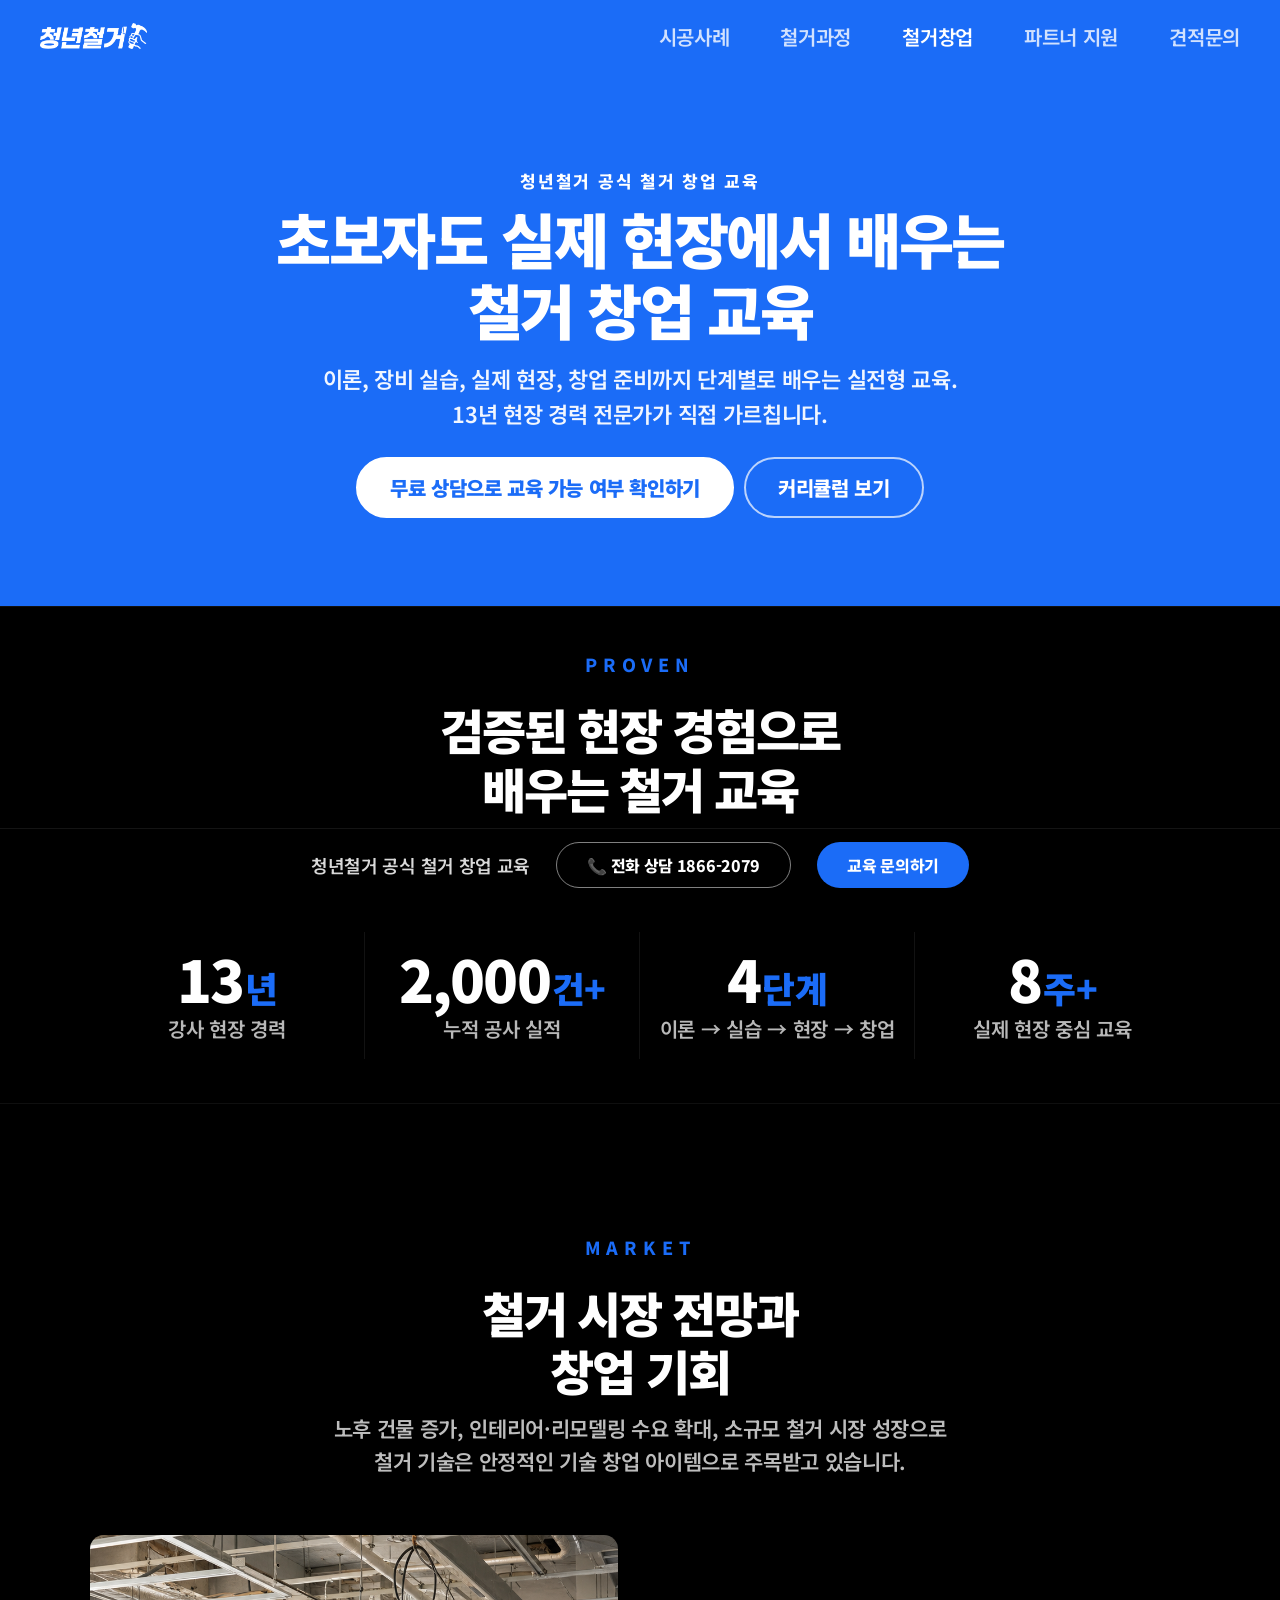
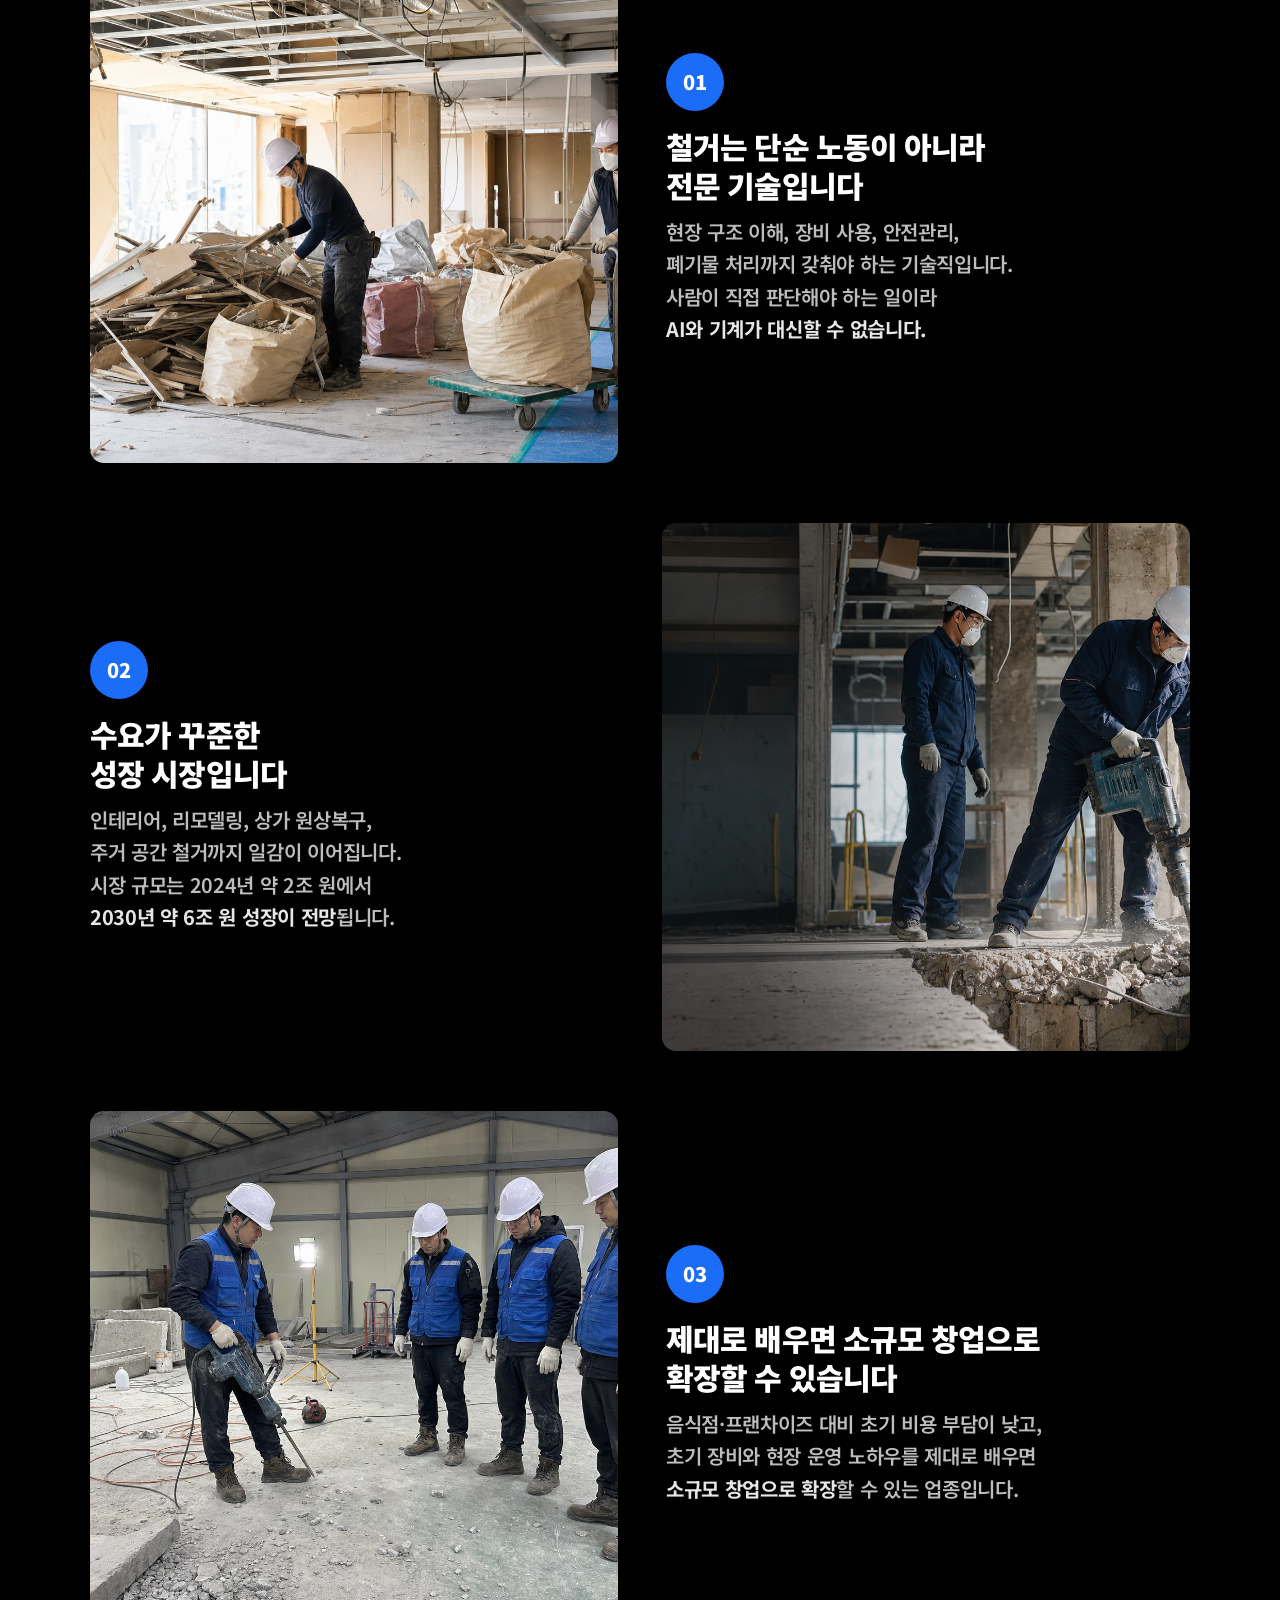
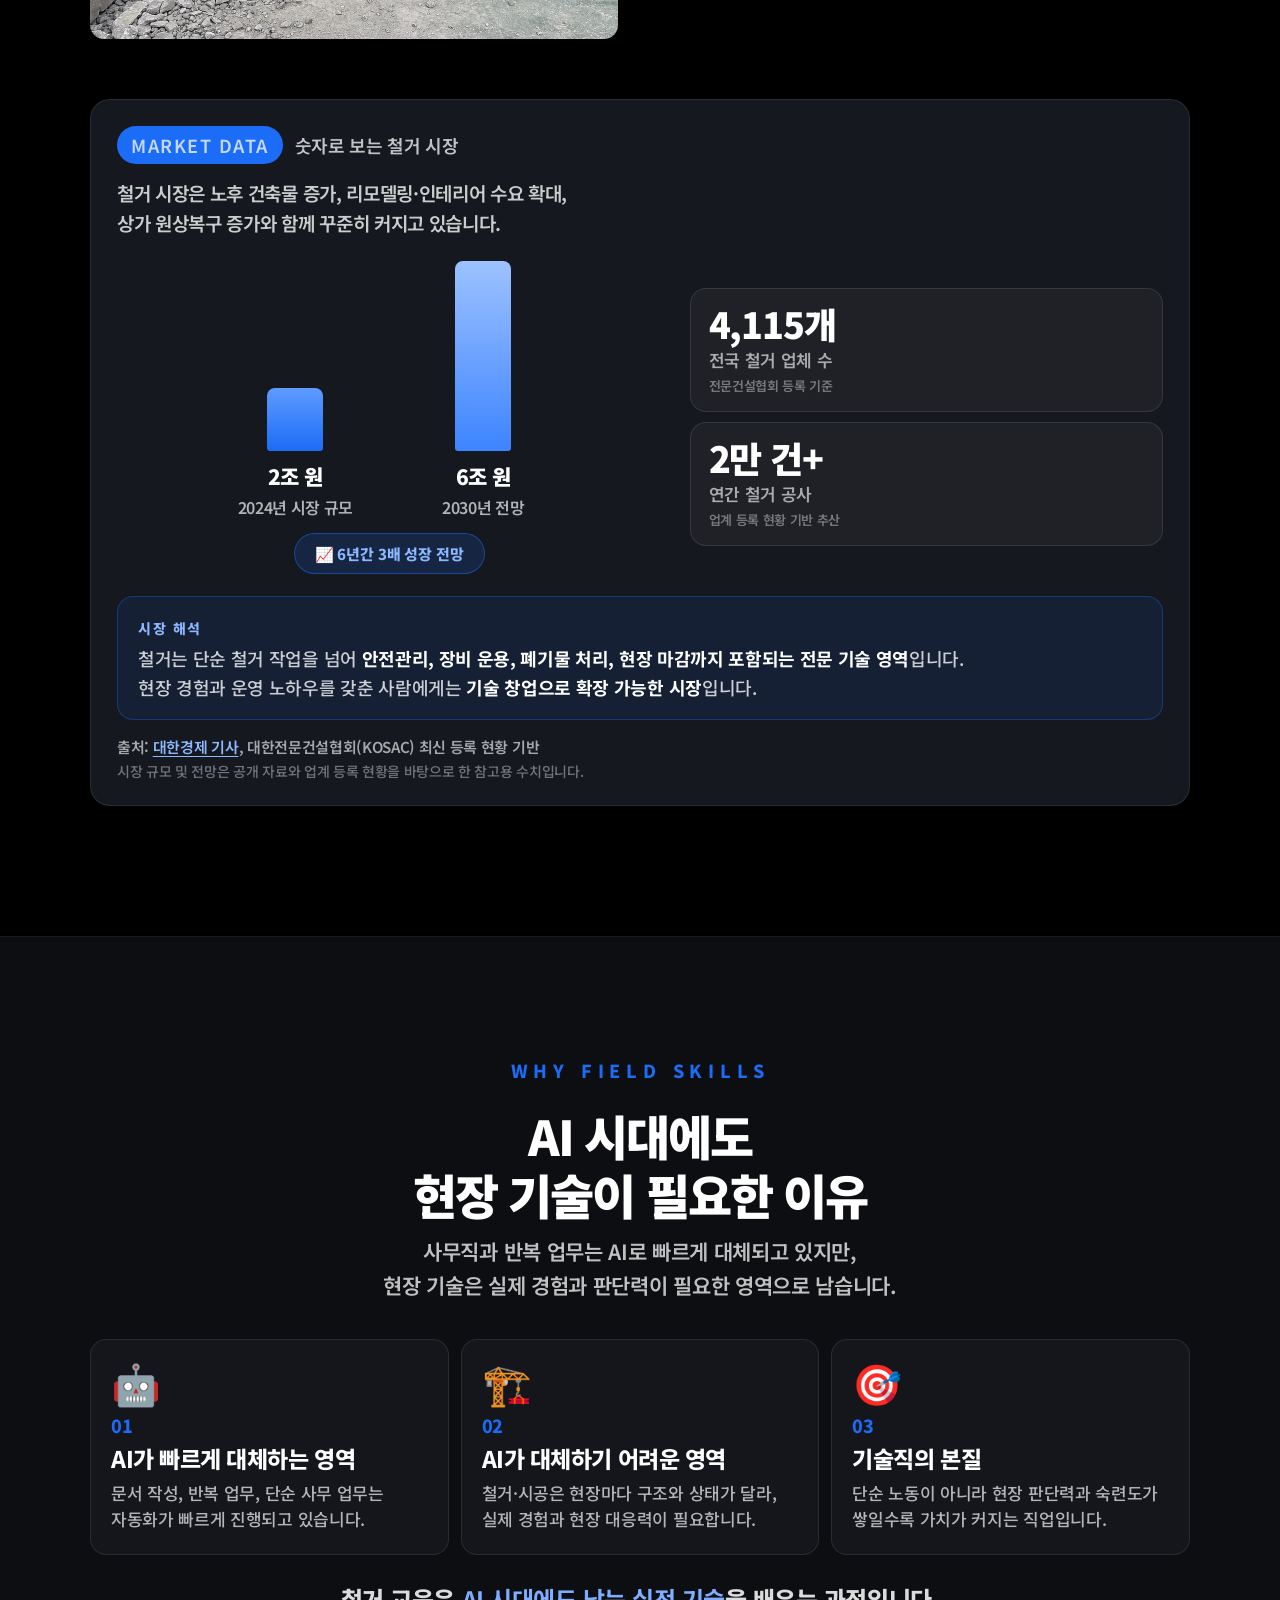
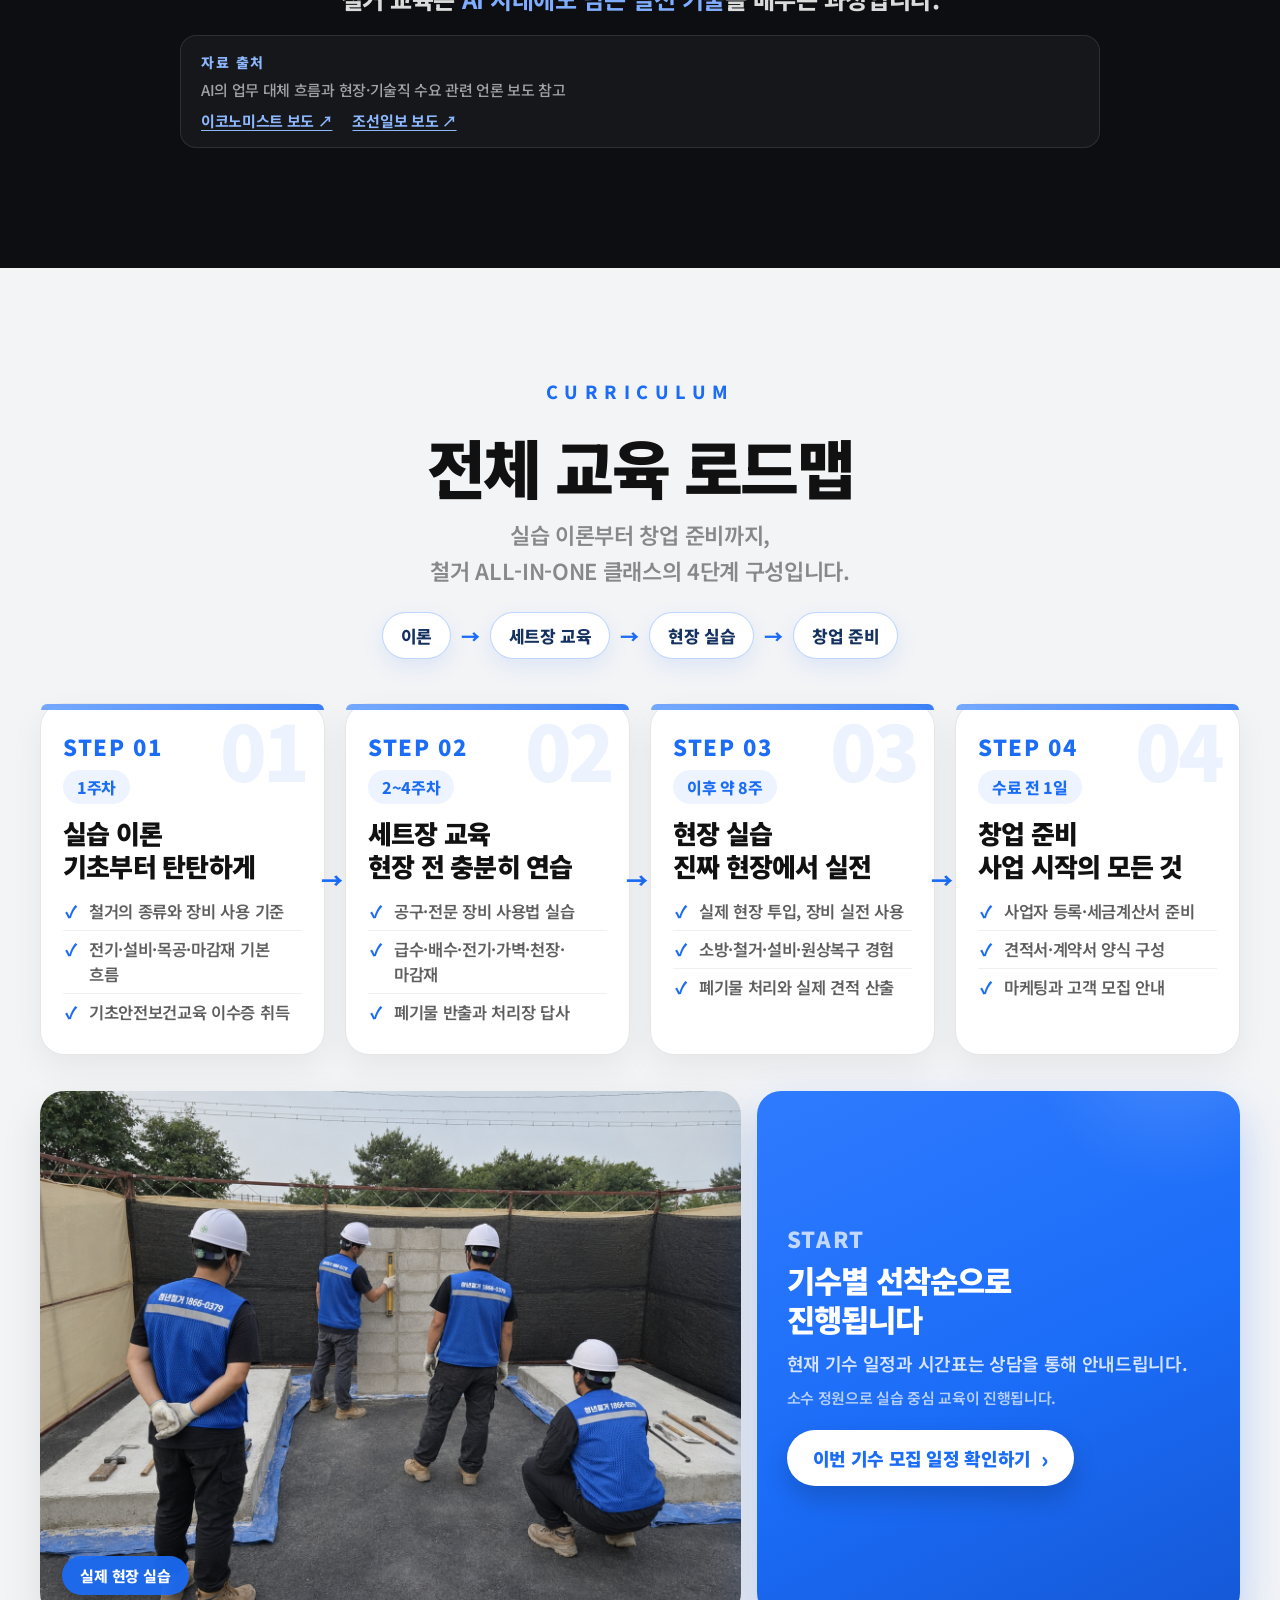
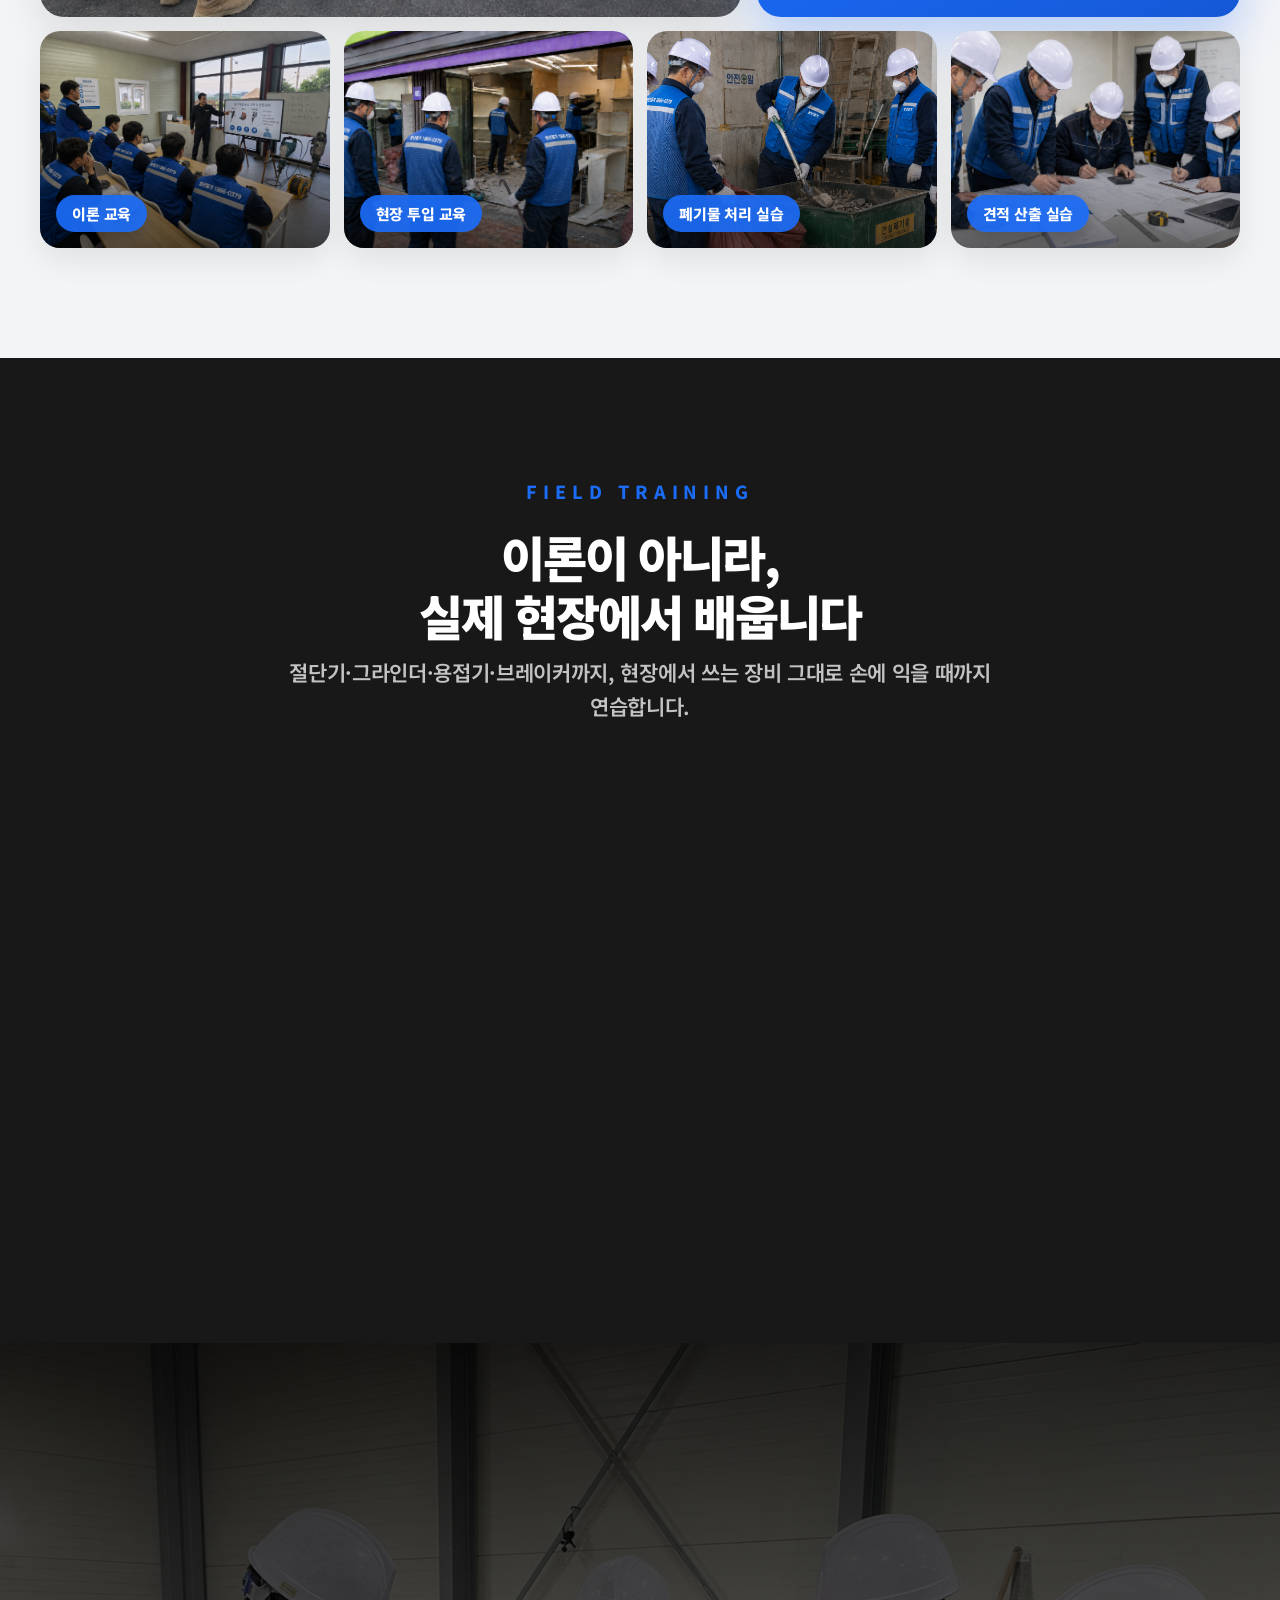
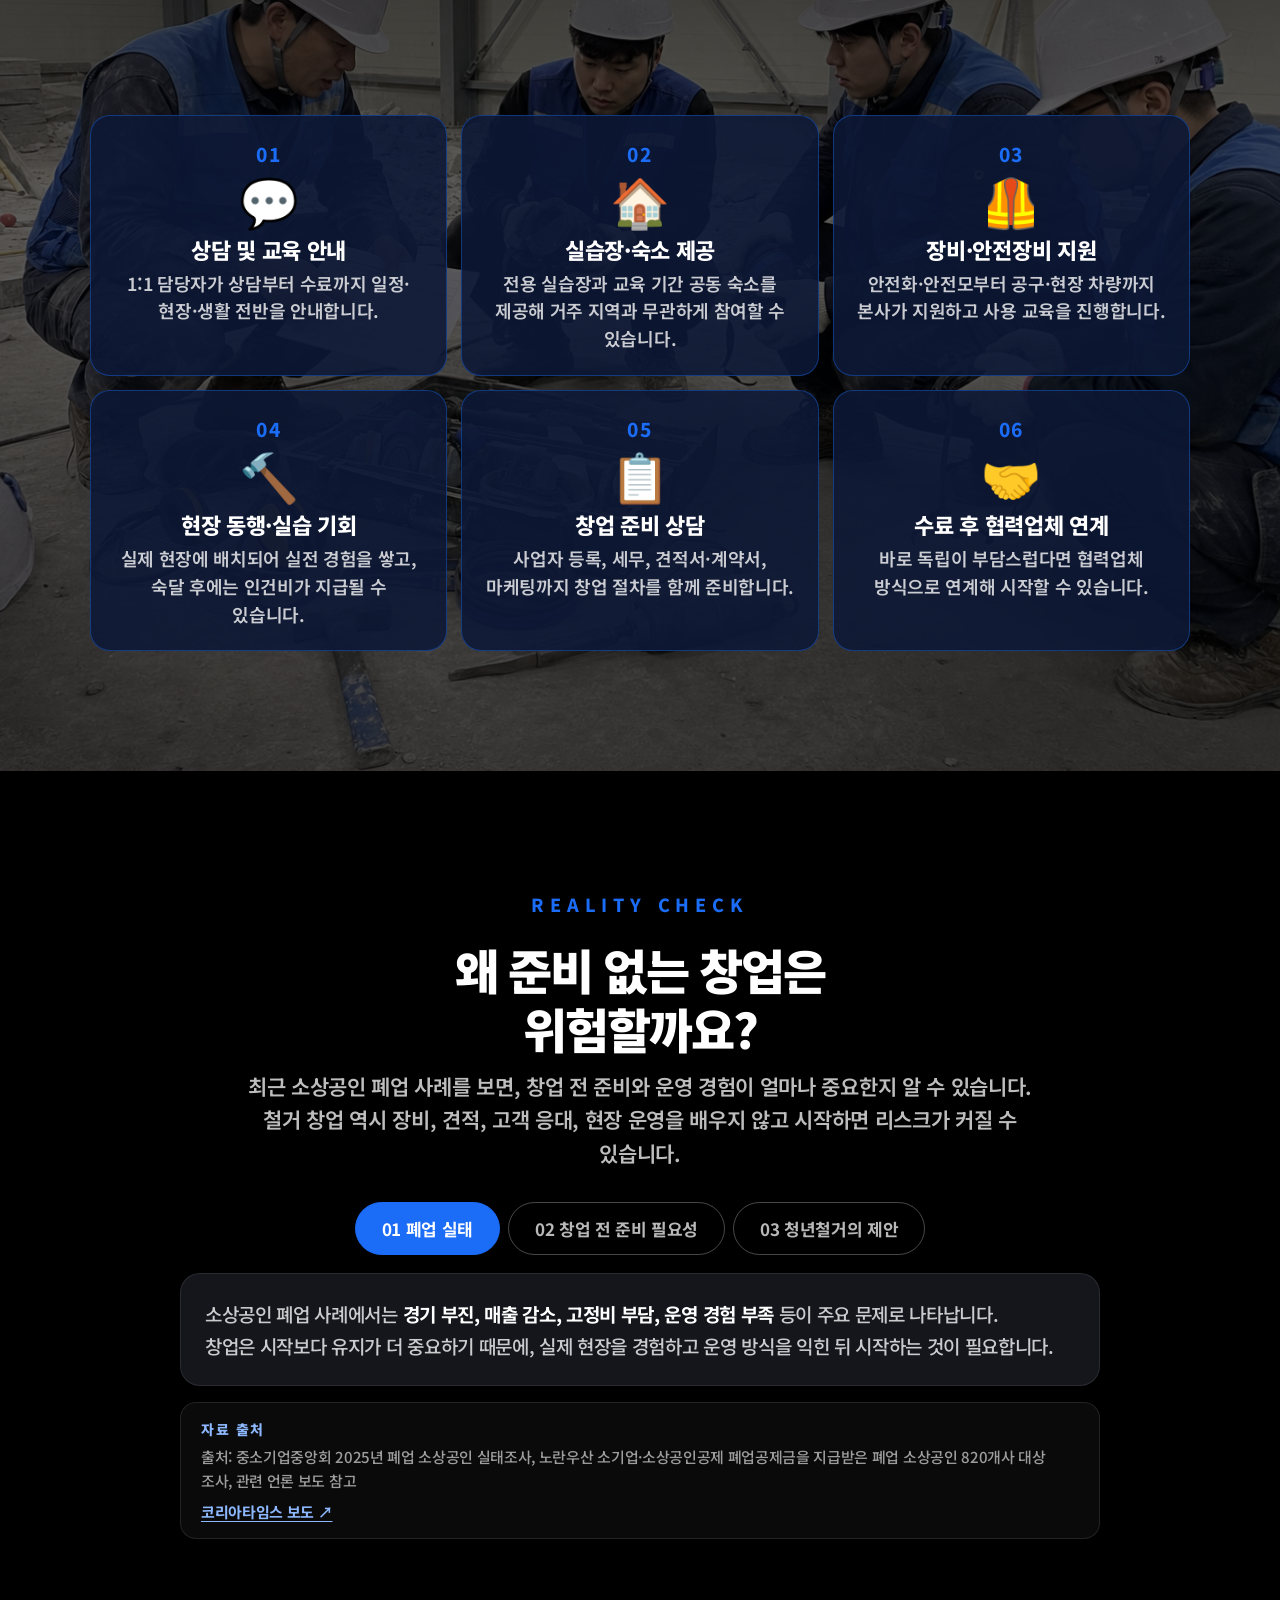
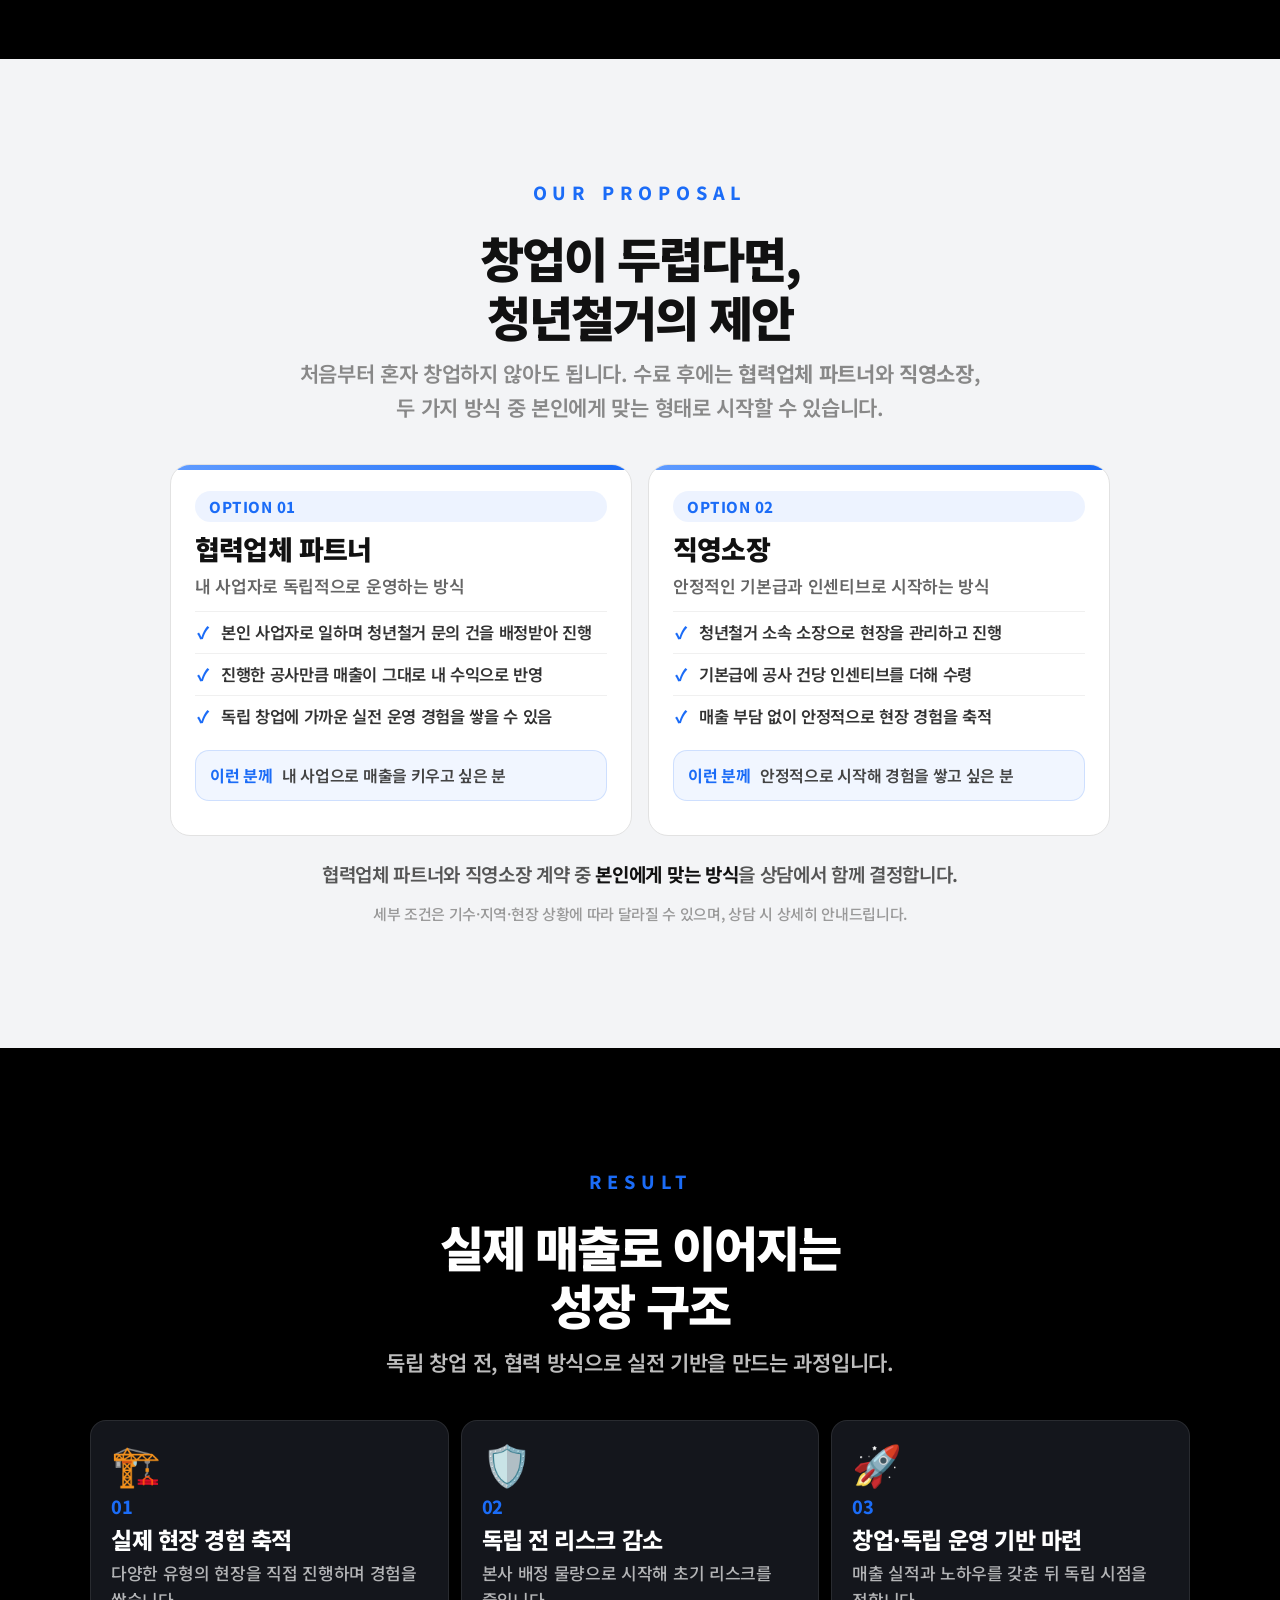
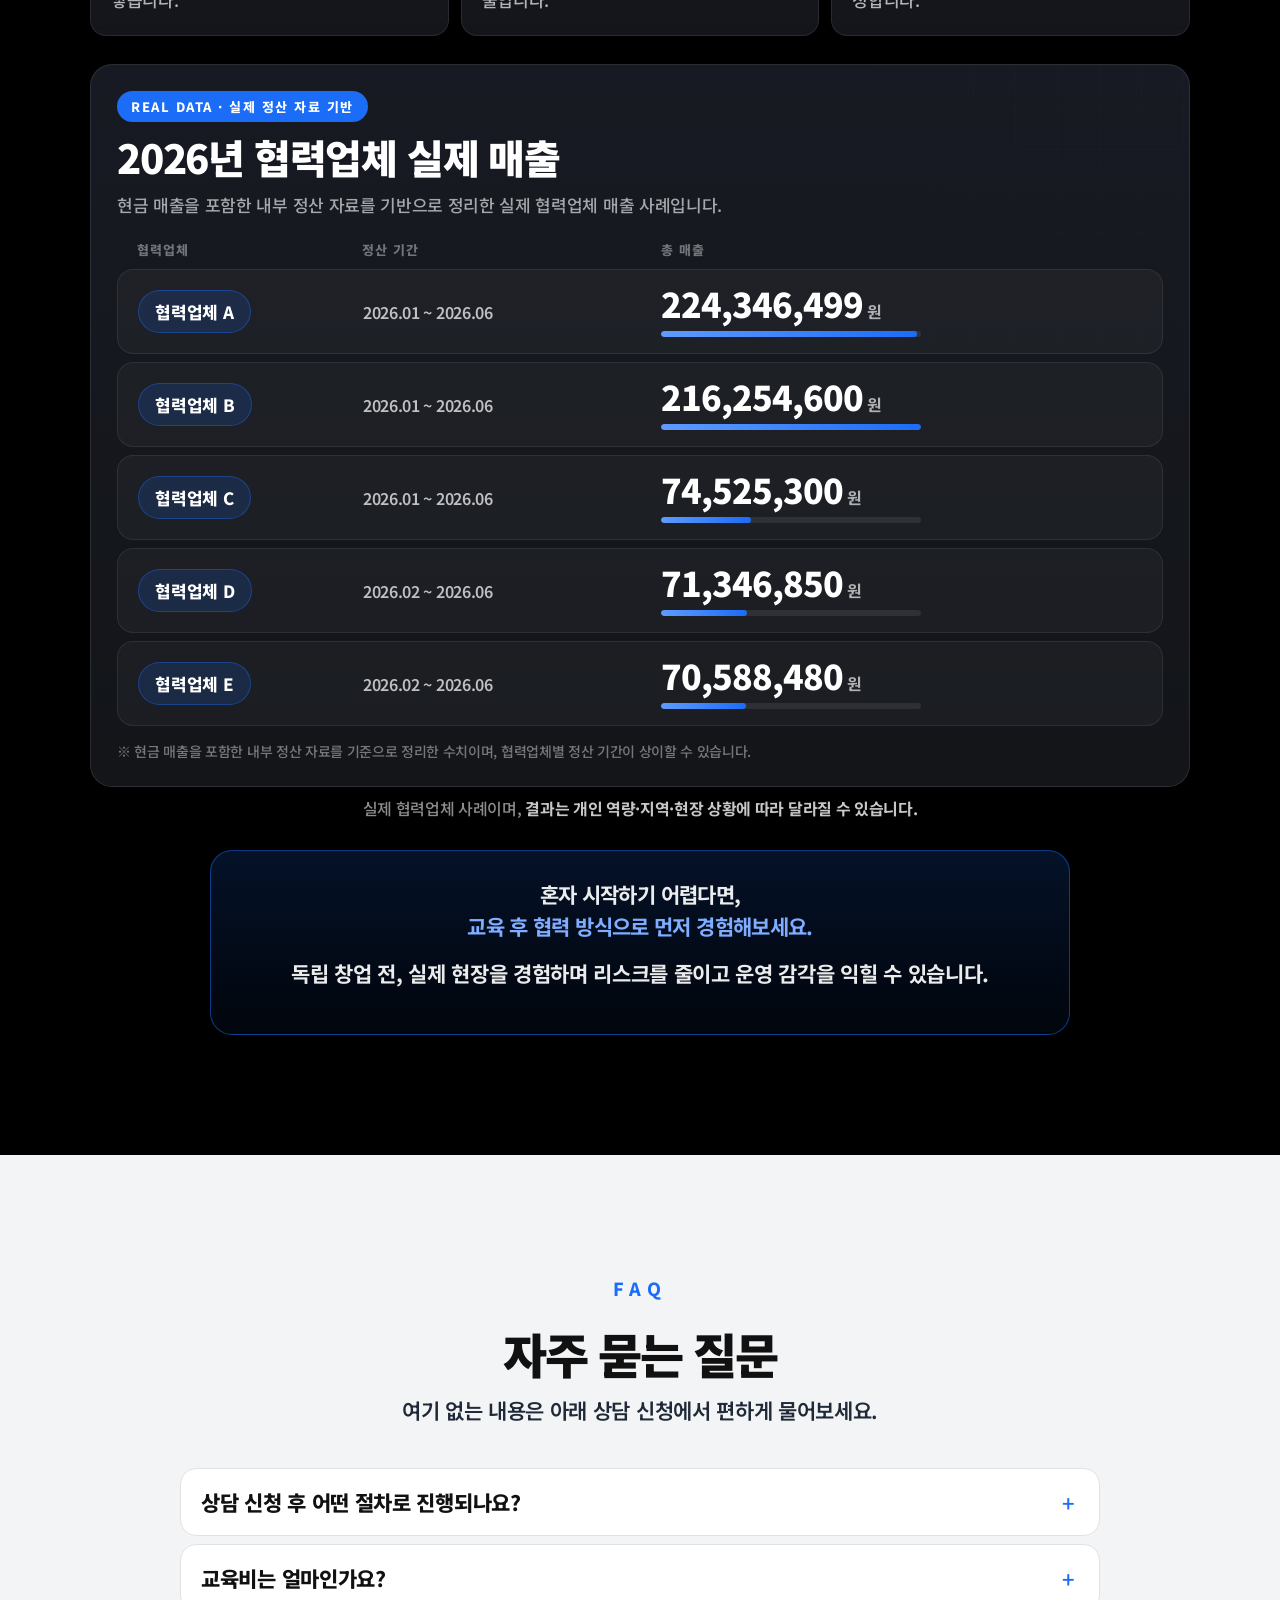
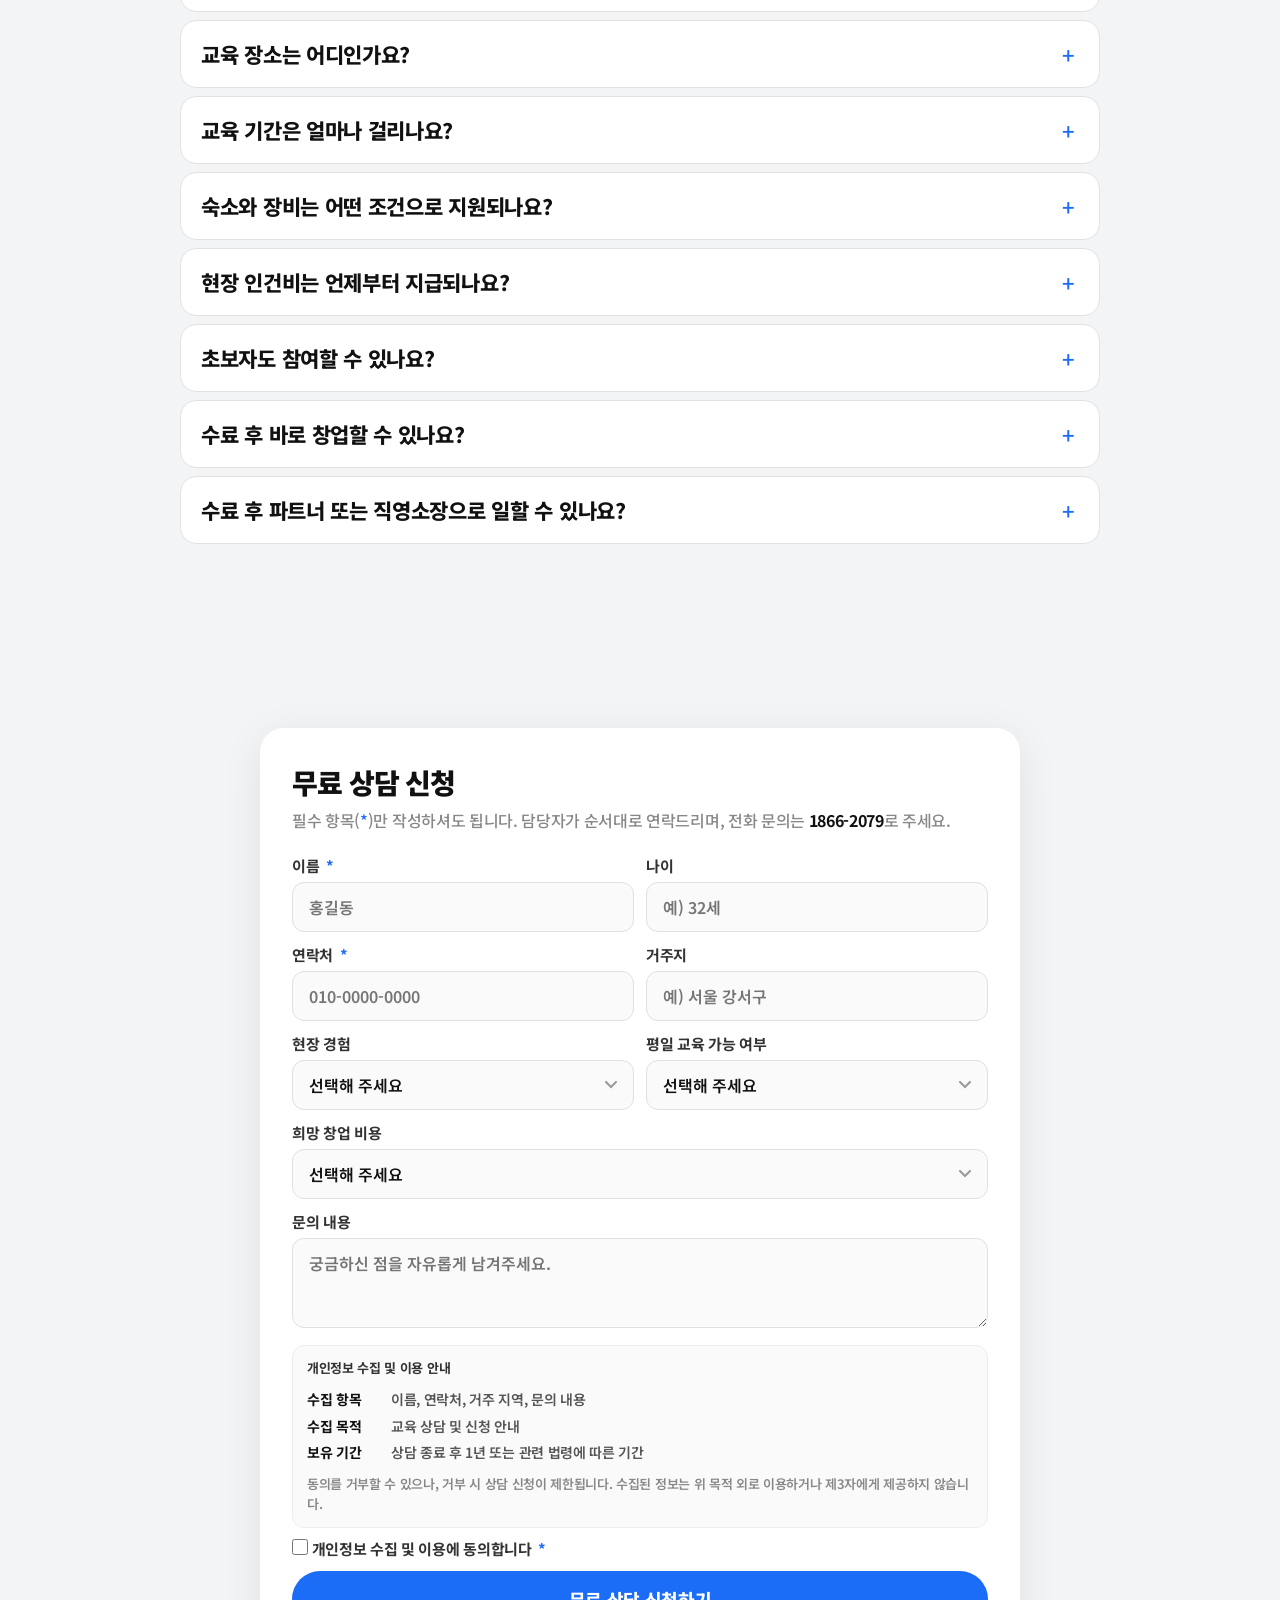
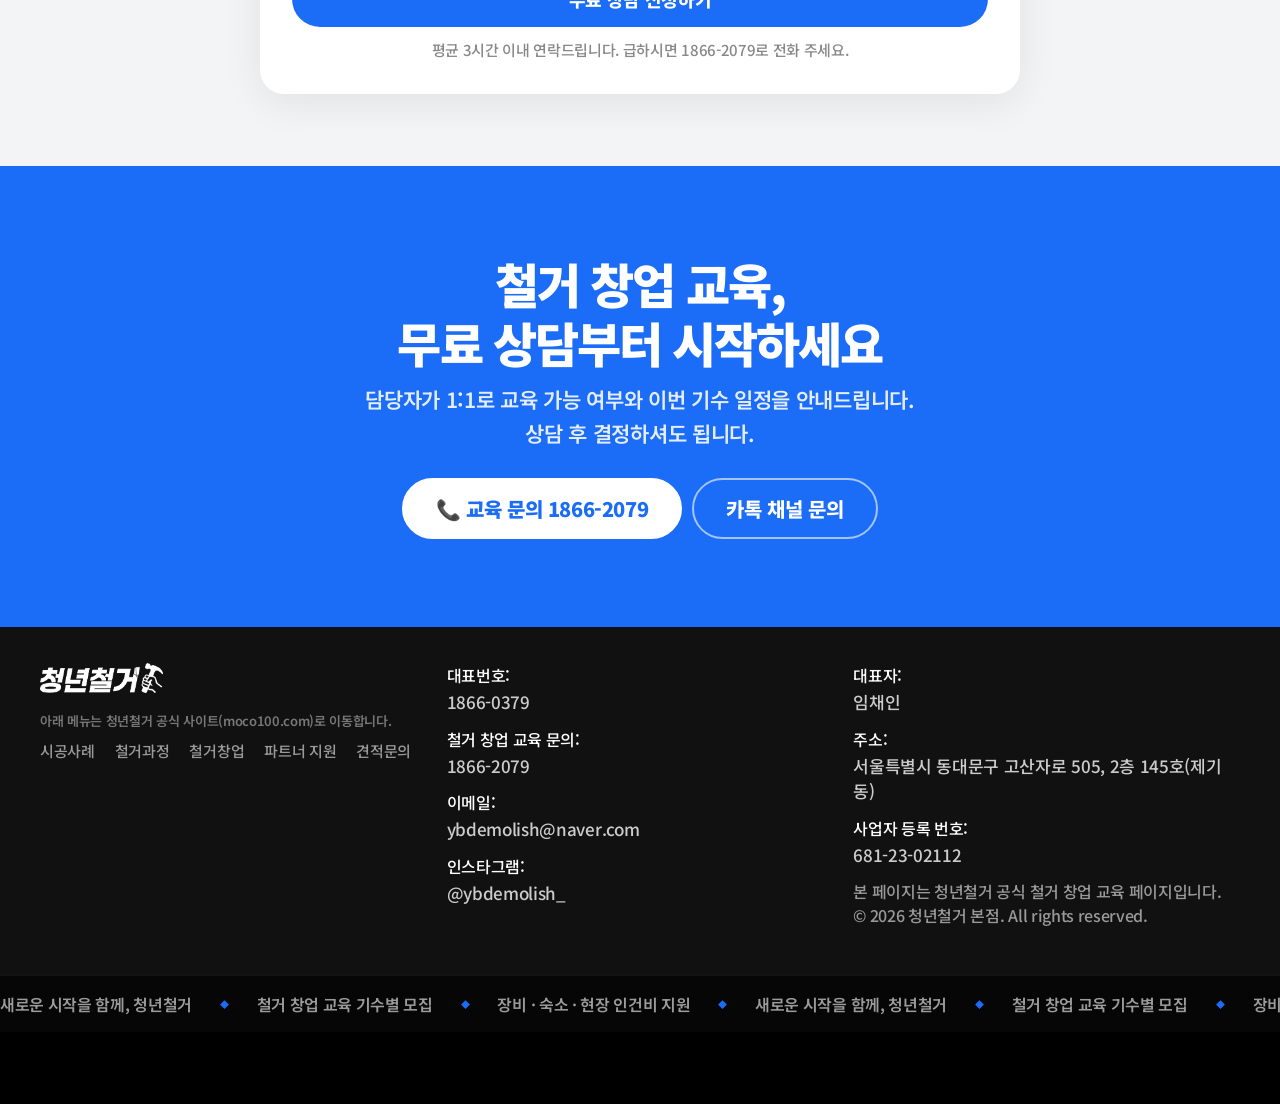
==== commit 4bca1952: "Add files via upload" ====
--- a/index.html
+++ b/index.html
@@ -1342,6 +1342,102 @@
   .gnav-hamburger { display: none !important; }
   .gnav-drawer { display: none !important; }
 }
+
+/* ══════════════════════════════════════════════════════════════
+   모바일 여백·가독성 개선 (2026-07 추가)
+   ── 데스크톱(≥861px)에는 전혀 영향 없음. 아래 규칙은 전부
+      @media(max-width:860px) 안에 있고, 기존 모바일 블록보다 뒤에
+      위치하므로 같은 선택자를 자연스럽게 덮어씁니다.
+════════════════════════════════════════════════════════════════ */
+@media (max-width: 860px) {
+
+  /* ── 1. 좌우 여백 16px + 콘텐츠 폭 넓게 (문장이 일찍 줄바뀌던 문제) ── */
+  .wrap { padding: 0 16px; }                 /* 데스크톱 40px → 모바일 16px */
+  .sec-point-head, .steps-head, .pdark-head, .safety-head,
+  .career-head, .data-head, .faq-head, .trust-head,
+  .cur-head, .ai-head, .risk-head { max-width: 100%; }
+
+  /* ── 2. 강제 줄바꿈(<br>)을 "공백"으로 바꿔 폭에 맞춰 자연 줄바꿈 ──
+     · 데스크톱(≥861px)의 <br>은 그대로 유지 → 데스크톱 줄나눔 불변
+     · 모바일에서만 <br>을 좁은 간격으로 바꿔, 단어가 붙지 않게 하면서
+       word-break:keep-all 로 어절 단위로 자연스럽게 줄바꿈되게 함 */
+  .sub-hero h1 br, .sec-title br, .pi-text h3 br,
+  .pi-text p br,
+  .sec-sub br, .sub-hero p br,
+  .market-intro br, .market-insight p br,
+  .pd-card-sub br, .ai-note br,
+  .risk-panel p br, .result-cta p br,
+  .rc-main br, .rc-sub br,
+  .career-note br, .roadmap-cell p br,
+  .data-disclaimer br {
+    display: inline-block;
+    width: 0.25em;
+    content: "";
+  }
+  .sub-hero h1, .sec-title, .pi-text h3,
+  .roadmap-cell h4, .career-card h3 { word-break: keep-all; }
+
+  /* ── 3. 영문 소제목(Proven/Market 등) 자간 축소 ── */
+  .sec-label { letter-spacing: 2.5px; margin-bottom: 12px; }
+  .cur-head .sec-label { letter-spacing: 3px; }
+  .sub-hero .eyebrow { letter-spacing: 0.02em; }  /* 한글 eyebrow 자간 완화 */
+
+  /* ── 4. 한글 제목: 과한 음수 자간 완화 + line-height 1.3~1.4 ── */
+  .sub-hero h1 { letter-spacing: -0.02em; line-height: 1.34; }
+  .sec-title   { letter-spacing: -0.02em; line-height: 1.34; }
+  .pi-text h3  { letter-spacing: -0.02em; line-height: 1.36; margin-bottom: 12px; }
+  .roadmap-cell h4, .career-card h3, .result-item h4,
+  .pd-card-title, .pd-white-top h3, .rc-main, .rev-title {
+    letter-spacing: -0.02em; line-height: 1.36;
+  }
+
+  /* ── 5. 본문 line-height 1.7~1.75 + 한글 본문 자간 완화 ── */
+  .sec-sub          { line-height: 1.72; letter-spacing: -0.01em; margin-top: 14px; }
+  .sub-hero p       { line-height: 1.72; letter-spacing: -0.01em; }
+  .pi-text p        { font-size: 17px; line-height: 1.75; letter-spacing: -0.01em; }
+  .market-intro     { line-height: 1.72; letter-spacing: -0.01em; }
+  .market-insight p { line-height: 1.72; letter-spacing: -0.01em; }
+  .result-item p, .rev-sub, .risk-panel p { line-height: 1.72; }
+
+  /* ── 6. 섹션 위아래 padding 확대 (답답함 해소) ── */
+  .sub-hero      { padding: 112px 16px 60px; }
+  .sec-point     { padding: 76px 0; }
+  .sec-ai        { padding: 72px 0; }
+  .sec-pdark     { padding: 72px 0; }
+  .sec-safety    { padding: 72px 0; }
+  .sec-risk      { padding: 72px 0; }
+  .sec-data      { padding: 76px 0; }
+  .sec-steps, .sec-career, .sec-faq { padding: 76px 0; }
+  .sec-curriculum { padding: 72px 0; }
+  .sec-cta       { padding: 72px 16px; }
+  .contact-section { padding: 56px 16px 64px; }
+
+  /* ── 7. 제목→소제목→본문 사이 간격 통일 ── */
+  .sec-point-head, .ai-head, .pdark-head, .safety-head,
+  .risk-head, .data-head, .cur-head, .career-head,
+  .trust-head, .faq-head, .steps-head { margin-bottom: 40px; }
+
+  /* ── 8. 카드 내부 padding 확대 (글자가 테두리에 붙지 않게) ── */
+  .ms-item          { padding: 18px 18px; }
+  .market-insight   { padding: 18px 18px; }
+  .rev-card, .market-data-card { padding: 22px 18px; }
+  .career-card      { padding: 22px 20px; }
+  .safety-item      { padding: 22px 18px 20px; }
+  .step-cell        { padding: 22px 18px; }
+  .result-item      { padding: 20px 18px; }
+  .roadmap-cell     { padding: 24px 20px 22px; }
+  .risk-panel       { padding: 22px 18px; }
+  .rev-row          { padding: 18px 18px !important; }
+  .contact-form-wrap { padding: 24px 18px; }
+
+  /* ── 9. 통계(counter) 카드 정리 ── */
+  .counter-section { padding: 40px 0; }
+  .counter-item    { padding: 16px 10px; }
+  .counter-label   { line-height: 1.5; margin-top: 2px; }
+
+  /* ── 10. 하단 고정 버튼과 본문 겹침 방지 ── */
+  body { padding-bottom: 92px; }
+}
 </style>
 </head>
 <body>
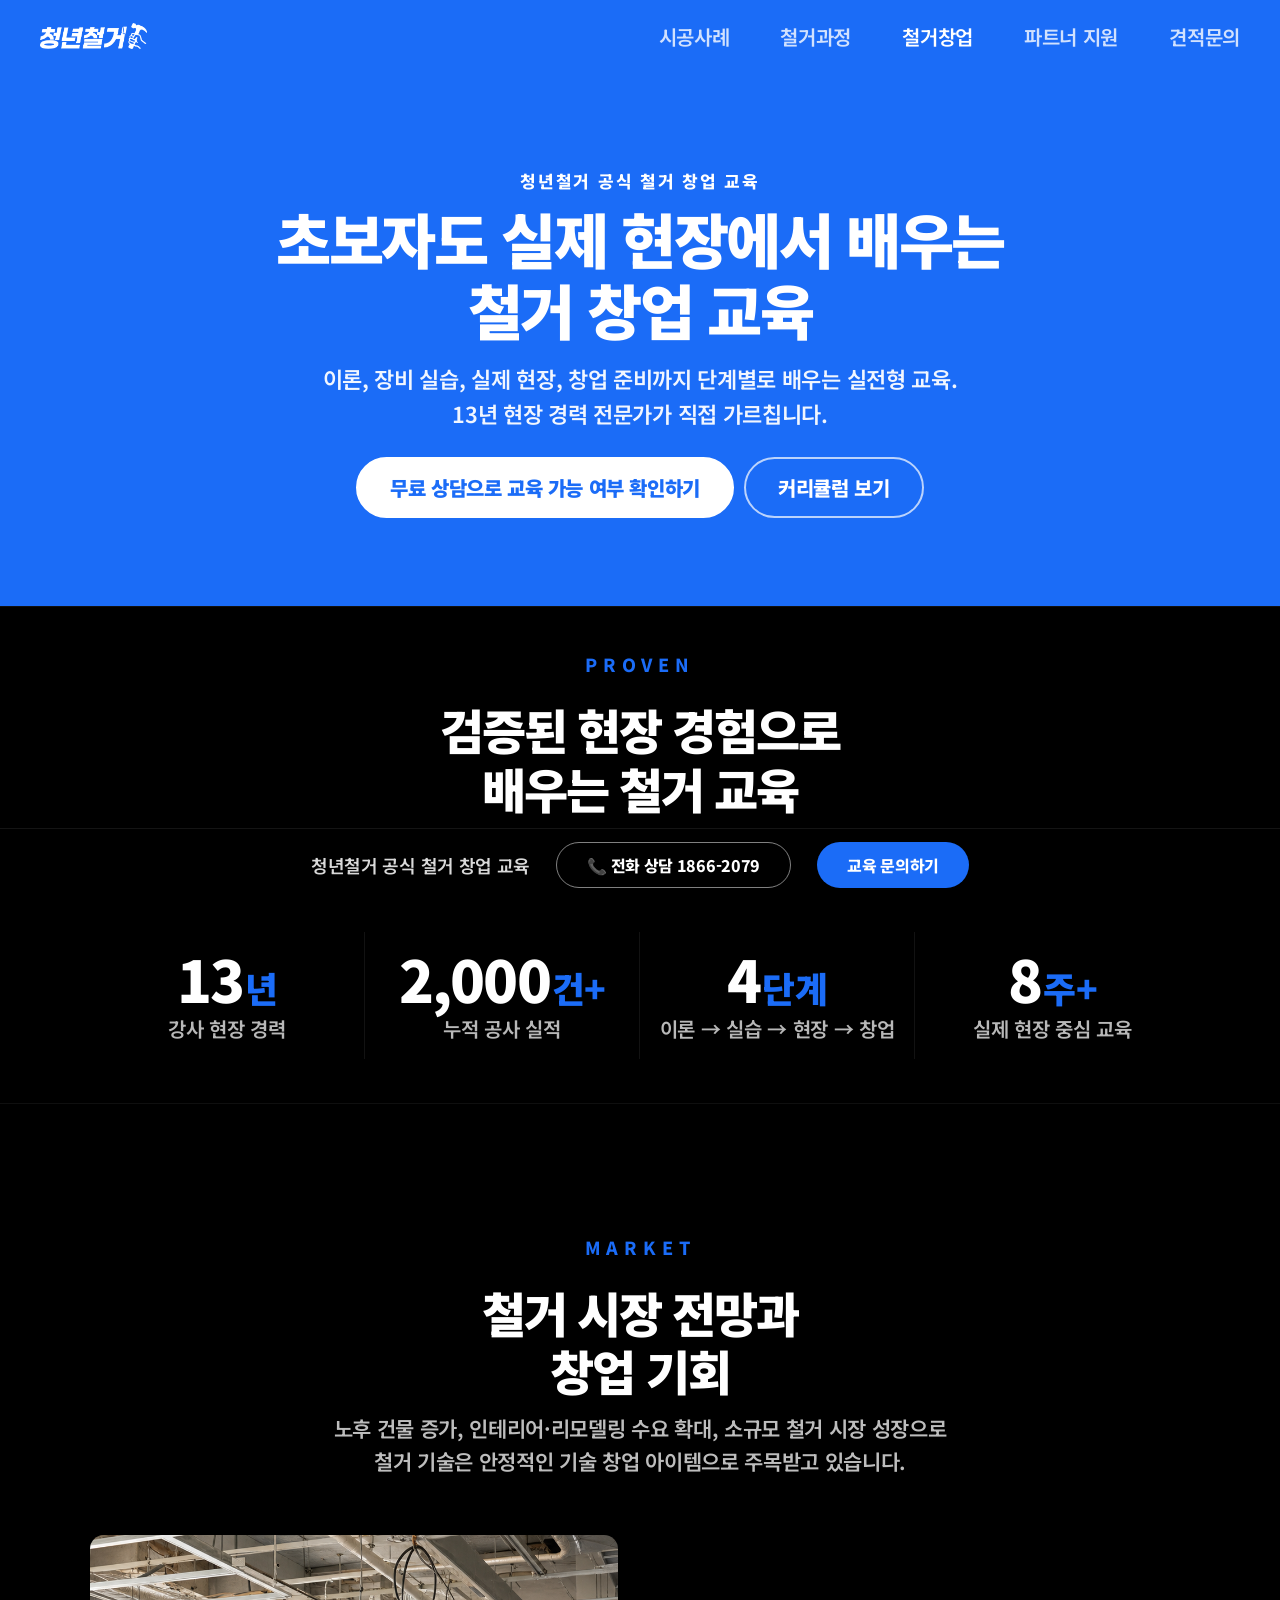
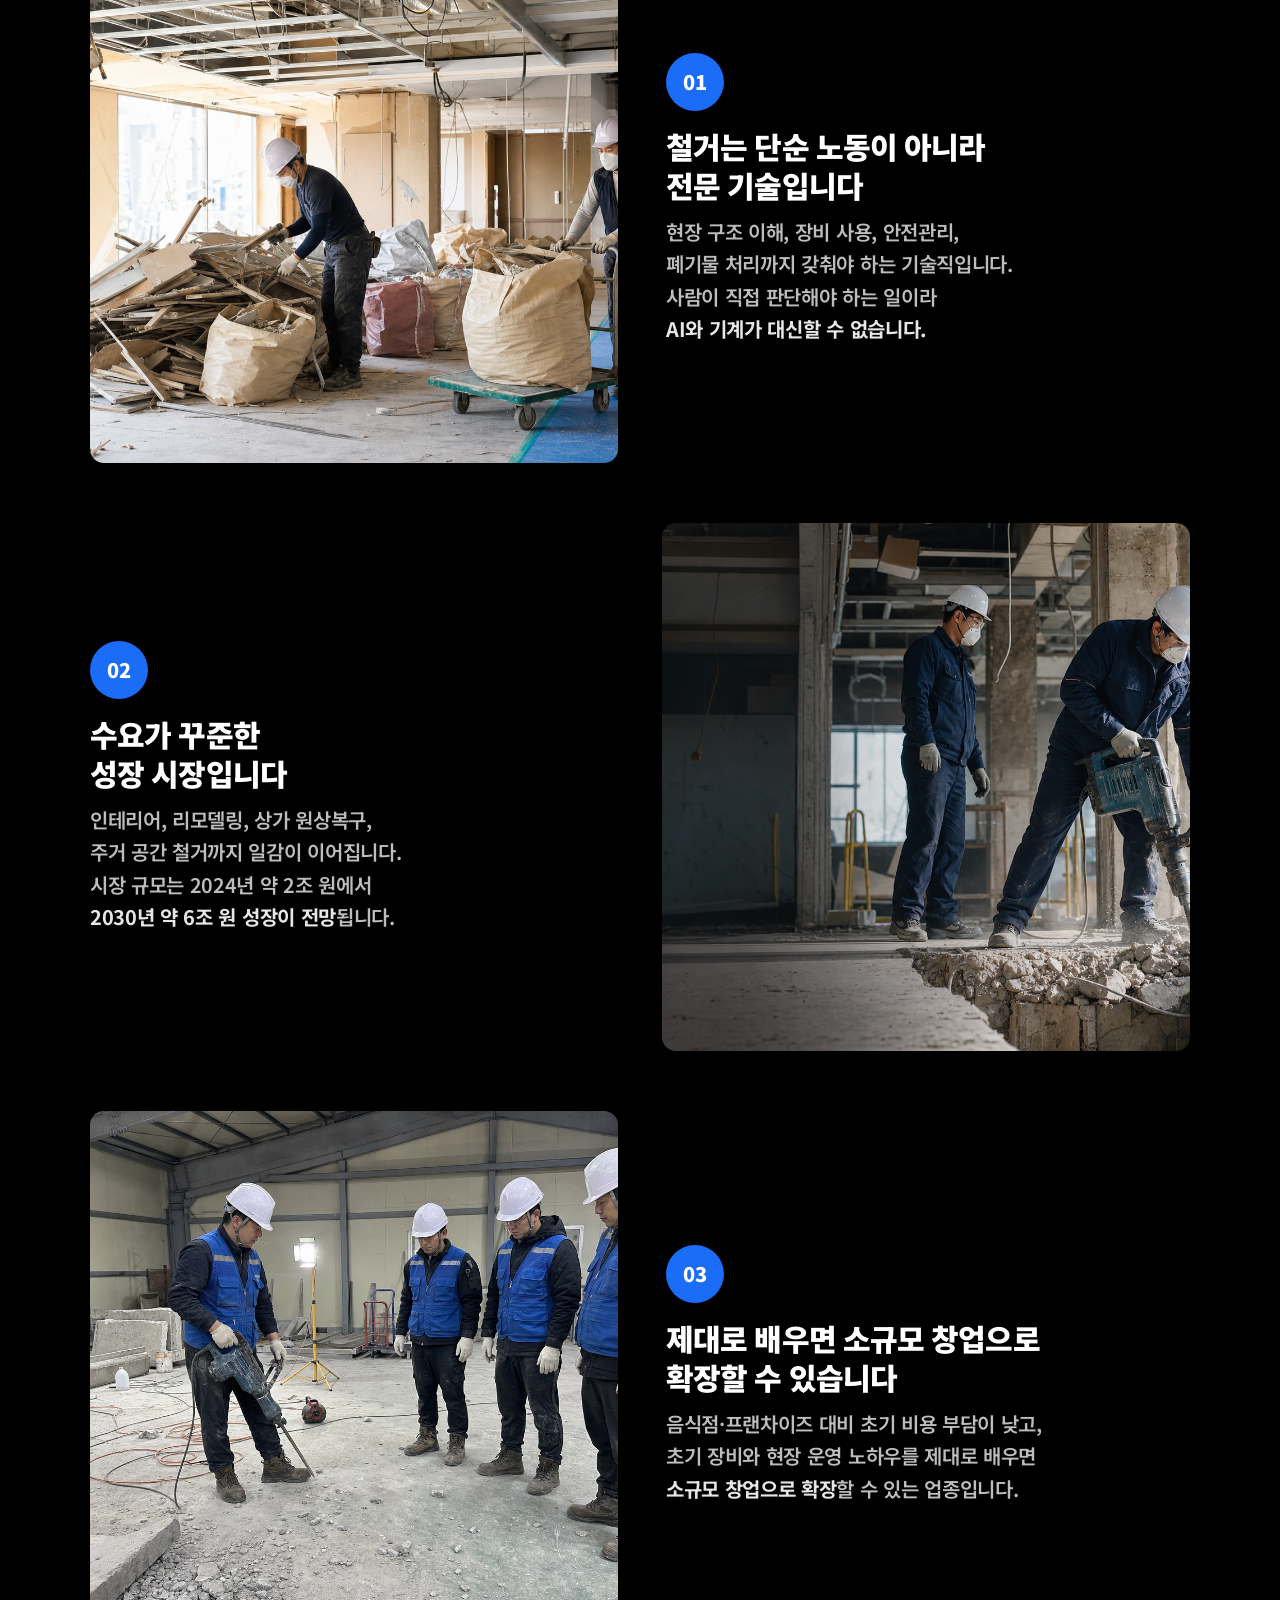
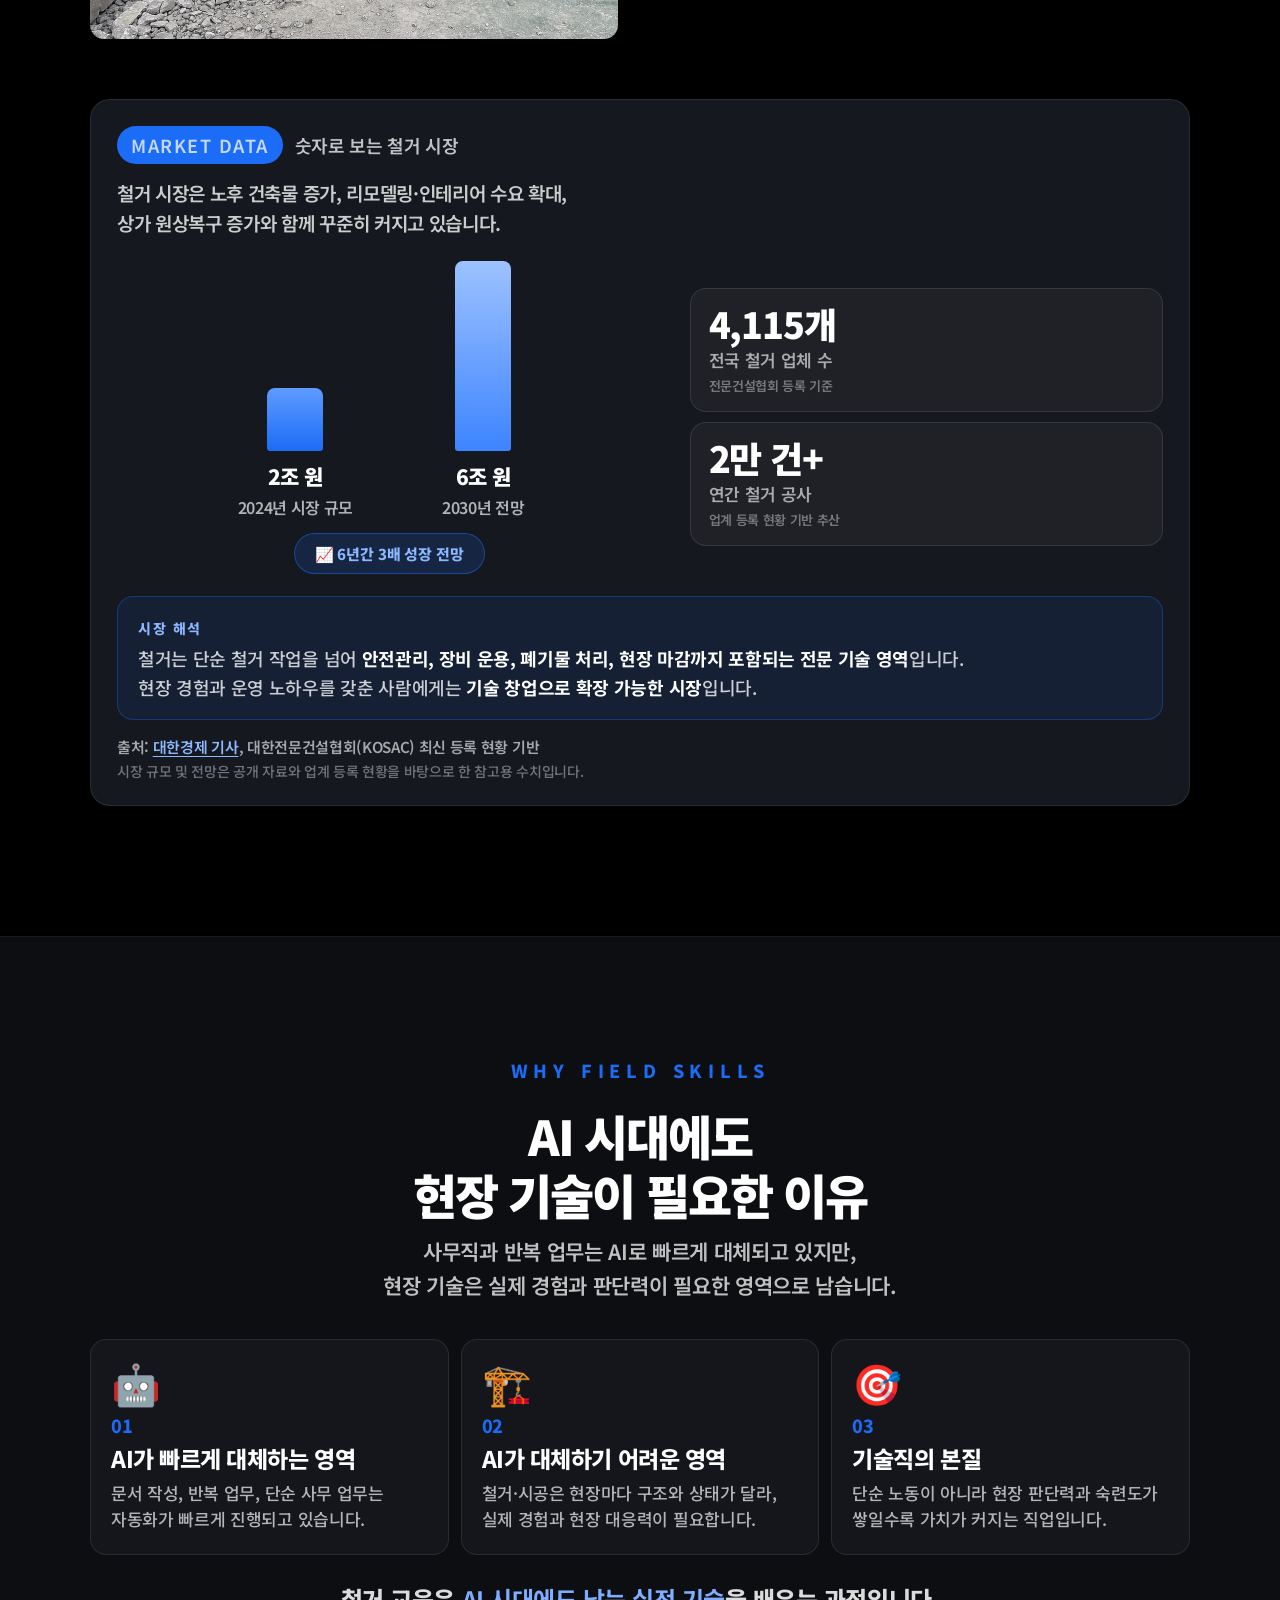
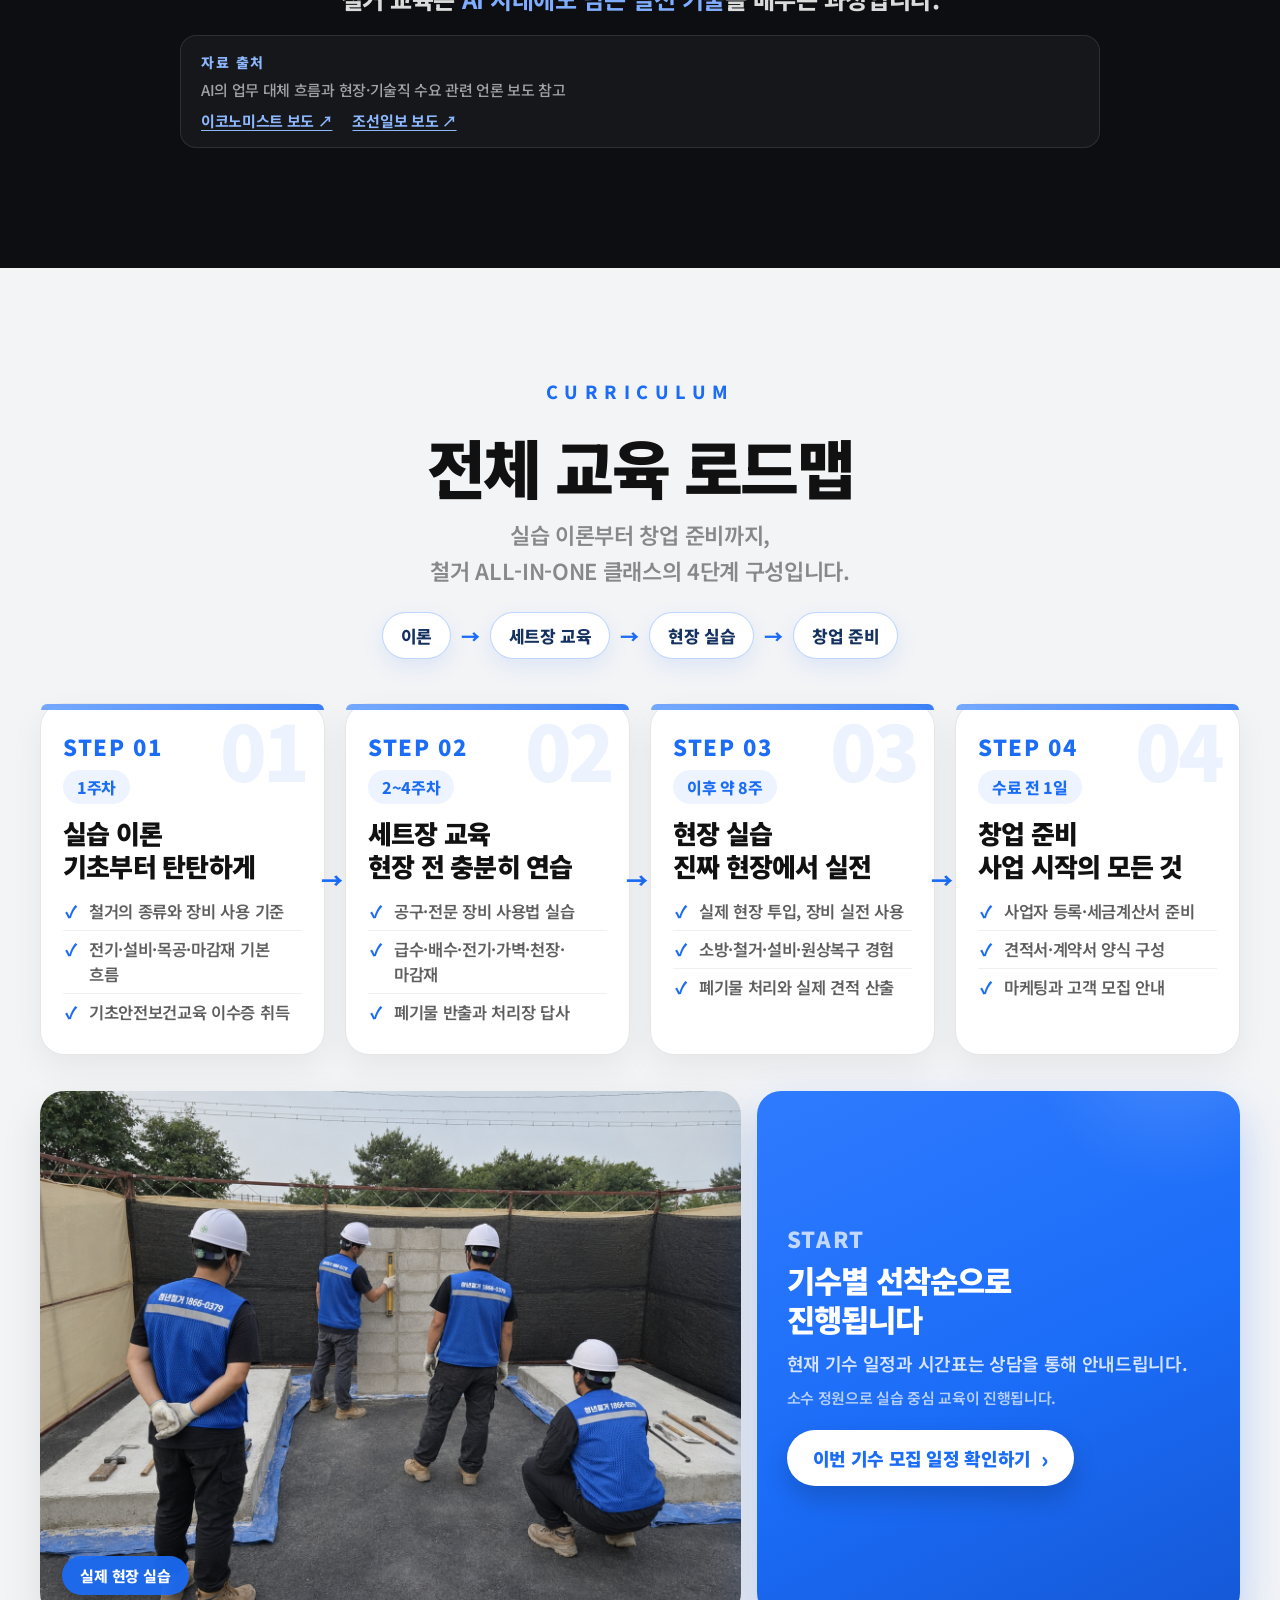
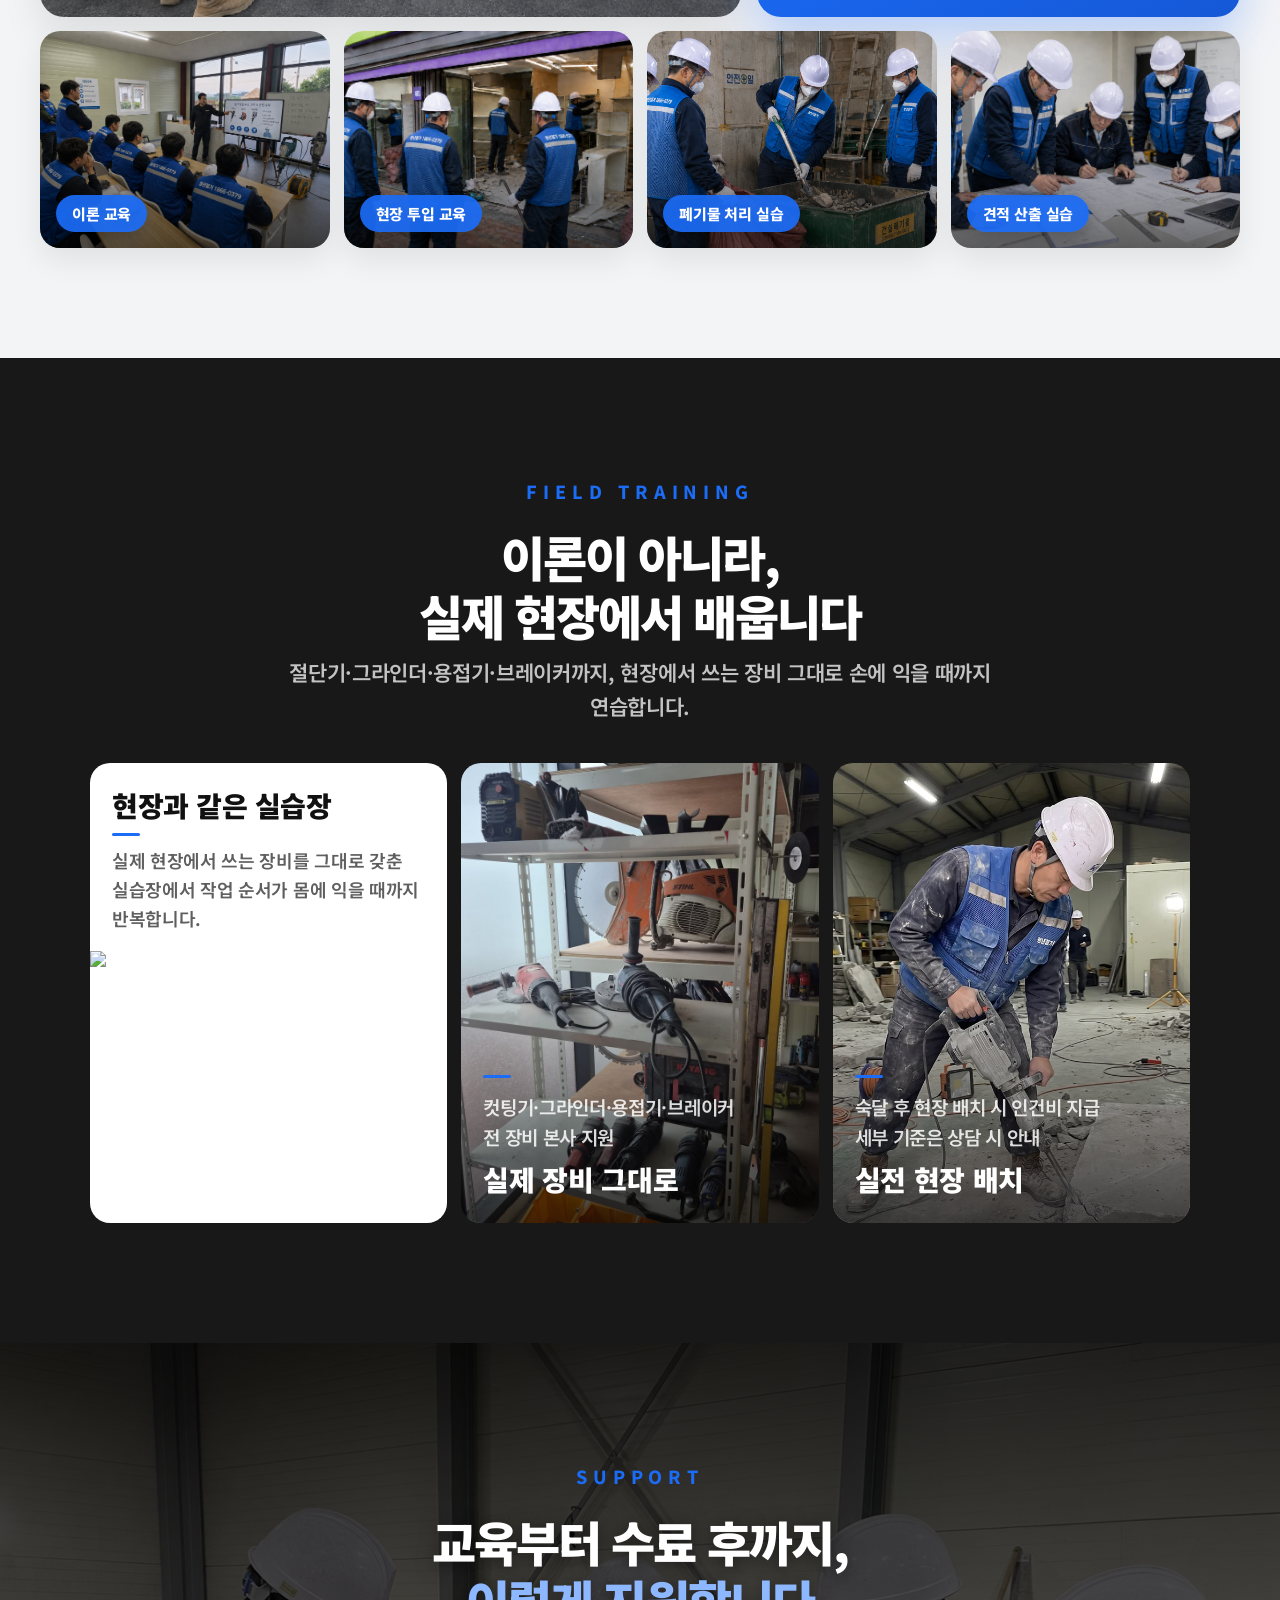
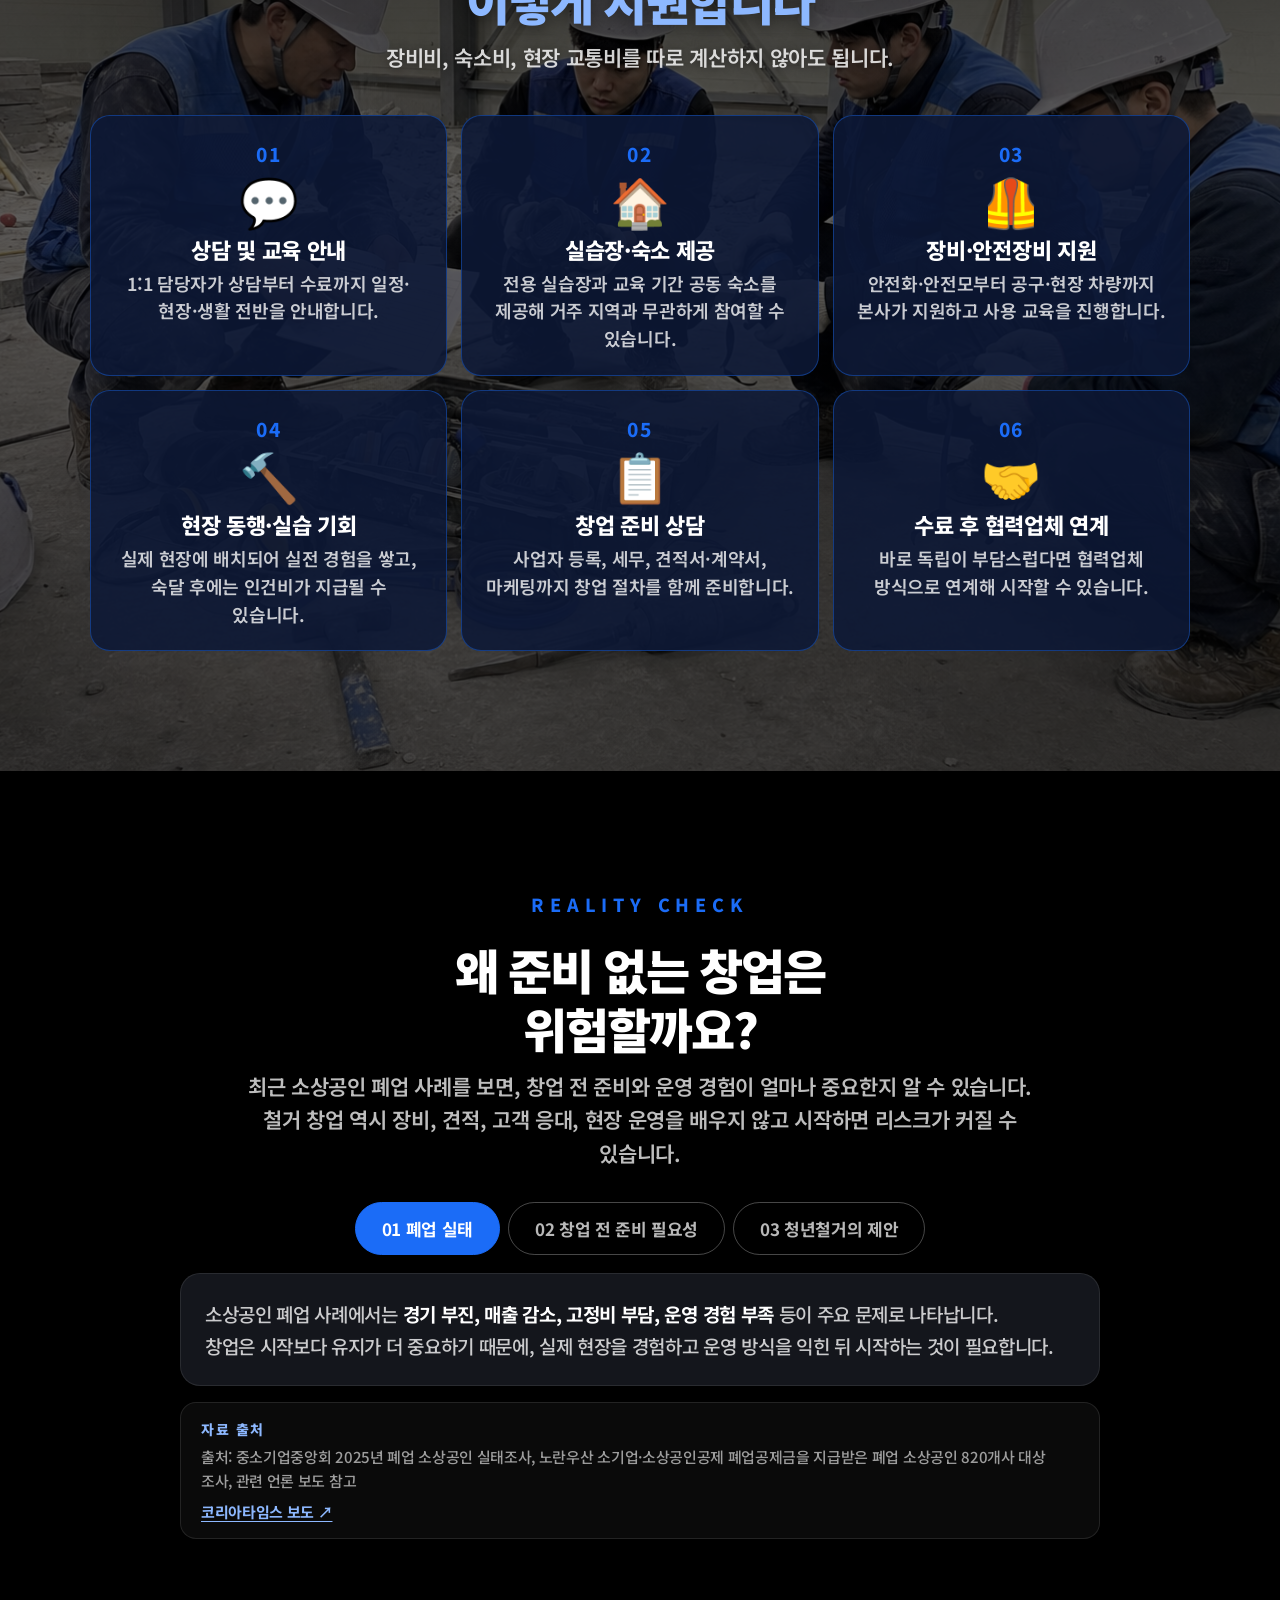
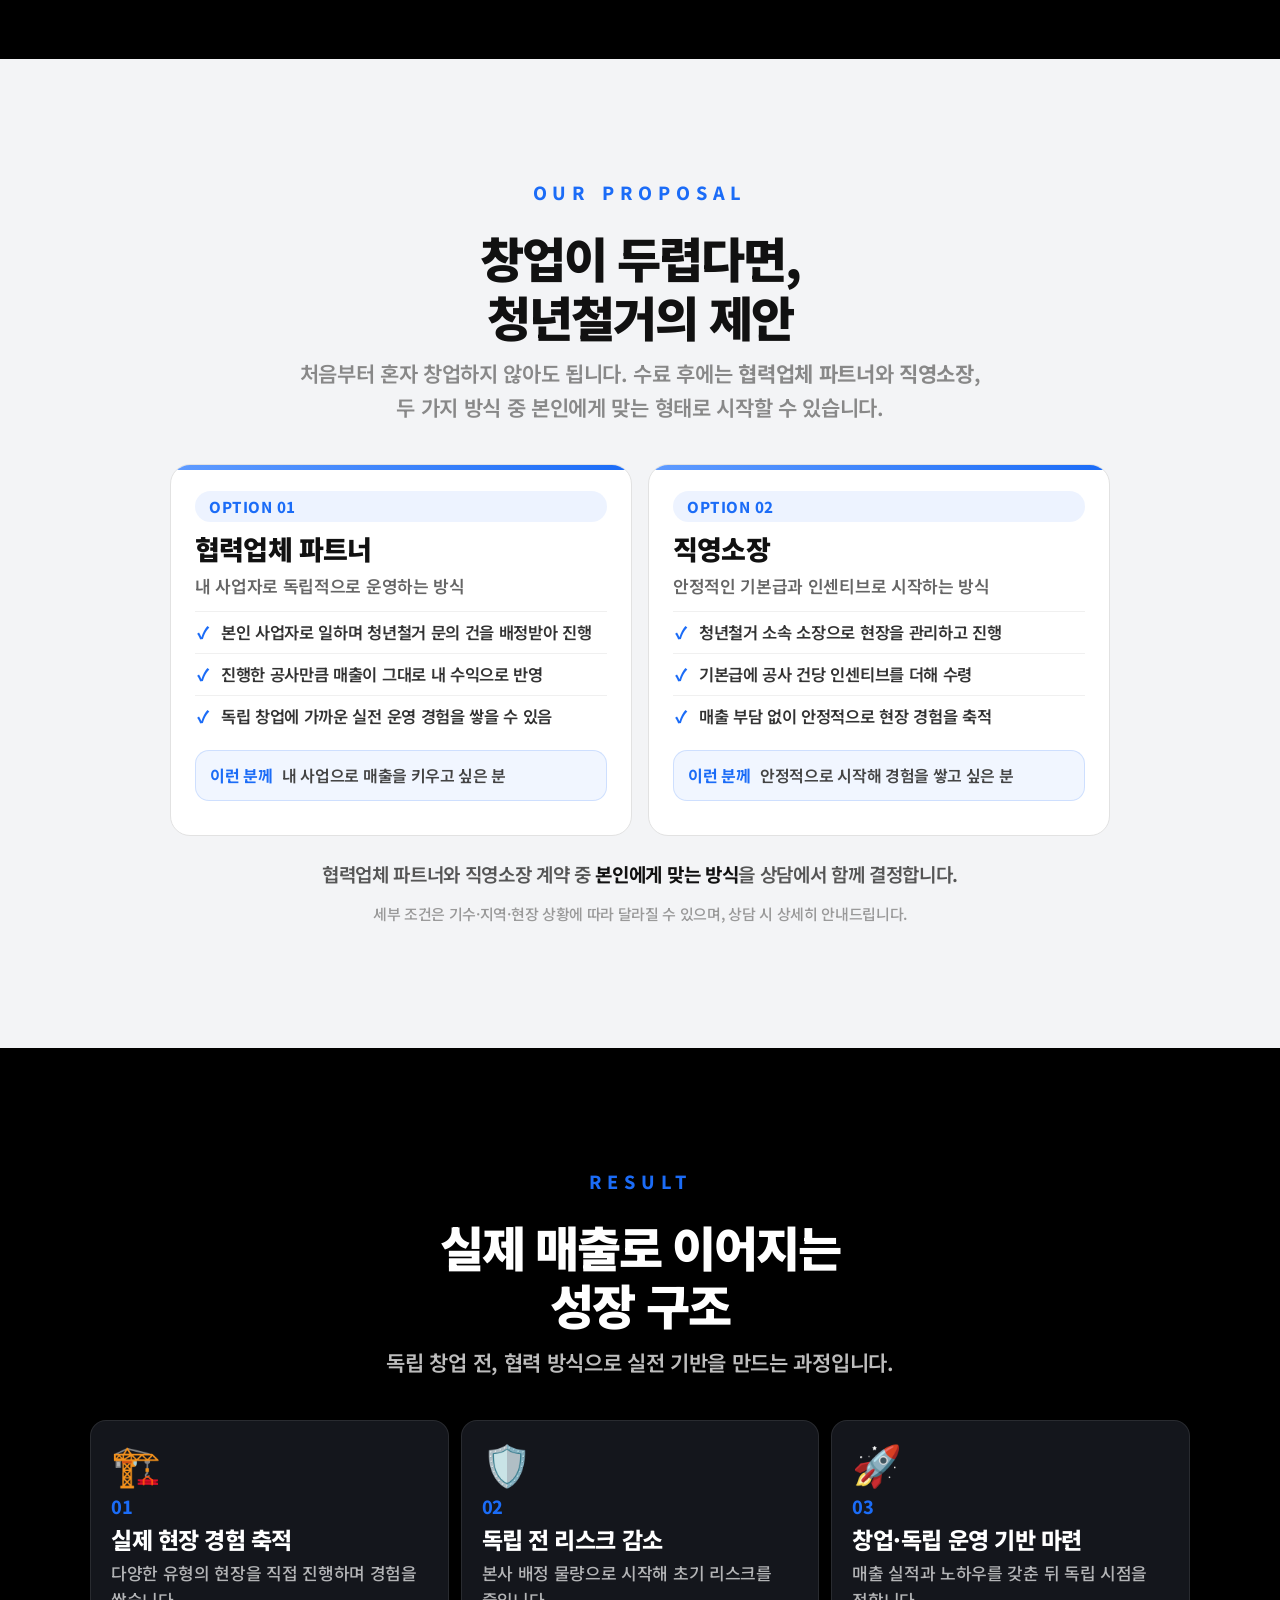
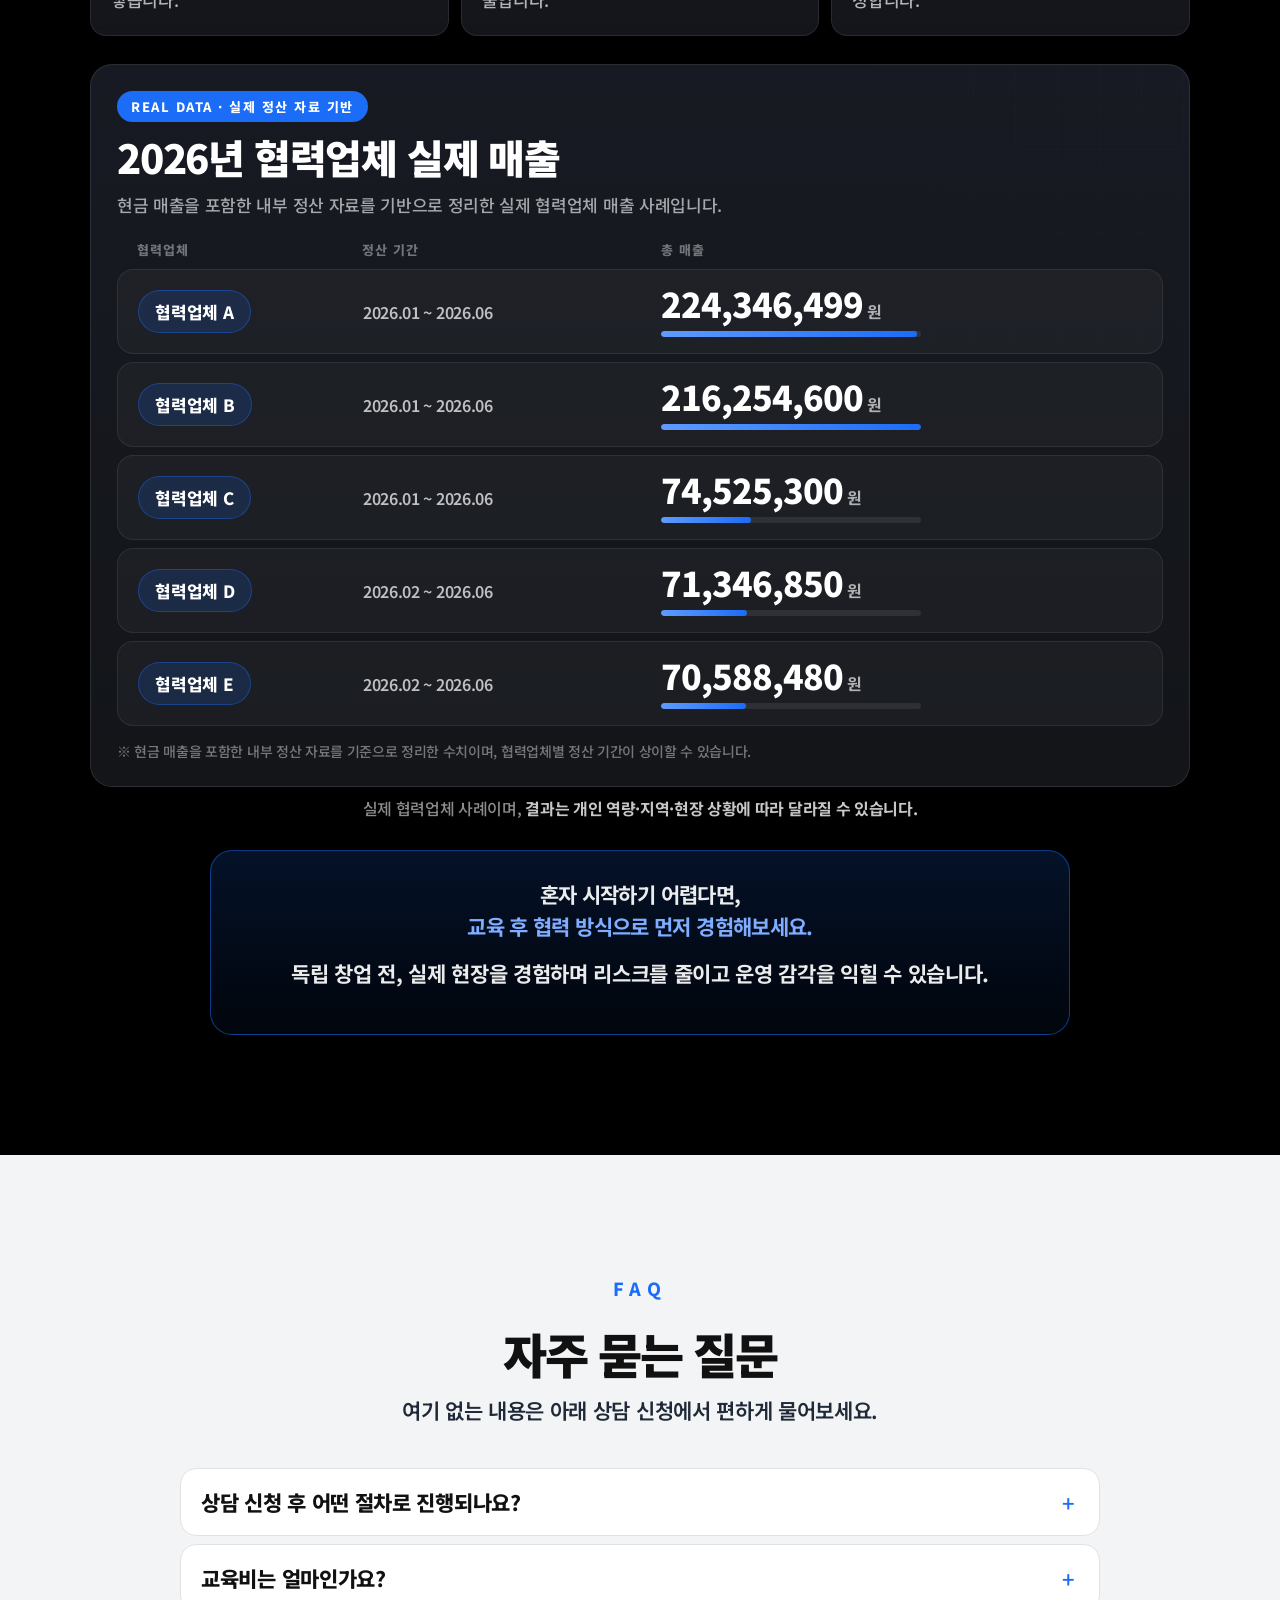
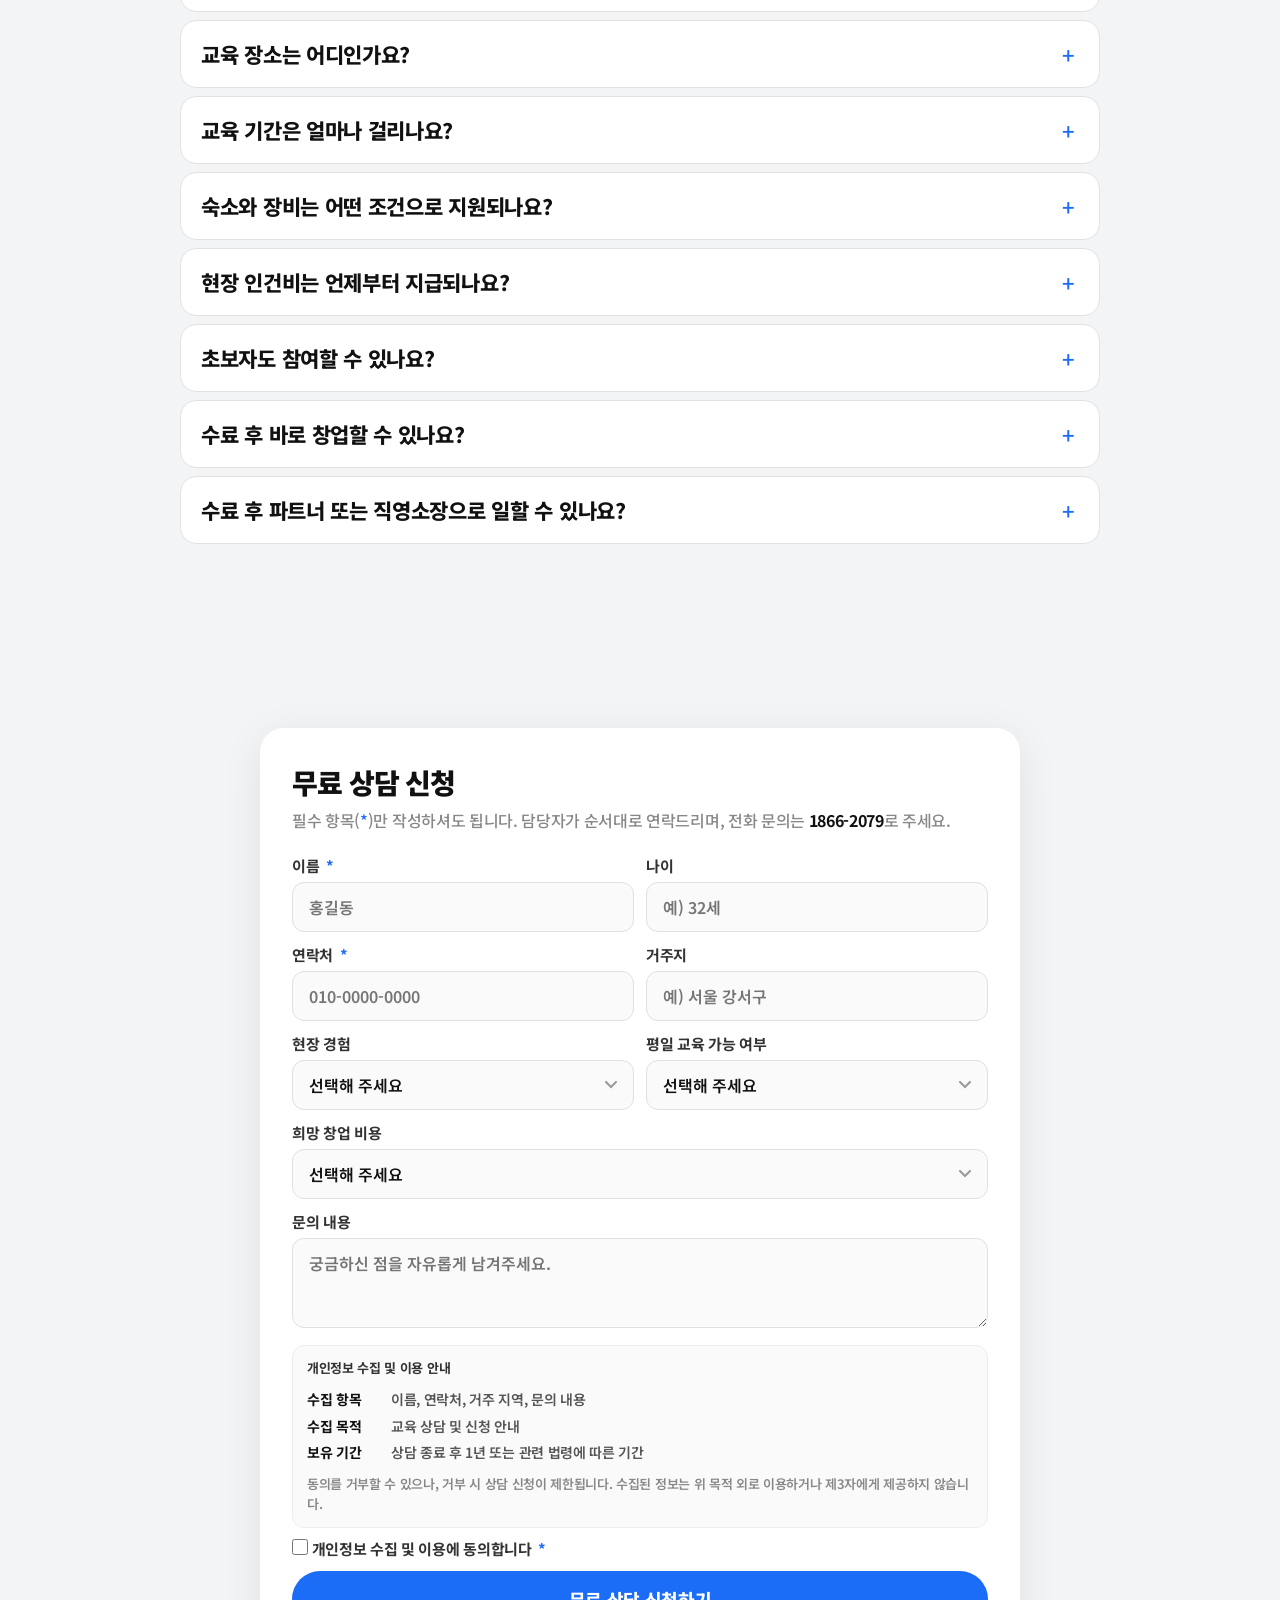
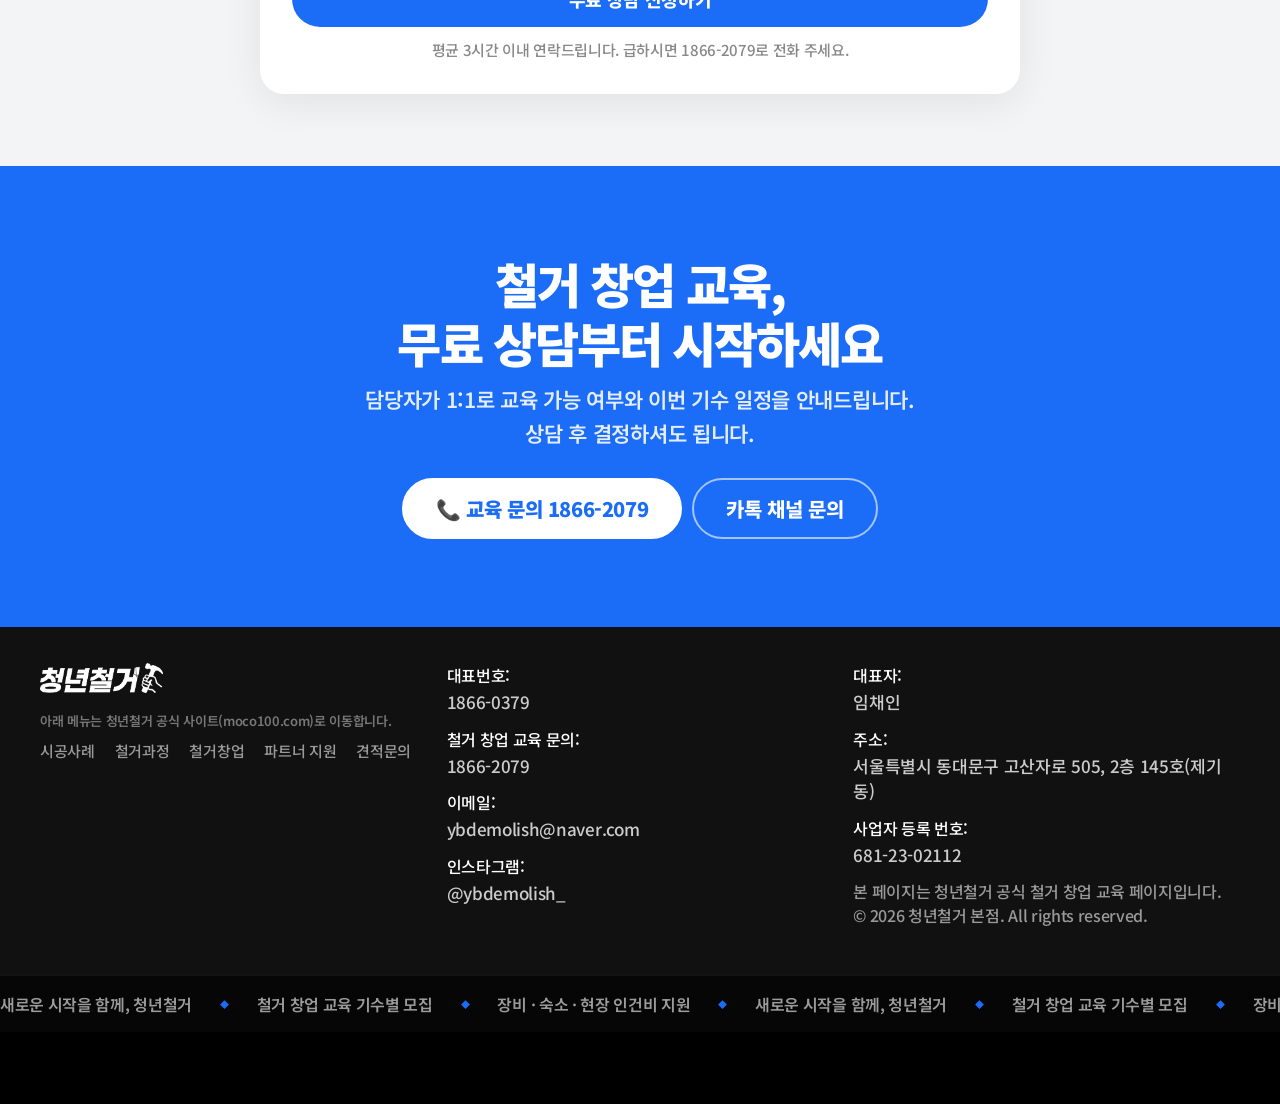
==== commit b0acd3c8: "Add files via upload" ====
--- a/index.html
+++ b/index.html
@@ -1422,7 +1422,9 @@
   .market-insight   { padding: 18px 18px; }
   .rev-card, .market-data-card { padding: 22px 18px; }
   .career-card      { padding: 22px 20px; }
-  .safety-item      { padding: 22px 18px 20px; }
+  .safety-item      { padding: 20px 14px; }
+  .safety-item h4   { word-break: keep-all; text-wrap: balance; font-size: 16.5px; line-height: 1.32; }
+  .safety-item p    { word-break: keep-all; }
   .step-cell        { padding: 22px 18px; }
   .result-item      { padding: 20px 18px; }
   .roadmap-cell     { padding: 24px 20px 22px; }
@@ -1437,6 +1439,38 @@
 
   /* ── 10. 하단 고정 버튼과 본문 겹침 방지 ── */
   body { padding-bottom: 92px; }
+
+  /* ── 11. 줄바꿈 균형 — 가운데 정렬 문장이 들쭉날쭉 끊기던 문제 개선 ── */
+  .sub-hero h1, .sec-title, .pi-text h3,
+  .roadmap-cell h4, .career-card h3, .result-item h4,
+  .rc-main, .rev-title, .ai-note,
+  .sec-sub, .sub-hero p, .market-intro { text-wrap: balance; }
+  .pi-text p, .market-insight p, .risk-panel p,
+  .result-item p, .pd-card-sub, .career-card > p { text-wrap: pretty; }
+
+  /* ── 12. 소제목·카드 제목과 본문의 위계 구분 강화 ── */
+  .sec-sub    { font-size: 18px; font-weight: 600; }  /* 설명글을 본문(17px)보다 크게 */
+  .pi-text h3 { font-size: 22px; }                    /* 카드 제목을 본문보다 확실히 크게 */
+  .pi-text p        { color: rgba(255,255,255,0.66); }/* 본문은 살짝 낮은 명도로 */
+  .market-insight p { color: rgba(255,255,255,0.72); }
+
+  /* ── 13. 실습 사진 갤러리 크게 (2열 → 1열 풀폭) ── */
+  .cur-gallery { grid-template-columns: 1fr; gap: 12px; }
+  .cur-shot { aspect-ratio: 16 / 9; }
+  .cur-shot figcaption { font-size: 15px; padding: 9px 16px; }
+
+  /* ── 14. 01·02·03 문단 정렬 통일 (위치·폭이 제각각이던 문제) ──
+     .point-item 이 align-items:center 라서 텍스트 블록이 내용 폭에 맞춰
+     가운데로 놓여 문단마다 시작점·폭이 달랐음 → 왼쪽으로 꽉 채워 통일 */
+  .sec-point .point-item,
+  .sec-point .point-item.rev { align-items: stretch; }
+  .pi-text { width: 100%; }
+  .pi-badge { margin-left: 0; }
+
+  /* ── 15. 소제목 "숫자로 보는 철거 시장" 을 본문과 구분되는 제목으로 ── */
+  .rev-card-head span:not(.rev-badge) {
+    color: #fff; font-weight: 800; font-size: 18px; letter-spacing: -0.01em;
+  }
 }
 </style>
 </head>
